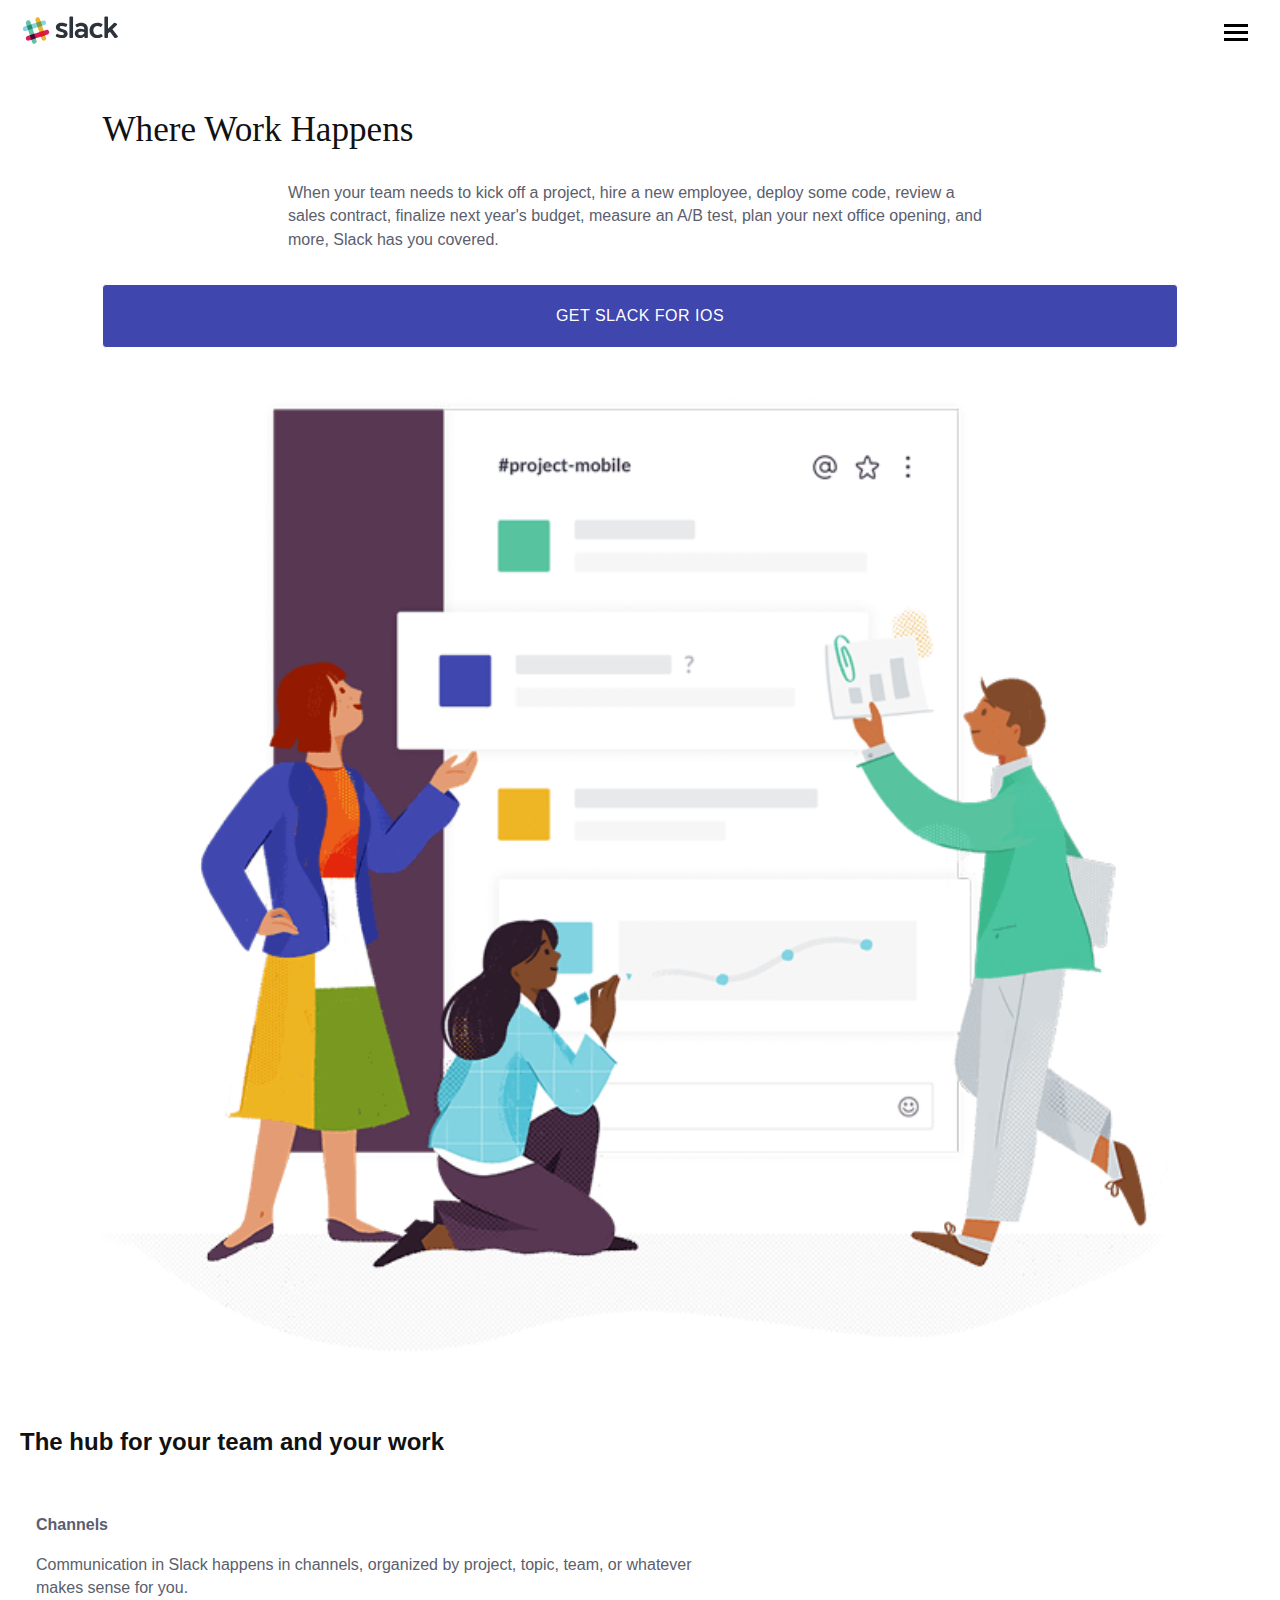
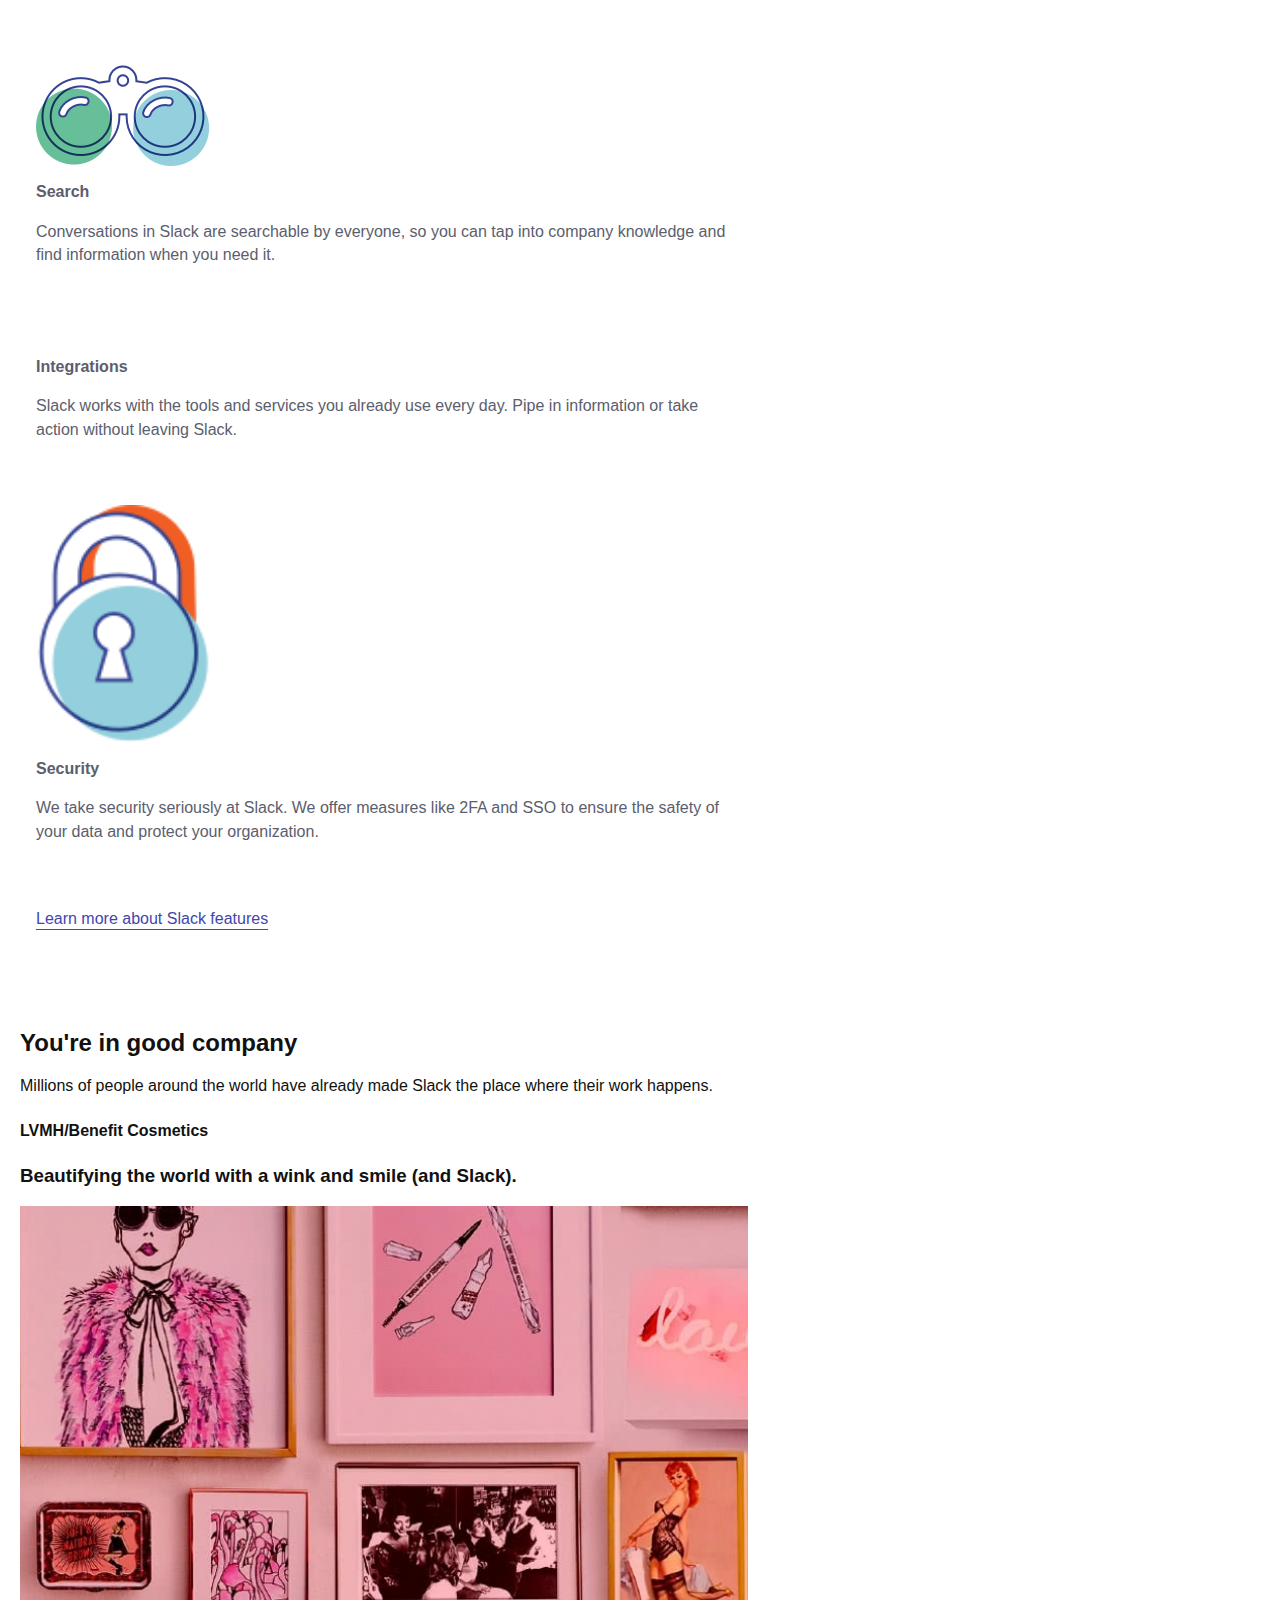
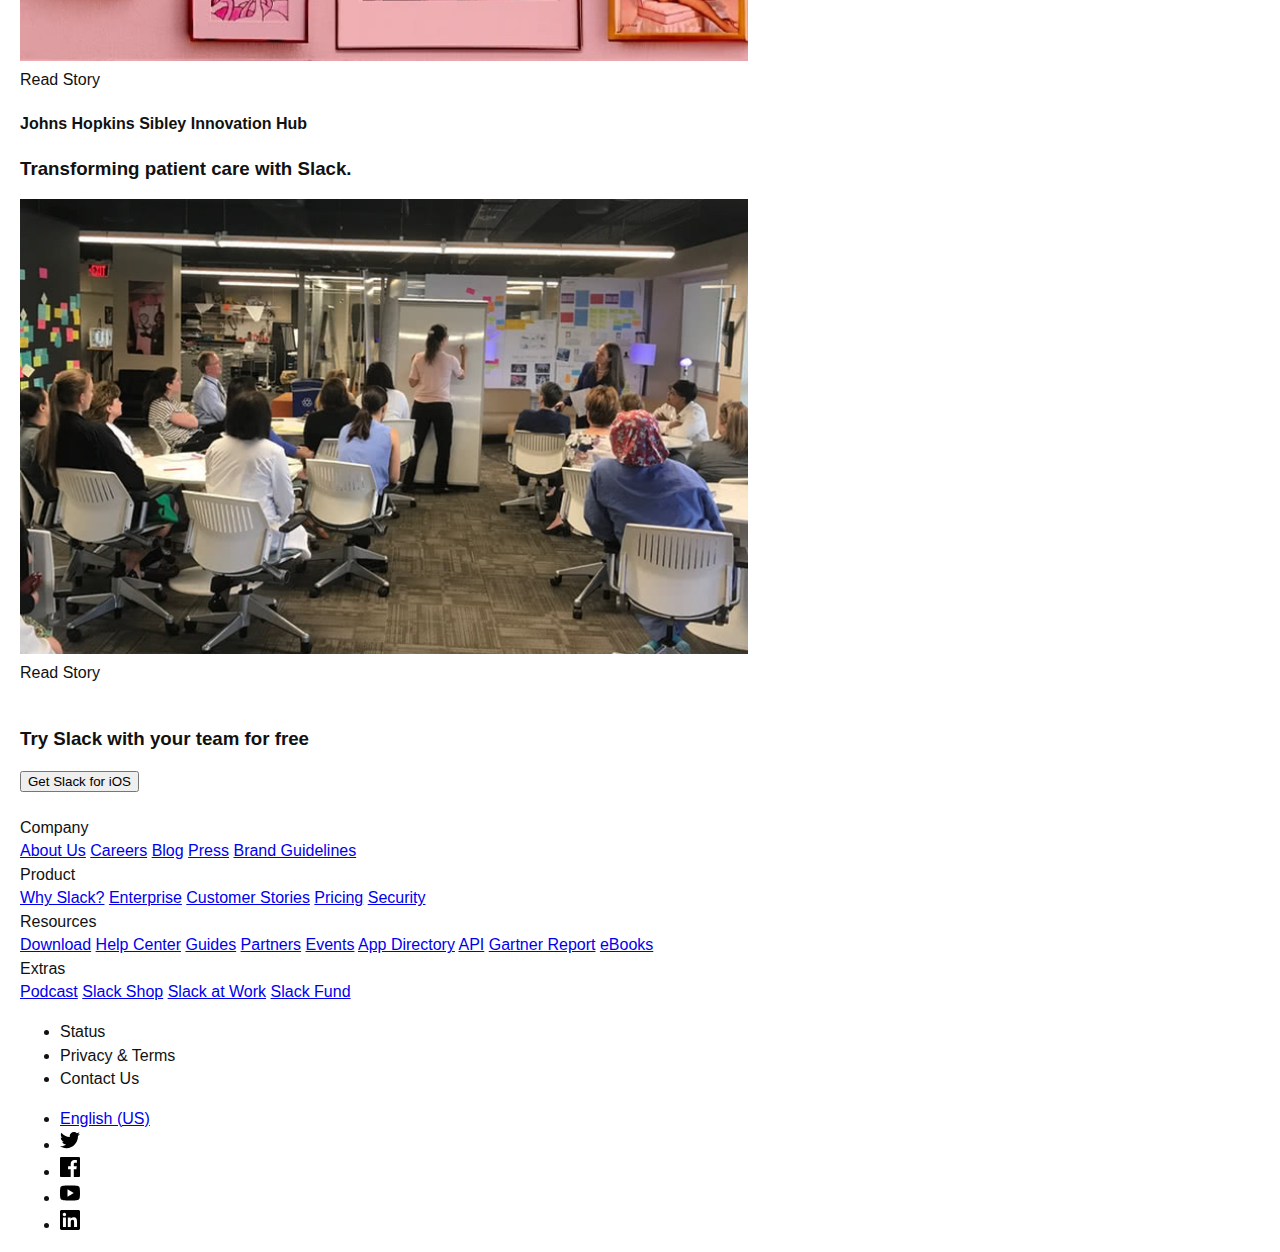
==== index.html @ e7593e9c "html and css refactor: nav and sections description and features" ====
<!doctype html>
<html lang="en">

<head>
  <title>Where work happens | Slack</title>
  <meta charset="utf-8">
  <meta name="viewport" content="width=device-width, initial-scale=1, shrink-to-fit=no">
  <link rel="stylesheet" href="style.css">
</head>

<body>
  <nav class="container">
      <div class="left">
        <a href="#"><svg xmlns="http://www.w3.org/2000/svg" viewbox="50 0 576 270" width="125" aria-label="Slack" class="c-slacklogo--color svg-replaced" shape-rendering="geometricPrecision"><path fill="#ECB32D" d="M141.8 87.1c-1.9-5.7-8-8.8-13.7-7-5.7 1.9-8.8 8-7 13.7l28.1 86.4c1.9 5.3 7.7 8.3 13.2 6.7 5.8-1.7 9.3-7.8 7.4-13.4 0-.2-28-86.4-28-86.4z"></path><path fill="#63C1A0" d="M98.3 101.2c-1.9-5.7-8-8.8-13.7-7-5.7 1.9-8.8 8-7 13.7l28.1 86.4c1.9 5.3 7.7 8.3 13.2 6.7 5.8-1.7 9.3-7.8 7.4-13.4 0-.2-28-86.4-28-86.4z"></path><path fill="#E01A59" d="M177.2 158.6c5.7-1.9 8.8-8 7-13.7-1.9-5.7-8-8.8-13.7-7L84 166.1c-5.3 1.9-8.3 7.7-6.7 13.2 1.7 5.8 7.8 9.3 13.4 7.4.2 0 86.5-28.1 86.5-28.1z"></path><path fill="#331433" d="M102 183.1c5.6-1.8 12.9-4.2 20.7-6.7-1.8-5.6-4.2-12.9-6.7-20.7l-20.7 6.7 6.7 20.7z"></path><path fill="#D62027" d="M145.6 168.9c7.8-2.5 15.1-4.9 20.7-6.7-1.8-5.6-4.2-12.9-6.7-20.7l-20.7 6.7 6.7 20.7z"></path><path fill="#89D3DF" d="M163 115.1c5.7-1.9 8.8-8 7-13.7-1.9-5.7-8-8.8-13.7-7l-86.4 28.1c-5.3 1.9-8.3 7.7-6.7 13.2 1.7 5.8 7.8 9.3 13.4 7.4.2 0 86.4-28 86.4-28z"></path><path fill="#258B74" d="M87.9 139.5c5.6-1.8 12.9-4.2 20.7-6.7-2.5-7.8-4.9-15.1-6.7-20.7l-20.7 6.7 6.7 20.7z"></path><path fill="#819C3C" d="M131.4 125.4c7.8-2.5 15.1-4.9 20.7-6.7-2.5-7.8-4.9-15.1-6.7-20.7l-20.7 6.7 6.7 20.7z"></path><path fill="#2D333A" d="M264.8 109.8c3.8 1.7 4.1 2.9 1.1 8.6-3.1 5.8-3.8 6.2-7.6 4.7-4.7-2-10.8-3.5-14.7-3.5-6.4 0-10.6 2.3-10.6 5.8 0 11.5 36.6 5.3 36.6 29.7 0 12.3-10.6 20.5-26.4 20.5-8.3 0-18.6-2.8-25.7-6.4-3.5-1.8-3.8-2.8-.7-8.7 2.6-5.1 3.5-5.7 7.3-4.1 6 2.6 13.7 4.7 18.8 4.7 5.8 0 9.7-2.4 9.7-5.8 0-11.1-37.3-5.8-37.3-29.5 0-12.6 10.5-21 26.2-21 7.6-.1 16.9 2.1 23.3 5zM294.4 80.8V172c0 1.4-1.5 2.8-3.5 2.8h-9.6c-2.1 0-3.5-1.5-3.5-2.8V80.8c0-4.5 1.3-4.9 8.3-4.9 8-.1 8.3.5 8.3 4.9zM362.6 132v39.3c0 2.1-1.5 3.5-3.5 3.5h-9.5c-2.2 0-3.7-1.6-3.5-3.8l.1-4.2c-5.1 5.7-12.5 8.7-19.9 8.7-14.3 0-23.9-8.3-23.9-20.6 0-13.1 10.8-22 27.1-22 6.2 0 11.8 1.1 16.4 3v-4.5c0-7.2-5.7-11.5-15.4-11.5-4.5 0-10.1 1.8-14.5 4.4-3.4 1.9-4.2 1.8-7.9-3.7-3.6-5.5-3.5-6.5 0-8.8 6.7-4.3 15.7-7.1 24-7.1 18.7 0 30.5 10.1 30.5 27.3zm-44.2 22.8c0 4.7 4 7.8 9.9 7.8 7.2 0 13.8-3.5 17.6-9.4v-6.1c-3.8-1.5-8.5-2.3-12.6-2.3-9 0-14.9 4.2-14.9 10zM427.6 109.9c3.5 2 3.6 3.1-.2 9-3.6 5.6-4.2 5.9-8.1 4-2.9-1.5-7.6-2.8-11.4-2.8-12 0-20 7.9-20 19.9 0 12.4 8 20.8 20 20.8 4.2 0 9.4-1.6 12.8-3.5 3.5-2 4.2-1.9 7.9 3.5 3.3 5 3.3 6.2.3 8.3-5.4 3.7-13.8 6.5-21.3 6.5-22.2 0-37.1-14.2-37.1-35.6 0-21.2 14.9-35.3 37.3-35.3 6.8 0 14.8 2.3 19.8 5.2zM500.2 166.2c2.8 3.5 1.7 4.8-5.3 7.3-7.1 2.6-8.1 2.4-10.6-.8l-19.9-26.5-8.9 8.6V172c0 1.4-1.5 2.8-3.5 2.8h-9.6c-2.1 0-3.5-1.5-3.5-2.8V80.8c0-4.5 1.3-4.9 8.3-4.9 8.1 0 8.3.6 8.3 4.9v51.8l27.2-26.1c3-2.8 4.7-2.6 10 .9 5.9 3.8 6.3 4.9 3.5 7.6L476 134.8l24.2 31.4z"></path></svg></a> 
      </div>
      <div class="menu right">
        <a href="#"><svg xmlns="http://www.w3.org/2000/svg" width="24" height="17" viewbox="0 0 24 17" aria-label="" class="svg-replaced" shape-rendering="geometricPrecision"><path d="M0 0h24v3H0zm0 7h24v3H0zm0 7h24v3H0z" fill-rule="evenodd"></path></svg></a> 
      </div>
  </nav>
  <section class="description">
    <div class="content-container">
      <h1>Where Work Happens</h1>
      <p class="text">When your team needs to kick off a project, hire a new employee, deploy some code, review a sales contract, finalize next year's budget, measure an A/B test, plan your next office opening, and more, Slack has you covered.</p>
      <div class="button">
        <a class="link-btn" href="#">Get Slack for iOS</a>
      </div>
      <div class="img-container">
        <img src="images/home_illo.png" alt="">   
      </div>
    </div>
  </section>

  <section class="features container">
    <h2>The hub for your team and your work</h2>
    <article class="grid-element">
      <img src="images/organized-convos.png" alt="">
      <p><b>Channels</b></p>
      <p>Communication in Slack happens in channels, organized by project, topic, team, or whatever makes sense for you.</p>
    </article>
    <article class="grid-element">
      <img src="images/search-binoculars.png" alt="">
      <p><b>Search</b></p>
      <p>Conversations in Slack are searchable by everyone, so you can tap into company knowledge and find information when you need it.</p>
    </article>
    <article class="grid-element">
      <img src="images/apps-gears.png" alt="">
      <p><b>Integrations</b></p>
      <p>Slack works with the tools and services you already use every day. Pipe in information or take action without leaving Slack.</p>
    </article>
    <article class="grid-element">
      <img src="images/security-lock.png" alt="">
      <p><b>Security</b></p>
      <p>We take security seriously at Slack. We offer measures like 2FA and SSO to ensure the safety of your data and protect your organization.</p>
    </article>
    <p class="grid-element"><a class ="feature-link" href="#">Learn more about Slack features</a></p>
  </section>

  <section class="references container">
    <h2>You're in good company</h2>
    <p>Millions of people around the world have already made Slack the place where their work happens.</p>
    <article>
      <h4>LVMH/Benefit Cosmetics</h4>
      <h3>Beautifying the world with a wink and smile (and Slack).</h3>
      <img src="images/card_benefit.jpg" alt="">
      <footer>Read Story</footer>
    </article>
    <article>
      <h4>Johns Hopkins Sibley Innovation Hub</h4>
      <h3>Transforming patient care with Slack.</h3>
      <img src="images/card_hopkins.jpg" alt="">
      <footer>Read Story</footer>
    </article>
  </section>

  <section class="companies">
    <div>
      <img src="images/ticketmaster.png" alt="">
      <img src="images/airbnb-alt.png" alt="">
      <img src="images/target-alt.png" alt="">
      <img src="images/capital_one.png" alt="">
      <img src="images/oracle.png" alt="">
    </div>
  </section>

  <section class="signup">
    <div class="container">
      <h3>Try Slack with your team for free</h3>
      <button>Get Slack for iOS</button>
    </div>
  </section>

  <div class="links container">
    <img src="images/Slack_Mark_Web.png" alt="">
    <div class="company">
      <p>Company</p>
      <a href="#">About Us</a>
      <a href="#">Careers</a>
      <a href="#">Blog</a>
      <a href="#">Press</a>
      <a href="#">Brand Guidelines</a>
    </div>
    <div class="product">
      <p>Product</p>
      <a href="#">Why Slack?</a>
      <a href="#">Enterprise</a>
      <a href="#">Customer Stories</a>
      <a href="#">Pricing</a>
      <a href="#">Security</a>
    </div>
    <div class="resources">
      <p>Resources</p>
      <a href="#">Download</a>
      <a href="#">Help Center</a>
      <a href="#">Guides</a>
      <a href="#">Partners</a>
      <a href="#">Events</a>
      <a href="#">App Directory</a>
      <a href="#">API</a>
      <a href="#">Gartner Report</a>
      <a href="#">eBooks</a>
    </div>
    <div class="extras">
      <p>Extras</p>
      <a href="#">Podcast</a>
      <a href="#">Slack Shop</a>
      <a href="#">Slack at Work</a>
      <a href="#">Slack Fund</a>
    </div>
  </div>

  <footer class="language-social container">
    <div>
      <ul>
        <li><a href="#"></a>Status</li>
        <li><a href="#"></a>Privacy & Terms</li>
        <li><a href=""></a>Contact Us</li>
      </ul>
    </div>
    <ul>
      <li><a href="#">English (US)</a></li>
      <li><a href="#"><svg xmlns="http://www.w3.org/2000/svg" version="1" viewbox="0 0 32 32" width="20" height="20" aria-label="Twitter" class="c-nav--footer__svgicon svg-replaced" shape-rendering="geometricPrecision"><path d="M31.993 6.077c-1.177.523-2.44.876-3.77 1.033 1.355-.812 2.396-2.098 2.887-3.63-1.27.75-2.673 1.3-4.168 1.592C25.744 3.797 24.038 3 22.15 3c-3.626 0-6.563 2.938-6.563 6.563 0 .514.057 1.016.17 1.496C10.3 10.783 5.464 8.17 2.227 4.2c-.565.97-.89 2.098-.89 3.3 0 2.28 1.16 4.287 2.92 5.465-1.076-.035-2.088-.33-2.973-.82v.08c0 3.182 2.26 5.835 5.264 6.438-.55.15-1.13.23-1.73.23-.423 0-.833-.04-1.233-.117.834 2.606 3.26 4.504 6.13 4.558-2.245 1.76-5.075 2.81-8.15 2.81-.53 0-1.053-.03-1.566-.09C2.905 27.914 6.355 29 10.062 29c12.072 0 18.675-10 18.675-18.675 0-.284-.008-.568-.02-.85 1.283-.925 2.395-2.08 3.276-3.398z"></path></svg></a></li>
      <li><a href="#"><svg xmlns="http://www.w3.org/2000/svg" height="20" viewbox="0 0 16 16" width="20" aria-label="Facebook" class="c-nav--footer__svgicon svg-replaced" shape-rendering="geometricPrecision"><path d="M15.115 0H.885A.883.883 0 0 0 0 .885v14.23c0 .49.395.885.885.885h7.659V9.803h-2.09v-2.4h2.09V5.62c0-2.069 1.27-3.189 3.104-3.189.875 0 1.643.053 1.867.096v2.155h-1.291c-1.003 0-1.184.469-1.184 1.173v1.547h2.379l-.31 2.4H11.04V16h4.075c.49 0 .885-.395.885-.885V.885A.883.883 0 0 0 15.115 0z" fill-rule="evenodd"></path></svg></a></li>
      <li><a href="#"><svg xmlns="http://www.w3.org/2000/svg" version="1" viewbox="0 0 32 32" width="20" height="20" aria-label="YouTube" class="c-nav--footer__svgicon svg-replaced" shape-rendering="geometricPrecision"><path d="M31.67 9.18s-.312-2.354-1.27-3.39c-1.218-1.358-2.58-1.366-3.206-1.443C22.717 4 16.002 4 16.002 4h-.015s-6.715 0-11.19.347c-.626.077-1.988.085-3.206 1.443C.635 6.826.32 9.18.32 9.18S0 11.94 0 14.7v2.59c0 2.762.32 5.522.32 5.522s.312 2.352 1.27 3.386c1.22 1.358 2.816 1.317 3.528 1.46 2.56.26 10.877.342 10.877.342s6.722-.012 11.2-.355c.624-.08 1.987-.088 3.204-1.446.956-1.036 1.27-3.388 1.27-3.388s.32-2.76.32-5.523V14.7c0-2.76-.32-5.522-.32-5.522z"></path><path fill="#FFF" d="M12 10v12l10-6"></path></svg></a></li>
      <li><a href="#"><svg xmlns="http://www.w3.org/2000/svg" height="20" viewbox="0 0 16 16" width="20" aria-label="LinkedIn" class="c-nav--footer__svgicon svg-replaced" shape-rendering="geometricPrecision"><path d="M14.816 0C15.466 0 16 .512 16 1.152v13.696c0 .63-.533 1.152-1.184 1.152H1.184C.534 16 0 15.477 0 14.848V1.152C0 .512.533 0 1.184 0zM3.563 4.96a1.382 1.382 0 0 0 0-2.763c-.768 0-1.376.619-1.376 1.376 0 .768.608 1.387 1.376 1.387zm10.069 4.49c0-2.058-.437-3.637-2.848-3.637-1.152 0-1.92.63-2.24 1.227h-.032V5.995H6.24v7.637h2.368V9.856c0-.992.181-1.963 1.419-1.963 1.216 0 1.237 1.142 1.237 2.027v3.712h2.368zM2.368 13.633h2.379V5.995H2.368z" fill-rule="evenodd"></path></svg></a></li>
    </ul>
  </footer>
</body>
</html>
---- style.css ----
/* ---- reset ---- */

html {
  box-sizing: border-box;
}
*, *:before, *:after {
  box-sizing: inherit;
}

body {
  margin: 0;
  padding: 0;
}

/* ---- typography ---- */

body {
  color: #111;
  font-family: Helvetica, Arial, sans-serif;
  font-size: 16px;
  line-height: 147%;
}

h1 {
  font-family: Slack-Tiempos,"Times New Roman",Georgia,serif;
  font-weight: 500;
  line-height: 1.05;
  letter-spacing: normal;
  font-size: 2.2rem;
  margin-bottom: 2rem;
  margin-top: 0;
  margin-left: 0;
}

h2 {}

h3 {}

p {
  margin: 0;
  font-family: Slack-Averta,appleLogo,sans-serif;
}


/* ---- layout ---- */

#site-header {
  padding: 30px 0;
  color: white;
  background: #111;
}

#site-footer {
  color: white;
  padding: 60px 0;
  background: #111;
}

#site-main {
  margin-bottom: 60px;
}

.container {
  margin: 0 20px;
}

.section {
  margin-bottom: 20px;
  padding-top: 20px;
}

@media (min-width: 768px) {
  .container {
    max-width: 728px;
    margin: 0 auto;
  }
}

/* ---- components ---- */

img {
  border: 0;
  width: 100%;
  height: auto;
}

.button {
  padding: 19px 40px 20px;
  text-align: center;
  background-color: #3f46ad;
  color: #fff;
  fill: #fff;
  border-bottom: 0;
  border-radius: 4px;
  border: 1px solid #fff;
  width: 100%;
  text-transform: uppercase;
}

.container {
  margin: 0 20px;
}

.content-container {
  padding: 0 8vw;
}

.clear {
  clear: both;
}

.description {
  padding-top: 7rem;
  padding-bottom: 0;
}

.features {
  padding: 3rem 0;
}
.features img{
  width: 25%;
  margin-bottom: .5rem;
}

.features b {
  margin-bottom: .5rem;
}

.features p {
  margin: 0;
  margin-bottom: 1rem;
  color: #5b5e6d;
  text-align: left;
}

.feature-link {
  font-family: Slack-Averta,appleLogo,sans-serif;
  font-weight: 500;
  line-height: 1.2;
  letter-spacing: normal;
  font-size: 1rem;
  display: inline-block;
  margin-bottom: 0;
  border-bottom: 1px solid #3f46ad;
  color: #3f46ad;
  text-decoration: none;
}

.fixed {
  position: fixed;
}

.grid-element {
  padding: 1rem;
  margin-bottom: 1rem;
}

.hidden {
  overflow: hidden;
}

.img-container {
  margin-top: 3rem;
}

.left {
  float: left;
}

.link-btn {
  background: #3f46ad;
  color:white;
  letter-spacing: 0.5px;
  text-align: center;
  text-decoration: none;
}

.right {
  float: right;
}

.text {
  color: #5b5e6d;
  max-width: 44rem;
  margin-left: auto;
  margin-right: auto;
  margin-bottom: 2rem;
}

.menu {
  position: absolute;
  right: 2rem;
  top: 1.5rem;
}

/* ---- section ---- */

section.testimonials {
}

section.testimonials .button {
  margin-bottom: 10px;
}
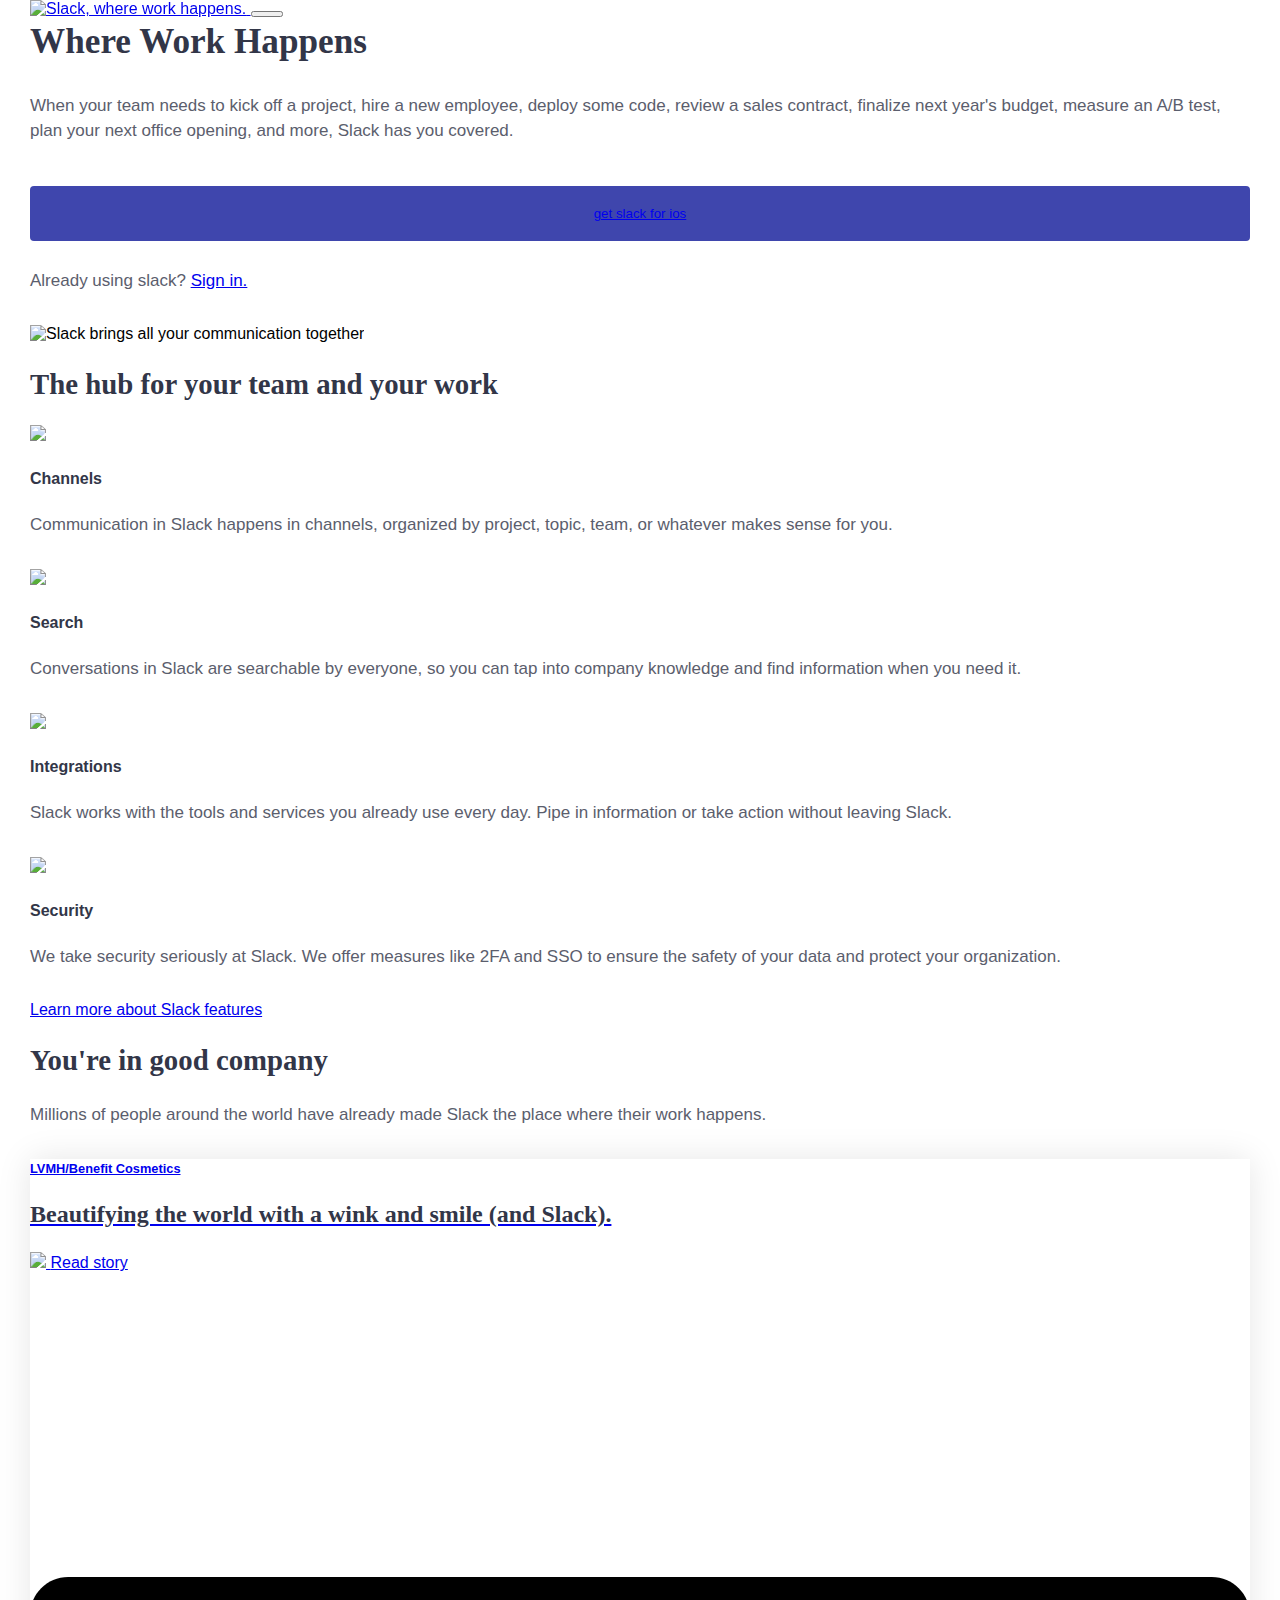
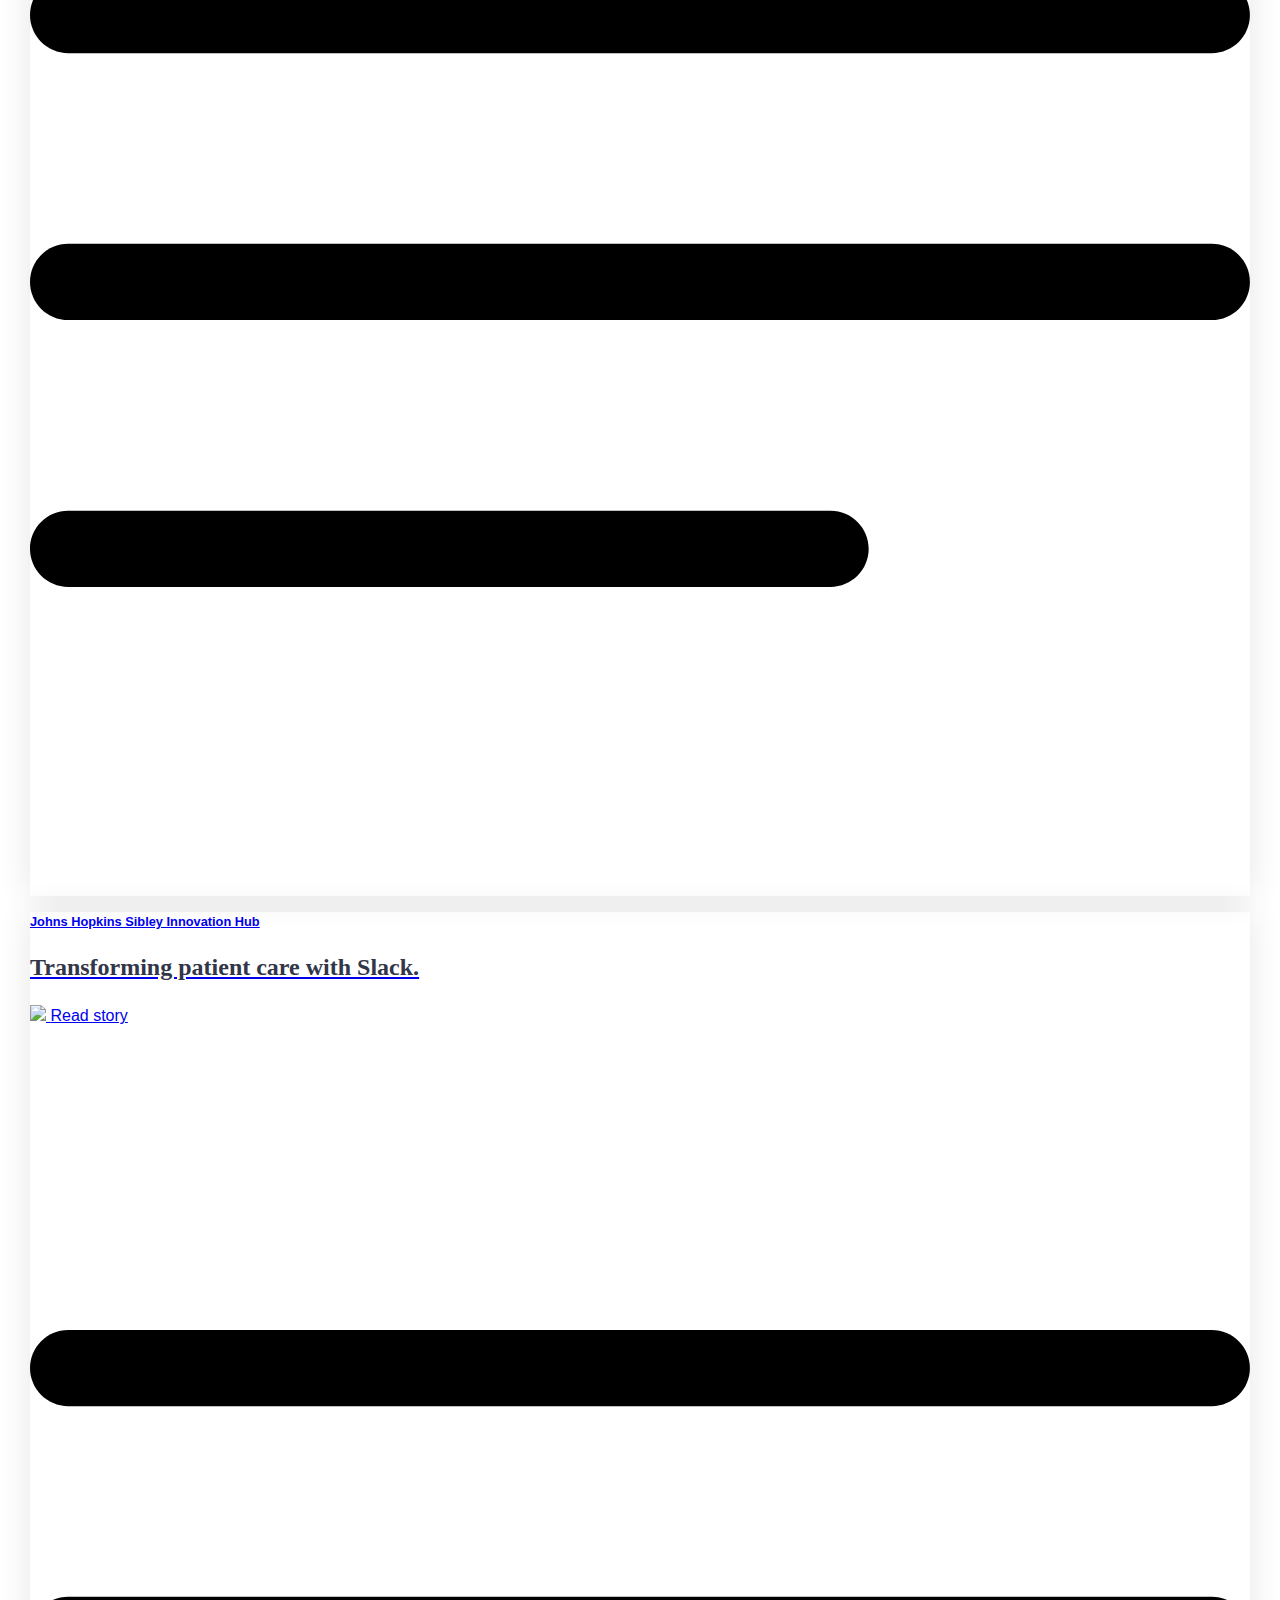
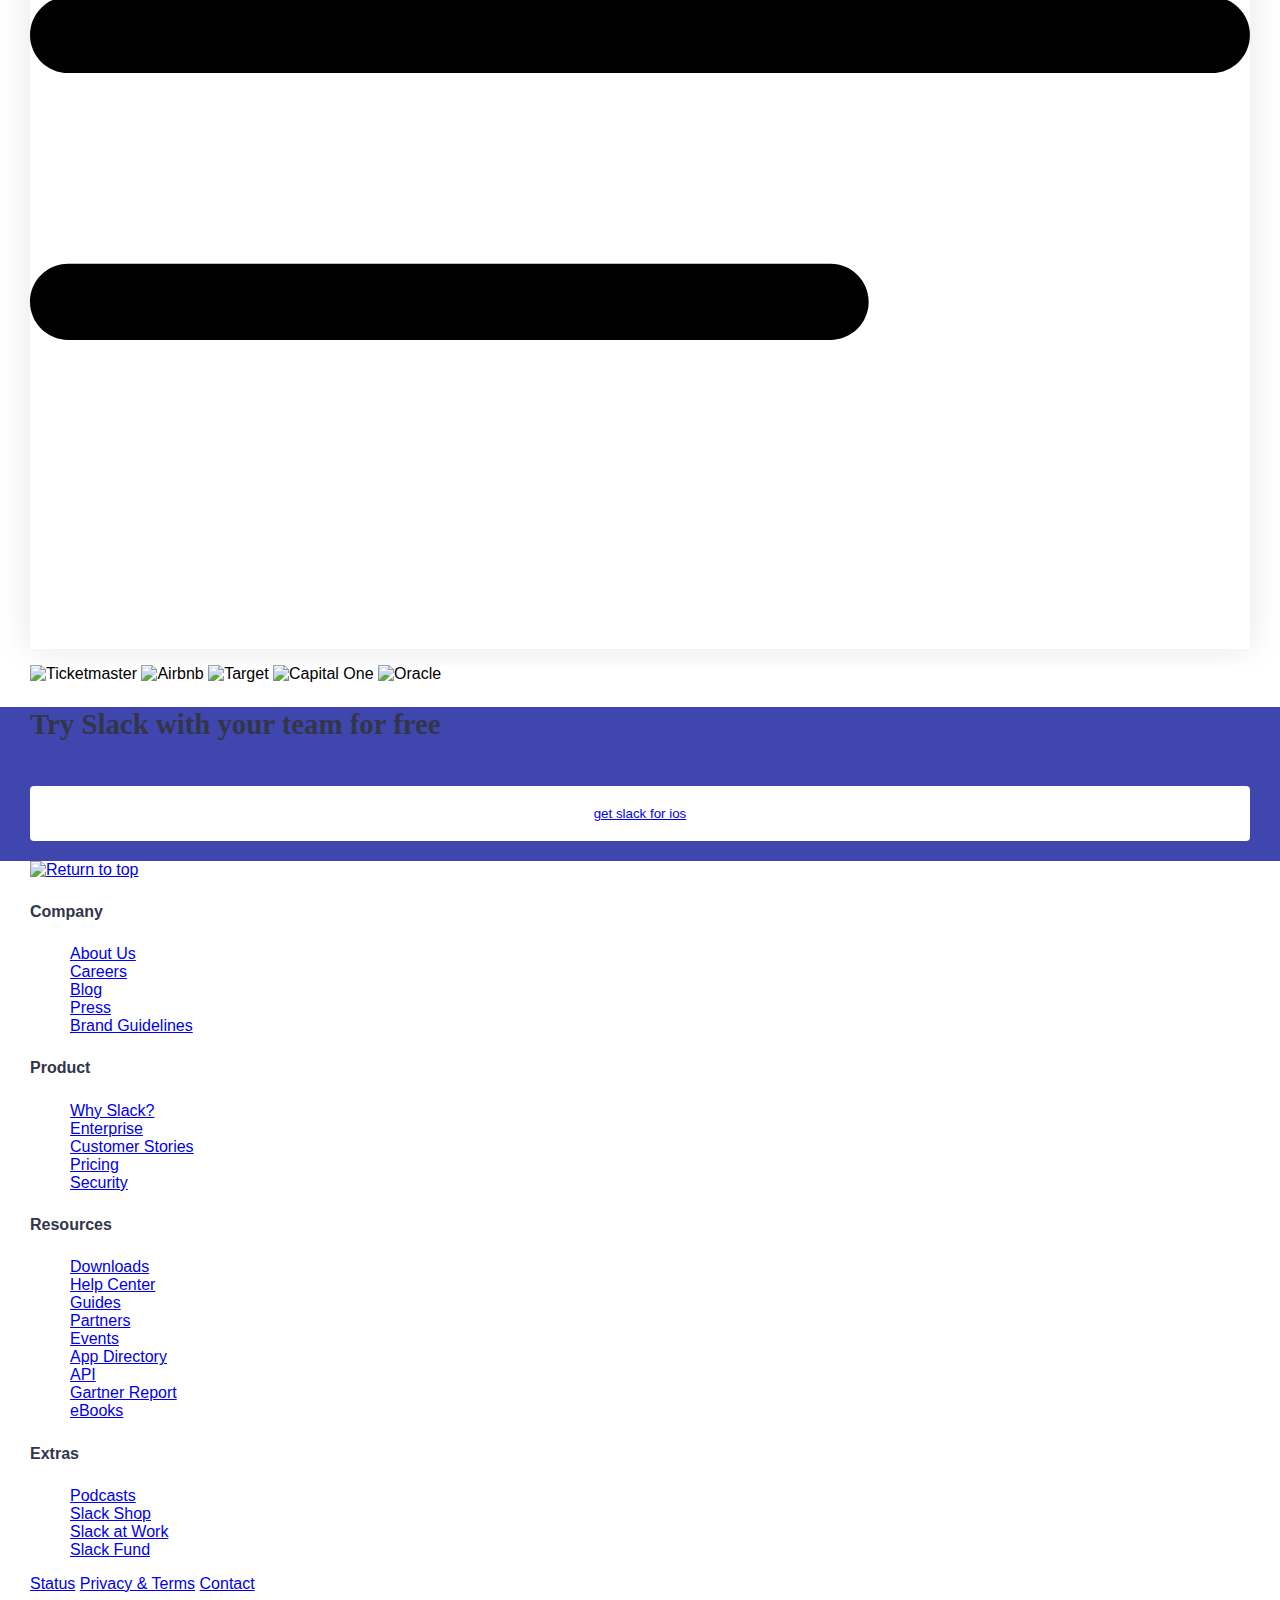
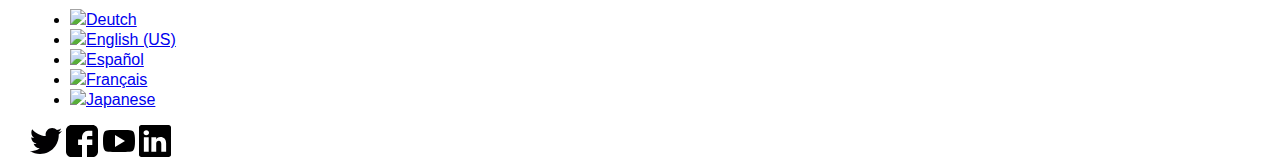
==== commit a7cd2832: "added some stuff" ====
--- a/index.html
+++ b/index.html
@@ -1,148 +1,162 @@
 <!doctype html>
-<html lang="en">
+<html lang="en-US">
 
 <head>
   <title>Where work happens | Slack</title>
   <meta charset="utf-8">
   <meta name="viewport" content="width=device-width, initial-scale=1, shrink-to-fit=no">
-  <link rel="stylesheet" href="style.css">
+  <link rel="stylesheet" href="https://use.fontawesome.com/releases/v5.4.1/css/all.css" integrity="sha384-5sAR7xN1Nv6T6+dT2mhtzEpVJvfS3NScPQTrOxhwjIuvcA67KV2R5Jz6kr4abQsz" crossorigin="anonymous">
+  <link rel="stylesheet" href="styles.css">
 </head>
 
 <body>
-  <nav class="container">
-      <div class="left">
-        <a href="#"><svg xmlns="http://www.w3.org/2000/svg" viewbox="50 0 576 270" width="125" aria-label="Slack" class="c-slacklogo--color svg-replaced" shape-rendering="geometricPrecision"><path fill="#ECB32D" d="M141.8 87.1c-1.9-5.7-8-8.8-13.7-7-5.7 1.9-8.8 8-7 13.7l28.1 86.4c1.9 5.3 7.7 8.3 13.2 6.7 5.8-1.7 9.3-7.8 7.4-13.4 0-.2-28-86.4-28-86.4z"></path><path fill="#63C1A0" d="M98.3 101.2c-1.9-5.7-8-8.8-13.7-7-5.7 1.9-8.8 8-7 13.7l28.1 86.4c1.9 5.3 7.7 8.3 13.2 6.7 5.8-1.7 9.3-7.8 7.4-13.4 0-.2-28-86.4-28-86.4z"></path><path fill="#E01A59" d="M177.2 158.6c5.7-1.9 8.8-8 7-13.7-1.9-5.7-8-8.8-13.7-7L84 166.1c-5.3 1.9-8.3 7.7-6.7 13.2 1.7 5.8 7.8 9.3 13.4 7.4.2 0 86.5-28.1 86.5-28.1z"></path><path fill="#331433" d="M102 183.1c5.6-1.8 12.9-4.2 20.7-6.7-1.8-5.6-4.2-12.9-6.7-20.7l-20.7 6.7 6.7 20.7z"></path><path fill="#D62027" d="M145.6 168.9c7.8-2.5 15.1-4.9 20.7-6.7-1.8-5.6-4.2-12.9-6.7-20.7l-20.7 6.7 6.7 20.7z"></path><path fill="#89D3DF" d="M163 115.1c5.7-1.9 8.8-8 7-13.7-1.9-5.7-8-8.8-13.7-7l-86.4 28.1c-5.3 1.9-8.3 7.7-6.7 13.2 1.7 5.8 7.8 9.3 13.4 7.4.2 0 86.4-28 86.4-28z"></path><path fill="#258B74" d="M87.9 139.5c5.6-1.8 12.9-4.2 20.7-6.7-2.5-7.8-4.9-15.1-6.7-20.7l-20.7 6.7 6.7 20.7z"></path><path fill="#819C3C" d="M131.4 125.4c7.8-2.5 15.1-4.9 20.7-6.7-2.5-7.8-4.9-15.1-6.7-20.7l-20.7 6.7 6.7 20.7z"></path><path fill="#2D333A" d="M264.8 109.8c3.8 1.7 4.1 2.9 1.1 8.6-3.1 5.8-3.8 6.2-7.6 4.7-4.7-2-10.8-3.5-14.7-3.5-6.4 0-10.6 2.3-10.6 5.8 0 11.5 36.6 5.3 36.6 29.7 0 12.3-10.6 20.5-26.4 20.5-8.3 0-18.6-2.8-25.7-6.4-3.5-1.8-3.8-2.8-.7-8.7 2.6-5.1 3.5-5.7 7.3-4.1 6 2.6 13.7 4.7 18.8 4.7 5.8 0 9.7-2.4 9.7-5.8 0-11.1-37.3-5.8-37.3-29.5 0-12.6 10.5-21 26.2-21 7.6-.1 16.9 2.1 23.3 5zM294.4 80.8V172c0 1.4-1.5 2.8-3.5 2.8h-9.6c-2.1 0-3.5-1.5-3.5-2.8V80.8c0-4.5 1.3-4.9 8.3-4.9 8-.1 8.3.5 8.3 4.9zM362.6 132v39.3c0 2.1-1.5 3.5-3.5 3.5h-9.5c-2.2 0-3.7-1.6-3.5-3.8l.1-4.2c-5.1 5.7-12.5 8.7-19.9 8.7-14.3 0-23.9-8.3-23.9-20.6 0-13.1 10.8-22 27.1-22 6.2 0 11.8 1.1 16.4 3v-4.5c0-7.2-5.7-11.5-15.4-11.5-4.5 0-10.1 1.8-14.5 4.4-3.4 1.9-4.2 1.8-7.9-3.7-3.6-5.5-3.5-6.5 0-8.8 6.7-4.3 15.7-7.1 24-7.1 18.7 0 30.5 10.1 30.5 27.3zm-44.2 22.8c0 4.7 4 7.8 9.9 7.8 7.2 0 13.8-3.5 17.6-9.4v-6.1c-3.8-1.5-8.5-2.3-12.6-2.3-9 0-14.9 4.2-14.9 10zM427.6 109.9c3.5 2 3.6 3.1-.2 9-3.6 5.6-4.2 5.9-8.1 4-2.9-1.5-7.6-2.8-11.4-2.8-12 0-20 7.9-20 19.9 0 12.4 8 20.8 20 20.8 4.2 0 9.4-1.6 12.8-3.5 3.5-2 4.2-1.9 7.9 3.5 3.3 5 3.3 6.2.3 8.3-5.4 3.7-13.8 6.5-21.3 6.5-22.2 0-37.1-14.2-37.1-35.6 0-21.2 14.9-35.3 37.3-35.3 6.8 0 14.8 2.3 19.8 5.2zM500.2 166.2c2.8 3.5 1.7 4.8-5.3 7.3-7.1 2.6-8.1 2.4-10.6-.8l-19.9-26.5-8.9 8.6V172c0 1.4-1.5 2.8-3.5 2.8h-9.6c-2.1 0-3.5-1.5-3.5-2.8V80.8c0-4.5 1.3-4.9 8.3-4.9 8.1 0 8.3.6 8.3 4.9v51.8l27.2-26.1c3-2.8 4.7-2.6 10 .9 5.9 3.8 6.3 4.9 3.5 7.6L476 134.8l24.2 31.4z"></path></svg></a> 
-      </div>
-      <div class="menu right">
-        <a href="#"><svg xmlns="http://www.w3.org/2000/svg" width="24" height="17" viewbox="0 0 24 17" aria-label="" class="svg-replaced" shape-rendering="geometricPrecision"><path d="M0 0h24v3H0zm0 7h24v3H0zm0 7h24v3H0z" fill-rule="evenodd"></path></svg></a> 
-      </div>
+  <nav role="navigation" class="sticky container">
+    <a href="#" class="main-logo">
+        <img src="https://seeklogo.net/wp-content/uploads/2015/09/slack-logo-vector-download.jpg" alt="Slack, where work happens." />
+    </a>
+    <!--This button should toggle something like a div containing the menu options,
+    but I'm frankly not sure how to do it correctly yet-->
+    <button class="nav-menu-icon">
+        <i class="fas fa-bars"></i>
+    </button>
   </nav>
-  <section class="description">
-    <div class="content-container">
+
+  <header role="banner" class="container">
       <h1>Where Work Happens</h1>
-      <p class="text">When your team needs to kick off a project, hire a new employee, deploy some code, review a sales contract, finalize next year's budget, measure an A/B test, plan your next office opening, and more, Slack has you covered.</p>
-      <div class="button">
-        <a class="link-btn" href="#">Get Slack for iOS</a>
-      </div>
-      <div class="img-container">
-        <img src="images/home_illo.png" alt="">   
-      </div>
-    </div>
+      <p>When your team needs to kick off a project, hire a new employee, deploy some code, review a sales contract, finalize next year's budget, measure an A/B test, plan your next office opening, and more, Slack has you covered.</p>
+      <button class="button">
+          <a href="#">get slack for ios</a>
+      </button>
+      <p>Already using slack? <a href="#">Sign in.</a></p>
+  </header>
+
+  <div class="main" role="main">
+    <section class="team-work container">
+        <img class="wholesome" src="https://a.slack-edge.com/43f70/marketing/img/home/home_illo@2x.png" alt="Slack brings all your communication together" />
+        <h2>The hub for your team and your work</h2>
+        <article class="features">
+            <img src="https://a.slack-edge.com/ce89a/marketing/img/features/icons/organized-convos@2x.png" />
+            <h4>Channels</h4>
+            <p>Communication in Slack happens in channels, organized by project, topic, team, or whatever makes sense for you.</p>
+        </article>
+        <article class="features">
+            <img src="https://a.slack-edge.com/ce89a/marketing/img/features/icons/search-binoculars@2x.png" />
+            <h4>Search</h4>
+            <p>Conversations in Slack are searchable by everyone, so you can tap into company knowledge and find information when you need it.</p>
+        </article>
+        <article class="features">
+            <img src="https://a.slack-edge.com/ce89a/marketing/img/features/icons/apps-gears@2x.png" />
+            <h4>Integrations</h4>
+            <p>Slack works with the tools and services you already use every day. Pipe in information or take action without leaving Slack.</p>
+        </article>
+        <article class="features">
+            <img src="https://a.slack-edge.com/ce89a/marketing/img/features/icons/security-lock@2x.png" />
+            <h4>Security</h4>
+            <p>We take security seriously at Slack. We offer measures like 2FA and SSO to ensure the safety of your data and protect your organization.</p>
+        </article>
+        <a href="#">Learn more about Slack features</a>
+    </section>
+    <section class="good-company container">
+        <h2>You're in good company</h2>
+        <p>Millions of people around the world have already made Slack the place where their work happens.</p>
+        <div class="story">
+            <a href="#" class="story-read">
+                <span class="story-topic">LVMH/Benefit Cosmetics</span>
+                <h3 class="story-title">Beautifying the world with a wink and smile (and Slack).</h3>
+                <img src="https://a.slack-edge.com/d5ae6e/marketing/img/customers/benefit/card_benefit.jpg" />
+                <span class="read-it-damnit">Read story</span>
+                <img src="/images/story-menu-button.svg" class="story-menu-img" />
+            </a>
+        </div>
+        <div class="story">
+            <a href="#" class="story-read">
+                <span class="story-topic">Johns Hopkins Sibley Innovation Hub</span>
+                <h3 class="story-title">Transforming patient care with Slack.</h3>
+                <img src="https://a.slack-edge.com/d5ae6e/marketing/img/customers/hopkins/card_hopkins.jpg" />
+                <span class="read-it-damnit">Read story</span>
+                <img src="/images/story-menu-button.svg" class="story-menu-img" />
+            </a>
+        </div>
+    </section>
+    <section class="partners container">
+        <img src="https://a.slack-edge.com/c04e5/marketing/img/logos/company/ticketmaster@2x.png" alt="Ticketmaster" class="partner-logo" />
+        <img src="https://a.slack-edge.com/f3b02/marketing/img/logos/company/airbnb-alt@2x.png" alt="Airbnb" class="partner-logo" />
+        <img src="https://a.slack-edge.com/adeaf1/marketing/img/logos/company/target-alt@2x.png" alt="Target" class="partner-logo" />
+        <img src="https://a.slack-edge.com/c04e5/marketing/img/logos/company/capital_one@2x.png" alt="Capital One" class="partner-logo" />
+        <img src="https://a.slack-edge.com/c04e5/marketing/img/logos/company/oracle@2x.png" alt="Oracle" class="partner-logo" />
+    </section>
+    <section class="try-slack">
+        <!--the try-slack class will then have a background-image CSS property
+        or a background color-->
+        <div class="container">
+            <h2>Try Slack with your team for free</h2>
+            <button class="button-alt">
+                <a href="#">get slack for ios</a>
+            </button>
+        </div>
+    </section>
+  </div>
+
+  <section class="pseudo-footer container">
+    <a href="#top" class="footer-logo">
+        <img src="https://ubisafe.org/images1280_/svg-logo-slack.png" alt="Return to top" />
+    </a>
+    <h4>Company</h4>
+    <ul class="content-info">
+        <li><a href="#">About Us</a></li>
+        <li><a href="#">Careers</a></li>
+        <li><a href="#">Blog</a></li>
+        <li><a href="#">Press</a></li>
+        <li><a href="#">Brand Guidelines</a></li>
+    </ul>
+    <h4>Product</h4>
+    <ul class="content-info">
+        <li><a href="#">Why Slack?</a></li>
+        <li><a href="#">Enterprise</a></li>
+        <li><a href="#">Customer Stories</a></li>
+        <li><a href="#">Pricing</a></li>
+        <li><a href="#">Security</a></li>
+    </ul>
+    <h4>Resources</h4>
+    <ul class="content-info">
+        <li><a href="#">Downloads</a></li>
+        <li><a href="#">Help Center</a></li>
+        <li><a href="#">Guides</a></li>
+        <li><a href="#">Partners</a></li>
+        <li><a href="#">Events</a></li>
+        <li><a href="#">App Directory</a></li>
+        <li><a href="#">API</a></li>
+        <li><a href="#">Gartner Report</a></li>
+        <li><a href="#">eBooks</a></li>
+    </ul>
+    <h4>Extras</h4>
+    <ul class="content-info">
+        <li><a href="#">Podcasts</a></li>
+        <li><a href="#">Slack Shop</a></li>
+        <li><a href="#">Slack at Work</a></li>
+        <li><a href="#">Slack Fund</a></li>
+    </ul>
   </section>
 
-  <section class="features container">
-    <h2>The hub for your team and your work</h2>
-    <article class="grid-element">
-      <img src="images/organized-convos.png" alt="">
-      <p><b>Channels</b></p>
-      <p>Communication in Slack happens in channels, organized by project, topic, team, or whatever makes sense for you.</p>
-    </article>
-    <article class="grid-element">
-      <img src="images/search-binoculars.png" alt="">
-      <p><b>Search</b></p>
-      <p>Conversations in Slack are searchable by everyone, so you can tap into company knowledge and find information when you need it.</p>
-    </article>
-    <article class="grid-element">
-      <img src="images/apps-gears.png" alt="">
-      <p><b>Integrations</b></p>
-      <p>Slack works with the tools and services you already use every day. Pipe in information or take action without leaving Slack.</p>
-    </article>
-    <article class="grid-element">
-      <img src="images/security-lock.png" alt="">
-      <p><b>Security</b></p>
-      <p>We take security seriously at Slack. We offer measures like 2FA and SSO to ensure the safety of your data and protect your organization.</p>
-    </article>
-    <p class="grid-element"><a class ="feature-link" href="#">Learn more about Slack features</a></p>
-  </section>
-
-  <section class="references container">
-    <h2>You're in good company</h2>
-    <p>Millions of people around the world have already made Slack the place where their work happens.</p>
-    <article>
-      <h4>LVMH/Benefit Cosmetics</h4>
-      <h3>Beautifying the world with a wink and smile (and Slack).</h3>
-      <img src="images/card_benefit.jpg" alt="">
-      <footer>Read Story</footer>
-    </article>
-    <article>
-      <h4>Johns Hopkins Sibley Innovation Hub</h4>
-      <h3>Transforming patient care with Slack.</h3>
-      <img src="images/card_hopkins.jpg" alt="">
-      <footer>Read Story</footer>
-    </article>
-  </section>
-
-  <section class="companies">
-    <div>
-      <img src="images/ticketmaster.png" alt="">
-      <img src="images/airbnb-alt.png" alt="">
-      <img src="images/target-alt.png" alt="">
-      <img src="images/capital_one.png" alt="">
-      <img src="images/oracle.png" alt="">
-    </div>
-  </section>
-
-  <section class="signup">
-    <div class="container">
-      <h3>Try Slack with your team for free</h3>
-      <button>Get Slack for iOS</button>
-    </div>
-  </section>
-
-  <div class="links container">
-    <img src="images/Slack_Mark_Web.png" alt="">
-    <div class="company">
-      <p>Company</p>
-      <a href="#">About Us</a>
-      <a href="#">Careers</a>
-      <a href="#">Blog</a>
-      <a href="#">Press</a>
-      <a href="#">Brand Guidelines</a>
-    </div>
-    <div class="product">
-      <p>Product</p>
-      <a href="#">Why Slack?</a>
-      <a href="#">Enterprise</a>
-      <a href="#">Customer Stories</a>
-      <a href="#">Pricing</a>
-      <a href="#">Security</a>
-    </div>
-    <div class="resources">
-      <p>Resources</p>
-      <a href="#">Download</a>
-      <a href="#">Help Center</a>
-      <a href="#">Guides</a>
-      <a href="#">Partners</a>
-      <a href="#">Events</a>
-      <a href="#">App Directory</a>
-      <a href="#">API</a>
-      <a href="#">Gartner Report</a>
-      <a href="#">eBooks</a>
-    </div>
-    <div class="extras">
-      <p>Extras</p>
-      <a href="#">Podcast</a>
-      <a href="#">Slack Shop</a>
-      <a href="#">Slack at Work</a>
-      <a href="#">Slack Fund</a>
-    </div>
-  </div>
-
-  <footer class="language-social container">
-    <div>
-      <ul>
-        <li><a href="#"></a>Status</li>
-        <li><a href="#"></a>Privacy & Terms</li>
-        <li><a href=""></a>Contact Us</li>
-      </ul>
-    </div>
-    <ul>
-      <li><a href="#">English (US)</a></li>
-      <li><a href="#"><svg xmlns="http://www.w3.org/2000/svg" version="1" viewbox="0 0 32 32" width="20" height="20" aria-label="Twitter" class="c-nav--footer__svgicon svg-replaced" shape-rendering="geometricPrecision"><path d="M31.993 6.077c-1.177.523-2.44.876-3.77 1.033 1.355-.812 2.396-2.098 2.887-3.63-1.27.75-2.673 1.3-4.168 1.592C25.744 3.797 24.038 3 22.15 3c-3.626 0-6.563 2.938-6.563 6.563 0 .514.057 1.016.17 1.496C10.3 10.783 5.464 8.17 2.227 4.2c-.565.97-.89 2.098-.89 3.3 0 2.28 1.16 4.287 2.92 5.465-1.076-.035-2.088-.33-2.973-.82v.08c0 3.182 2.26 5.835 5.264 6.438-.55.15-1.13.23-1.73.23-.423 0-.833-.04-1.233-.117.834 2.606 3.26 4.504 6.13 4.558-2.245 1.76-5.075 2.81-8.15 2.81-.53 0-1.053-.03-1.566-.09C2.905 27.914 6.355 29 10.062 29c12.072 0 18.675-10 18.675-18.675 0-.284-.008-.568-.02-.85 1.283-.925 2.395-2.08 3.276-3.398z"></path></svg></a></li>
-      <li><a href="#"><svg xmlns="http://www.w3.org/2000/svg" height="20" viewbox="0 0 16 16" width="20" aria-label="Facebook" class="c-nav--footer__svgicon svg-replaced" shape-rendering="geometricPrecision"><path d="M15.115 0H.885A.883.883 0 0 0 0 .885v14.23c0 .49.395.885.885.885h7.659V9.803h-2.09v-2.4h2.09V5.62c0-2.069 1.27-3.189 3.104-3.189.875 0 1.643.053 1.867.096v2.155h-1.291c-1.003 0-1.184.469-1.184 1.173v1.547h2.379l-.31 2.4H11.04V16h4.075c.49 0 .885-.395.885-.885V.885A.883.883 0 0 0 15.115 0z" fill-rule="evenodd"></path></svg></a></li>
-      <li><a href="#"><svg xmlns="http://www.w3.org/2000/svg" version="1" viewbox="0 0 32 32" width="20" height="20" aria-label="YouTube" class="c-nav--footer__svgicon svg-replaced" shape-rendering="geometricPrecision"><path d="M31.67 9.18s-.312-2.354-1.27-3.39c-1.218-1.358-2.58-1.366-3.206-1.443C22.717 4 16.002 4 16.002 4h-.015s-6.715 0-11.19.347c-.626.077-1.988.085-3.206 1.443C.635 6.826.32 9.18.32 9.18S0 11.94 0 14.7v2.59c0 2.762.32 5.522.32 5.522s.312 2.352 1.27 3.386c1.22 1.358 2.816 1.317 3.528 1.46 2.56.26 10.877.342 10.877.342s6.722-.012 11.2-.355c.624-.08 1.987-.088 3.204-1.446.956-1.036 1.27-3.388 1.27-3.388s.32-2.76.32-5.523V14.7c0-2.76-.32-5.522-.32-5.522z"></path><path fill="#FFF" d="M12 10v12l10-6"></path></svg></a></li>
-      <li><a href="#"><svg xmlns="http://www.w3.org/2000/svg" height="20" viewbox="0 0 16 16" width="20" aria-label="LinkedIn" class="c-nav--footer__svgicon svg-replaced" shape-rendering="geometricPrecision"><path d="M14.816 0C15.466 0 16 .512 16 1.152v13.696c0 .63-.533 1.152-1.184 1.152H1.184C.534 16 0 15.477 0 14.848V1.152C0 .512.533 0 1.184 0zM3.563 4.96a1.382 1.382 0 0 0 0-2.763c-.768 0-1.376.619-1.376 1.376 0 .768.608 1.387 1.376 1.387zm10.069 4.49c0-2.058-.437-3.637-2.848-3.637-1.152 0-1.92.63-2.24 1.227h-.032V5.995H6.24v7.637h2.368V9.856c0-.992.181-1.963 1.419-1.963 1.216 0 1.237 1.142 1.237 2.027v3.712h2.368zM2.368 13.633h2.379V5.995H2.368z" fill-rule="evenodd"></path></svg></a></li>
-    </ul>
+  <footer role="contentinfo" class="container">
+      <div class="no-one-ever-reads-this">
+          <a href="#">Status</a>
+          <a href="#">Privacy &amp; Terms</a>
+          <a href="#">Contact</a>
+      </div>
+      <div class="final-options">
+          <ul>
+              <li><a href="#"><img src="flaghere" class="country-flag"/>Deutch</a></li>
+              <li><a href="#"><img src="flaghere" class="country-flag"/>English (US)</a></li>
+              <li><a href="#"><img src="flaghere" class="country-flag"/>Español</a></li>
+              <li><a href="#"><img src="flaghere" class="country-flag"/>Fran&ccedil;ais</a></li>
+              <li><a href="#"><img src="flaghere" class="country-flag"/>Japanese</a></li>
+          </ul>
+          <a href="https://twitter.com/slackhq" target="_blank"><img src="images/twitter-logo-silhouette.svg" alt="Slack on twitter" /></a>
+          <a href="https://www.facebook.com/slackhq" target="_blank"><img src="images/facebook-logo.svg" alt="Slack on Facebook" /></a>
+          <a href="https://www.youtube.com/channel/UCY3YECgeBcLCzIrFLP4gblw" target="_blank"><img src="images/youtube.svg" alt="Slack on Youtube" /></a>
+          <a href="https://www.linkedin.com/company/tiny-speck-inc/" target="_blank"><img src="images/linkedin-logo.svg" alt="Slack on LinkedIn" /></a>
+      </div>
   </footer>
 </body>
-</html>
+</html>--- a/styles.css
+++ b/styles.css
@@ -0,0 +1,144 @@
+/* ---- reset ---- */
+
+html {
+    box-sizing: border-box;
+  }
+  *, *:before, *:after {
+    box-sizing: inherit;
+  }
+  
+body {
+    margin: 0;
+    padding: 0;
+  }
+  
+/* ---- typography ---- */
+
+body {
+    font-family: sans-serif;
+  }
+
+h1, h2, h3, h4 {
+    color: #323648;
+  }
+
+h1 {
+    font-family: "Times New Roman",Georgia, serif;
+    font-size: 2.2rem;
+    font-weight: bold;
+    line-height: 1.05;
+    margin-bottom: 2rem;
+  } 
+
+h2 {
+    font-family: "Times New Roman",Georgia, serif;
+    line-height: 1.2;
+    font-size: 1.8em;
+    font-weight: bold;
+  }
+h3 {
+    font-family: "Times New Roman",Georgia, serif;
+    font-size: 1.5em;
+  }
+
+h4 {
+    font-family: sans-serif;
+    line-height: 1.5;
+  }
+
+span.story-topic {
+    font-family: sans-serif;
+    font-size: 0.8em;
+    font-weight: bold;
+  }
+
+p {
+    font-size: 1.0625rem;
+    line-height: 1.5;
+    margin-bottom: 2rem;
+    color: #5b5e6d;
+  }
+  
+/* ---- layout ---- */
+
+nav.sticky {
+  position: fixed;
+  top: 0;
+  width: 100%;
+}
+  
+.container {
+    margin: 0 30px;
+  }
+  
+img {
+    width: 100px;
+  }
+
+section.team-work img {
+    width: 5rem;
+  }
+
+section.team-work img.wholesome {
+    width: 100%;
+  }
+
+section.good-company img {
+    width: 100%;
+  }
+
+footer img {
+    width: 2rem;
+  }
+
+div.story {
+    box-shadow: 0 0 2rem rgba(0,0,0,.1);
+    margin-bottom: 1rem;
+  }
+
+ul.content-info>li {
+    list-style: none;
+}
+
+
+
+  
+/* ---- components ---- */
+  
+.button {
+    width: 100%;
+    background-color: #3f46ad;
+    color: #fff;
+    border: none;
+    border-radius: 4px;
+    margin: 10px 0;
+    padding: 20px 40px;
+  }
+  
+.button-alt {
+    width: 100%;
+    background-color: #fff;
+    color: #3f46ad;
+    border: none;
+    border-radius: 4px;
+    margin: 20px 0;
+    padding: 20px 40px;
+  }
+
+  button.nav-menu-icon {
+    width: 2rem;
+  }
+  
+/* ---- sections ---- */
+
+section {
+  background-color: #fff;
+
+}
+
+section.try-slack {
+    background-color: #3f46ad;
+  }
+  
+/*
+footer>div {} */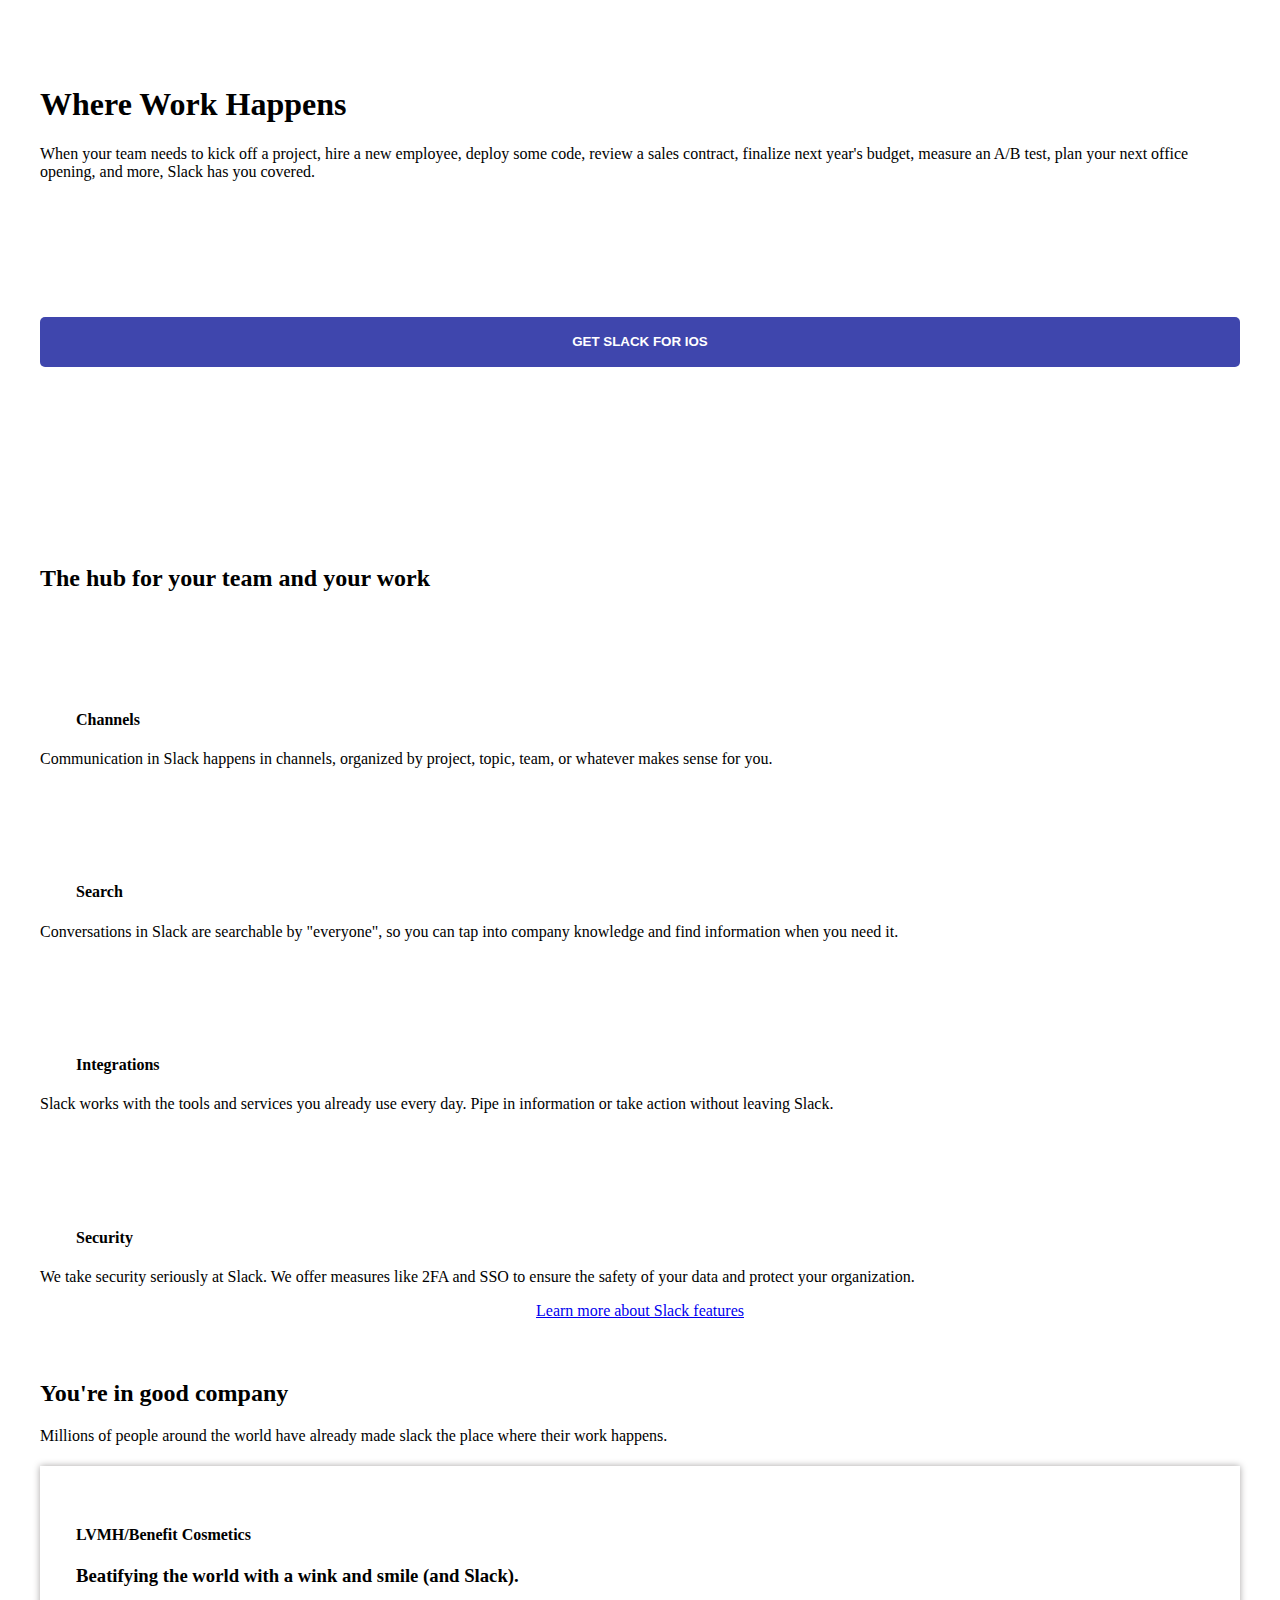
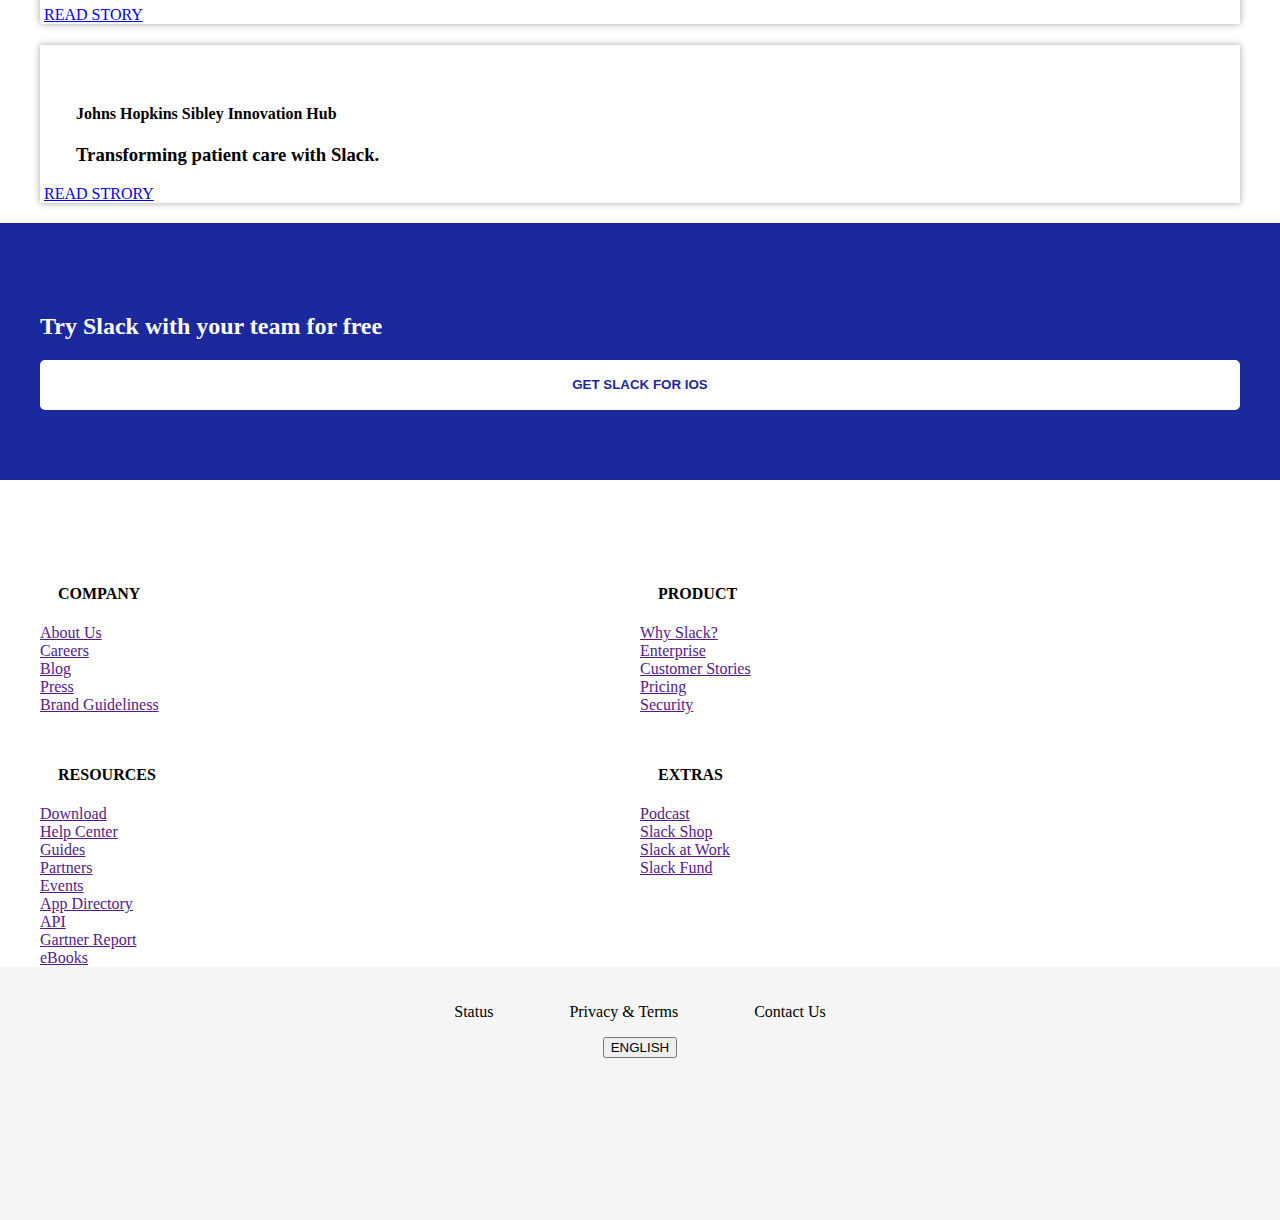
==== commit bc4e1314: "Merge a94538a25576e6f6b30010ff4d82e3a917d20497 into 5262c83d05df8117e470f66ee92a5aeb63d685ac" ====
--- a/index.html
+++ b/index.html
@@ -1,162 +1,164 @@
 <!doctype html>
-<html lang="en-US">
+<html lang="en">
 
 <head>
-  <title>Where work happens | Slack</title>
+  <title>Slack</title>
   <meta charset="utf-8">
   <meta name="viewport" content="width=device-width, initial-scale=1, shrink-to-fit=no">
-  <link rel="stylesheet" href="https://use.fontawesome.com/releases/v5.4.1/css/all.css" integrity="sha384-5sAR7xN1Nv6T6+dT2mhtzEpVJvfS3NScPQTrOxhwjIuvcA67KV2R5Jz6kr4abQsz" crossorigin="anonymous">
-  <link rel="stylesheet" href="styles.css">
+  <link rel="stylesheet" href="style.css">
 </head>
 
 <body>
-  <nav role="navigation" class="sticky container">
-    <a href="#" class="main-logo">
-        <img src="https://seeklogo.net/wp-content/uploads/2015/09/slack-logo-vector-download.jpg" alt="Slack, where work happens." />
-    </a>
-    <!--This button should toggle something like a div containing the menu options,
-    but I'm frankly not sure how to do it correctly yet-->
-    <button class="nav-menu-icon">
-        <i class="fas fa-bars"></i>
-    </button>
-  </nav>
+  <header>
+    <nav class="container">
+      <img src="https://upload.wikimedia.org/wikipedia/commons/thumb/b/b9/Slack_Technologies_Logo.svg/2000px-Slack_Technologies_Logo.svg.png" alt="">
+    </nav>
+  </header>
+  <main>
 
-  <header role="banner" class="container">
+    <section class="introduction container section">
       <h1>Where Work Happens</h1>
-      <p>When your team needs to kick off a project, hire a new employee, deploy some code, review a sales contract, finalize next year's budget, measure an A/B test, plan your next office opening, and more, Slack has you covered.</p>
-      <button class="button">
-          <a href="#">get slack for ios</a>
-      </button>
-      <p>Already using slack? <a href="#">Sign in.</a></p>
-  </header>
+      <p>
+        When your team needs to kick off a project, hire a new employee, deploy
+        some code, review a sales contract, finalize next year's budget, measure
+        an A/B test, plan your next office opening, and more, Slack has you covered.
+      </p>
+      <button type="button" class="button introduction-button">GET SLACK FOR IOS</button>
+      <img src="https://a.slack-edge.com/43f70/marketing/img/home/home_illo@2x.png" alt="">
+    </section>
 
-  <div class="main" role="main">
-    <section class="team-work container">
-        <img class="wholesome" src="https://a.slack-edge.com/43f70/marketing/img/home/home_illo@2x.png" alt="Slack brings all your communication together" />
-        <h2>The hub for your team and your work</h2>
-        <article class="features">
-            <img src="https://a.slack-edge.com/ce89a/marketing/img/features/icons/organized-convos@2x.png" />
-            <h4>Channels</h4>
-            <p>Communication in Slack happens in channels, organized by project, topic, team, or whatever makes sense for you.</p>
-        </article>
-        <article class="features">
-            <img src="https://a.slack-edge.com/ce89a/marketing/img/features/icons/search-binoculars@2x.png" />
-            <h4>Search</h4>
-            <p>Conversations in Slack are searchable by everyone, so you can tap into company knowledge and find information when you need it.</p>
-        </article>
-        <article class="features">
-            <img src="https://a.slack-edge.com/ce89a/marketing/img/features/icons/apps-gears@2x.png" />
-            <h4>Integrations</h4>
-            <p>Slack works with the tools and services you already use every day. Pipe in information or take action without leaving Slack.</p>
-        </article>
-        <article class="features">
-            <img src="https://a.slack-edge.com/ce89a/marketing/img/features/icons/security-lock@2x.png" />
-            <h4>Security</h4>
-            <p>We take security seriously at Slack. We offer measures like 2FA and SSO to ensure the safety of your data and protect your organization.</p>
-        </article>
-        <a href="#">Learn more about Slack features</a>
+    <section class="characteristics container section">
+      <h2>The hub for your team and your work</h2>
+      <ul>
+        <li class="channels">
+          <img src="https://a.slack-edge.com/ce89a/marketing/img/features/icons/organized-convos@2x.png" alt="">
+          <h4>Channels</h4>
+          <p>
+              Communication in Slack happens in channels, organized 
+              by project, topic, team, or whatever makes sense for you.
+          </p>
+        </li>
+        <li class="search">
+          <img src="https://a.slack-edge.com/ce89a/marketing/img/features/icons/search-binoculars@2x.png" alt="">
+          <h4>Search</h4>
+          <p>
+              Conversations in Slack are searchable by "everyone", so 
+              you can tap into company knowledge and find information
+               when you need it.
+          </p>
+        </li>
+        <li class="integrations">
+          <img src="https://a.slack-edge.com/ce89a/marketing/img/features/icons/apps-gears@2x.png" alt="">
+          <h4>Integrations</h4>
+          <p>
+              Slack works with the tools and services you already use 
+              every day. Pipe in information or take action without leaving Slack.
+          </p>
+        </li>
+        <li class="security">
+          <img src="https://a.slack-edge.com/ce89a/marketing/img/features/icons/security-lock@2x.png" alt="">
+          <h4>Security</h4>
+          <p>
+              We take security seriously at Slack. We offer measures 
+              like 2FA and SSO to ensure the safety of your data and 
+              protect your organization.
+          </p>
+        </li>
+      </ul>
+          <p class="center"><a href="#">Learn more about Slack features</a></p>
     </section>
-    <section class="good-company container">
-        <h2>You're in good company</h2>
-        <p>Millions of people around the world have already made Slack the place where their work happens.</p>
-        <div class="story">
-            <a href="#" class="story-read">
-                <span class="story-topic">LVMH/Benefit Cosmetics</span>
-                <h3 class="story-title">Beautifying the world with a wink and smile (and Slack).</h3>
-                <img src="https://a.slack-edge.com/d5ae6e/marketing/img/customers/benefit/card_benefit.jpg" />
-                <span class="read-it-damnit">Read story</span>
-                <img src="/images/story-menu-button.svg" class="story-menu-img" />
-            </a>
-        </div>
-        <div class="story">
-            <a href="#" class="story-read">
-                <span class="story-topic">Johns Hopkins Sibley Innovation Hub</span>
-                <h3 class="story-title">Transforming patient care with Slack.</h3>
-                <img src="https://a.slack-edge.com/d5ae6e/marketing/img/customers/hopkins/card_hopkins.jpg" />
-                <span class="read-it-damnit">Read story</span>
-                <img src="/images/story-menu-button.svg" class="story-menu-img" />
-            </a>
-        </div>
+    
+    <section class="articles container section">
+      <h2>You're in good company</h2>
+      <p>
+        Millions of people around the world have 
+        already made slack the place where their work happens.
+      </p>
+      <article class="article">
+        <h4>LVMH/Benefit Cosmetics</h4>
+        <h3>Beatifying the world with a wink and smile (and Slack).</h3>
+        <img src="https://a.slack-edge.com/d5ae6e/marketing/img/customers/benefit/card_benefit.jpg" alt="">
+        <a href="#">READ STORY</a>
+      </article>
+      <article class="article">
+        <h4>Johns Hopkins Sibley Innovation Hub</h4>
+        <h3>Transforming patient care with Slack.</h3>
+        <img src="https://a.slack-edge.com/d5ae6e/marketing/img/customers/hopkins/card_hopkins.jpg" alt="">
+        <a href="#">READ STRORY</a>
+      </article>
     </section>
-    <section class="partners container">
-        <img src="https://a.slack-edge.com/c04e5/marketing/img/logos/company/ticketmaster@2x.png" alt="Ticketmaster" class="partner-logo" />
-        <img src="https://a.slack-edge.com/f3b02/marketing/img/logos/company/airbnb-alt@2x.png" alt="Airbnb" class="partner-logo" />
-        <img src="https://a.slack-edge.com/adeaf1/marketing/img/logos/company/target-alt@2x.png" alt="Target" class="partner-logo" />
-        <img src="https://a.slack-edge.com/c04e5/marketing/img/logos/company/capital_one@2x.png" alt="Capital One" class="partner-logo" />
-        <img src="https://a.slack-edge.com/c04e5/marketing/img/logos/company/oracle@2x.png" alt="Oracle" class="partner-logo" />
+
+    <section class="download">
+      <div class="container">
+          <h2>Try Slack with your team for free</h2>
+          <button type="button" class="button download-button">GET SLACK FOR IOS</button>
+      </div>
     </section>
-    <section class="try-slack">
-        <!--the try-slack class will then have a background-image CSS property
-        or a background color-->
-        <div class="container">
-            <h2>Try Slack with your team for free</h2>
-            <button class="button-alt">
-                <a href="#">get slack for ios</a>
-            </button>
-        </div>
+
+    <section class="container links section">
+      <img src="#" alt="">
+      <ul>
+        <li class="company">
+          <h4>COMPANY</h4>
+          <ul>
+            <li><a href="">About Us</a></li>
+            <li><a href="">Careers</a></li>
+            <li><a href="">Blog</a></li>
+            <li><a href="">Press</a></li>
+            <li><a href="">Brand Guideliness</a></li>
+          </ul>
+        </li>
+        <li class="product">
+          <h4>PRODUCT</h4>
+          <ul>
+            <li><a href="">Why Slack?</a></li>
+            <li><a href="">Enterprise</a></li>
+            <li><a href="">Customer Stories</a></li>
+            <li><a href="">Pricing</a></li>
+            <li><a href="">Security</a></li>
+          </ul>
+        </li>
+        <li class="resources">
+          <h4>RESOURCES</h4>
+          <ul>
+            <li><a href="">Download</a></li>
+            <li><a href="">Help Center</a></li>
+            <li><a href="">Guides</a></li>
+            <li><a href="">Partners</a></li>
+            <li><a href="">Events</a></li>
+            <li><a href="">App Directory</a></li>
+            <li><a href="">API</a></li>
+            <li><a href="">Gartner Report</a></li>
+            <li><a href="">eBooks</a></li>
+          </ul>
+        </li>
+        <li class="extras">
+          <h4>EXTRAS</h4>
+          <ul>
+            <li><a href="">Podcast</a></li>
+            <li><a href="">Slack Shop</a></li>
+            <li><a href="">Slack at Work</a></li>
+            <li><a href="">Slack Fund</a></li>
+          </ul>
+        </li>
+      </ul>
     </section>
-  </div>
 
-  <section class="pseudo-footer container">
-    <a href="#top" class="footer-logo">
-        <img src="https://ubisafe.org/images1280_/svg-logo-slack.png" alt="Return to top" />
-    </a>
-    <h4>Company</h4>
-    <ul class="content-info">
-        <li><a href="#">About Us</a></li>
-        <li><a href="#">Careers</a></li>
-        <li><a href="#">Blog</a></li>
-        <li><a href="#">Press</a></li>
-        <li><a href="#">Brand Guidelines</a></li>
-    </ul>
-    <h4>Product</h4>
-    <ul class="content-info">
-        <li><a href="#">Why Slack?</a></li>
-        <li><a href="#">Enterprise</a></li>
-        <li><a href="#">Customer Stories</a></li>
-        <li><a href="#">Pricing</a></li>
-        <li><a href="#">Security</a></li>
-    </ul>
-    <h4>Resources</h4>
-    <ul class="content-info">
-        <li><a href="#">Downloads</a></li>
-        <li><a href="#">Help Center</a></li>
-        <li><a href="#">Guides</a></li>
-        <li><a href="#">Partners</a></li>
-        <li><a href="#">Events</a></li>
-        <li><a href="#">App Directory</a></li>
-        <li><a href="#">API</a></li>
-        <li><a href="#">Gartner Report</a></li>
-        <li><a href="#">eBooks</a></li>
-    </ul>
-    <h4>Extras</h4>
-    <ul class="content-info">
-        <li><a href="#">Podcasts</a></li>
-        <li><a href="#">Slack Shop</a></li>
-        <li><a href="#">Slack at Work</a></li>
-        <li><a href="#">Slack Fund</a></li>
-    </ul>
-  </section>
+    <footer>
+       <div class="container section footer">
+         <ul class="center">
+           <li><a href=""></a>Status</li>
+          <li><a href=""></a>Privacy & Terms</li>
+          <li><a href=""></a>Contact Us</li>
+        </ul>
+        <p class="center"><button>ENGLISH</button></p>
+        <img src="" alt="">
+        <img src="" alt="">
+        <img src="" alt="">
+        <img src="" alt="">
+      </div>
+    </footer>
 
-  <footer role="contentinfo" class="container">
-      <div class="no-one-ever-reads-this">
-          <a href="#">Status</a>
-          <a href="#">Privacy &amp; Terms</a>
-          <a href="#">Contact</a>
-      </div>
-      <div class="final-options">
-          <ul>
-              <li><a href="#"><img src="flaghere" class="country-flag"/>Deutch</a></li>
-              <li><a href="#"><img src="flaghere" class="country-flag"/>English (US)</a></li>
-              <li><a href="#"><img src="flaghere" class="country-flag"/>Español</a></li>
-              <li><a href="#"><img src="flaghere" class="country-flag"/>Fran&ccedil;ais</a></li>
-              <li><a href="#"><img src="flaghere" class="country-flag"/>Japanese</a></li>
-          </ul>
-          <a href="https://twitter.com/slackhq" target="_blank"><img src="images/twitter-logo-silhouette.svg" alt="Slack on twitter" /></a>
-          <a href="https://www.facebook.com/slackhq" target="_blank"><img src="images/facebook-logo.svg" alt="Slack on Facebook" /></a>
-          <a href="https://www.youtube.com/channel/UCY3YECgeBcLCzIrFLP4gblw" target="_blank"><img src="images/youtube.svg" alt="Slack on Youtube" /></a>
-          <a href="https://www.linkedin.com/company/tiny-speck-inc/" target="_blank"><img src="images/linkedin-logo.svg" alt="Slack on LinkedIn" /></a>
-      </div>
-  </footer>
+  </main>
 </body>
 </html>--- a/style.css
+++ b/style.css
@@ -0,0 +1,136 @@
+/*----------RESET----------*/
+
+html {
+    box-sizing: border-box;
+}
+  
+*, *:before, *:after {
+    box-sizing: inherit;
+}
+  
+body {
+    margin: 0;
+    padding: 0;
+}
+
+/*--------TYPOGRAPHY---------*/
+
+.center{
+    width: 100%;
+    text-align: center;
+}
+
+h1{
+    font-size: 200%;
+}
+
+h3{
+    padding-left: 3%;
+}
+
+h4{
+    padding-top: 5%;
+    padding-left: 3%;
+}
+
+/*----------LAYOUT----------*/
+
+.container{
+    margin: 0 40px;
+}
+
+.section{
+    margin-bottom: 20px;
+    padding-top: 20px;
+}
+
+main{
+    margin-top: 45px;
+}
+
+/*--------COMPONENTS--------*/
+
+/*buttons*/
+.button{
+    width: 100%;
+    height: 50px;
+    border: none;
+    border-radius: 5px;
+    font-weight: bold;
+}
+
+.introduction-button{
+    background-color: #3f46ad;
+    color: white;
+    margin: 10% 0px;
+}
+
+.download-button{
+    background-color: white;
+    color: #1c299d;
+}
+
+/*imgs*/
+img{
+    width: 100%;
+}
+
+nav img{
+    height: 50%;
+    width: auto;
+    margin: 20px 0px;
+}
+
+.characteristics img{
+    width: 25%;
+}
+
+ul{
+    list-style-type: none;
+    padding: 0;
+}
+
+.links>ul>li{
+    width: 50%;
+    float: left;
+}
+
+.footer li{
+    display: inline;
+    margin: 0 3%;
+}
+
+/*----------SECTION----------*/
+
+header{
+    width: 100%;
+    background-color: white; 
+    height: 65px;   
+    position: fixed;
+    top: 0;
+}
+
+nav{
+    width: 100%;
+    height: 100%;
+}
+
+article{
+    box-shadow: 0px 0px 7px rgb(167, 164, 164);
+}
+
+section.download{
+    background-color: #1c299d;
+    color: white;
+    padding: 70px 0px;
+}
+
+footer{
+    clear: both;
+    background-color: #f5f5f5;
+}
+
+div.footer{
+    margin-bottom: 0;
+    padding-bottom: 10%;
+}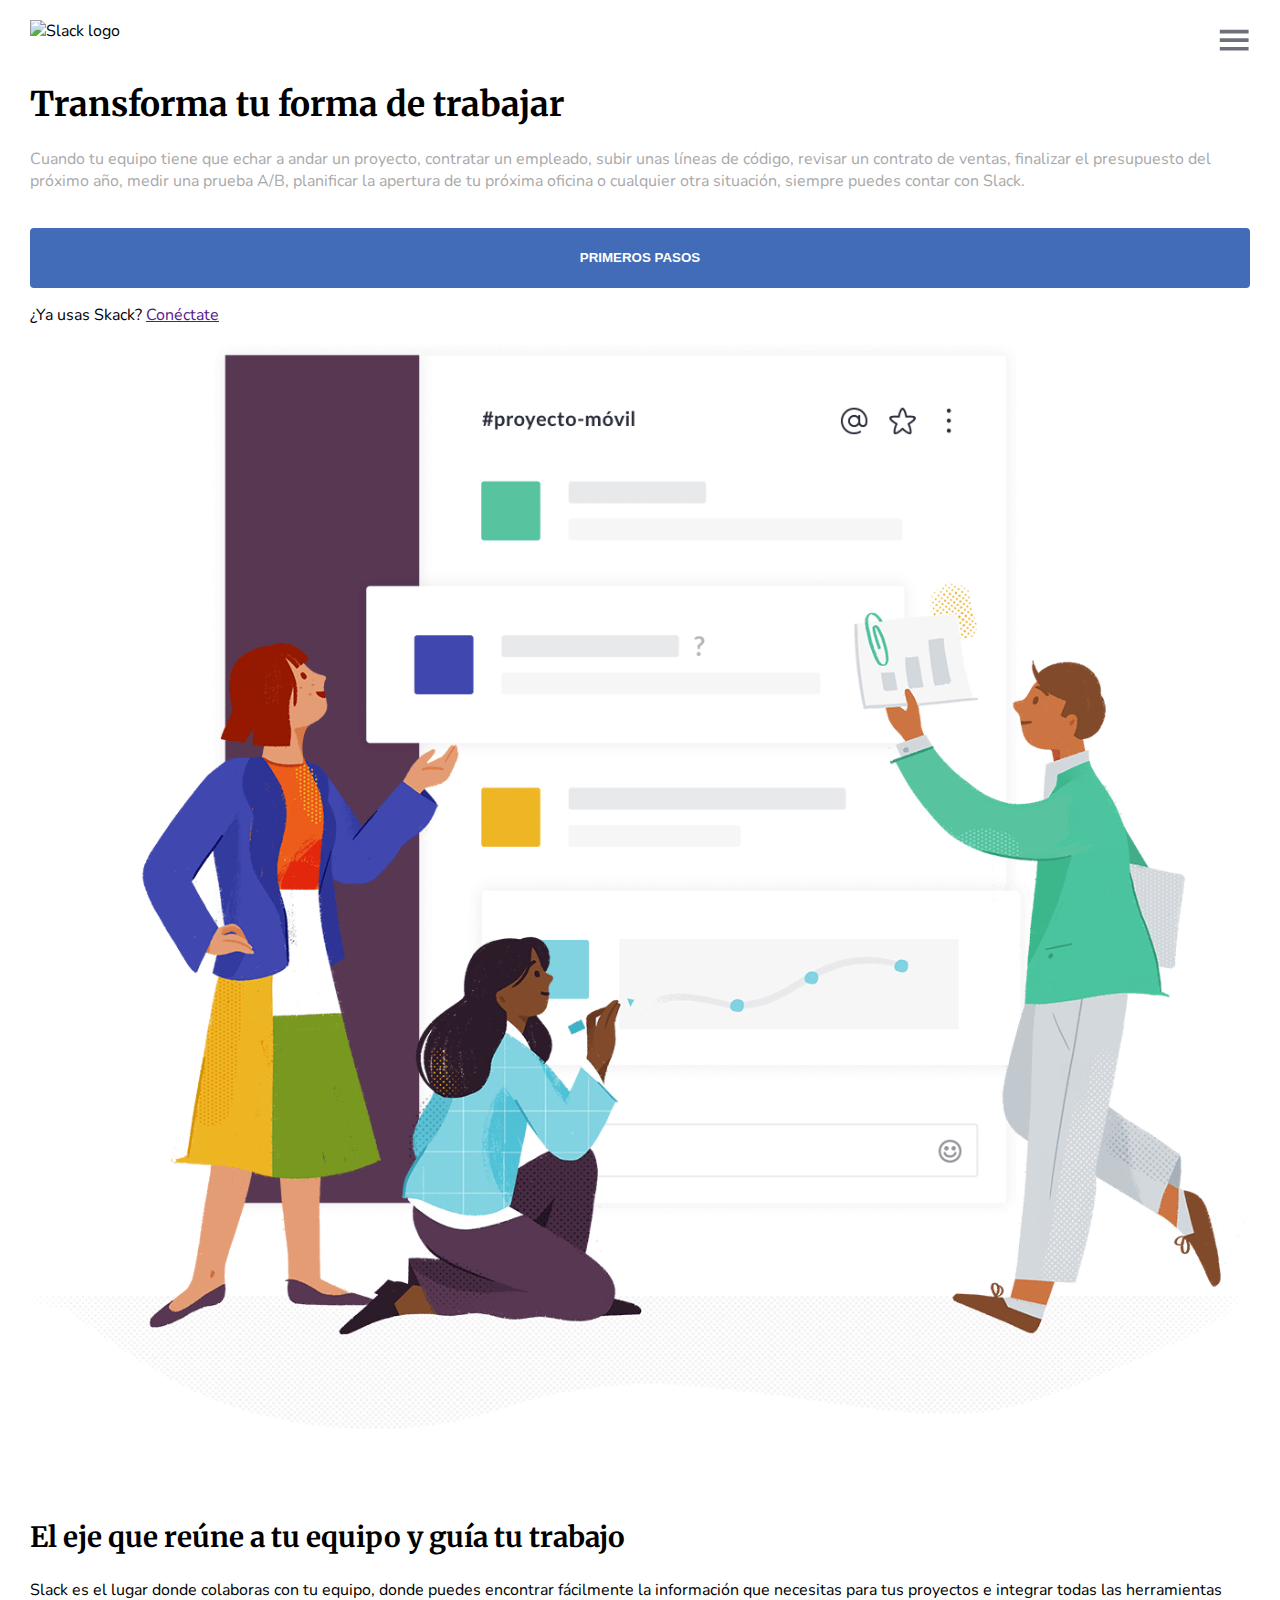
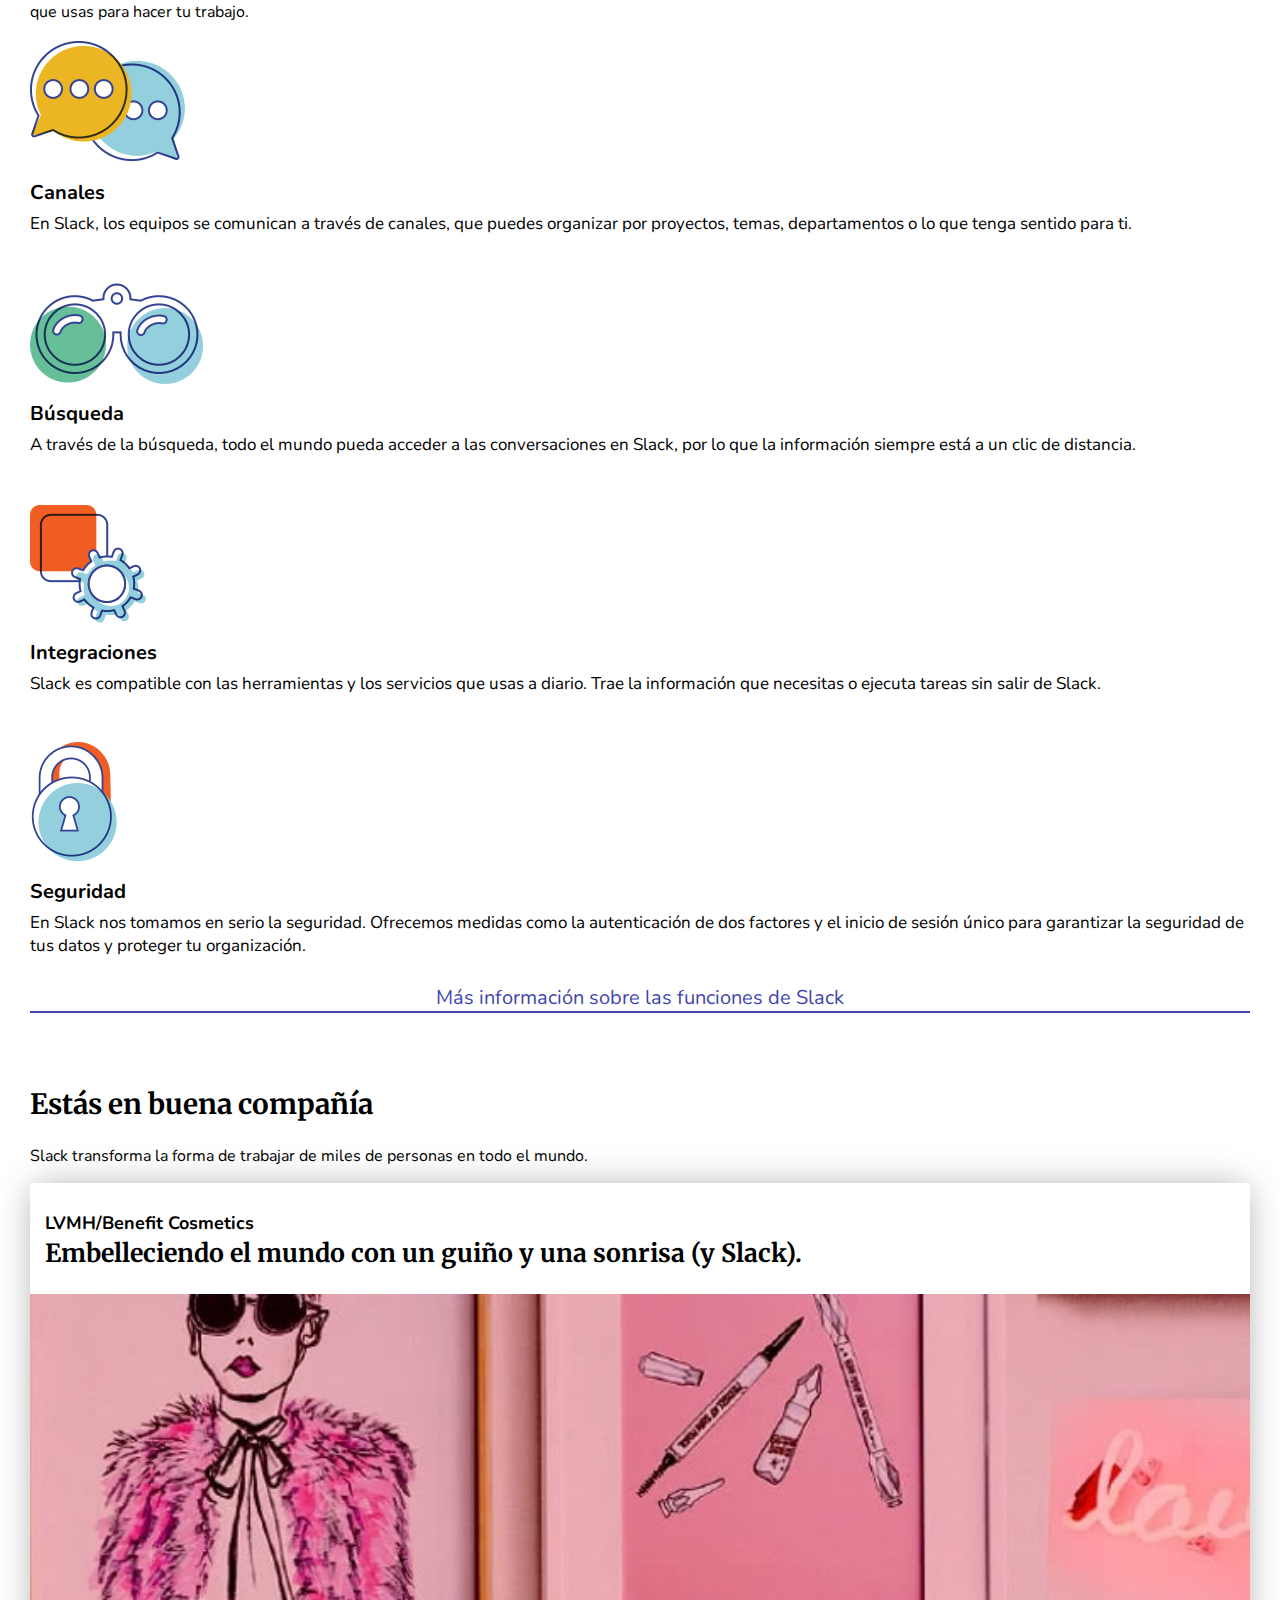
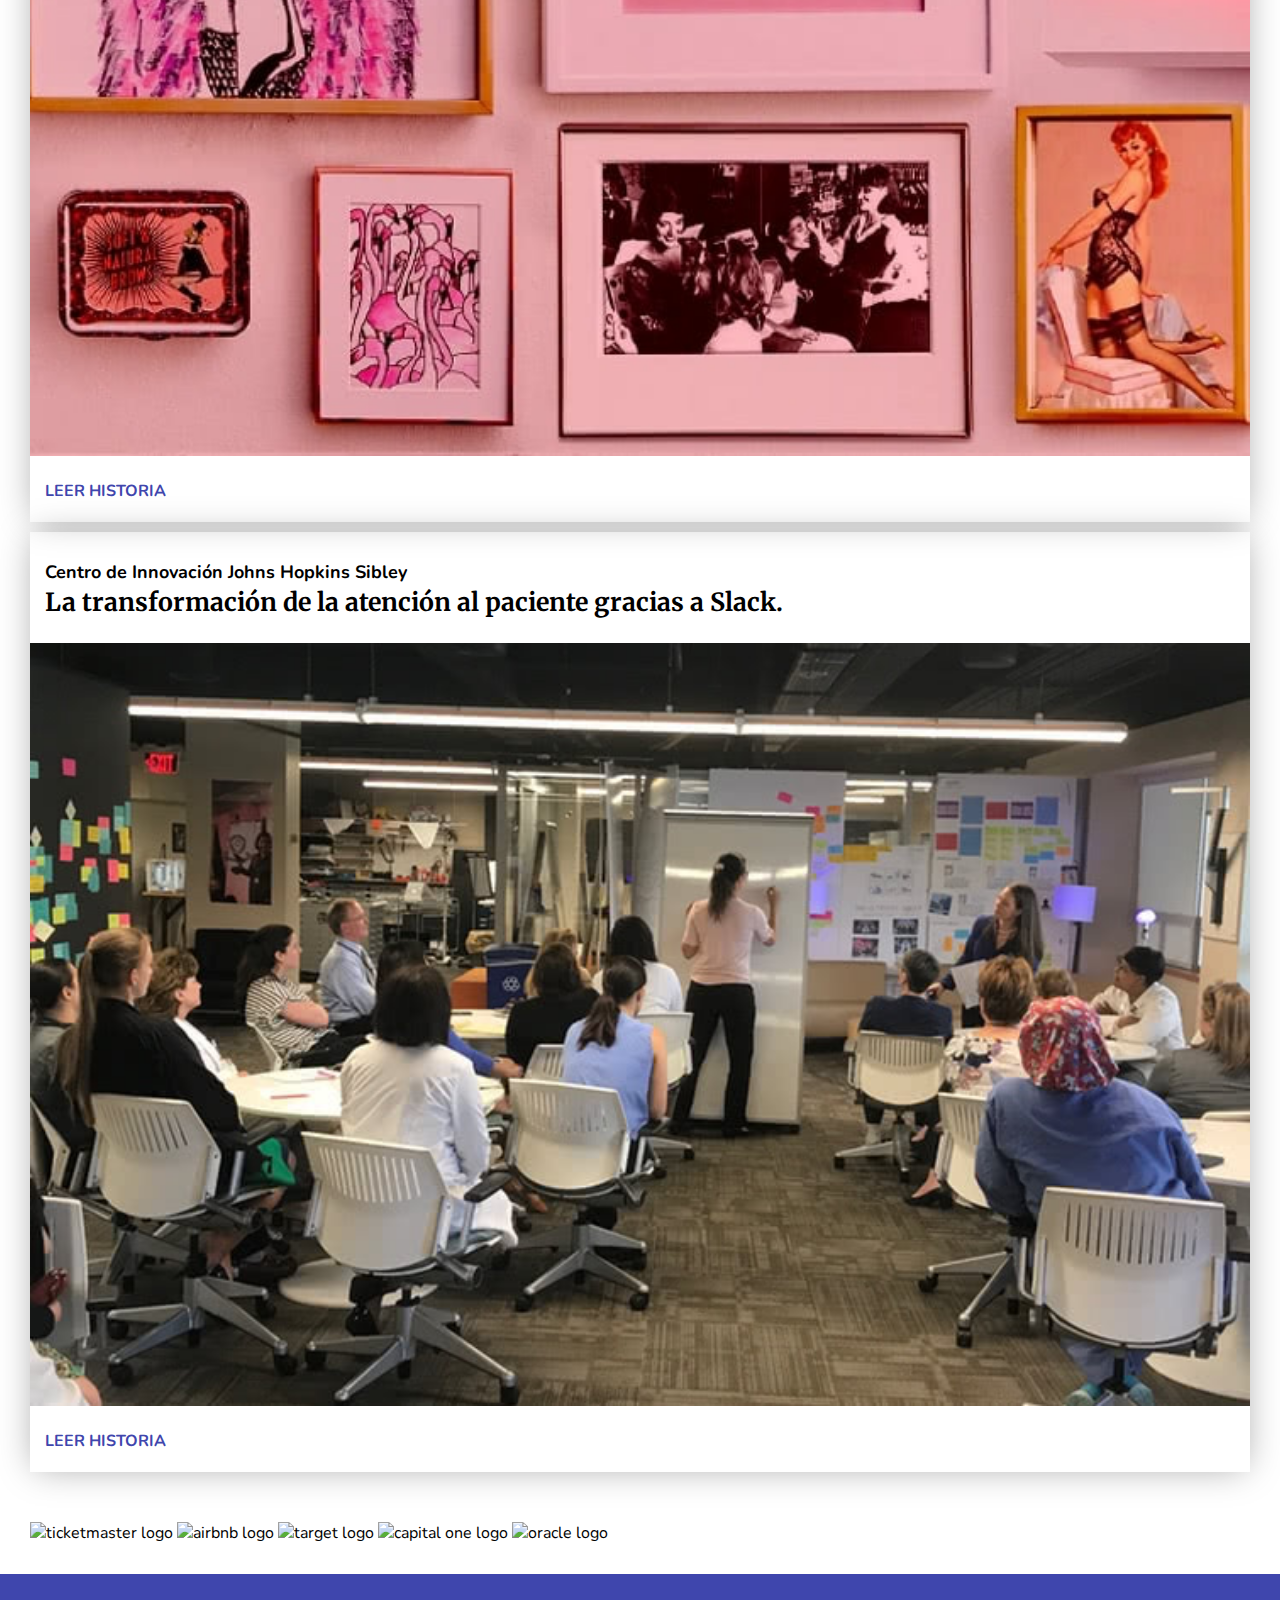
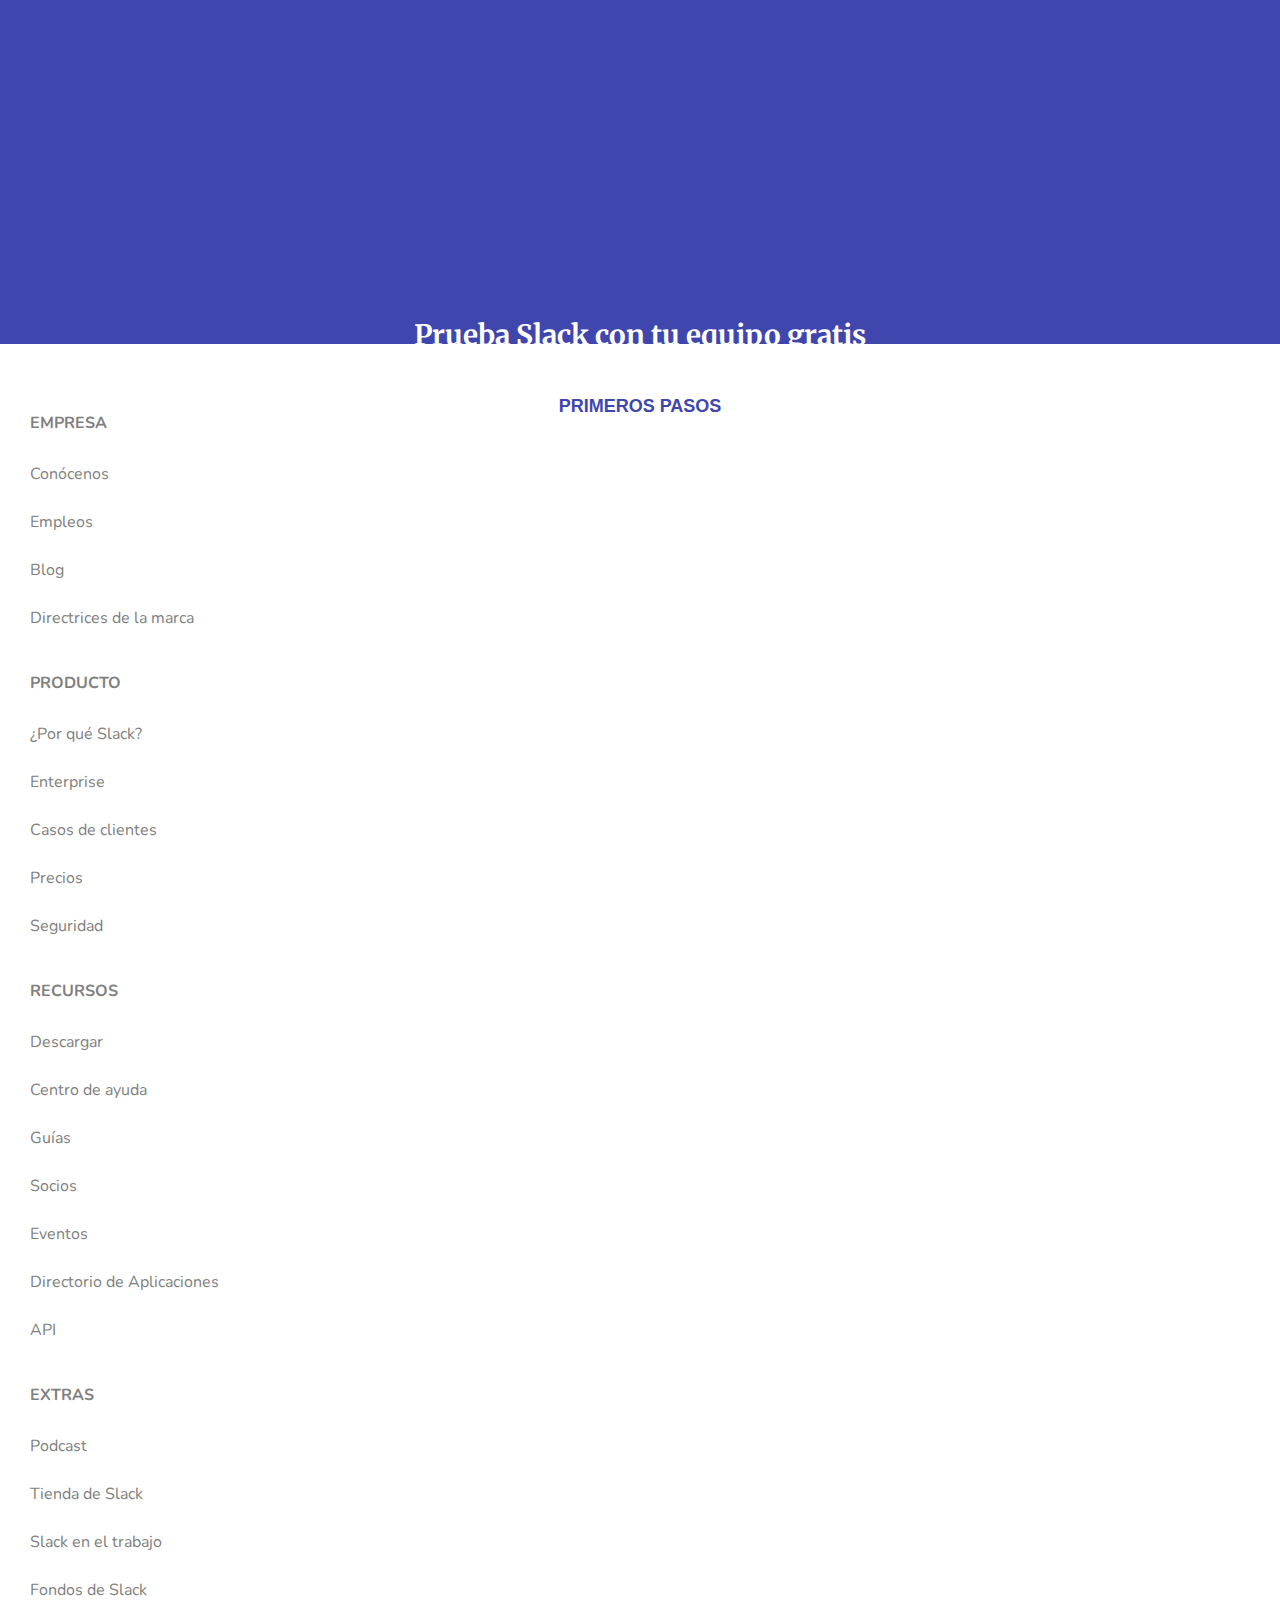
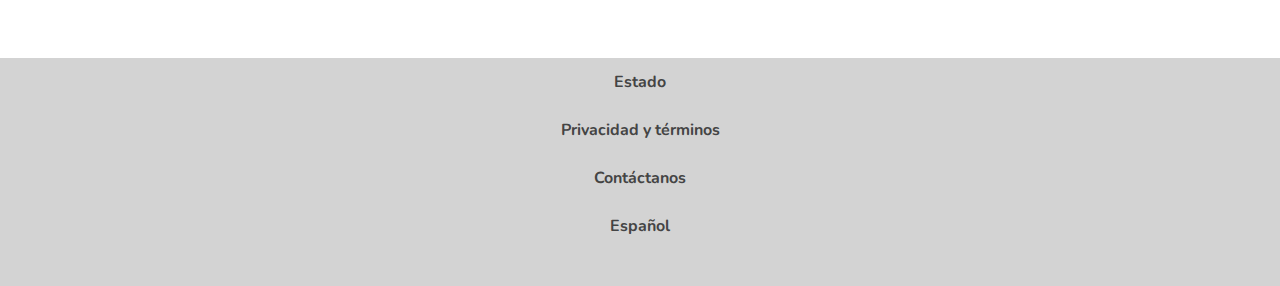
==== commit 3a07d305: "Merge 39578bb448a0c406c8ebee83d5bf6525c315b6ec into 5262c83d05df8117e470f66ee92a5aeb63d685ac" ====
--- a/index.html
+++ b/index.html
@@ -1,164 +1,157 @@
 <!doctype html>
-<html lang="en">
+<html lang="es">
 
 <head>
-  <title>Slack</title>
+  <title>Donde tu trabajo fluye | Slack</title>
   <meta charset="utf-8">
   <meta name="viewport" content="width=device-width, initial-scale=1, shrink-to-fit=no">
-  <link rel="stylesheet" href="style.css">
+  <link rel="stylesheet" type="text/css" href="style.css">
 </head>
 
 <body>
-  <header>
-    <nav class="container">
-      <img src="https://upload.wikimedia.org/wikipedia/commons/thumb/b/b9/Slack_Technologies_Logo.svg/2000px-Slack_Technologies_Logo.svg.png" alt="">
-    </nav>
+  <nav class="navigator">
+    <div class="navigator-container">
+      <div class="navigator-logo"><img src="https://upload.wikimedia.org/wikipedia/commons/thumb/b/b9/Slack_Technologies_Logo.svg/2000px-Slack_Technologies_Logo.svg.png" alt="Slack logo"></div>
+      <button class="navigation-button"></button>
+    </div>
+  </nav>
+
+<section class="transforma">
+  <article class="transforma-container">
+    <h1 class="transforma-title">Transforma tu forma de trabajar</h1>
+    <p class="transforma-text">Cuando tu equipo tiene que echar a andar un proyecto, contratar un empleado, subir unas líneas de código, revisar un contrato de ventas, finalizar el presupuesto del próximo año, medir una prueba A/B, planificar la apertura de tu próxima oficina o cualquier otra situación, siempre puedes contar con Slack.</p>
+    <div class="transforma-bottom">
+      <button>PRIMEROS PASOS</button>
+      <p>¿Ya usas Skack? <a href="">Conéctate</a></p>
+    </div>
+</article>
+  <img src="images/transforma.png" alt=""/>
+</section>
+
+<section class="eje">
+  <h2>El eje que reúne a tu equipo y guía tu trabajo</h2>
+  <p class="eje-subtitle">Slack es el lugar donde colaboras con tu equipo, donde puedes encontrar fácilmente la información que necesitas para tus proyectos e integrar todas las herramientas que usas para hacer tu trabajo.</p>
+  <div class="col-container">
+    <article class="col col1">
+      <img src="images/canales.png" alt="">
+      <p>Canales</p>
+      <p>En Slack, los equipos se comunican a través de canales, que puedes organizar por proyectos, temas, departamentos o lo que tenga sentido para ti.</p>
+    </article>
+    <article class="col col2">
+      <img src="images/busqueda.png" alt="">
+      <p>Búsqueda</p>
+      <p>A través de la búsqueda, todo el mundo pueda acceder a las conversaciones en Slack, por lo que la información siempre está a un clic de distancia.</p>
+    </article>
+    <article class="col col3">
+      <img src="images/integraciones.png" alt="">
+      <p>Integraciones</p>
+      <p>Slack es compatible con las herramientas y los servicios que usas a diario. Trae la información que necesitas o ejecuta tareas sin salir de Slack.</p>
+    </article>
+    <article class="col col4" id="last-art-eje">
+      <img src="images/seguridad.png" alt="">
+      <p>Seguridad</p>
+      <p>En Slack nos tomamos en serio la seguridad. Ofrecemos medidas como la autenticación de dos factores y el inicio de sesión único para garantizar la seguridad de tus datos y proteger tu organización.</p>   
+    </article>
+  </div>
+  <div class="eje-footer">Más información sobre las funciones de Slack</div>
+</section>
+
+<section class="our-companies">
+  <header class="companies-header">
+    <h2>Estás en buena compañía</h2>
+    <p>Slack transforma la forma de trabajar de miles de personas en todo el mundo.</p>
   </header>
-  <main>
+  <article class="benefit companies-container">
+    <div class="company-header">
+      <h3>LVMH/Benefit Cosmetics</h4>
+      <p>Embelleciendo el mundo con un guiño y una sonrisa (y Slack).</p>
+    </div>
+    <div class="companies-images">
+      <img src="images/benefit.jpg" alt="">
+    </div>
+    <div class="companies-footer">LEER HISTORIA</div>
+  </article>
+  
+  <article class="johns-hopkins companies-container">
+    <div class="company-header">
+      <h3>Centro de Innovación Johns Hopkins Sibley</h4>
+      <p>La transformación de la atención al paciente gracias a Slack.</p>
+    </div>      
+    <div class="companies-images">
+      <img src="images/john.jpg" alt="">
+    </div>
+    <div class="companies-footer">LEER HISTORIA</div>
+  </article> 
+</section>
 
-    <section class="introduction container section">
-      <h1>Where Work Happens</h1>
-      <p>
-        When your team needs to kick off a project, hire a new employee, deploy
-        some code, review a sales contract, finalize next year's budget, measure
-        an A/B test, plan your next office opening, and more, Slack has you covered.
-      </p>
-      <button type="button" class="button introduction-button">GET SLACK FOR IOS</button>
-      <img src="https://a.slack-edge.com/43f70/marketing/img/home/home_illo@2x.png" alt="">
-    </section>
+<section class="logos">
+  <img src="" alt="ticketmaster logo">
+  <img src="" alt="airbnb logo">
+  <img src="" alt="target logo">
+  <img src="" alt="capital one logo">
+  <img src="" alt="oracle logo">
+</section>
+<section class="prueba-slack">
+  <div class="prueba-container">
+    <h2>Prueba Slack con tu equipo gratis</h2>
+    <button>PRIMEROS PASOS</button>
+  </div>
+</section>
 
-    <section class="characteristics container section">
-      <h2>The hub for your team and your work</h2>
+<section class="links">
+    <div class="links-images"><img src="" alt=""></div>
+    <div class="links-lists">
+       <p>EMPRESA</p>
       <ul>
-        <li class="channels">
-          <img src="https://a.slack-edge.com/ce89a/marketing/img/features/icons/organized-convos@2x.png" alt="">
-          <h4>Channels</h4>
-          <p>
-              Communication in Slack happens in channels, organized 
-              by project, topic, team, or whatever makes sense for you.
-          </p>
-        </li>
-        <li class="search">
-          <img src="https://a.slack-edge.com/ce89a/marketing/img/features/icons/search-binoculars@2x.png" alt="">
-          <h4>Search</h4>
-          <p>
-              Conversations in Slack are searchable by "everyone", so 
-              you can tap into company knowledge and find information
-               when you need it.
-          </p>
-        </li>
-        <li class="integrations">
-          <img src="https://a.slack-edge.com/ce89a/marketing/img/features/icons/apps-gears@2x.png" alt="">
-          <h4>Integrations</h4>
-          <p>
-              Slack works with the tools and services you already use 
-              every day. Pipe in information or take action without leaving Slack.
-          </p>
-        </li>
-        <li class="security">
-          <img src="https://a.slack-edge.com/ce89a/marketing/img/features/icons/security-lock@2x.png" alt="">
-          <h4>Security</h4>
-          <p>
-              We take security seriously at Slack. We offer measures 
-              like 2FA and SSO to ensure the safety of your data and 
-              protect your organization.
-          </p>
-        </li>
+        <li>Conócenos</li>
+        <li>Empleos</li>
+        <li>Blog</li>
+        <li>Directrices de la marca</li>
       </ul>
-          <p class="center"><a href="#">Learn more about Slack features</a></p>
-    </section>
-    
-    <section class="articles container section">
-      <h2>You're in good company</h2>
-      <p>
-        Millions of people around the world have 
-        already made slack the place where their work happens.
-      </p>
-      <article class="article">
-        <h4>LVMH/Benefit Cosmetics</h4>
-        <h3>Beatifying the world with a wink and smile (and Slack).</h3>
-        <img src="https://a.slack-edge.com/d5ae6e/marketing/img/customers/benefit/card_benefit.jpg" alt="">
-        <a href="#">READ STORY</a>
-      </article>
-      <article class="article">
-        <h4>Johns Hopkins Sibley Innovation Hub</h4>
-        <h3>Transforming patient care with Slack.</h3>
-        <img src="https://a.slack-edge.com/d5ae6e/marketing/img/customers/hopkins/card_hopkins.jpg" alt="">
-        <a href="#">READ STRORY</a>
-      </article>
-    </section>
+      <p>PRODUCTO</p>
+      <ul>
+        <li>¿Por qué Slack?</li>
+        <li>Enterprise</li>
+        <li>Casos de clientes</li>
+        <li>Precios</li>
+        <li>Seguridad</li>
+      </ul>
+      <p>RECURSOS</p>
+      <ul>
+        <li>Descargar</li>
+        <li>Centro de ayuda</li>
+        <li>Guías</li>
+        <li>Socios</li>
+        <li>Eventos</li>
+        <li>Directorio de Aplicaciones</li>
+        <li>API</li>
+      </ul>
+      <p>EXTRAS</p>
+      <ul>
+        <li>Podcast</li>
+        <li>Tienda de Slack</li>
+        <li>Slack en el trabajo</li>
+        <li>Fondos de Slack</li>
+      </ul>
+  </div>
+</section>
 
-    <section class="download">
-      <div class="container">
-          <h2>Try Slack with your team for free</h2>
-          <button type="button" class="button download-button">GET SLACK FOR IOS</button>
-      </div>
-    </section>
+<footer>
+  <div class="footer-links">
+    <ul>
+      <li>Estado</li>
+      <li>Privacidad y términos</li>
+      <li>Contáctanos</li>
+      <li>Español</li>
+    </ul>
+  </div>
+  <div class="footer-logos">
+    <img src="" alt="">
+    <img src="" alt="">
+    <img src="" alt="">
+    <img src="" alt="">
+  </div>
+</footer>
 
-    <section class="container links section">
-      <img src="#" alt="">
-      <ul>
-        <li class="company">
-          <h4>COMPANY</h4>
-          <ul>
-            <li><a href="">About Us</a></li>
-            <li><a href="">Careers</a></li>
-            <li><a href="">Blog</a></li>
-            <li><a href="">Press</a></li>
-            <li><a href="">Brand Guideliness</a></li>
-          </ul>
-        </li>
-        <li class="product">
-          <h4>PRODUCT</h4>
-          <ul>
-            <li><a href="">Why Slack?</a></li>
-            <li><a href="">Enterprise</a></li>
-            <li><a href="">Customer Stories</a></li>
-            <li><a href="">Pricing</a></li>
-            <li><a href="">Security</a></li>
-          </ul>
-        </li>
-        <li class="resources">
-          <h4>RESOURCES</h4>
-          <ul>
-            <li><a href="">Download</a></li>
-            <li><a href="">Help Center</a></li>
-            <li><a href="">Guides</a></li>
-            <li><a href="">Partners</a></li>
-            <li><a href="">Events</a></li>
-            <li><a href="">App Directory</a></li>
-            <li><a href="">API</a></li>
-            <li><a href="">Gartner Report</a></li>
-            <li><a href="">eBooks</a></li>
-          </ul>
-        </li>
-        <li class="extras">
-          <h4>EXTRAS</h4>
-          <ul>
-            <li><a href="">Podcast</a></li>
-            <li><a href="">Slack Shop</a></li>
-            <li><a href="">Slack at Work</a></li>
-            <li><a href="">Slack Fund</a></li>
-          </ul>
-        </li>
-      </ul>
-    </section>
-
-    <footer>
-       <div class="container section footer">
-         <ul class="center">
-           <li><a href=""></a>Status</li>
-          <li><a href=""></a>Privacy & Terms</li>
-          <li><a href=""></a>Contact Us</li>
-        </ul>
-        <p class="center"><button>ENGLISH</button></p>
-        <img src="" alt="">
-        <img src="" alt="">
-        <img src="" alt="">
-        <img src="" alt="">
-      </div>
-    </footer>
-
-  </main>
 </body>
 </html>--- a/style.css
+++ b/style.css
@@ -1,136 +1,283 @@
-/*----------RESET----------*/
+/* ---- reset ---- */
+@import url('https://fonts.googleapis.com/css?family=Nunito');
+@import url('https://fonts.googleapis.com/css?family=Merriweather');
 
 html {
-    box-sizing: border-box;
-}
-  
+  box-sizing: border-box;
+}
 *, *:before, *:after {
-    box-sizing: inherit;
-}
-  
+  box-sizing: inherit;
+}
+
 body {
-    margin: 0;
-    padding: 0;
-}
-
-/*--------TYPOGRAPHY---------*/
-
-.center{
-    width: 100%;
-    text-align: center;
-}
-
-h1{
-    font-size: 200%;
-}
-
-h3{
-    padding-left: 3%;
-}
-
-h4{
-    padding-top: 5%;
-    padding-left: 3%;
-}
-
-/*----------LAYOUT----------*/
-
-.container{
-    margin: 0 40px;
-}
-
-.section{
-    margin-bottom: 20px;
-    padding-top: 20px;
-}
-
-main{
-    margin-top: 45px;
-}
-
-/*--------COMPONENTS--------*/
-
-/*buttons*/
-.button{
-    width: 100%;
-    height: 50px;
-    border: none;
-    border-radius: 5px;
-    font-weight: bold;
-}
-
-.introduction-button{
-    background-color: #3f46ad;
-    color: white;
-    margin: 10% 0px;
-}
-
-.download-button{
-    background-color: white;
-    color: #1c299d;
-}
-
-/*imgs*/
-img{
-    width: 100%;
-}
-
-nav img{
-    height: 50%;
-    width: auto;
-    margin: 20px 0px;
-}
-
-.characteristics img{
-    width: 25%;
-}
-
-ul{
-    list-style-type: none;
-    padding: 0;
-}
-
-.links>ul>li{
-    width: 50%;
-    float: left;
-}
-
-.footer li{
-    display: inline;
-    margin: 0 3%;
-}
-
-/*----------SECTION----------*/
-
-header{
-    width: 100%;
-    background-color: white; 
-    height: 65px;   
-    position: fixed;
-    top: 0;
-}
-
-nav{
-    width: 100%;
-    height: 100%;
-}
-
-article{
-    box-shadow: 0px 0px 7px rgb(167, 164, 164);
-}
-
-section.download{
-    background-color: #1c299d;
-    color: white;
-    padding: 70px 0px;
-}
-
-footer{
-    clear: both;
-    background-color: #f5f5f5;
-}
-
-div.footer{
-    margin-bottom: 0;
-    padding-bottom: 10%;
-}+  margin: 0;
+  padding: 0;
+}
+
+
+/* ---- typography ---- */
+
+body {
+  font-family: 'Nunito', serif;
+}
+
+
+h1 {
+  font-size: 34px;
+  font-family: 'Merriweather', serif;
+}
+
+h2 {
+  font-size: 28px;
+  font-family: 'Merriweather', serif;
+}
+
+.transforma-text {
+  color: darkgray;
+}
+
+
+.transforma-bottom button {
+  color: white;
+}
+
+.col p:first-of-type {
+  font-size: 20px;
+  font-weight: bold;
+}
+
+.col p:last-child {
+  font-size: 17px;
+}
+
+.eje-footer {
+  font-size: 20px;
+  color: #3f46ad;
+}
+
+.company-header h3 {
+  font-size: 18px;
+}
+
+.company-header p {
+  font-size: 20px;
+  font-weight: bold;
+  font-family: 'Merriweather', serif;
+}
+
+
+.companies-footer {
+  color: #3f46ad;
+  font-weight: bold;
+}
+
+.prueba-container button {
+  color: #3f46ad;
+  font-weight: bold;
+  font-size: 18px;
+}
+
+div.prueba-container {
+  color: white;
+}
+
+.links {
+  color: gray;
+}
+
+.links-lists>p {
+  font-weight: bold;
+}
+
+/* ---- layout ---- */
+
+body {
+  margin: 0px;
+  padding: 0px;
+}
+
+section {
+  margin: 30px;
+}
+
+nav {
+  margin: 10px 30px 20px 30px;
+}
+
+ul {
+  list-style: none;
+  margin: 0;
+  padding: 0;
+  line-height: 3em;
+  padding-bottom: 14px;
+}
+
+.links-lists>p {
+}
+
+footer {
+  color: #444444;
+  font-weight: bold;
+}
+
+
+/* ---- components ---- */
+
+.navigator-logo img {
+  width: 150px;
+  float:left;
+}
+
+button {
+  border: 0px;
+}
+
+.navigation-button {
+  float: right;
+  width:40px; 
+  height:40px;
+  background: url("images/button.PNG") no-repeat scroll 0 0 transparent;
+  padding-right: 40px;
+}
+
+.transforma-bottom button {
+  max-width: 100%;
+  width: 100%;
+  height: 60px;
+  background: rgb(66, 108, 183);
+  color: white;
+  size: 20px;
+  font-weight: bold;
+  border-radius: 4px;
+}
+
+.transforma img {
+  max-width:100%;
+  max-height:100%;
+}
+
+.col img {
+  max-width: 20%; 
+  max-height:20%;
+}
+
+.companies-images img {
+  max-width:100%;
+  max-height:100%;
+  width: 100%;
+}
+
+.prueba-container button {
+  width: 80%;
+  height: 60px;
+  background: white;
+  size: 20px;
+  font-weight: bold; 
+  border-radius: 4px;
+}
+
+/* ---- section ---- */
+
+section {
+  margin: 30px;
+}
+
+.transforma {
+  clear: both;
+  overflow: hidden;
+}
+
+.transforma-bottom {
+  padding-top: 20px;
+}
+
+.eje {
+  padding-top: 30px;
+}
+.col-container article {
+  padding-bottom: 30px;
+}
+
+#last-art-eje {
+  padding-bottom: 10px;
+}
+.col p:first-of-type {
+  font-size: 20px;
+  font-weight: bold;
+  margin-top: 10px;
+  margin-bottom:6px;
+}
+
+.col p:last-child {
+  font-size: 17px;
+  margin-top: 0px;
+}
+
+.eje-footer {
+  margin-top: 0px;
+  border-bottom: 2px solid #3f46ad;
+  font-size: 20px;
+  color: #3f46ad;
+  text-align: center;
+}
+
+.our-companies {
+  padding-top: 20px;
+}
+
+.companies-container {
+  box-shadow: 0px 0px 34px -5px rgba(163,163,163,1);
+  margin-top: 10px;
+}
+
+.company-header{
+  padding-left: 15px;
+  padding-top: 10px;
+}
+.company-header h3 {
+  font-size: 18px;
+  margin-bottom:2px;
+}
+
+.company-header p {
+  font-size: 25px;
+  margin-top: 0px;
+  font-weight: bold;
+}
+
+.companies-footer {
+  height: 60px;
+  padding-left: 15px;
+  padding-top: 18px;
+  color: #3f46ad;
+  font-weight: bold;
+  margin: 0px;
+}
+
+.logos {
+  padding-top: 20px;
+}
+
+section.prueba-slack {
+  background-color: #3f46ad;
+  height: 370px;
+  text-align: center;
+  margin: 0px;
+}
+
+div.prueba-container {
+  align-items: center;
+  max-height: 40%;
+  padding-top: 25%;
+}
+
+footer {
+  background-color: lightgray;
+  text-align: center;
+}
+
+footer>ul {
+  height: 100%;
+  position: relative;
+}
+
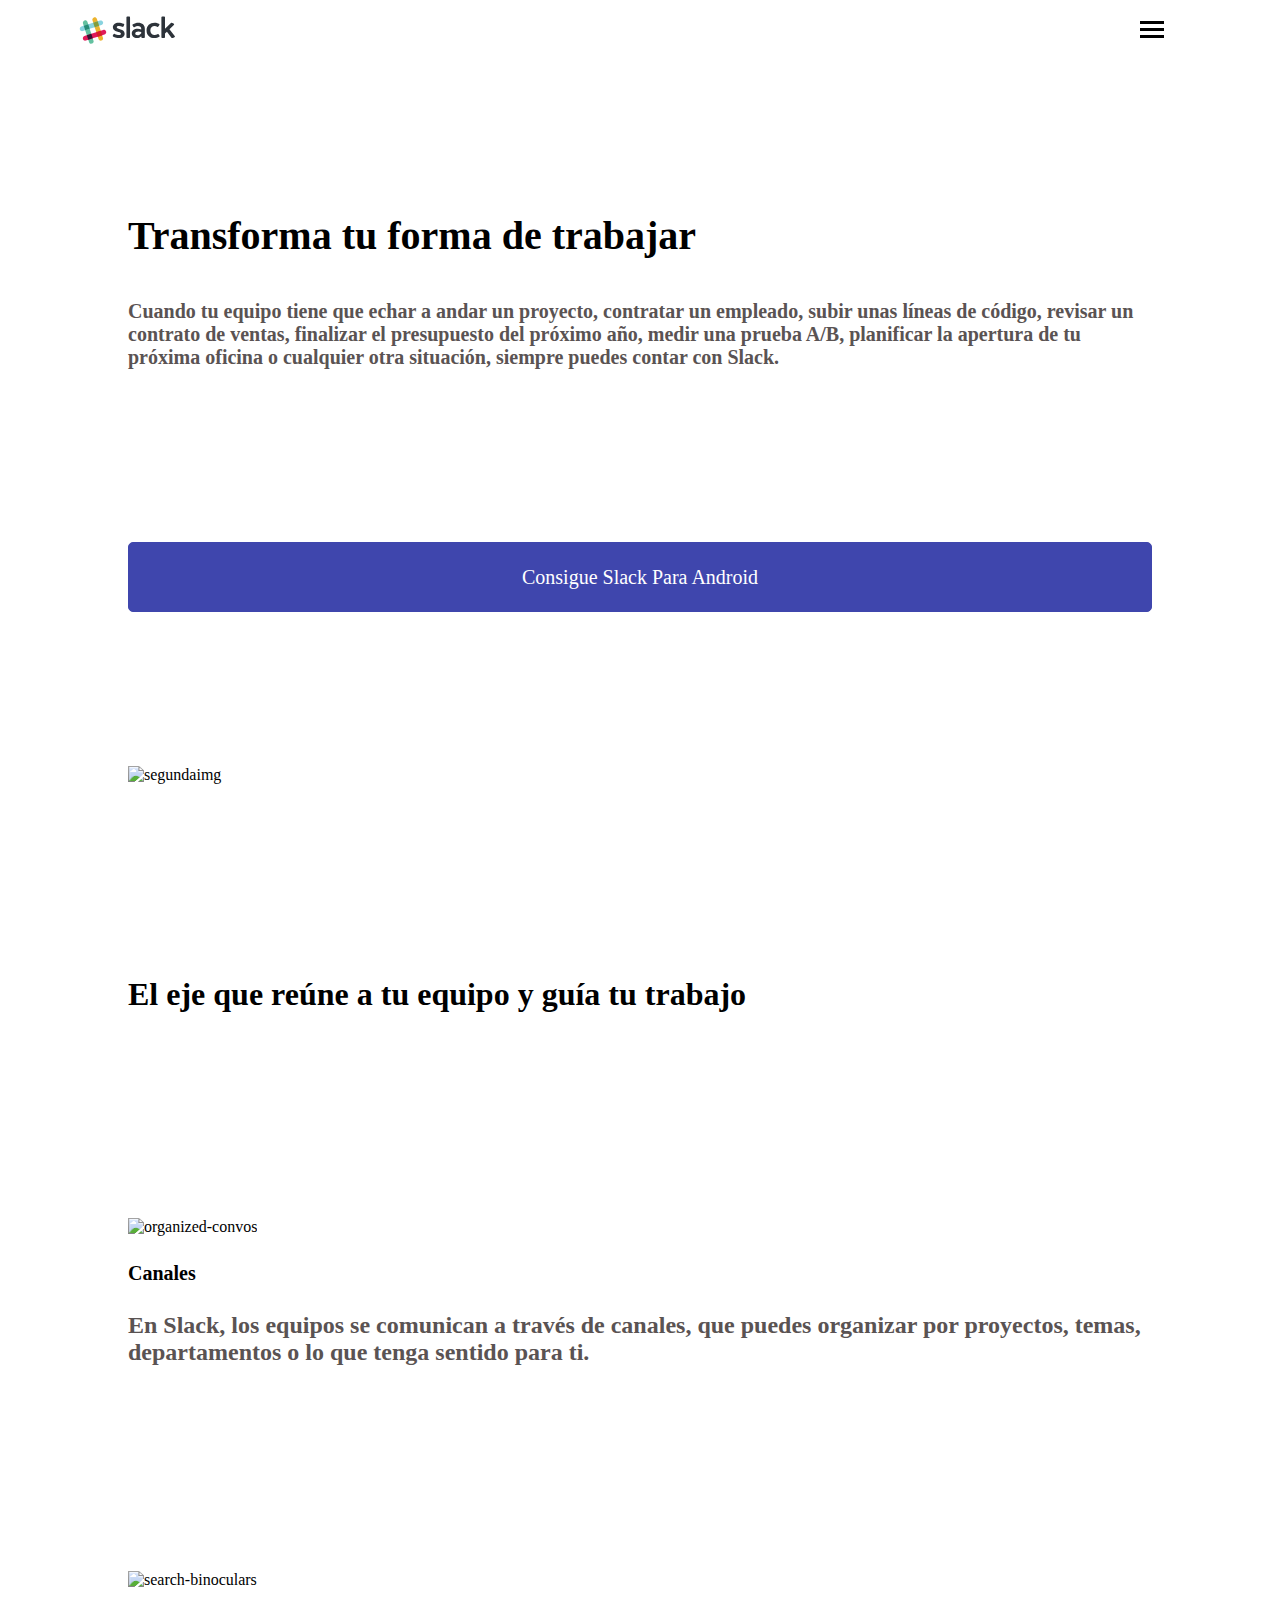
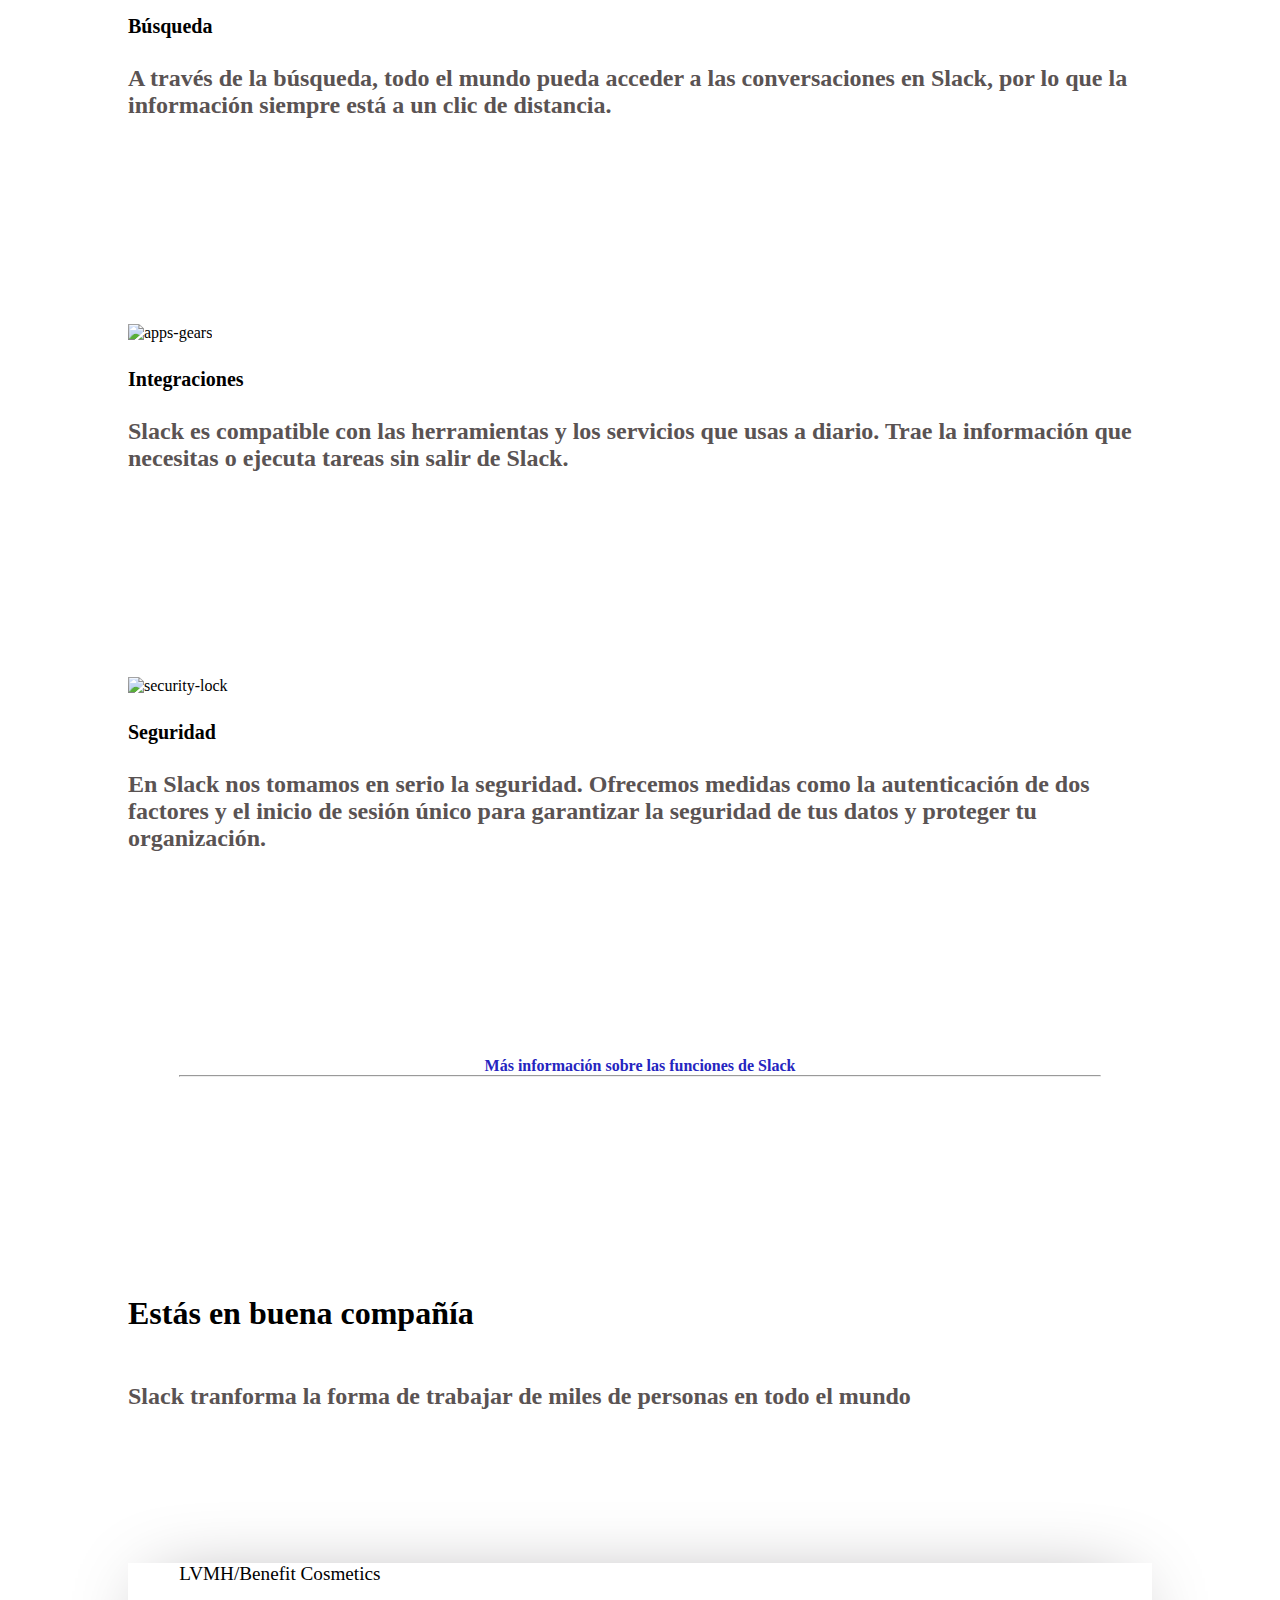
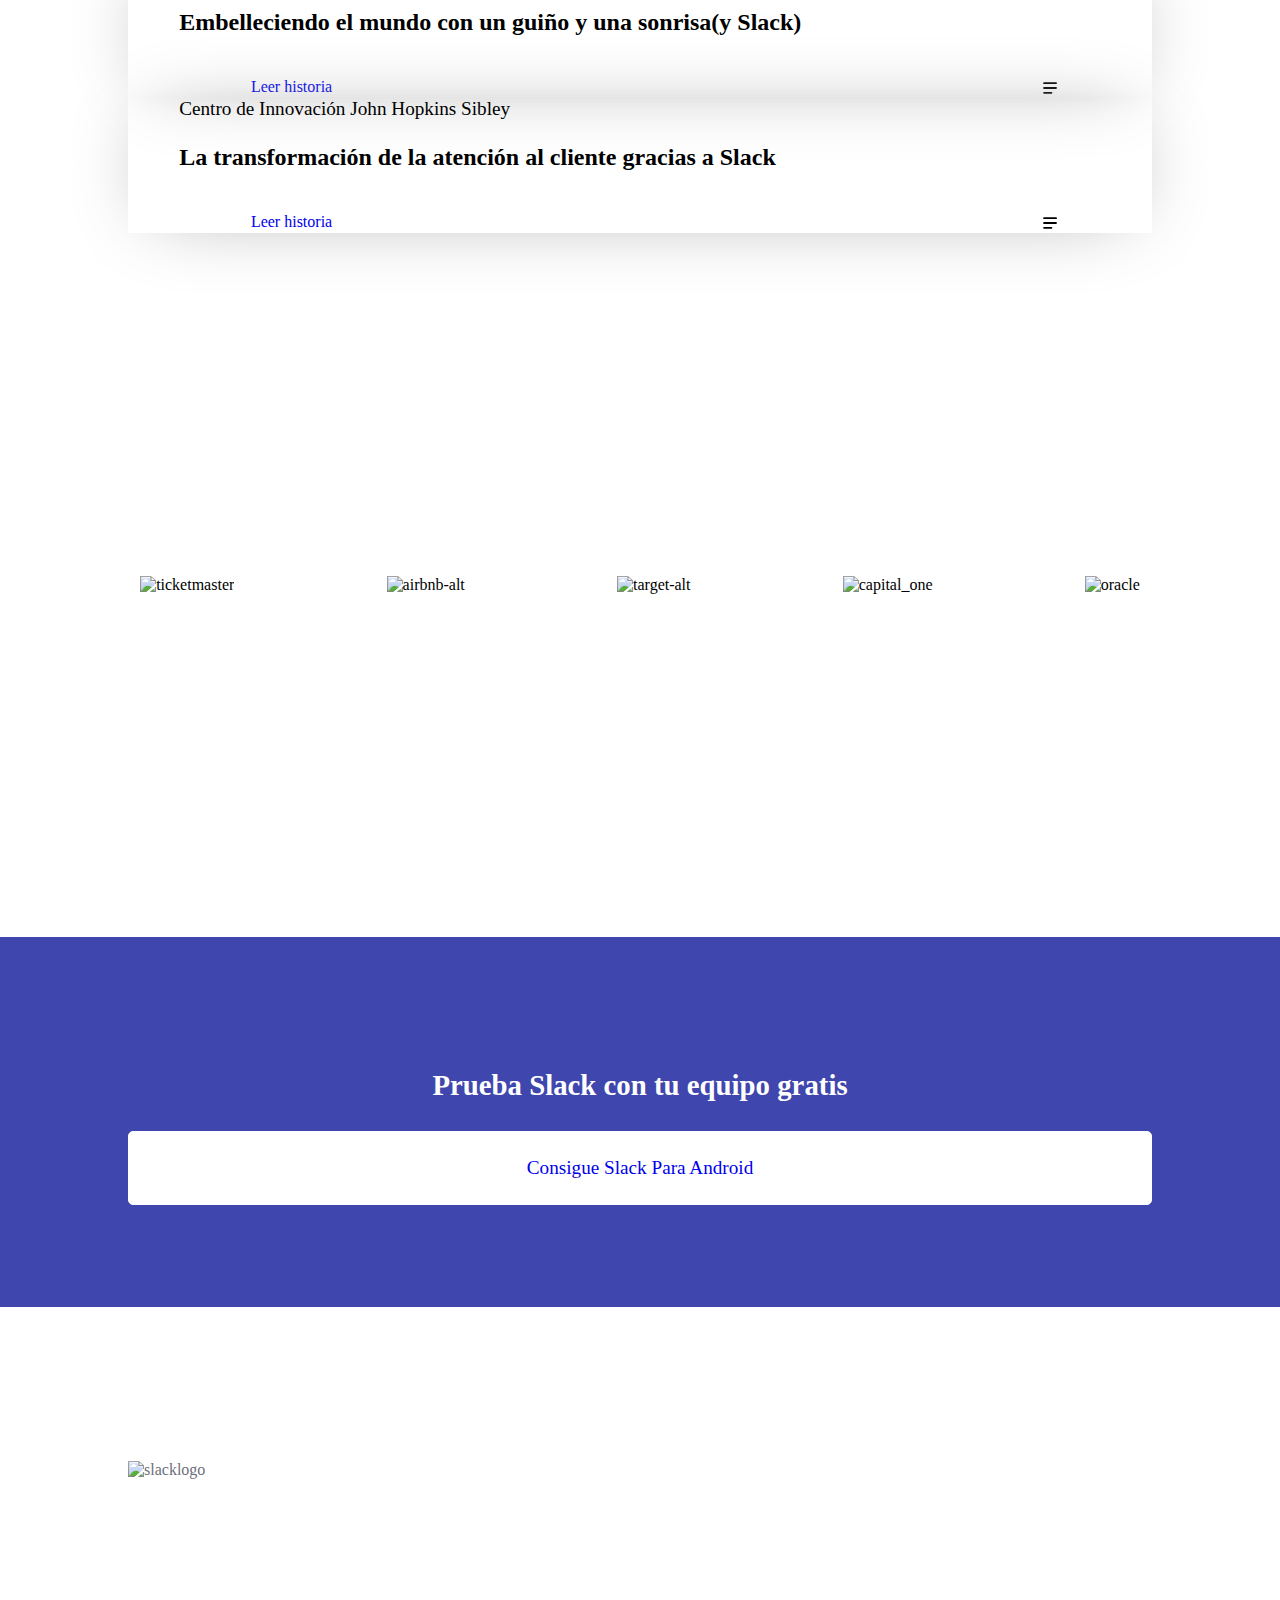
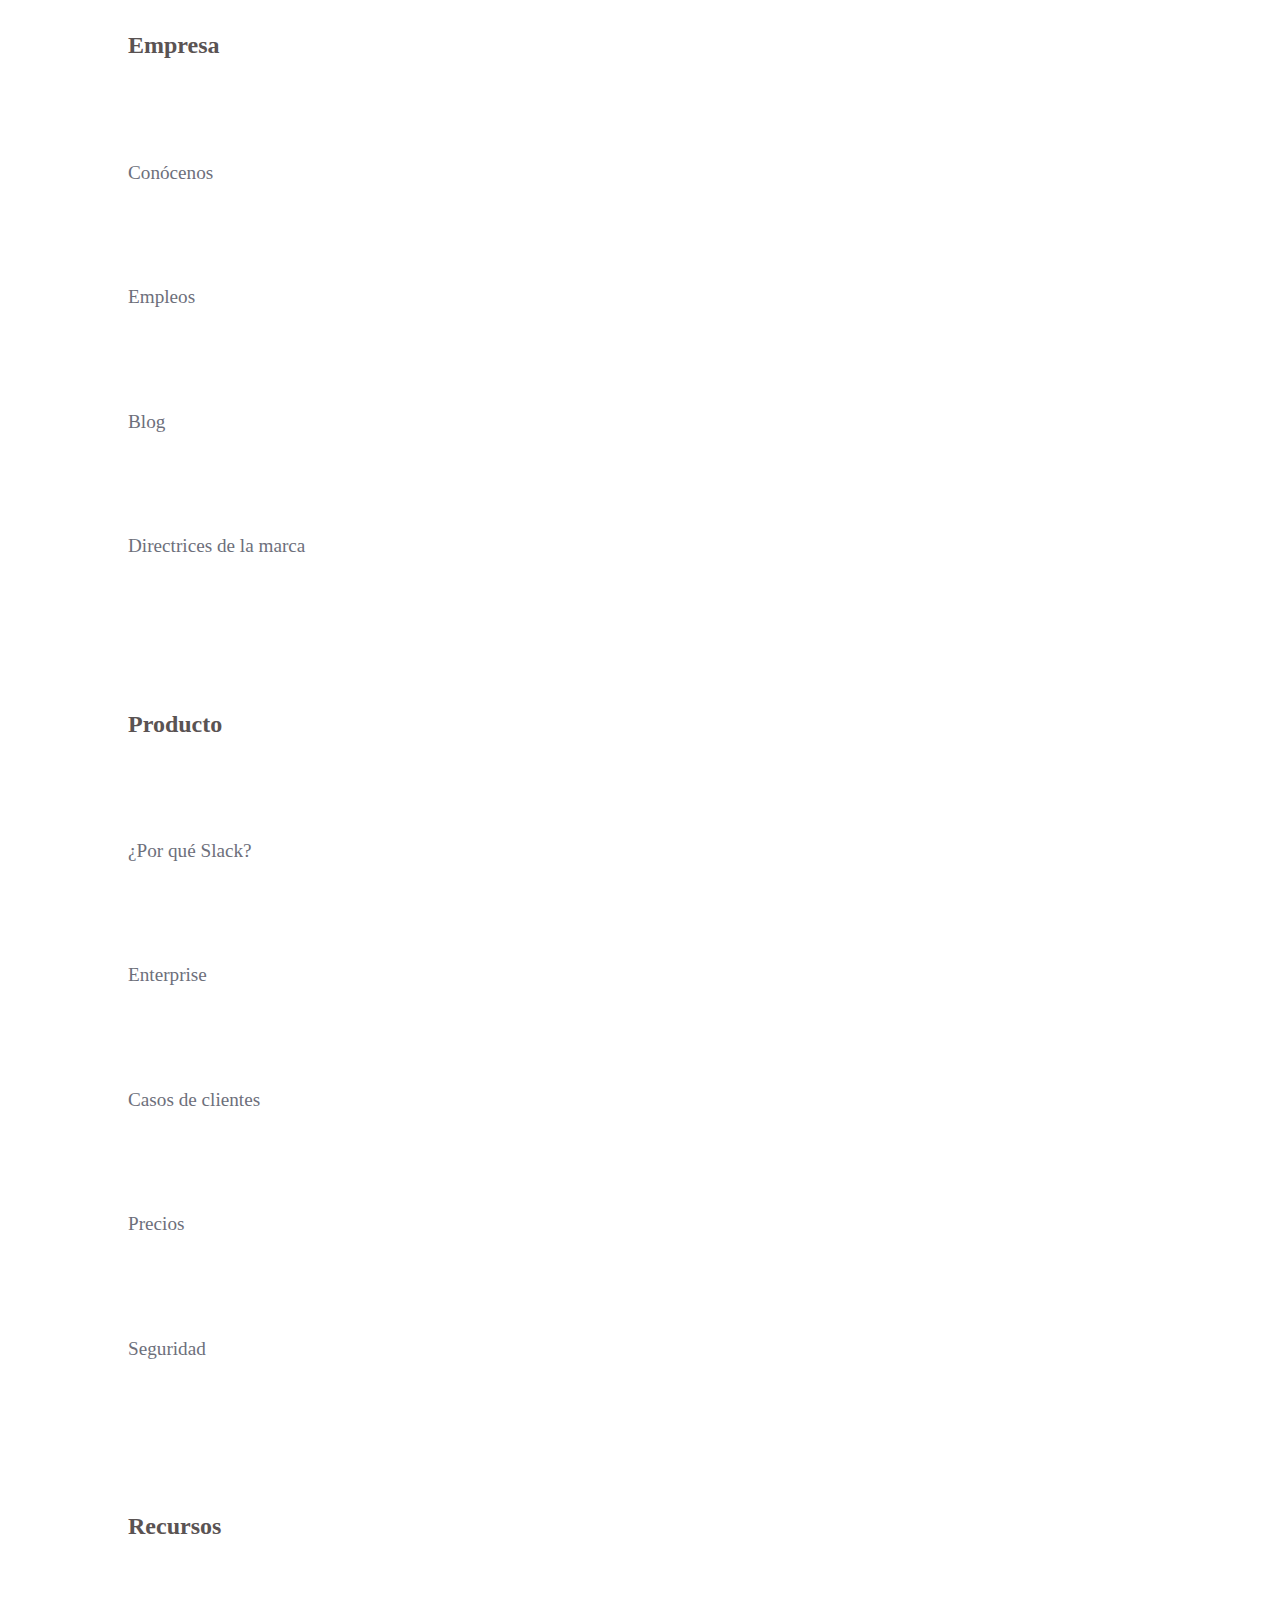
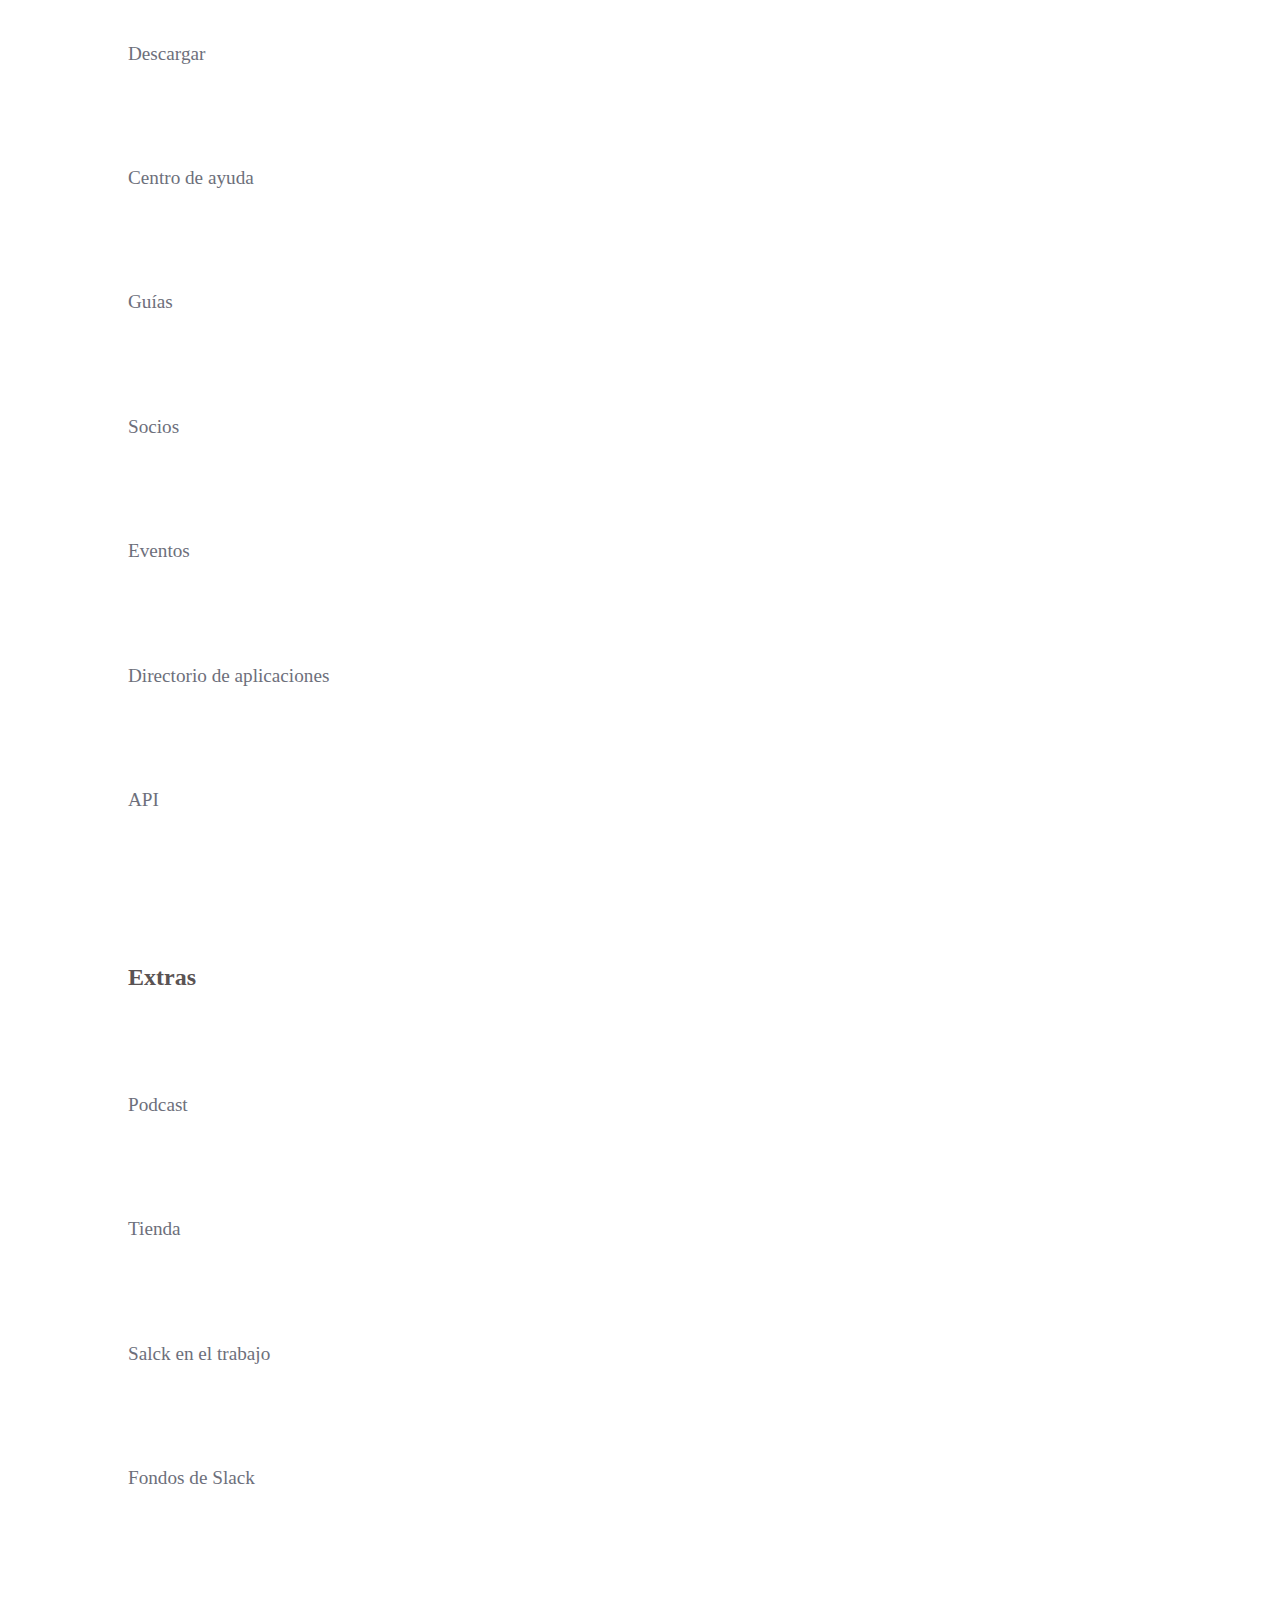
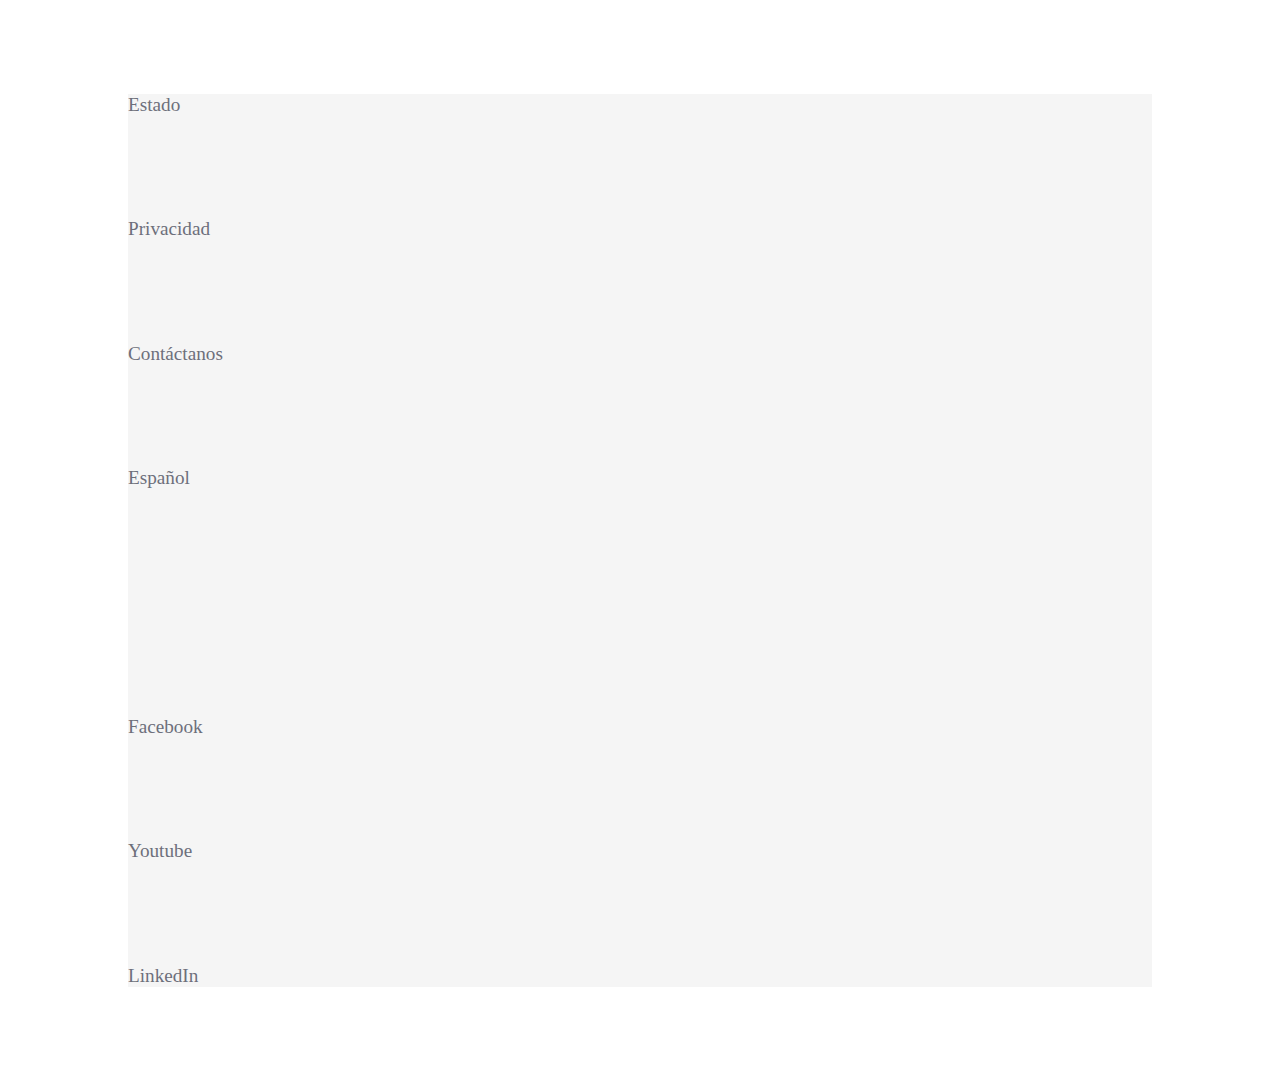
==== commit e4e35e96: "added a few more stiles" ====
--- a/index.html
+++ b/index.html
@@ -1,157 +1,165 @@
+
 <!doctype html>
-<html lang="es">
+<html lang="en">
 
-<head>
-  <title>Donde tu trabajo fluye | Slack</title>
-  <meta charset="utf-8">
-  <meta name="viewport" content="width=device-width, initial-scale=1, shrink-to-fit=no">
-  <link rel="stylesheet" type="text/css" href="style.css">
-</head>
+  <head>
+    <title>Donde tu trabajo fluye</title>
+    <meta charset="utf-8">
+    <meta name="viewport" content="width=device-width, initial-scale=1, shrink-to-fit=no">
+    <link rel="stylesheet" href="style.css">
+    <link rel="stylesheet" href="https://cdnjs.cloudflare.com/ajax/libs/font-awesome/4.7.0/css/font-awesome.min.css">
+  </head>
+  <body>
 
-<body>
-  <nav class="navigator">
-    <div class="navigator-container">
-      <div class="navigator-logo"><img src="https://upload.wikimedia.org/wikipedia/commons/thumb/b/b9/Slack_Technologies_Logo.svg/2000px-Slack_Technologies_Logo.svg.png" alt="Slack logo"></div>
-      <button class="navigation-button"></button>
-    </div>
-  </nav>
+    <nav class="wrapper-nav">
+      <div class="image1">
+        <svg xmlns="http://www.w3.org/2000/svg" viewBox="50 0 576 270" width="125" aria-label="Slack" class="c-slacklogo--color svg-replaced" shape-rendering="geometricPrecision"><path fill="#ECB32D" d="M141.8 87.1c-1.9-5.7-8-8.8-13.7-7-5.7 1.9-8.8 8-7 13.7l28.1 86.4c1.9 5.3 7.7 8.3 13.2 6.7 5.8-1.7 9.3-7.8 7.4-13.4 0-.2-28-86.4-28-86.4z"></path><path fill="#63C1A0" d="M98.3 101.2c-1.9-5.7-8-8.8-13.7-7-5.7 1.9-8.8 8-7 13.7l28.1 86.4c1.9 5.3 7.7 8.3 13.2 6.7 5.8-1.7 9.3-7.8 7.4-13.4 0-.2-28-86.4-28-86.4z"></path><path fill="#E01A59" d="M177.2 158.6c5.7-1.9 8.8-8 7-13.7-1.9-5.7-8-8.8-13.7-7L84 166.1c-5.3 1.9-8.3 7.7-6.7 13.2 1.7 5.8 7.8 9.3 13.4 7.4.2 0 86.5-28.1 86.5-28.1z"></path><path fill="#331433" d="M102 183.1c5.6-1.8 12.9-4.2 20.7-6.7-1.8-5.6-4.2-12.9-6.7-20.7l-20.7 6.7 6.7 20.7z"></path><path fill="#D62027" d="M145.6 168.9c7.8-2.5 15.1-4.9 20.7-6.7-1.8-5.6-4.2-12.9-6.7-20.7l-20.7 6.7 6.7 20.7z"></path><path fill="#89D3DF" d="M163 115.1c5.7-1.9 8.8-8 7-13.7-1.9-5.7-8-8.8-13.7-7l-86.4 28.1c-5.3 1.9-8.3 7.7-6.7 13.2 1.7 5.8 7.8 9.3 13.4 7.4.2 0 86.4-28 86.4-28z"></path><path fill="#258B74" d="M87.9 139.5c5.6-1.8 12.9-4.2 20.7-6.7-2.5-7.8-4.9-15.1-6.7-20.7l-20.7 6.7 6.7 20.7z"></path><path fill="#819C3C" d="M131.4 125.4c7.8-2.5 15.1-4.9 20.7-6.7-2.5-7.8-4.9-15.1-6.7-20.7l-20.7 6.7 6.7 20.7z"></path><path fill="#2D333A" d="M264.8 109.8c3.8 1.7 4.1 2.9 1.1 8.6-3.1 5.8-3.8 6.2-7.6 4.7-4.7-2-10.8-3.5-14.7-3.5-6.4 0-10.6 2.3-10.6 5.8 0 11.5 36.6 5.3 36.6 29.7 0 12.3-10.6 20.5-26.4 20.5-8.3 0-18.6-2.8-25.7-6.4-3.5-1.8-3.8-2.8-.7-8.7 2.6-5.1 3.5-5.7 7.3-4.1 6 2.6 13.7 4.7 18.8 4.7 5.8 0 9.7-2.4 9.7-5.8 0-11.1-37.3-5.8-37.3-29.5 0-12.6 10.5-21 26.2-21 7.6-.1 16.9 2.1 23.3 5zM294.4 80.8V172c0 1.4-1.5 2.8-3.5 2.8h-9.6c-2.1 0-3.5-1.5-3.5-2.8V80.8c0-4.5 1.3-4.9 8.3-4.9 8-.1 8.3.5 8.3 4.9zM362.6 132v39.3c0 2.1-1.5 3.5-3.5 3.5h-9.5c-2.2 0-3.7-1.6-3.5-3.8l.1-4.2c-5.1 5.7-12.5 8.7-19.9 8.7-14.3 0-23.9-8.3-23.9-20.6 0-13.1 10.8-22 27.1-22 6.2 0 11.8 1.1 16.4 3v-4.5c0-7.2-5.7-11.5-15.4-11.5-4.5 0-10.1 1.8-14.5 4.4-3.4 1.9-4.2 1.8-7.9-3.7-3.6-5.5-3.5-6.5 0-8.8 6.7-4.3 15.7-7.1 24-7.1 18.7 0 30.5 10.1 30.5 27.3zm-44.2 22.8c0 4.7 4 7.8 9.9 7.8 7.2 0 13.8-3.5 17.6-9.4v-6.1c-3.8-1.5-8.5-2.3-12.6-2.3-9 0-14.9 4.2-14.9 10zM427.6 109.9c3.5 2 3.6 3.1-.2 9-3.6 5.6-4.2 5.9-8.1 4-2.9-1.5-7.6-2.8-11.4-2.8-12 0-20 7.9-20 19.9 0 12.4 8 20.8 20 20.8 4.2 0 9.4-1.6 12.8-3.5 3.5-2 4.2-1.9 7.9 3.5 3.3 5 3.3 6.2.3 8.3-5.4 3.7-13.8 6.5-21.3 6.5-22.2 0-37.1-14.2-37.1-35.6 0-21.2 14.9-35.3 37.3-35.3 6.8 0 14.8 2.3 19.8 5.2zM500.2 166.2c2.8 3.5 1.7 4.8-5.3 7.3-7.1 2.6-8.1 2.4-10.6-.8l-19.9-26.5-8.9 8.6V172c0 1.4-1.5 2.8-3.5 2.8h-9.6c-2.1 0-3.5-1.5-3.5-2.8V80.8c0-4.5 1.3-4.9 8.3-4.9 8.1 0 8.3.6 8.3 4.9v51.8l27.2-26.1c3-2.8 4.7-2.6 10 .9 5.9 3.8 6.3 4.9 3.5 7.6L476 134.8l24.2 31.4z"></path></svg>
+      </div>
+      <div class="image2">
+        <svg xmlns="http://www.w3.org/2000/svg" width="24" height="17" viewBox="0 0 24 17" aria-label="" class="svg-replaced" shape-rendering="geometricPrecision"><path d="M0 0h24v3H0zm0 7h24v3H0zm0 7h24v3H0z" fill-rule="evenodd"></path></svg>
+      </div>
+    </nav>
 
-<section class="transforma">
-  <article class="transforma-container">
-    <h1 class="transforma-title">Transforma tu forma de trabajar</h1>
-    <p class="transforma-text">Cuando tu equipo tiene que echar a andar un proyecto, contratar un empleado, subir unas líneas de código, revisar un contrato de ventas, finalizar el presupuesto del próximo año, medir una prueba A/B, planificar la apertura de tu próxima oficina o cualquier otra situación, siempre puedes contar con Slack.</p>
-    <div class="transforma-bottom">
-      <button>PRIMEROS PASOS</button>
-      <p>¿Ya usas Skack? <a href="">Conéctate</a></p>
-    </div>
-</article>
-  <img src="images/transforma.png" alt=""/>
-</section>
+    <section class="first-section">
+      <h1>Transforma tu forma de trabajar</h1>
+      <p id="first-sec-paragraph">Cuando tu equipo tiene que echar a andar un proyecto, contratar un empleado, subir unas líneas de código, revisar un contrato de ventas, finalizar el presupuesto del próximo año, medir una prueba A/B, planificar la apertura de tu próxima oficina o cualquier otra situación, siempre puedes contar con Slack.</p>
+      <a id="first-button" href="#">Consigue Slack Para Android</a>
+      <img class="img-cards" src="/home/selim/Escritorio/IronHack/module-1/lab-slack-clone/images/secondpic.png" alt="segundaimg">
+    </section>
 
-<section class="eje">
-  <h2>El eje que reúne a tu equipo y guía tu trabajo</h2>
-  <p class="eje-subtitle">Slack es el lugar donde colaboras con tu equipo, donde puedes encontrar fácilmente la información que necesitas para tus proyectos e integrar todas las herramientas que usas para hacer tu trabajo.</p>
-  <div class="col-container">
-    <article class="col col1">
-      <img src="images/canales.png" alt="">
-      <p>Canales</p>
-      <p>En Slack, los equipos se comunican a través de canales, que puedes organizar por proyectos, temas, departamentos o lo que tenga sentido para ti.</p>
-    </article>
-    <article class="col col2">
-      <img src="images/busqueda.png" alt="">
-      <p>Búsqueda</p>
-      <p>A través de la búsqueda, todo el mundo pueda acceder a las conversaciones en Slack, por lo que la información siempre está a un clic de distancia.</p>
-    </article>
-    <article class="col col3">
-      <img src="images/integraciones.png" alt="">
-      <p>Integraciones</p>
-      <p>Slack es compatible con las herramientas y los servicios que usas a diario. Trae la información que necesitas o ejecuta tareas sin salir de Slack.</p>
-    </article>
-    <article class="col col4" id="last-art-eje">
-      <img src="images/seguridad.png" alt="">
-      <p>Seguridad</p>
-      <p>En Slack nos tomamos en serio la seguridad. Ofrecemos medidas como la autenticación de dos factores y el inicio de sesión único para garantizar la seguridad de tus datos y proteger tu organización.</p>   
-    </article>
-  </div>
-  <div class="eje-footer">Más información sobre las funciones de Slack</div>
-</section>
+    <section class="second-section">
+      <h2>El eje que reúne a tu equipo y guía tu trabajo</h2>
+      <article>
+        <img src="/home/selim/Escritorio/IronHack/module-1/lab-slack-clone/images/organized-convos.png" alt="organized-convos">
+        <h4>Canales</h4>
+        <p>En Slack, los equipos se comunican a través de canales, que puedes organizar por proyectos, temas, departamentos o lo que tenga sentido para ti.</p>
+      </article>
+      <article>
+        <img src="/home/selim/Escritorio/IronHack/module-1/lab-slack-clone/images/search-binoculars.png" alt="search-binoculars">
+        <h4>Búsqueda</h4>
+        <p>A través de la búsqueda, todo el mundo pueda acceder a las conversaciones en Slack, por lo que la información siempre está a un clic de distancia.</p>
+      </article>
+      <article>
+        <img src="/home/selim/Escritorio/IronHack/module-1/lab-slack-clone/images/apps-gears.png" alt="apps-gears">
+        <h4>Integraciones</h4>
+        <p>Slack es compatible con las herramientas y los servicios que usas a diario. Trae la información que necesitas o ejecuta tareas sin salir de Slack.</p>
+      </article>
+      <article>
+        <img src="/home/selim/Escritorio/IronHack/module-1/lab-slack-clone/images/security-lock.png" alt="security-lock">
+        <h4>Seguridad</h4>
+        <p>En Slack nos tomamos en serio la seguridad. Ofrecemos medidas como la autenticación de dos factores y el inicio de sesión único para garantizar la seguridad de tus datos y proteger tu organización.</p>
+      </article>
+      <h4 class="slack-functions">Más información sobre las funciones de Slack</h4>
+      <hr>
+    </section>
 
-<section class="our-companies">
-  <header class="companies-header">
-    <h2>Estás en buena compañía</h2>
-    <p>Slack transforma la forma de trabajar de miles de personas en todo el mundo.</p>
-  </header>
-  <article class="benefit companies-container">
-    <div class="company-header">
-      <h3>LVMH/Benefit Cosmetics</h4>
-      <p>Embelleciendo el mundo con un guiño y una sonrisa (y Slack).</p>
-    </div>
-    <div class="companies-images">
-      <img src="images/benefit.jpg" alt="">
-    </div>
-    <div class="companies-footer">LEER HISTORIA</div>
-  </article>
-  
-  <article class="johns-hopkins companies-container">
-    <div class="company-header">
-      <h3>Centro de Innovación Johns Hopkins Sibley</h4>
-      <p>La transformación de la atención al paciente gracias a Slack.</p>
-    </div>      
-    <div class="companies-images">
-      <img src="images/john.jpg" alt="">
-    </div>
-    <div class="companies-footer">LEER HISTORIA</div>
-  </article> 
-</section>
+    <section class="third-section">
+      <h2>Estás en buena compañía</h2>
+      <p id="third-sec-paragraph">Slack tranforma la forma de trabajar de miles de personas en todo el mundo</p>
+      <div class="button-cards">
+        <a href="#">
+          <span class="span-deco">LVMH/Benefit Cosmetics</span>
+          <h3 class="deco-h3">Embelleciendo el mundo con un guiño y una sonrisa(y Slack)</h3>
+          <img class="img-cards" src="/home/selim/Escritorio/IronHack/module-1/lab-slack-clone/images/card_benefit.jpg" alt="">
+          <div class="story-card">
+            <span>Leer historia</span>
+            <svg xmlns="http://www.w3.org/2000/svg" viewBox="-288 379 35 35" width="20" height="20" aria-hidden="true" class="c-card__cta-icon svg-replaced" shape-rendering="geometricPrecision"><path d="M-260 386.5h-21c-.8 0-1.5.7-1.5 1.6s.7 1.6 1.5 1.6h21.1c.8 0 1.5-.7 1.5-1.6s-.8-1.6-1.6-1.6zm0 8.4h-21c-.8 0-1.5.7-1.5 1.6 0 .9.7 1.6 1.5 1.6h21.1c.8 0 1.5-.7 1.5-1.6s-.8-1.6-1.6-1.6zm-8 8.5h-13c-.8 0-1.5.7-1.5 1.6 0 .9.7 1.6 1.5 1.6h13.1c.8 0 1.5-.7 1.5-1.6s-.8-1.6-1.6-1.6z"></path></svg>
+          </div>
+        </a>
+      </div>
+      <div class="button-cards">
+          <a href="#">
+            <span class="span-deco">Centro de Innovación John Hopkins Sibley</span>
+            <h3 class="deco-h3">La transformación de la atención al cliente gracias a Slack</h3>
+            <img class="img-cards" src="/home/selim/Escritorio/IronHack/module-1/lab-slack-clone/images/card_hopkins.jpg" alt="">
+            <div class="story-card">
+              <span>Leer historia</span>
+              <svg xmlns="http://www.w3.org/2000/svg" viewBox="-288 379 35 35" width="20" height="20" aria-hidden="true" class="c-card__cta-icon svg-replaced" shape-rendering="geometricPrecision"><path d="M-260 386.5h-21c-.8 0-1.5.7-1.5 1.6s.7 1.6 1.5 1.6h21.1c.8 0 1.5-.7 1.5-1.6s-.8-1.6-1.6-1.6zm0 8.4h-21c-.8 0-1.5.7-1.5 1.6 0 .9.7 1.6 1.5 1.6h21.1c.8 0 1.5-.7 1.5-1.6s-.8-1.6-1.6-1.6zm-8 8.5h-13c-.8 0-1.5.7-1.5 1.6 0 .9.7 1.6 1.5 1.6h13.1c.8 0 1.5-.7 1.5-1.6s-.8-1.6-1.6-1.6z"></path></svg>
+            </div>
+          </a>
+        </div>
+    </section>
 
-<section class="logos">
-  <img src="" alt="ticketmaster logo">
-  <img src="" alt="airbnb logo">
-  <img src="" alt="target logo">
-  <img src="" alt="capital one logo">
-  <img src="" alt="oracle logo">
-</section>
-<section class="prueba-slack">
-  <div class="prueba-container">
-    <h2>Prueba Slack con tu equipo gratis</h2>
-    <button>PRIMEROS PASOS</button>
-  </div>
-</section>
+    <section class="fourth-section">
+      <div class="companies-pics">
+        <div class="companies-pics-mar"><img src="/home/selim/Escritorio/IronHack/module-1/lab-slack-clone/images/ticketmaster.png" alt="ticketmaster"></div>
+        <div class="companies-pics-mar"><img src="/home/selim/Escritorio/IronHack/module-1/lab-slack-clone/images/airbnb-alt.png" alt="airbnb-alt"></div>
+        <div class="companies-pics-mar"><img src="/home/selim/Escritorio/IronHack/module-1/lab-slack-clone/images/target-alt.png" alt="target-alt"></div>
+        <div class="companies-pics-mar"><img src="/home/selim/Escritorio/IronHack/module-1/lab-slack-clone/images/capital_one.png" alt="capital_one"></div>
+        <div class="companies-pics-mar"><img src="/home/selim/Escritorio/IronHack/module-1/lab-slack-clone/images/oracle.png" alt="oracle"></div>
+      </div>
+    </section>
 
-<section class="links">
-    <div class="links-images"><img src="" alt=""></div>
-    <div class="links-lists">
-       <p>EMPRESA</p>
-      <ul>
-        <li>Conócenos</li>
-        <li>Empleos</li>
-        <li>Blog</li>
-        <li>Directrices de la marca</li>
-      </ul>
-      <p>PRODUCTO</p>
-      <ul>
-        <li>¿Por qué Slack?</li>
-        <li>Enterprise</li>
-        <li>Casos de clientes</li>
-        <li>Precios</li>
-        <li>Seguridad</li>
-      </ul>
-      <p>RECURSOS</p>
-      <ul>
-        <li>Descargar</li>
-        <li>Centro de ayuda</li>
-        <li>Guías</li>
-        <li>Socios</li>
-        <li>Eventos</li>
-        <li>Directorio de Aplicaciones</li>
-        <li>API</li>
-      </ul>
-      <p>EXTRAS</p>
-      <ul>
-        <li>Podcast</li>
-        <li>Tienda de Slack</li>
-        <li>Slack en el trabajo</li>
-        <li>Fondos de Slack</li>
-      </ul>
-  </div>
-</section>
+    <section class="fifth-section">
+      <h3 id="h3-fifth-section">Prueba Slack con tu equipo gratis</h3>
+      <a id="fifth-section-button" href="#">Consigue Slack Para Android</a>
+    </section>
 
-<footer>
-  <div class="footer-links">
-    <ul>
-      <li>Estado</li>
-      <li>Privacidad y términos</li>
-      <li>Contáctanos</li>
-      <li>Español</li>
-    </ul>
-  </div>
-  <div class="footer-logos">
-    <img src="" alt="">
-    <img src="" alt="">
-    <img src="" alt="">
-    <img src="" alt="">
-  </div>
-</footer>
+    <footer>
+      <div>
+        <img src="/home/selim/Escritorio/IronHack/module-1/lab-slack-clone/images/slackultima.png" alt="slacklogo">
+        <div>
+          <p>Empresa</p>
+          <ul>
+            <a href=""><li>Conócenos</li></a>
+            <a href=""><li>Empleos</li></a>
+            <a href=""><li>Blog</li></a>
+            <a href=""><li>Directrices de la marca</li></a>
+          </ul>
+        </div>
+        <div>
+          <p>Producto</p>
+          <ul>
+            <a href=""><li>¿Por qué Slack?</li></a>
+            <a href=""><li>Enterprise</li></a>
+            <a href=""><li>Casos de clientes</li></a>
+            <a href=""><li>Precios</li></a>
+            <a href=""><li>Seguridad</li></a>
+          </ul>
+        </div>
+        <div>
+          <p>Recursos</p>
+          <ul>
+            <a href=""><li>Descargar</li></a>
+            <a href=""><li>Centro de ayuda</li></a>
+            <a href=""><li>Guías</li></a>
+            <a href=""><li>Socios</li></a>
+            <a href=""><li>Eventos</li></a>
+            <a href=""><li>Directorio de aplicaciones</li></a>
+            <a href=""><li>API</li></a>
+          </ul>
+        </div>
+        <div>
+          <p>Extras</p>
+          <ul>
+            <a href=""><li>Podcast</li></a>
+            <a href=""><li>Tienda</li></a>
+            <a href=""><li>Salck en el trabajo</li></a>
+            <a href=""><li>Fondos de Slack</li></a>
+          </ul>
+        </div>
+      </div>
+      <div>
+        <div class="social-media">
+          <div>
+            <ul>
+              <a href=""><li>Estado</li></a>
+              <a href=""><li>Privacidad</li></a>
+              <a href=""><li>Contáctanos</li></a>
+            </ul>
+          </div>
+          <div>
+            <ul>
+              <a href=""><li>Español</li></a>
+              <a href=""><li><i class="fab fa-twitter"></i></li></a>
+              <a href=""><li>Facebook</li></a>
+              <a href=""><li>Youtube</li></a>
+              <a href=""><li>LinkedIn</li></a>
+            </ul>
+          </div>
+        </div>
+      </div>
+    </footer>
 
-</body>
+  </body>
 </html>--- a/style.css
+++ b/style.css
@@ -1,7 +1,3 @@
-/* ---- reset ---- */
-@import url('https://fonts.googleapis.com/css?family=Nunito');
-@import url('https://fonts.googleapis.com/css?family=Merriweather');
-
 html {
   box-sizing: border-box;
 }
@@ -14,270 +10,286 @@
   padding: 0;
 }
 
-
-/* ---- typography ---- */
-
 body {
-  font-family: 'Nunito', serif;
-}
-
+  width: 100%;
+  box-sizing: border-box;
+}
+
+.red {
+  background-color: red;
+}
+
+/*-----------typography------------*/
 
 h1 {
-  font-size: 34px;
-  font-family: 'Merriweather', serif;
+  font-size: 250%;
+  text-align: left;
+  line-height: 85%;
 }
 
 h2 {
-  font-size: 28px;
-  font-family: 'Merriweather', serif;
-}
-
-.transforma-text {
-  color: darkgray;
-}
-
-
-.transforma-bottom button {
+  font-size: 200%;
+}
+
+.deco-h3 {
+  font-size: 150%; 
+  color: black;
+  margin-left: 5%;
+  text-align: left;
+}
+
+#h3-fifth-section {
+  font-size: 180%;
   color: white;
 }
 
-.col p:first-of-type {
-  font-size: 20px;
+h4{
+  font-size: 125%;
+  text-decoration: none;
+}
+
+p {
+  font-size: 150%;
+  text-align: left;
+  color: rgb(90, 83, 83);
   font-weight: bold;
 }
 
-.col p:last-child {
-  font-size: 17px;
-}
-
-.eje-footer {
-  font-size: 20px;
-  color: #3f46ad;
-}
-
-.company-header h3 {
-  font-size: 18px;
-}
-
-.company-header p {
-  font-size: 20px;
-  font-weight: bold;
-  font-family: 'Merriweather', serif;
-}
-
-
-.companies-footer {
-  color: #3f46ad;
-  font-weight: bold;
-}
-
-.prueba-container button {
-  color: #3f46ad;
-  font-weight: bold;
-  font-size: 18px;
-}
-
-div.prueba-container {
-  color: white;
-}
-
-.links {
-  color: gray;
-}
-
-.links-lists>p {
-  font-weight: bold;
-}
-
-/* ---- layout ---- */
-
-body {
-  margin: 0px;
-  padding: 0px;
-}
-
-section {
-  margin: 30px;
-}
-
-nav {
-  margin: 10px 30px 20px 30px;
+.slack-functions {
+  color: rgb(37, 37, 192);
+  text-align: center;
+  font-size: 100%;
+}
+
+hr {
+  background-color: rgb(37, 37, 192);
+  height: 1%;
+}
+
+.span-deco {
+  font-size: 120%;
+  color: black;
+  text-align: left;
+  margin-left: 5%;
+}
+
+a {
+  text-decoration: none;
+}
+
+.compania {
+  font-size: 200%;
 }
 
 ul {
   list-style: none;
+  font-size: 120%;
+}
+
+#first-sec-paragraph {
+  font-size: 125%;
+}
+
+/*---------layout------------*/
+
+article {
+  margin: 20% 0;
+}
+
+.slack-functions {
+  margin: 0 5%;
+}
+
+hr {
+  margin: 0 5%;
+}
+
+.img-cards {
+  width: 100%;
+}
+
+.wrapper-nav {
+  display: grid;
+  grid-template-columns: 40% auto 20%;
+  grid-template-areas: "image1 . image2";
+  align-items: center;
+  position: fixed;
+  width: 100%;
+  top: 0;
+  background-color: white;
+}
+
+h1 {
+  ;
+}
+
+h2 {
+  
+}
+
+h4 {
+  
+}
+
+footer p {
+  margin-top: 15%;
+}
+
+a {
+  margin: 0 auto;
+}
+
+.companies-pics {
+  display: flex;
+  justify-content: space-around;
+  flex-wrap: wrap;
+  margin: 25% 5%;
+}
+
+.companies-pics-mar {
+  margin: 2%;
+}
+
+ul {
+  padding-left: 0;
+}
+
+li {
+  color: #6d6f7b;
+  margin: 10% 0;
+}
+
+.social-media {
+  background-color: #f5f5f5;
+  width: 100%;
   margin: 0;
   padding: 0;
-  line-height: 3em;
-  padding-bottom: 14px;
-}
-
-.links-lists>p {
-}
-
-footer {
-  color: #444444;
-  font-weight: bold;
-}
-
-
-/* ---- components ---- */
-
-.navigator-logo img {
-  width: 150px;
-  float:left;
-}
-
-button {
-  border: 0px;
-}
-
-.navigation-button {
-  float: right;
-  width:40px; 
-  height:40px;
-  background: url("images/button.PNG") no-repeat scroll 0 0 transparent;
-  padding-right: 40px;
-}
-
-.transforma-bottom button {
-  max-width: 100%;
-  width: 100%;
-  height: 60px;
-  background: rgb(66, 108, 183);
+}
+
+#third-sec-paragraph {
+  margin-bottom: 15%;
+}
+
+.story-card {
+  display: grid;
+  width: 100%;
+  grid-template-columns: 60% auto 20%;
+}
+
+svg {
+  grid-column-start: 3;
+  margin: 0 auto;
+}
+
+div span {
+  margin-left: 20%;
+}
+/*----------components----------*/
+
+
+
+.button-cards{
+  border: none;
+  box-shadow: 0px 0px 80px -27px #999699;
+}
+
+.image1 {
+  grid-area: image1;
+  padding-left: 15%;
+}
+.image2 {
+  grid-area: image2;
+  text-align: center;
+}
+
+#fifth-section-button{
+  border: 1px solid white;
+  height: 20%;
+  width: 100%;
+  background-color: white;
+  display: flex;
+  flex-direction: column;
+  justify-content: center;
+  border-radius: 5px;
+  font-size: 120%;
+  padding: 0 20%;
+}
+
+footer div img {
+  width: 20%;
+  margin-top: 15%;
+}
+
+#first-button {
+  border: 1px solid #3f46ad;
   color: white;
-  size: 20px;
-  font-weight: bold;
-  border-radius: 4px;
-}
-
-.transforma img {
-  max-width:100%;
-  max-height:100%;
-}
-
-.col img {
-  max-width: 20%; 
-  max-height:20%;
-}
-
-.companies-images img {
-  max-width:100%;
-  max-height:100%;
-  width: 100%;
-}
-
-.prueba-container button {
+  background-color: #3f46ad;
+  border-radius: 5px;
+  font-size: 125%;
+  padding: 0 20%;
+  text-align: center;
+  height: 70px;
+  margin: 15% 0;
+  display: flex;
+  flex-direction: column;
+  justify-content: center;
+}
+
+
+
+/*----------sections-----------*/
+
+.first-section {
   width: 80%;
-  height: 60px;
-  background: white;
-  size: 20px;
-  font-weight: bold; 
-  border-radius: 4px;
-}
-
-/* ---- section ---- */
-
-section {
-  margin: 30px;
-}
-
-.transforma {
-  clear: both;
-  overflow: hidden;
-}
-
-.transforma-bottom {
-  padding-top: 20px;
-}
-
-.eje {
-  padding-top: 30px;
-}
-.col-container article {
-  padding-bottom: 30px;
-}
-
-#last-art-eje {
-  padding-bottom: 10px;
-}
-.col p:first-of-type {
-  font-size: 20px;
-  font-weight: bold;
-  margin-top: 10px;
-  margin-bottom:6px;
-}
-
-.col p:last-child {
-  font-size: 17px;
-  margin-top: 0px;
-}
-
-.eje-footer {
-  margin-top: 0px;
-  border-bottom: 2px solid #3f46ad;
-  font-size: 20px;
-  color: #3f46ad;
-  text-align: center;
-}
-
-.our-companies {
-  padding-top: 20px;
-}
-
-.companies-container {
-  box-shadow: 0px 0px 34px -5px rgba(163,163,163,1);
-  margin-top: 10px;
-}
-
-.company-header{
-  padding-left: 15px;
-  padding-top: 10px;
-}
-.company-header h3 {
-  font-size: 18px;
-  margin-bottom:2px;
-}
-
-.company-header p {
-  font-size: 25px;
-  margin-top: 0px;
-  font-weight: bold;
-}
-
-.companies-footer {
-  height: 60px;
-  padding-left: 15px;
-  padding-top: 18px;
-  color: #3f46ad;
-  font-weight: bold;
-  margin: 0px;
-}
-
-.logos {
-  padding-top: 20px;
-}
-
-section.prueba-slack {
+  display: flex;
+  flex-direction: column;
+  justify-content: center;
+  margin: 15% auto;
+}
+.second-section {
+  width: 80%;
+  margin: 15% auto;
+}
+
+.third-section {
+  width: 80%;
+  display: flex;
+  flex-direction: column;
+  justify-content: center;
+  margin: 0 auto;
+  margin-top: 10%;
+}
+
+.fourth-section {
+  
+}
+
+.fifth-section {
+  display: flex;
+  flex-direction: column;
+  justify-content: center;
+  padding: 0 10% 0 10%;
+  text-align: center;
   background-color: #3f46ad;
   height: 370px;
-  text-align: center;
-  margin: 0px;
-}
-
-div.prueba-container {
-  align-items: center;
-  max-height: 40%;
-  padding-top: 25%;
+  vertical-align: ;
+
 }
 
 footer {
-  background-color: lightgray;
-  text-align: center;
-}
-
-footer>ul {
-  height: 100%;
-  position: relative;
-}
-
+  display: flex;
+  flex-direction: column;
+  padding: 0 10% 0 10%;
+  color: #6d6f7b;
+}
+
+
+
+
+
+
+
+
+
+
+
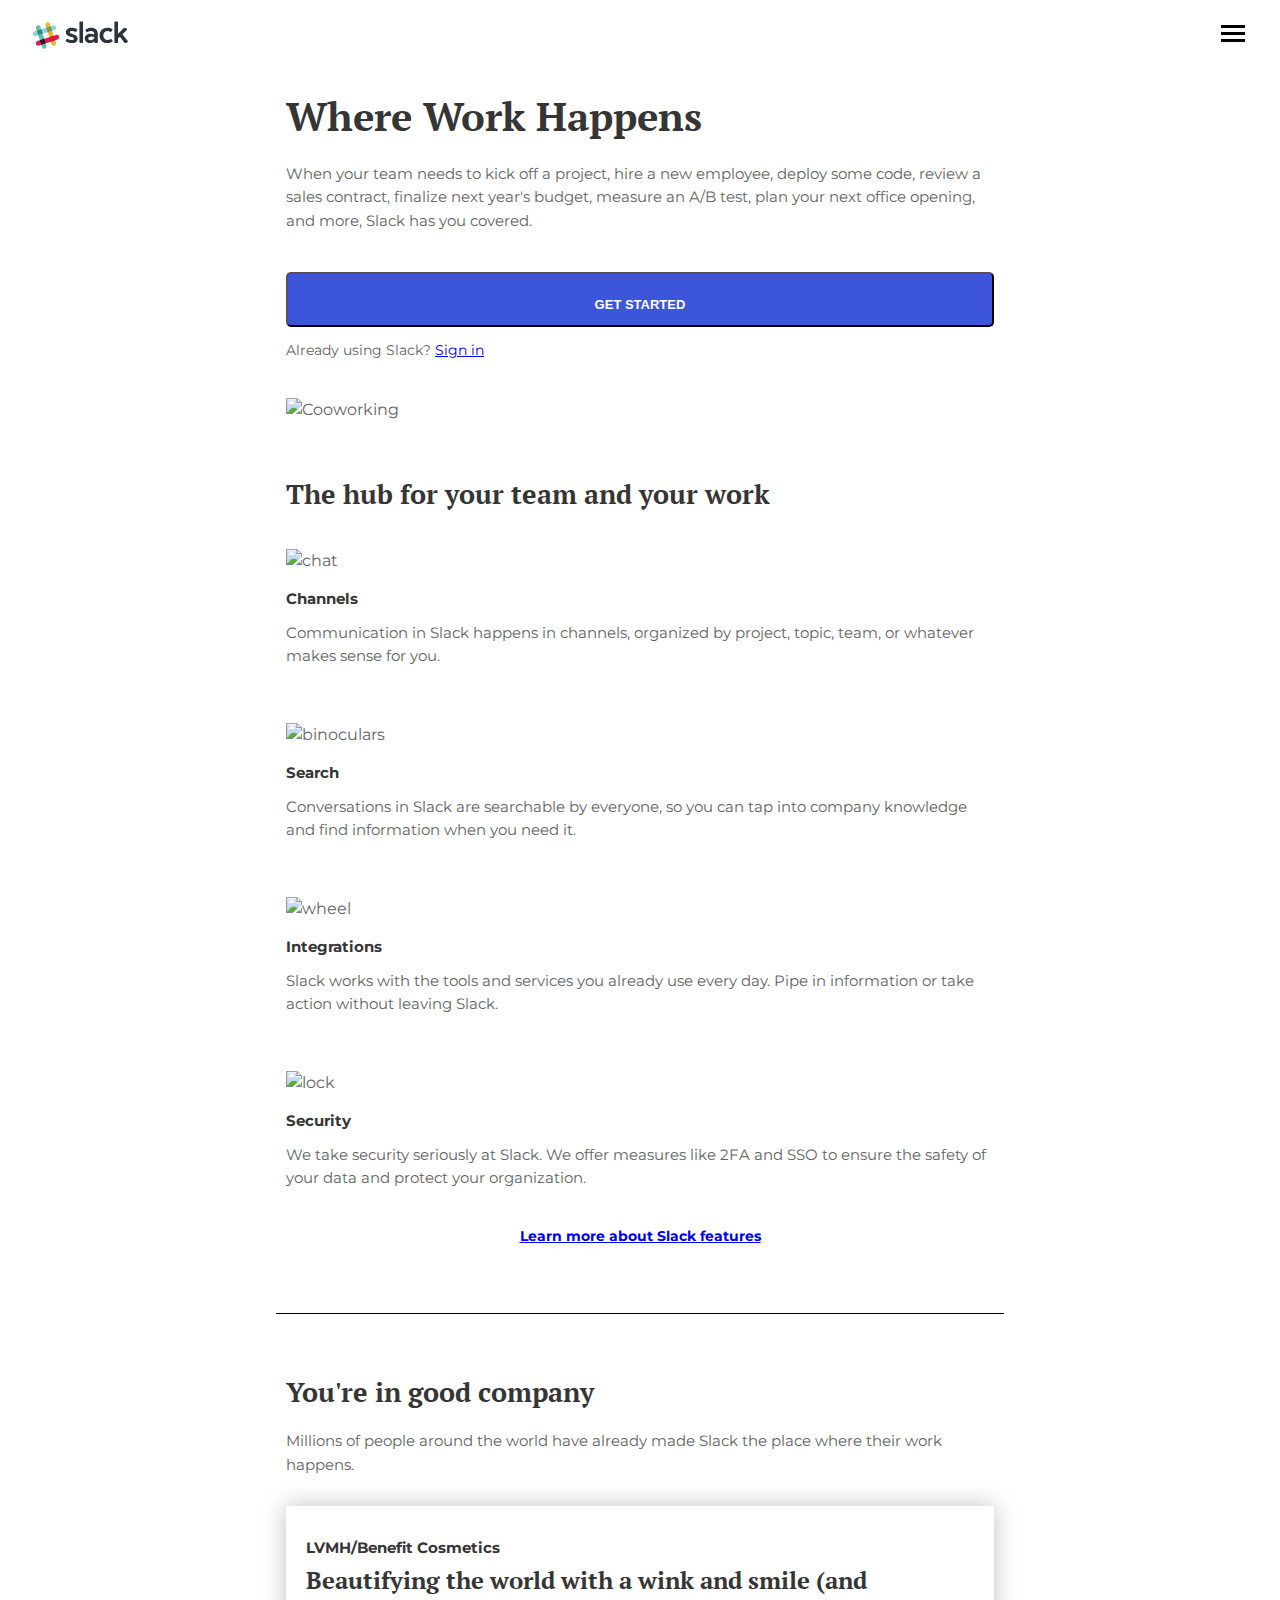
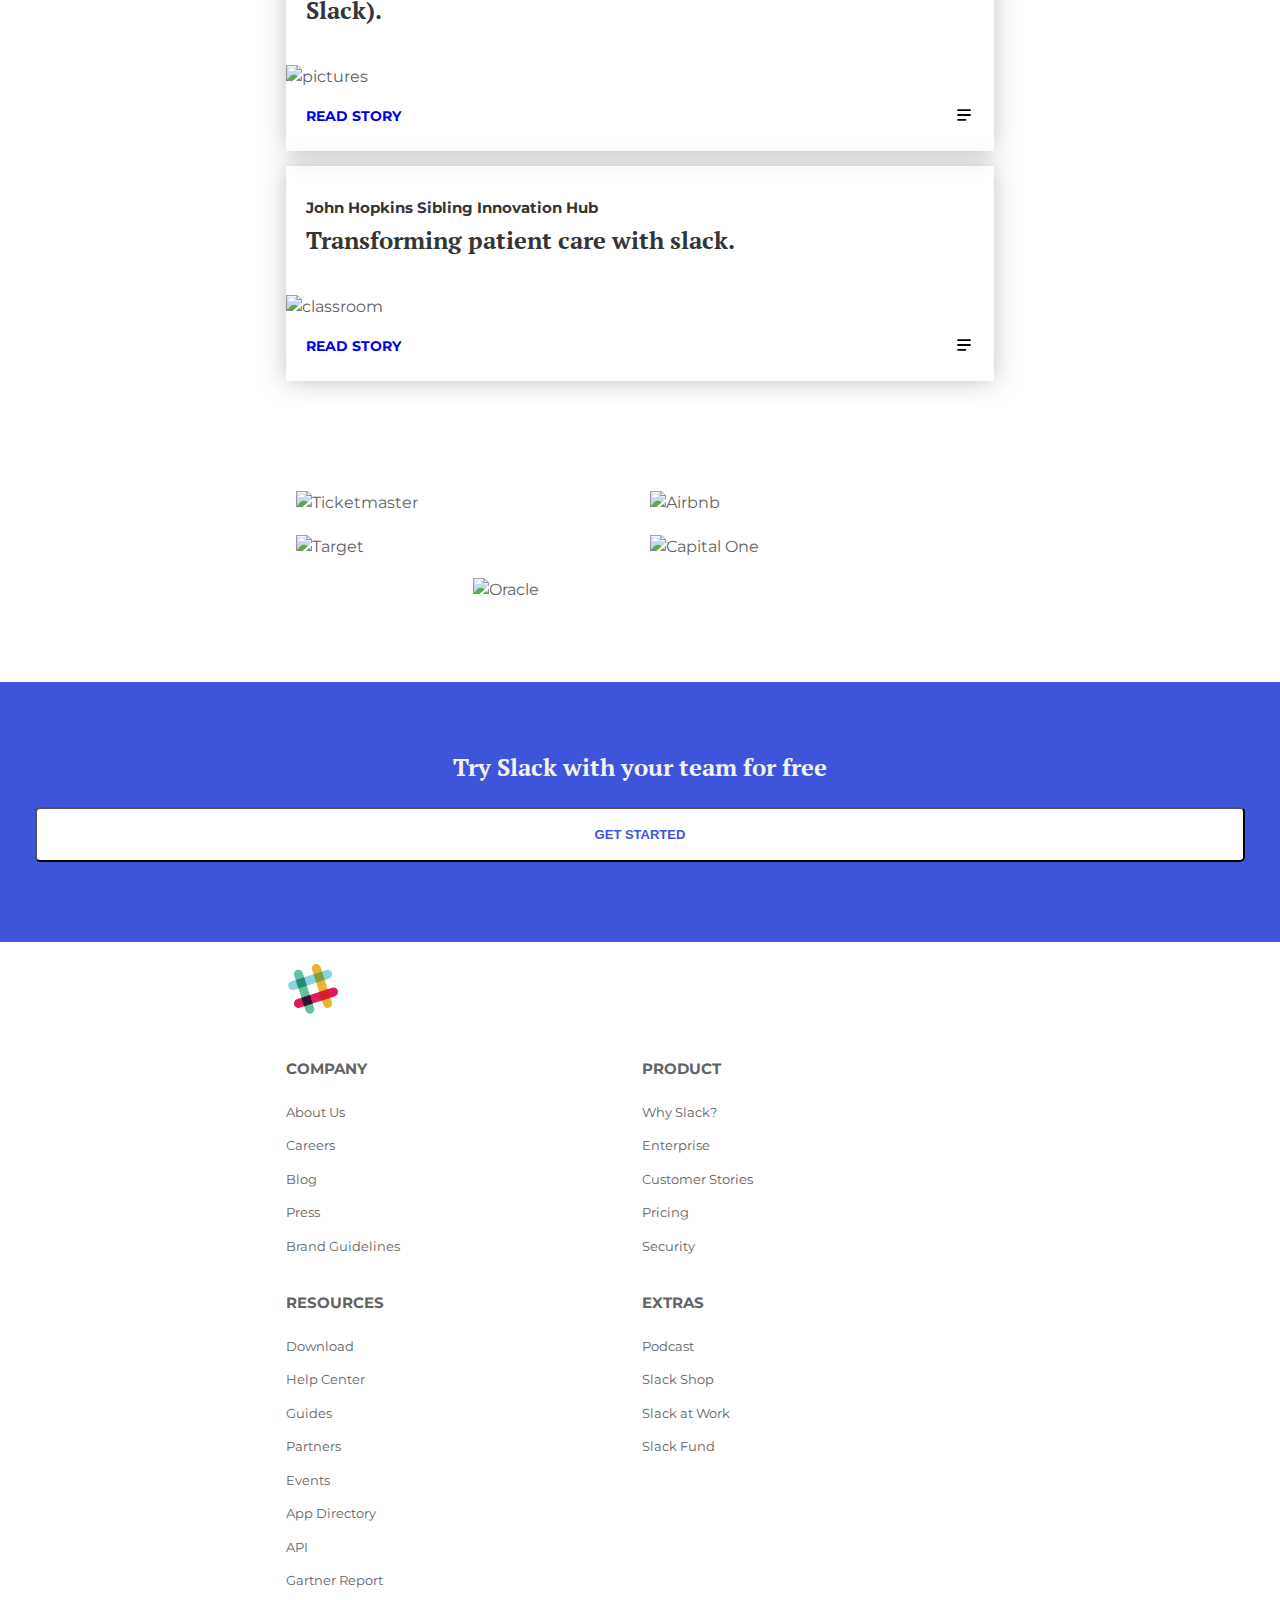
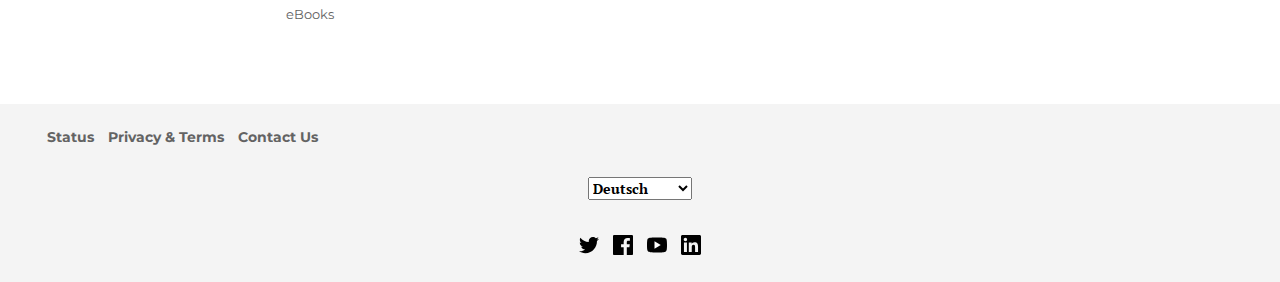
==== commit a3e4ea4d: "last details" ====
--- a/index.html
+++ b/index.html
@@ -1,165 +1,217 @@
-
 <!doctype html>
 <html lang="en">
 
-  <head>
-    <title>Donde tu trabajo fluye</title>
-    <meta charset="utf-8">
-    <meta name="viewport" content="width=device-width, initial-scale=1, shrink-to-fit=no">
-    <link rel="stylesheet" href="style.css">
-    <link rel="stylesheet" href="https://cdnjs.cloudflare.com/ajax/libs/font-awesome/4.7.0/css/font-awesome.min.css">
-  </head>
-  <body>
-
-    <nav class="wrapper-nav">
-      <div class="image1">
-        <svg xmlns="http://www.w3.org/2000/svg" viewBox="50 0 576 270" width="125" aria-label="Slack" class="c-slacklogo--color svg-replaced" shape-rendering="geometricPrecision"><path fill="#ECB32D" d="M141.8 87.1c-1.9-5.7-8-8.8-13.7-7-5.7 1.9-8.8 8-7 13.7l28.1 86.4c1.9 5.3 7.7 8.3 13.2 6.7 5.8-1.7 9.3-7.8 7.4-13.4 0-.2-28-86.4-28-86.4z"></path><path fill="#63C1A0" d="M98.3 101.2c-1.9-5.7-8-8.8-13.7-7-5.7 1.9-8.8 8-7 13.7l28.1 86.4c1.9 5.3 7.7 8.3 13.2 6.7 5.8-1.7 9.3-7.8 7.4-13.4 0-.2-28-86.4-28-86.4z"></path><path fill="#E01A59" d="M177.2 158.6c5.7-1.9 8.8-8 7-13.7-1.9-5.7-8-8.8-13.7-7L84 166.1c-5.3 1.9-8.3 7.7-6.7 13.2 1.7 5.8 7.8 9.3 13.4 7.4.2 0 86.5-28.1 86.5-28.1z"></path><path fill="#331433" d="M102 183.1c5.6-1.8 12.9-4.2 20.7-6.7-1.8-5.6-4.2-12.9-6.7-20.7l-20.7 6.7 6.7 20.7z"></path><path fill="#D62027" d="M145.6 168.9c7.8-2.5 15.1-4.9 20.7-6.7-1.8-5.6-4.2-12.9-6.7-20.7l-20.7 6.7 6.7 20.7z"></path><path fill="#89D3DF" d="M163 115.1c5.7-1.9 8.8-8 7-13.7-1.9-5.7-8-8.8-13.7-7l-86.4 28.1c-5.3 1.9-8.3 7.7-6.7 13.2 1.7 5.8 7.8 9.3 13.4 7.4.2 0 86.4-28 86.4-28z"></path><path fill="#258B74" d="M87.9 139.5c5.6-1.8 12.9-4.2 20.7-6.7-2.5-7.8-4.9-15.1-6.7-20.7l-20.7 6.7 6.7 20.7z"></path><path fill="#819C3C" d="M131.4 125.4c7.8-2.5 15.1-4.9 20.7-6.7-2.5-7.8-4.9-15.1-6.7-20.7l-20.7 6.7 6.7 20.7z"></path><path fill="#2D333A" d="M264.8 109.8c3.8 1.7 4.1 2.9 1.1 8.6-3.1 5.8-3.8 6.2-7.6 4.7-4.7-2-10.8-3.5-14.7-3.5-6.4 0-10.6 2.3-10.6 5.8 0 11.5 36.6 5.3 36.6 29.7 0 12.3-10.6 20.5-26.4 20.5-8.3 0-18.6-2.8-25.7-6.4-3.5-1.8-3.8-2.8-.7-8.7 2.6-5.1 3.5-5.7 7.3-4.1 6 2.6 13.7 4.7 18.8 4.7 5.8 0 9.7-2.4 9.7-5.8 0-11.1-37.3-5.8-37.3-29.5 0-12.6 10.5-21 26.2-21 7.6-.1 16.9 2.1 23.3 5zM294.4 80.8V172c0 1.4-1.5 2.8-3.5 2.8h-9.6c-2.1 0-3.5-1.5-3.5-2.8V80.8c0-4.5 1.3-4.9 8.3-4.9 8-.1 8.3.5 8.3 4.9zM362.6 132v39.3c0 2.1-1.5 3.5-3.5 3.5h-9.5c-2.2 0-3.7-1.6-3.5-3.8l.1-4.2c-5.1 5.7-12.5 8.7-19.9 8.7-14.3 0-23.9-8.3-23.9-20.6 0-13.1 10.8-22 27.1-22 6.2 0 11.8 1.1 16.4 3v-4.5c0-7.2-5.7-11.5-15.4-11.5-4.5 0-10.1 1.8-14.5 4.4-3.4 1.9-4.2 1.8-7.9-3.7-3.6-5.5-3.5-6.5 0-8.8 6.7-4.3 15.7-7.1 24-7.1 18.7 0 30.5 10.1 30.5 27.3zm-44.2 22.8c0 4.7 4 7.8 9.9 7.8 7.2 0 13.8-3.5 17.6-9.4v-6.1c-3.8-1.5-8.5-2.3-12.6-2.3-9 0-14.9 4.2-14.9 10zM427.6 109.9c3.5 2 3.6 3.1-.2 9-3.6 5.6-4.2 5.9-8.1 4-2.9-1.5-7.6-2.8-11.4-2.8-12 0-20 7.9-20 19.9 0 12.4 8 20.8 20 20.8 4.2 0 9.4-1.6 12.8-3.5 3.5-2 4.2-1.9 7.9 3.5 3.3 5 3.3 6.2.3 8.3-5.4 3.7-13.8 6.5-21.3 6.5-22.2 0-37.1-14.2-37.1-35.6 0-21.2 14.9-35.3 37.3-35.3 6.8 0 14.8 2.3 19.8 5.2zM500.2 166.2c2.8 3.5 1.7 4.8-5.3 7.3-7.1 2.6-8.1 2.4-10.6-.8l-19.9-26.5-8.9 8.6V172c0 1.4-1.5 2.8-3.5 2.8h-9.6c-2.1 0-3.5-1.5-3.5-2.8V80.8c0-4.5 1.3-4.9 8.3-4.9 8.1 0 8.3.6 8.3 4.9v51.8l27.2-26.1c3-2.8 4.7-2.6 10 .9 5.9 3.8 6.3 4.9 3.5 7.6L476 134.8l24.2 31.4z"></path></svg>
-      </div>
-      <div class="image2">
-        <svg xmlns="http://www.w3.org/2000/svg" width="24" height="17" viewBox="0 0 24 17" aria-label="" class="svg-replaced" shape-rendering="geometricPrecision"><path d="M0 0h24v3H0zm0 7h24v3H0zm0 7h24v3H0z" fill-rule="evenodd"></path></svg>
-      </div>
-    </nav>
-
-    <section class="first-section">
-      <h1>Transforma tu forma de trabajar</h1>
-      <p id="first-sec-paragraph">Cuando tu equipo tiene que echar a andar un proyecto, contratar un empleado, subir unas líneas de código, revisar un contrato de ventas, finalizar el presupuesto del próximo año, medir una prueba A/B, planificar la apertura de tu próxima oficina o cualquier otra situación, siempre puedes contar con Slack.</p>
-      <a id="first-button" href="#">Consigue Slack Para Android</a>
-      <img class="img-cards" src="/home/selim/Escritorio/IronHack/module-1/lab-slack-clone/images/secondpic.png" alt="segundaimg">
-    </section>
-
-    <section class="second-section">
-      <h2>El eje que reúne a tu equipo y guía tu trabajo</h2>
-      <article>
-        <img src="/home/selim/Escritorio/IronHack/module-1/lab-slack-clone/images/organized-convos.png" alt="organized-convos">
-        <h4>Canales</h4>
-        <p>En Slack, los equipos se comunican a través de canales, que puedes organizar por proyectos, temas, departamentos o lo que tenga sentido para ti.</p>
-      </article>
-      <article>
-        <img src="/home/selim/Escritorio/IronHack/module-1/lab-slack-clone/images/search-binoculars.png" alt="search-binoculars">
-        <h4>Búsqueda</h4>
-        <p>A través de la búsqueda, todo el mundo pueda acceder a las conversaciones en Slack, por lo que la información siempre está a un clic de distancia.</p>
-      </article>
-      <article>
-        <img src="/home/selim/Escritorio/IronHack/module-1/lab-slack-clone/images/apps-gears.png" alt="apps-gears">
-        <h4>Integraciones</h4>
-        <p>Slack es compatible con las herramientas y los servicios que usas a diario. Trae la información que necesitas o ejecuta tareas sin salir de Slack.</p>
-      </article>
-      <article>
-        <img src="/home/selim/Escritorio/IronHack/module-1/lab-slack-clone/images/security-lock.png" alt="security-lock">
-        <h4>Seguridad</h4>
-        <p>En Slack nos tomamos en serio la seguridad. Ofrecemos medidas como la autenticación de dos factores y el inicio de sesión único para garantizar la seguridad de tus datos y proteger tu organización.</p>
-      </article>
-      <h4 class="slack-functions">Más información sobre las funciones de Slack</h4>
-      <hr>
-    </section>
-
-    <section class="third-section">
-      <h2>Estás en buena compañía</h2>
-      <p id="third-sec-paragraph">Slack tranforma la forma de trabajar de miles de personas en todo el mundo</p>
-      <div class="button-cards">
-        <a href="#">
-          <span class="span-deco">LVMH/Benefit Cosmetics</span>
-          <h3 class="deco-h3">Embelleciendo el mundo con un guiño y una sonrisa(y Slack)</h3>
-          <img class="img-cards" src="/home/selim/Escritorio/IronHack/module-1/lab-slack-clone/images/card_benefit.jpg" alt="">
-          <div class="story-card">
-            <span>Leer historia</span>
-            <svg xmlns="http://www.w3.org/2000/svg" viewBox="-288 379 35 35" width="20" height="20" aria-hidden="true" class="c-card__cta-icon svg-replaced" shape-rendering="geometricPrecision"><path d="M-260 386.5h-21c-.8 0-1.5.7-1.5 1.6s.7 1.6 1.5 1.6h21.1c.8 0 1.5-.7 1.5-1.6s-.8-1.6-1.6-1.6zm0 8.4h-21c-.8 0-1.5.7-1.5 1.6 0 .9.7 1.6 1.5 1.6h21.1c.8 0 1.5-.7 1.5-1.6s-.8-1.6-1.6-1.6zm-8 8.5h-13c-.8 0-1.5.7-1.5 1.6 0 .9.7 1.6 1.5 1.6h13.1c.8 0 1.5-.7 1.5-1.6s-.8-1.6-1.6-1.6z"></path></svg>
+<head>
+  <title>Slack clone</title>
+  <meta charset="utf-8">
+  <meta name="viewport" content="width=device-width, initial-scale=1, shrink-to-fit=no">
+  <link rel="stylesheet" href="style.css">
+</head>
+
+<body>
+
+  <nav id="site-navigator" class="navigator">
+    <div class="top-links">
+      <a class="slack-name"><svg xmlns="http://www.w3.org/2000/svg" viewBox="50 0 576 270" width="125" aria-label="Slack" class="c-slacklogo--color svg-replaced" shape-rendering="geometricPrecision"><path fill="#ECB32D" d="M141.8 87.1c-1.9-5.7-8-8.8-13.7-7-5.7 1.9-8.8 8-7 13.7l28.1 86.4c1.9 5.3 7.7 8.3 13.2 6.7 5.8-1.7 9.3-7.8 7.4-13.4 0-.2-28-86.4-28-86.4z"></path><path fill="#63C1A0" d="M98.3 101.2c-1.9-5.7-8-8.8-13.7-7-5.7 1.9-8.8 8-7 13.7l28.1 86.4c1.9 5.3 7.7 8.3 13.2 6.7 5.8-1.7 9.3-7.8 7.4-13.4 0-.2-28-86.4-28-86.4z"></path><path fill="#E01A59" d="M177.2 158.6c5.7-1.9 8.8-8 7-13.7-1.9-5.7-8-8.8-13.7-7L84 166.1c-5.3 1.9-8.3 7.7-6.7 13.2 1.7 5.8 7.8 9.3 13.4 7.4.2 0 86.5-28.1 86.5-28.1z"></path><path fill="#331433" d="M102 183.1c5.6-1.8 12.9-4.2 20.7-6.7-1.8-5.6-4.2-12.9-6.7-20.7l-20.7 6.7 6.7 20.7z"></path><path fill="#D62027" d="M145.6 168.9c7.8-2.5 15.1-4.9 20.7-6.7-1.8-5.6-4.2-12.9-6.7-20.7l-20.7 6.7 6.7 20.7z"></path><path fill="#89D3DF" d="M163 115.1c5.7-1.9 8.8-8 7-13.7-1.9-5.7-8-8.8-13.7-7l-86.4 28.1c-5.3 1.9-8.3 7.7-6.7 13.2 1.7 5.8 7.8 9.3 13.4 7.4.2 0 86.4-28 86.4-28z"></path><path fill="#258B74" d="M87.9 139.5c5.6-1.8 12.9-4.2 20.7-6.7-2.5-7.8-4.9-15.1-6.7-20.7l-20.7 6.7 6.7 20.7z"></path><path fill="#819C3C" d="M131.4 125.4c7.8-2.5 15.1-4.9 20.7-6.7-2.5-7.8-4.9-15.1-6.7-20.7l-20.7 6.7 6.7 20.7z"></path><path fill="#2D333A" d="M264.8 109.8c3.8 1.7 4.1 2.9 1.1 8.6-3.1 5.8-3.8 6.2-7.6 4.7-4.7-2-10.8-3.5-14.7-3.5-6.4 0-10.6 2.3-10.6 5.8 0 11.5 36.6 5.3 36.6 29.7 0 12.3-10.6 20.5-26.4 20.5-8.3 0-18.6-2.8-25.7-6.4-3.5-1.8-3.8-2.8-.7-8.7 2.6-5.1 3.5-5.7 7.3-4.1 6 2.6 13.7 4.7 18.8 4.7 5.8 0 9.7-2.4 9.7-5.8 0-11.1-37.3-5.8-37.3-29.5 0-12.6 10.5-21 26.2-21 7.6-.1 16.9 2.1 23.3 5zM294.4 80.8V172c0 1.4-1.5 2.8-3.5 2.8h-9.6c-2.1 0-3.5-1.5-3.5-2.8V80.8c0-4.5 1.3-4.9 8.3-4.9 8-.1 8.3.5 8.3 4.9zM362.6 132v39.3c0 2.1-1.5 3.5-3.5 3.5h-9.5c-2.2 0-3.7-1.6-3.5-3.8l.1-4.2c-5.1 5.7-12.5 8.7-19.9 8.7-14.3 0-23.9-8.3-23.9-20.6 0-13.1 10.8-22 27.1-22 6.2 0 11.8 1.1 16.4 3v-4.5c0-7.2-5.7-11.5-15.4-11.5-4.5 0-10.1 1.8-14.5 4.4-3.4 1.9-4.2 1.8-7.9-3.7-3.6-5.5-3.5-6.5 0-8.8 6.7-4.3 15.7-7.1 24-7.1 18.7 0 30.5 10.1 30.5 27.3zm-44.2 22.8c0 4.7 4 7.8 9.9 7.8 7.2 0 13.8-3.5 17.6-9.4v-6.1c-3.8-1.5-8.5-2.3-12.6-2.3-9 0-14.9 4.2-14.9 10zM427.6 109.9c3.5 2 3.6 3.1-.2 9-3.6 5.6-4.2 5.9-8.1 4-2.9-1.5-7.6-2.8-11.4-2.8-12 0-20 7.9-20 19.9 0 12.4 8 20.8 20 20.8 4.2 0 9.4-1.6 12.8-3.5 3.5-2 4.2-1.9 7.9 3.5 3.3 5 3.3 6.2.3 8.3-5.4 3.7-13.8 6.5-21.3 6.5-22.2 0-37.1-14.2-37.1-35.6 0-21.2 14.9-35.3 37.3-35.3 6.8 0 14.8 2.3 19.8 5.2zM500.2 166.2c2.8 3.5 1.7 4.8-5.3 7.3-7.1 2.6-8.1 2.4-10.6-.8l-19.9-26.5-8.9 8.6V172c0 1.4-1.5 2.8-3.5 2.8h-9.6c-2.1 0-3.5-1.5-3.5-2.8V80.8c0-4.5 1.3-4.9 8.3-4.9 8.1 0 8.3.6 8.3 4.9v51.8l27.2-26.1c3-2.8 4.7-2.6 10 .9 5.9 3.8 6.3 4.9 3.5 7.6L476 134.8l24.2 31.4z"></path></svg></a>
+      <a class="options"><svg xmlns="http://www.w3.org/2000/svg" width="24" height="17" viewBox="0 0 24 17" aria-label="" class="svg-replaced" shape-rendering="geometricPrecision"><path d="M0 0h24v3H0zm0 7h24v3H0zm0 7h24v3H0z" fill-rule="evenodd"></path></svg></a>
+    </div>
+    
+  </nav>
+
+  <main id="site-main">
+    <section class="work-happens container">
+      <h1 class="title">Where Work Happens</h1>
+      <p class="text">When your team needs to kick off a project, hire a new 
+        employee, deploy some code, review a sales contract, finalize 
+        next year's budget, measure an A/B test, plan your next office 
+        opening, and more, Slack has you covered.</p>
+      
+      <button class="start-btn">GET STARTED</button>
+
+      <p class="sign-in">Already using Slack? <a href="..." class="sign-in-btn">Sign in</a></p>
+      
+      <img class="team-work-img" src="https://a.slack-edge.com/43f70/marketing/img/home/home_illo.png" srcset="https://a.slack-edge.com/43f70/marketing/img/home/home_illo.png 1x, https://a.slack-edge.com/43f70/marketing/img/home/home_illo@2x.png 2x" alt="Cooworking">
+    </section>
+
+    <section class="hub-team-work container">
+      <h2 class="title">The hub for your team and your work</h2>
+      <article class="box">
+        <img src="https://a.slack-edge.com/ce89a/marketing/img/features/icons/organized-convos.png" srcset="https://a.slack-edge.com/ce89a/marketing/img/features/icons/organized-convos.png 1x, https://a.slack-edge.com/ce89a/marketing/img/features/icons/organized-convos@2x.png 2x" "="" class="icon-img" alt="chat">
+        <h3 class="title-list">Channels</h3>
+        <p class="text-list">Communication in Slack happens in channels, organized by project, 
+          topic, team, or whatever makes sense for you.</p>
+      </article>
+
+      <article class="box">
+        <img src="https://a.slack-edge.com/ce89a/marketing/img/features/icons/search-binoculars.png" srcset="https://a.slack-edge.com/ce89a/marketing/img/features/icons/search-binoculars.png 1x, https://a.slack-edge.com/ce89a/marketing/img/features/icons/search-binoculars@2x.png 2x" "="" class="icon-img" alt="binoculars">
+        <h3 class="title-list">Search</h3>
+        <p class="text-list">Conversations in Slack are searchable by everyone, so you can tap 
+          into company knowledge and find information when you need it.</p>
+      </article>
+
+      <article class="box">
+          <img src="https://a.slack-edge.com/ce89a/marketing/img/features/icons/apps-gears.png" srcset="https://a.slack-edge.com/ce89a/marketing/img/features/icons/apps-gears.png 1x, https://a.slack-edge.com/ce89a/marketing/img/features/icons/apps-gears@2x.png 2x" "="" class="icon-img" alt="wheel">
+        <h3 class="title-list">Integrations</h3>
+        <p class="text-list">Slack works with the tools and services you already use every day. 
+          Pipe in information or take action without leaving Slack.</p>
+      </article>
+
+      <article class="box">
+        <img src="https://a.slack-edge.com/ce89a/marketing/img/features/icons/security-lock.png" srcset="https://a.slack-edge.com/ce89a/marketing/img/features/icons/security-lock.png 1x, https://a.slack-edge.com/ce89a/marketing/img/features/icons/security-lock@2x.png 2x" "="" class="icon-img" alt="lock">
+        <h3 class="title-list">Security</h3>
+        <p class="text-list">We take security seriously at Slack. We offer measures like 2FA and 
+          SSO to ensure the safety of your data and protect your organization.</p>
+      </article>
+
+      <p class="learn-more-link"><a href="...">Learn more about Slack features</a></p>
+    </section>
+
+    <section class="good-company container">
+      <div class="sub-header">
+        <h2 class="title">You're in good company</h2>
+        <p class="text">Millions of people around the world have already made Slack the place where their work happens.</p>
+      </div>
+      
+      
+      <article class="box">
+        
+        <div class="box-header">
+          <h4 class="box-subtitle">LVMH/Benefit Cosmetics</h4>
+          <h2 class="box-title">Beautifying the world with a wink and smile (and Slack).</h2>
+        </div>
+        <img class="pictures-img" src="https://a.slack-edge.com/d5ae6e/marketing/img/customers/benefit/card_benefit.jpg" alt="pictures">
+        
+        <a href="#" class="read-story-link">
+          <div class="read-story">
+            <p class="read-story-text">READ STORY</p>
+            <svg xmlns="http://www.w3.org/2000/svg" viewBox="-288 379 35 35" width="20" height="20" aria-hidden="true" class="read-lines" shape-rendering="geometricPrecision"><path d="M-260 386.5h-21c-.8 0-1.5.7-1.5 1.6s.7 1.6 1.5 1.6h21.1c.8 0 1.5-.7 1.5-1.6s-.8-1.6-1.6-1.6zm0 8.4h-21c-.8 0-1.5.7-1.5 1.6 0 .9.7 1.6 1.5 1.6h21.1c.8 0 1.5-.7 1.5-1.6s-.8-1.6-1.6-1.6zm-8 8.5h-13c-.8 0-1.5.7-1.5 1.6 0 .9.7 1.6 1.5 1.6h13.1c.8 0 1.5-.7 1.5-1.6s-.8-1.6-1.6-1.6z"></path></svg>
           </div>
         </a>
-      </div>
-      <div class="button-cards">
-          <a href="#">
-            <span class="span-deco">Centro de Innovación John Hopkins Sibley</span>
-            <h3 class="deco-h3">La transformación de la atención al cliente gracias a Slack</h3>
-            <img class="img-cards" src="/home/selim/Escritorio/IronHack/module-1/lab-slack-clone/images/card_hopkins.jpg" alt="">
-            <div class="story-card">
-              <span>Leer historia</span>
-              <svg xmlns="http://www.w3.org/2000/svg" viewBox="-288 379 35 35" width="20" height="20" aria-hidden="true" class="c-card__cta-icon svg-replaced" shape-rendering="geometricPrecision"><path d="M-260 386.5h-21c-.8 0-1.5.7-1.5 1.6s.7 1.6 1.5 1.6h21.1c.8 0 1.5-.7 1.5-1.6s-.8-1.6-1.6-1.6zm0 8.4h-21c-.8 0-1.5.7-1.5 1.6 0 .9.7 1.6 1.5 1.6h21.1c.8 0 1.5-.7 1.5-1.6s-.8-1.6-1.6-1.6zm-8 8.5h-13c-.8 0-1.5.7-1.5 1.6 0 .9.7 1.6 1.5 1.6h13.1c.8 0 1.5-.7 1.5-1.6s-.8-1.6-1.6-1.6z"></path></svg>
-            </div>
-          </a>
+      </article>
+
+      <article class="box">
+        <div class="box-header">
+          <h4 class="box-subtitle">John Hopkins Sibling Innovation Hub</h4>
+          <h2 class="box-title">Transforming patient care with slack.</h2>
         </div>
-    </section>
-
-    <section class="fourth-section">
-      <div class="companies-pics">
-        <div class="companies-pics-mar"><img src="/home/selim/Escritorio/IronHack/module-1/lab-slack-clone/images/ticketmaster.png" alt="ticketmaster"></div>
-        <div class="companies-pics-mar"><img src="/home/selim/Escritorio/IronHack/module-1/lab-slack-clone/images/airbnb-alt.png" alt="airbnb-alt"></div>
-        <div class="companies-pics-mar"><img src="/home/selim/Escritorio/IronHack/module-1/lab-slack-clone/images/target-alt.png" alt="target-alt"></div>
-        <div class="companies-pics-mar"><img src="/home/selim/Escritorio/IronHack/module-1/lab-slack-clone/images/capital_one.png" alt="capital_one"></div>
-        <div class="companies-pics-mar"><img src="/home/selim/Escritorio/IronHack/module-1/lab-slack-clone/images/oracle.png" alt="oracle"></div>
-      </div>
-    </section>
-
-    <section class="fifth-section">
-      <h3 id="h3-fifth-section">Prueba Slack con tu equipo gratis</h3>
-      <a id="fifth-section-button" href="#">Consigue Slack Para Android</a>
-    </section>
-
-    <footer>
-      <div>
-        <img src="/home/selim/Escritorio/IronHack/module-1/lab-slack-clone/images/slackultima.png" alt="slacklogo">
-        <div>
-          <p>Empresa</p>
-          <ul>
-            <a href=""><li>Conócenos</li></a>
-            <a href=""><li>Empleos</li></a>
-            <a href=""><li>Blog</li></a>
-            <a href=""><li>Directrices de la marca</li></a>
+
+        <img class="classroom-img" src="https://a.slack-edge.com/d5ae6e/marketing/img/customers/hopkins/card_hopkins.jpg" alt="classroom">
+        
+        <a href="#" class="read-story-link">
+          <div class="read-story">
+            <p class="read-story-text">READ STORY</p>
+            <svg xmlns="http://www.w3.org/2000/svg" viewBox="-288 379 35 35" width="20" height="20" aria-hidden="true" class="read-lines" shape-rendering="geometricPrecision"><path d="M-260 386.5h-21c-.8 0-1.5.7-1.5 1.6s.7 1.6 1.5 1.6h21.1c.8 0 1.5-.7 1.5-1.6s-.8-1.6-1.6-1.6zm0 8.4h-21c-.8 0-1.5.7-1.5 1.6 0 .9.7 1.6 1.5 1.6h21.1c.8 0 1.5-.7 1.5-1.6s-.8-1.6-1.6-1.6zm-8 8.5h-13c-.8 0-1.5.7-1.5 1.6 0 .9.7 1.6 1.5 1.6h13.1c.8 0 1.5-.7 1.5-1.6s-.8-1.6-1.6-1.6z"></path></svg>
+          </div>
+        </a>
+      </article>
+      
+    </section>
+
+    <section class="collaborating-companies container">
+      <div class="companies-logo">
+        <img class="companies-logo-img" src="https://a.slack-edge.com/c04e5/marketing/img/logos/company/ticketmaster.png" srcset="https://a.slack-edge.com/c04e5/marketing/img/logos/company/ticketmaster.png 1x, https://a.slack-edge.com/c04e5/marketing/img/logos/company/ticketmaster@2x.png 2x" alt="Ticketmaster">
+      </div>
+      <div class="companies-logo"> 
+        <img class="companies-logo-img" src="https://a.slack-edge.com/f3b02/marketing/img/logos/company/airbnb-alt.png" srcset="https://a.slack-edge.com/f3b02/marketing/img/logos/company/airbnb-alt.png 1x, https://a.slack-edge.com/f3b02/marketing/img/logos/company/airbnb-alt@2x.png 2x" alt="Airbnb">
+      </div>
+      <div class="companies-logo">
+        <img class="companies-logo-img" src="https://a.slack-edge.com/adeaf1/marketing/img/logos/company/target-alt.png" srcset="https://a.slack-edge.com/adeaf1/marketing/img/logos/company/target-alt.png 1x, https://a.slack-edge.com/adeaf1/marketing/img/logos/company/target-alt@2x.png 2x" alt="Target">
+      </div>
+      <div class="companies-logo">
+        <img class="companies-logo-img" src="https://a.slack-edge.com/c04e5/marketing/img/logos/company/capital_one.png" srcset="https://a.slack-edge.com/c04e5/marketing/img/logos/company/capital_one.png 1x, https://a.slack-edge.com/c04e5/marketing/img/logos/company/capital_one@2x.png 2x" alt="Capital One">
+      </div>
+      <div class="companies-logo">
+        <img class="companies-logo-img" src="https://a.slack-edge.com/c04e5/marketing/img/logos/company/oracle.png" srcset="https://a.slack-edge.com/c04e5/marketing/img/logos/company/oracle.png 1x, https://a.slack-edge.com/c04e5/marketing/img/logos/company/oracle@2x.png 2x" alt="Oracle">
+      </div>
+    </section>
+
+    <section class="try-slack">
+      <div class="try-slack-content">
+        <h2 class="title">Try Slack with your team for free</h2>
+        <button class="start-btn">GET STARTED</button>
+      </div>
+      
+    </section>
+
+    <section class="info-links container">
+        <svg xmlns="http://www.w3.org/2000/svg" viewBox="-101 331 132 132" width="54" height="54" aria-label="Slack" class="slack-logo" shape-rendering="geometricPrecision"><path d="M-16.7 343.1c-1.9-5.7-8-8.8-13.7-7-5.7 1.9-8.8 8-7 13.7l28.1 86.4c1.9 5.3 7.7 8.3 13.2 6.7 5.8-1.7 9.3-7.8 7.4-13.4 0-.2-28-86.4-28-86.4z" fill="#ECB32D"></path><path d="M-60.2 357.2c-1.9-5.7-8-8.8-13.7-7-5.7 1.9-8.8 8-7 13.7l28.1 86.4c1.9 5.3 7.7 8.3 13.2 6.7 5.8-1.7 9.3-7.8 7.4-13.4 0-.2-28-86.4-28-86.4z" fill="#63C1A0"></path><path d="M18.7 414.6c5.7-1.9 8.8-8 7-13.7-1.9-5.7-8-8.8-13.7-7l-86.5 28.2c-5.3 1.9-8.3 7.7-6.7 13.2 1.7 5.8 7.8 9.3 13.4 7.4.2 0 86.5-28.1 86.5-28.1z" fill="#E01A59"></path><path d="M-56.5 439.1c5.6-1.8 12.9-4.2 20.7-6.7-1.8-5.6-4.2-12.9-6.7-20.7l-20.7 6.7 6.7 20.7z" fill="#331433"></path><path d="M-12.9 424.9c7.8-2.5 15.1-4.9 20.7-6.7-1.8-5.6-4.2-12.9-6.7-20.7l-20.7 6.7 6.7 20.7z" fill="#D62027"></path><path d="M4.5 371.1c5.7-1.9 8.8-8 7-13.7-1.9-5.7-8-8.8-13.7-7l-86.4 28.1c-5.3 1.9-8.3 7.7-6.7 13.2 1.7 5.8 7.8 9.3 13.4 7.4.2 0 86.4-28 86.4-28z" fill="#89D3DF"></path><path d="M-70.6 395.5c5.6-1.8 12.9-4.2 20.7-6.7-2.5-7.8-4.9-15.1-6.7-20.7l-20.7 6.7 6.7 20.7z" fill="#258B74"></path><path d="M-27.1 381.4c7.8-2.5 15.1-4.9 20.7-6.7-2.5-7.8-4.9-15.1-6.7-20.7l-20.7 6.7 6.7 20.7z" fill="#819C3C"></path></svg>
+      
+      <div class="info-links-boxes">
+        <article class="box">
+          <h3 class="subtitle">COMPANY</h3>
+          <ul>
+            <li>About Us</li>
+            <li>Careers</li>
+            <li>Blog</li>
+            <li>Press</li>
+            <li>Brand Guidelines</li>
           </ul>
-        </div>
-        <div>
-          <p>Producto</p>
-          <ul>
-            <a href=""><li>¿Por qué Slack?</li></a>
-            <a href=""><li>Enterprise</li></a>
-            <a href=""><li>Casos de clientes</li></a>
-            <a href=""><li>Precios</li></a>
-            <a href=""><li>Seguridad</li></a>
+        </article>
+
+        <article class="box">
+          <h3 class="subtitle">PRODUCT</h3>
+          <ul>
+            <li>Why Slack?</li>
+            <li>Enterprise</li>
+            <li>Customer Stories</li>
+            <li>Pricing</li>
+            <li>Security</li>
+          </ul>  
+        </article>
+
+        <article class="box">
+          <h3 class="subtitle">RESOURCES</h3>
+          <ul>
+            <li>Download</li>
+            <li>Help Center</li>
+            <li>Guides</li>
+            <li>Partners</li>
+            <li>Events</li>
+            <li>App Directory</li>
+            <li>API</li>
+            <li>Gartner Report</li>
+            <li>eBooks</li>
           </ul>
-        </div>
-        <div>
-          <p>Recursos</p>
-          <ul>
-            <a href=""><li>Descargar</li></a>
-            <a href=""><li>Centro de ayuda</li></a>
-            <a href=""><li>Guías</li></a>
-            <a href=""><li>Socios</li></a>
-            <a href=""><li>Eventos</li></a>
-            <a href=""><li>Directorio de aplicaciones</li></a>
-            <a href=""><li>API</li></a>
+        </article>
+
+        <article class="box">
+          <h3 class="subtitle">EXTRAS</h3>
+          <ul>
+            <li>Podcast</li>
+            <li>Slack Shop</li>
+            <li>Slack at Work</li>
+            <li>Slack Fund</li>  
           </ul>
-        </div>
-        <div>
-          <p>Extras</p>
-          <ul>
-            <a href=""><li>Podcast</li></a>
-            <a href=""><li>Tienda</li></a>
-            <a href=""><li>Salck en el trabajo</li></a>
-            <a href=""><li>Fondos de Slack</li></a>
-          </ul>
-        </div>
-      </div>
-      <div>
-        <div class="social-media">
-          <div>
-            <ul>
-              <a href=""><li>Estado</li></a>
-              <a href=""><li>Privacidad</li></a>
-              <a href=""><li>Contáctanos</li></a>
-            </ul>
-          </div>
-          <div>
-            <ul>
-              <a href=""><li>Español</li></a>
-              <a href=""><li><i class="fab fa-twitter"></i></li></a>
-              <a href=""><li>Facebook</li></a>
-              <a href=""><li>Youtube</li></a>
-              <a href=""><li>LinkedIn</li></a>
-            </ul>
-          </div>
-        </div>
-      </div>
-    </footer>
-
-  </body>
+        </article>
+      </div>
+    </section>
+
+  </main>
+
+  <footer id="site-footer">
+    <ul class="extra-info">
+      <li class="status-link">Status</li>
+      <li class="terms-link">Privacy & Terms</li>
+      <li class="contact-link">Contact Us</li>
+    </ul>
+
+    <form action="change-language" class="language">
+      <select name="language" id="lang-selection">
+        <option value="dch">Deutsch</option>
+        <option value="us">English (US)</option>
+        <option value="esp">Español</option>
+        <option value="fr">Français</option>
+        <option value="jap">Japanese</option>
+      </select>
+    </form>
+
+    <div class="social-media">
+      <svg xmlns="http://www.w3.org/2000/svg" version="1" viewBox="0 0 32 32" width="20" height="20" aria-label="Twitter" class="c-nav--footer__svgicon svg-replaced" shape-rendering="geometricPrecision"><path d="M31.993 6.077c-1.177.523-2.44.876-3.77 1.033 1.355-.812 2.396-2.098 2.887-3.63-1.27.75-2.673 1.3-4.168 1.592C25.744 3.797 24.038 3 22.15 3c-3.626 0-6.563 2.938-6.563 6.563 0 .514.057 1.016.17 1.496C10.3 10.783 5.464 8.17 2.227 4.2c-.565.97-.89 2.098-.89 3.3 0 2.28 1.16 4.287 2.92 5.465-1.076-.035-2.088-.33-2.973-.82v.08c0 3.182 2.26 5.835 5.264 6.438-.55.15-1.13.23-1.73.23-.423 0-.833-.04-1.233-.117.834 2.606 3.26 4.504 6.13 4.558-2.245 1.76-5.075 2.81-8.15 2.81-.53 0-1.053-.03-1.566-.09C2.905 27.914 6.355 29 10.062 29c12.072 0 18.675-10 18.675-18.675 0-.284-.008-.568-.02-.85 1.283-.925 2.395-2.08 3.276-3.398z"></path></svg>
+      <svg xmlns="http://www.w3.org/2000/svg" height="20" viewBox="0 0 16 16" width="20" aria-label="Facebook" class="c-nav--footer__svgicon svg-replaced" shape-rendering="geometricPrecision"><path d="M15.115 0H.885A.883.883 0 0 0 0 .885v14.23c0 .49.395.885.885.885h7.659V9.803h-2.09v-2.4h2.09V5.62c0-2.069 1.27-3.189 3.104-3.189.875 0 1.643.053 1.867.096v2.155h-1.291c-1.003 0-1.184.469-1.184 1.173v1.547h2.379l-.31 2.4H11.04V16h4.075c.49 0 .885-.395.885-.885V.885A.883.883 0 0 0 15.115 0z" fill-rule="evenodd"></path></svg>
+      <svg xmlns="http://www.w3.org/2000/svg" version="1" viewBox="0 0 32 32" width="20" height="20" aria-label="YouTube" class="c-nav--footer__svgicon svg-replaced" shape-rendering="geometricPrecision"><path d="M31.67 9.18s-.312-2.354-1.27-3.39c-1.218-1.358-2.58-1.366-3.206-1.443C22.717 4 16.002 4 16.002 4h-.015s-6.715 0-11.19.347c-.626.077-1.988.085-3.206 1.443C.635 6.826.32 9.18.32 9.18S0 11.94 0 14.7v2.59c0 2.762.32 5.522.32 5.522s.312 2.352 1.27 3.386c1.22 1.358 2.816 1.317 3.528 1.46 2.56.26 10.877.342 10.877.342s6.722-.012 11.2-.355c.624-.08 1.987-.088 3.204-1.446.956-1.036 1.27-3.388 1.27-3.388s.32-2.76.32-5.523V14.7c0-2.76-.32-5.522-.32-5.522z"></path><path fill="#FFF" d="M12 10v12l10-6"></path></svg>
+      <svg xmlns="http://www.w3.org/2000/svg" height="20" viewBox="0 0 16 16" width="20" aria-label="LinkedIn" class="c-nav--footer__svgicon svg-replaced" shape-rendering="geometricPrecision"><path d="M14.816 0C15.466 0 16 .512 16 1.152v13.696c0 .63-.533 1.152-1.184 1.152H1.184C.534 16 0 15.477 0 14.848V1.152C0 .512.533 0 1.184 0zM3.563 4.96a1.382 1.382 0 0 0 0-2.763c-.768 0-1.376.619-1.376 1.376 0 .768.608 1.387 1.376 1.387zm10.069 4.49c0-2.058-.437-3.637-2.848-3.637-1.152 0-1.92.63-2.24 1.227h-.032V5.995H6.24v7.637h2.368V9.856c0-.992.181-1.963 1.419-1.963 1.216 0 1.237 1.142 1.237 2.027v3.712h2.368zM2.368 13.633h2.379V5.995H2.368z" fill-rule="evenodd"></path></svg>
+    </div>
+  </footer>
+
+</body>
 </html>--- a/style.css
+++ b/style.css
@@ -1,3 +1,7 @@
+@import url('https://fonts.googleapis.com/css?family=Montserrat:400,700|PT+Serif:700');
+
+/* ---- reset ---- */
+
 html {
   box-sizing: border-box;
 }
@@ -10,286 +14,342 @@
   padding: 0;
 }
 
+/* ---- typeografy ---- */
+
 body {
-  width: 100%;
-  box-sizing: border-box;
-}
-
-.red {
-  background-color: red;
-}
-
-/*-----------typography------------*/
+  color: #636363;
+  font-family: 'Montserrat';
+  font-size: 16px;
+  line-height: 147%;
+}
 
 h1 {
-  font-size: 250%;
+  font-family: 'PT Serif';
+  font-size: 40px;
+  line-height: 38px;
+}
+
+h2 {
+  font-family: 'PT Serif';
+  font-size: 27px;
+  line-height: 30px;
+}
+
+h3 {}
+
+h1,
+h2,
+h3,
+h4 {
+  color: #353535;
+}
+
+p {
+  margin: 0;
+  font-size: 15px;
+}
+
+/* ---- layout ---- */
+
+#site-navigator {
+  height: 70px;
+  margin-bottom: 20px;
+}
+
+#site-footer {
+  padding: 0;
+  background-color: #F4F4F4;
+}
+
+#site-main {
+  margin-bottom: 60px;
+}
+
+.container {
+  margin: 0 20px;
+}
+
+section {
+  margin-bottom: 20px;
+  padding-top: 20px;
+  padding: 0 10px;
+}
+
+@media (min-width: 768px) {
+  .container {
+    max-width: 728px;
+    margin: 0 auto;
+  }
+}
+
+
+/* ---- components ---- */
+
+
+
+.start-btn {
+  height: 55px;
+  width: 100%;
+  font-size: 13px;
+  border-radius: 5px;
+  font-weight: bold;
+}
+
+/* ---- section ---- */
+
+
+.navigator {
+  height: 65px;
+  
+}
+
+.top-links {
+  position: fixed;
+  display: flex;
+  justify-content: space-between;
+  width: 100%;
+  background-color: white;
+}
+
+.slack-name {
+  padding-left: 30px;
+  padding-top: 5px;
+}
+
+.options {
+  padding-top: 25px;
+  padding-right: 35px;
+}
+
+/* --- work happens --- */
+
+.work-happens .start-btn {
+  background-color: #3D55DB;
+  color: white;
+  padding-top: 10px;
+  width: 100%;
+  margin-bottom: 12px;
+}
+
+.work-happens .text {
+  margin-bottom: 40px;
+}
+
+.sign-in {
+  font-size: 14px;
+  margin-bottom: 25px;
+}
+
+.team-work-img {
+  width: 100%;
+  padding-top: 10px;
+}
+
+section.hub-team-work {
+  margin-bottom: 65px;
+}
+
+.hub-team-work .title {
+  padding-top: 35px;
+  margin-bottom: 20px;
+}
+
+.hub-team-work .box {
+  padding-top: 20px;
+  margin-bottom: 35px;
+}
+
+.title-list {
+  font-size: 15px;
+  font-weight: bold;
+  margin-bottom: 10px;
+}
+
+.learn-more-link {
+  text-align: center;
+  font-size: 14px;
+  font-weight: bold;
+  margin-bottom: 20px;
+}
+
+section.good-company {
+  padding-top: 40px;
+  border-top: 1px solid black;
+  margin-bottom: 70px;
+}
+
+.good-company .text {
+  margin-bottom: 30px;
+}
+
+.good-company .box {
+  margin-top: 15px;
+  box-shadow: 0px 0px 23px 0px rgba(0,0,0,0.25);
+}
+
+.good-company .box-title {
+  font-size: 24px;
+  margin-top: 5px;
+  margin-bottom: 40px;
+}
+
+.good-company .box-subtitle {
+  font-size: 15px;
+  font-weight: bold;
+  margin-bottom: 10px;
+  margin-bottom: 5px;
+  padding-top: 40px;
+}
+
+.good-company .box-title,
+.good-company .box-subtitle {
+  padding: 0 50px 0 20px;
+}
+
+.classroom-img,
+.pictures-img {
+  width: 100%;
+}
+
+.read-story {
+  height: 63px;
+  display: flex;
+  justify-content: space-between;
+  padding-left: 20px;
+  padding-top: 17px;
+  padding-right: 20px;
+}
+
+.read-story-link {
+  text-decoration: none;
+
+}
+
+.read-story-text {
+  font-size: 14px;
+  font-weight: bold;
+}
+
+.read-lines {
+  float: right;
+}
+
+.box-header {
+  padding-top: 10px;
+}
+
+section.collaborating-companies {
+  padding-top: 30px;
+  margin-bottom: 70px;
+  display: flex;
+  flex-wrap: wrap;
+  justify-content: space-around;
+  align-items: center;
+}
+
+.companies-logo {
+  width: 50%;
+}
+
+.companies-logo-img {
+  width: 97%;
+  padding: 10px;
+}
+
+section.try-slack {
+  background-color: #3D55DB;
+  background-image: url(https://a.slack-edge.com/1fd8/spacesuit/source/images/backgrounds/bg_halftone_black_20p@2x.png);
+  background-size: 100%;
+  background-repeat: no-repeat;
+  color: white;
+  padding-top: 50px;
+  padding-left: 35px;
+  padding-right: 35px;
+  padding-bottom: 80px;
+}
+
+.try-slack .title {
+  font-size: 24px;
+  text-align: center;
+  margin-bottom: 25px;
+  color: #F2F2F2;
+}
+
+.try-slack .start-btn {
+  color: #3D55DB;
+  background-color: white;
+}
+
+section.info-links {
+}
+
+.info-links-boxes {
+  display: grid;
+  grid-template-areas:
+    "box box"
+    "box box";
+}
+
+.slack-logo {
+  margin-bottom: 20px;
+}
+
+.info-links .box ul {
+  list-style-type: none;
+  padding-left: 0;
+  font-size: 13px;
+}
+
+.info-links .box li {
   text-align: left;
-  line-height: 85%;
-}
-
-h2 {
-  font-size: 200%;
-}
-
-.deco-h3 {
-  font-size: 150%; 
-  color: black;
-  margin-left: 5%;
-  text-align: left;
-}
-
-#h3-fifth-section {
-  font-size: 180%;
-  color: white;
-}
-
-h4{
-  font-size: 125%;
-  text-decoration: none;
-}
-
-p {
-  font-size: 150%;
-  text-align: left;
-  color: rgb(90, 83, 83);
-  font-weight: bold;
-}
-
-.slack-functions {
-  color: rgb(37, 37, 192);
+  padding-top: 5px;
+  padding-bottom: 5px;
+}
+
+.info-links .subtitle {
+  font-size: 15px;
+  color: #636363;
+}
+
+/* --- Footer --- */
+
+.extra-info li{
+  list-style-type: none;
+  padding: 7px;
+}
+
+.extra-info {
+  display: flex;
+  flex-direction: row;
+  font-size: 14px;
+  font-weight: 700;
+  margin-bottom: 20px;
+  padding-top: 15px;
+}
+
+.language {
+  display: block;
   text-align: center;
-  font-size: 100%;
-}
-
-hr {
-  background-color: rgb(37, 37, 192);
-  height: 1%;
-}
-
-.span-deco {
-  font-size: 120%;
-  color: black;
-  text-align: left;
-  margin-left: 5%;
-}
-
-a {
-  text-decoration: none;
-}
-
-.compania {
-  font-size: 200%;
-}
-
-ul {
-  list-style: none;
-  font-size: 120%;
-}
-
-#first-sec-paragraph {
-  font-size: 125%;
-}
-
-/*---------layout------------*/
-
-article {
-  margin: 20% 0;
-}
-
-.slack-functions {
-  margin: 0 5%;
-}
-
-hr {
-  margin: 0 5%;
-}
-
-.img-cards {
-  width: 100%;
-}
-
-.wrapper-nav {
-  display: grid;
-  grid-template-columns: 40% auto 20%;
-  grid-template-areas: "image1 . image2";
-  align-items: center;
-  position: fixed;
-  width: 100%;
-  top: 0;
-  background-color: white;
-}
-
-h1 {
-  ;
-}
-
-h2 {
+  width: 65%;
+  margin: 10px auto 30px;
   
 }
 
-h4 {
-  
-}
-
-footer p {
-  margin-top: 15%;
-}
-
-a {
-  margin: 0 auto;
-}
-
-.companies-pics {
-  display: flex;
-  justify-content: space-around;
-  flex-wrap: wrap;
-  margin: 25% 5%;
-}
-
-.companies-pics-mar {
-  margin: 2%;
-}
-
-ul {
-  padding-left: 0;
-}
-
-li {
-  color: #6d6f7b;
-  margin: 10% 0;
+.language select {
+  font-family: 'PT Serif';
+  font-size: 14px;
+  font-weight: 700;
 }
 
 .social-media {
-  background-color: #f5f5f5;
-  width: 100%;
-  margin: 0;
-  padding: 0;
-}
-
-#third-sec-paragraph {
-  margin-bottom: 15%;
-}
-
-.story-card {
-  display: grid;
-  width: 100%;
-  grid-template-columns: 60% auto 20%;
-}
-
-svg {
-  grid-column-start: 3;
-  margin: 0 auto;
-}
-
-div span {
-  margin-left: 20%;
-}
-/*----------components----------*/
-
-
-
-.button-cards{
-  border: none;
-  box-shadow: 0px 0px 80px -27px #999699;
-}
-
-.image1 {
-  grid-area: image1;
-  padding-left: 15%;
-}
-.image2 {
-  grid-area: image2;
   text-align: center;
-}
-
-#fifth-section-button{
-  border: 1px solid white;
-  height: 20%;
-  width: 100%;
-  background-color: white;
-  display: flex;
-  flex-direction: column;
-  justify-content: center;
-  border-radius: 5px;
-  font-size: 120%;
-  padding: 0 20%;
-}
-
-footer div img {
-  width: 20%;
-  margin-top: 15%;
-}
-
-#first-button {
-  border: 1px solid #3f46ad;
-  color: white;
-  background-color: #3f46ad;
-  border-radius: 5px;
-  font-size: 125%;
-  padding: 0 20%;
-  text-align: center;
-  height: 70px;
-  margin: 15% 0;
-  display: flex;
-  flex-direction: column;
-  justify-content: center;
-}
-
-
-
-/*----------sections-----------*/
-
-.first-section {
-  width: 80%;
-  display: flex;
-  flex-direction: column;
-  justify-content: center;
-  margin: 15% auto;
-}
-.second-section {
-  width: 80%;
-  margin: 15% auto;
-}
-
-.third-section {
-  width: 80%;
-  display: flex;
-  flex-direction: column;
-  justify-content: center;
-  margin: 0 auto;
-  margin-top: 10%;
-}
-
-.fourth-section {
-  
-}
-
-.fifth-section {
-  display: flex;
-  flex-direction: column;
-  justify-content: center;
-  padding: 0 10% 0 10%;
-  text-align: center;
-  background-color: #3f46ad;
-  height: 370px;
-  vertical-align: ;
-
-}
-
-footer {
-  display: flex;
-  flex-direction: column;
-  padding: 0 10% 0 10%;
-  color: #6d6f7b;
-}
-
-
-
-
-
-
-
-
-
-
-
+  padding-bottom: 15px;
+}
+
+.social-media svg {
+  margin: 5px;
+}
+
+
+
+
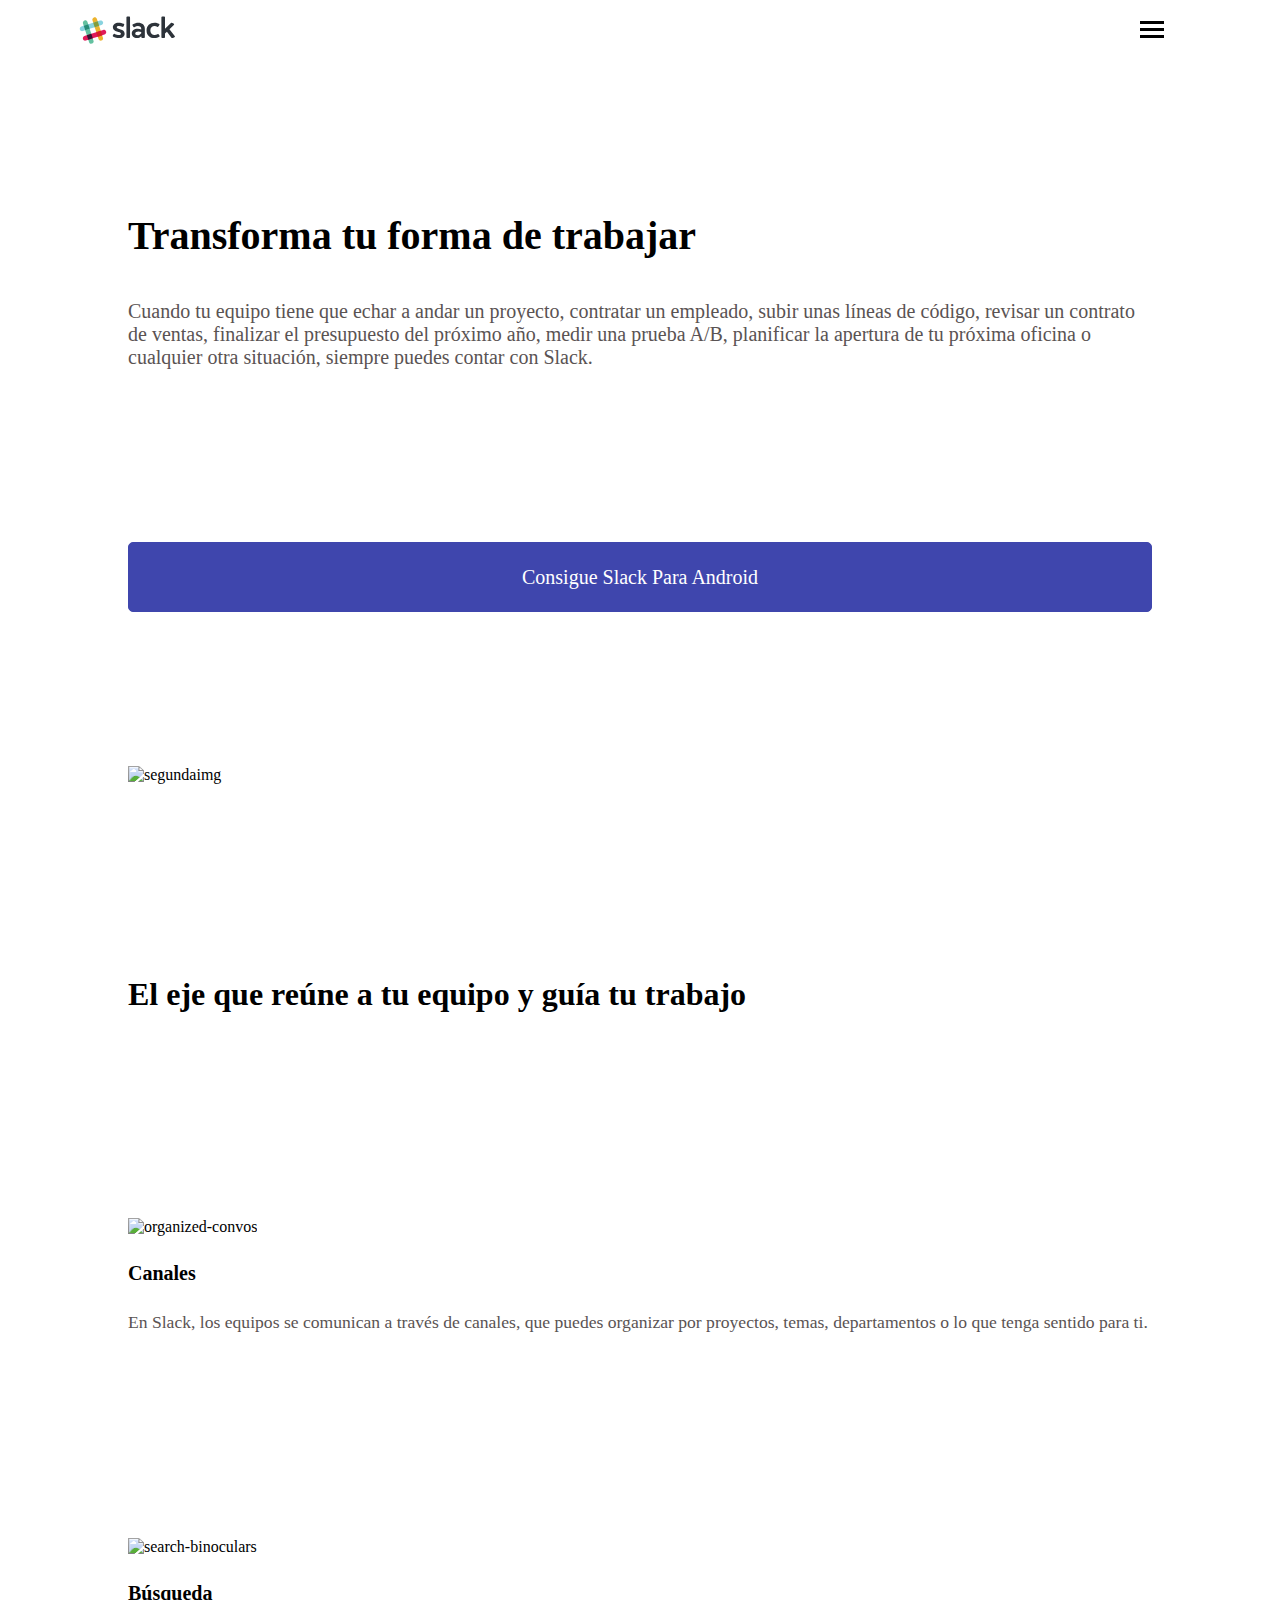
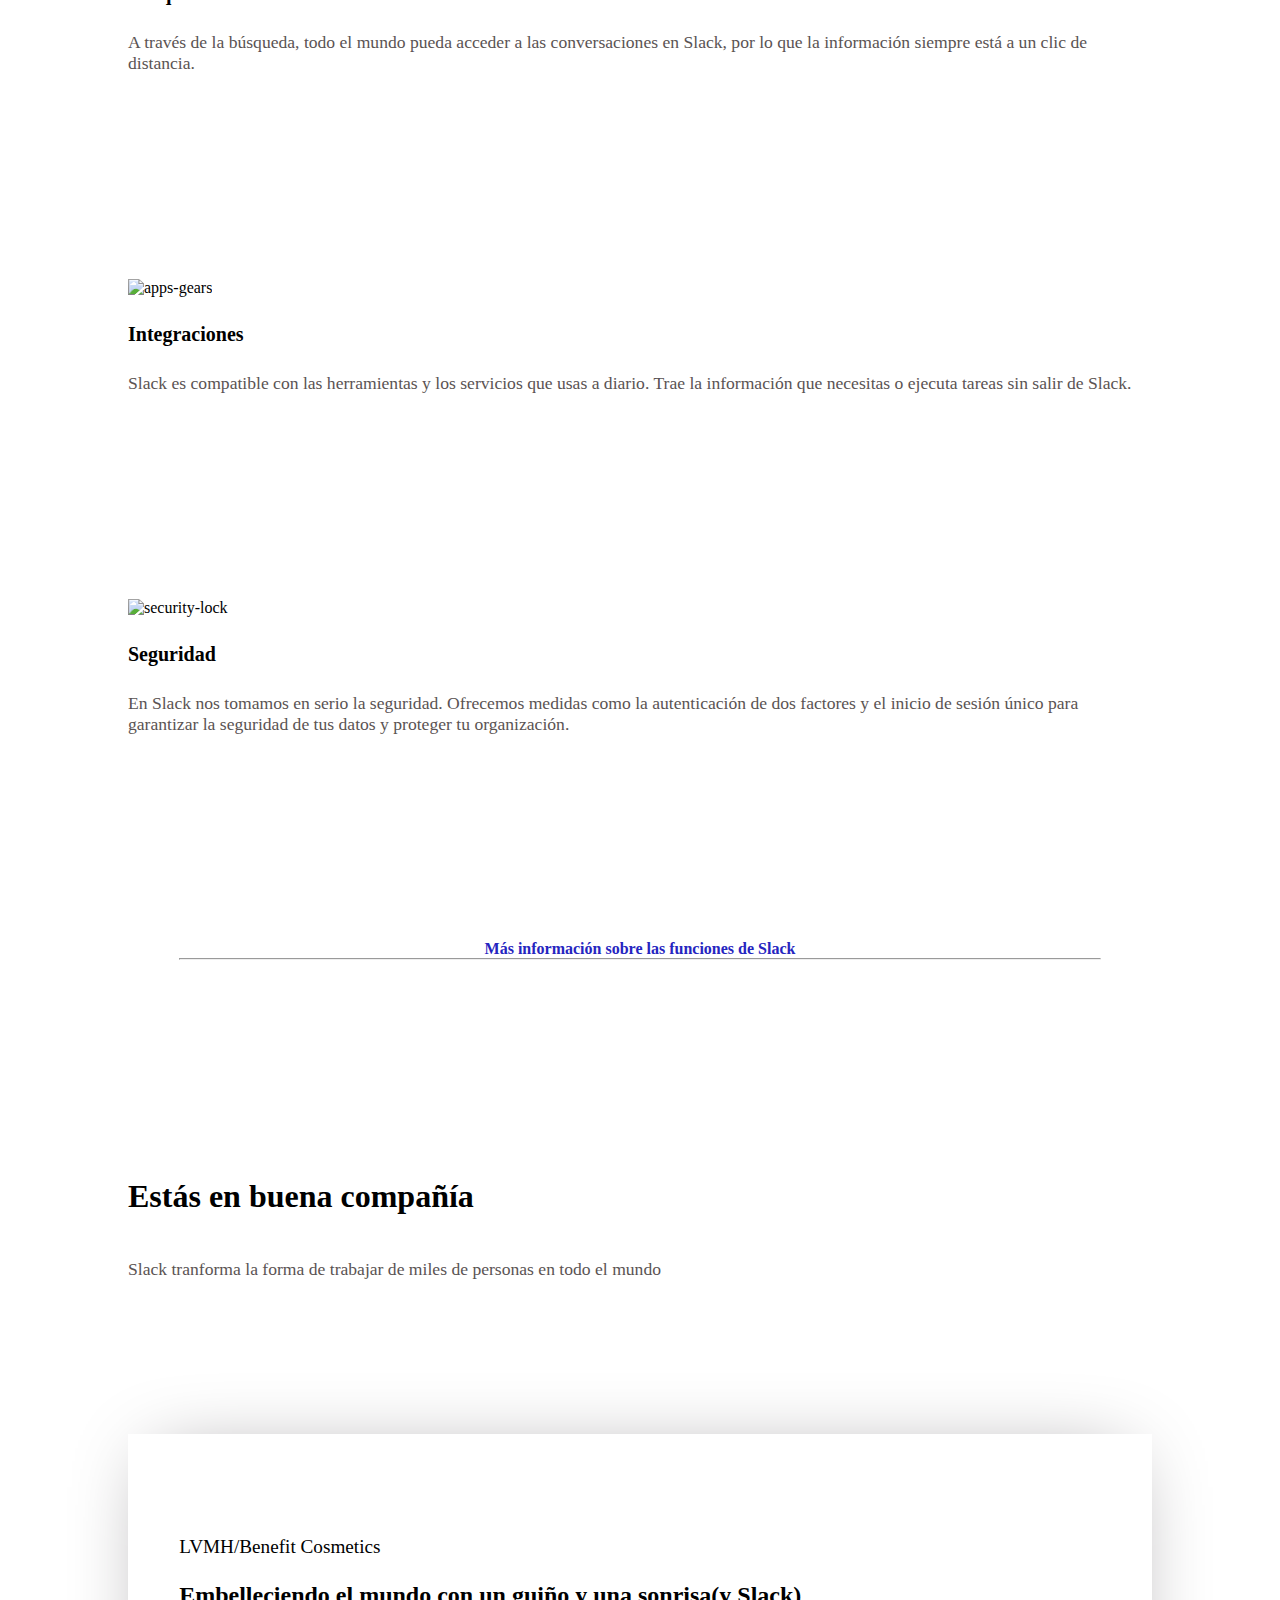
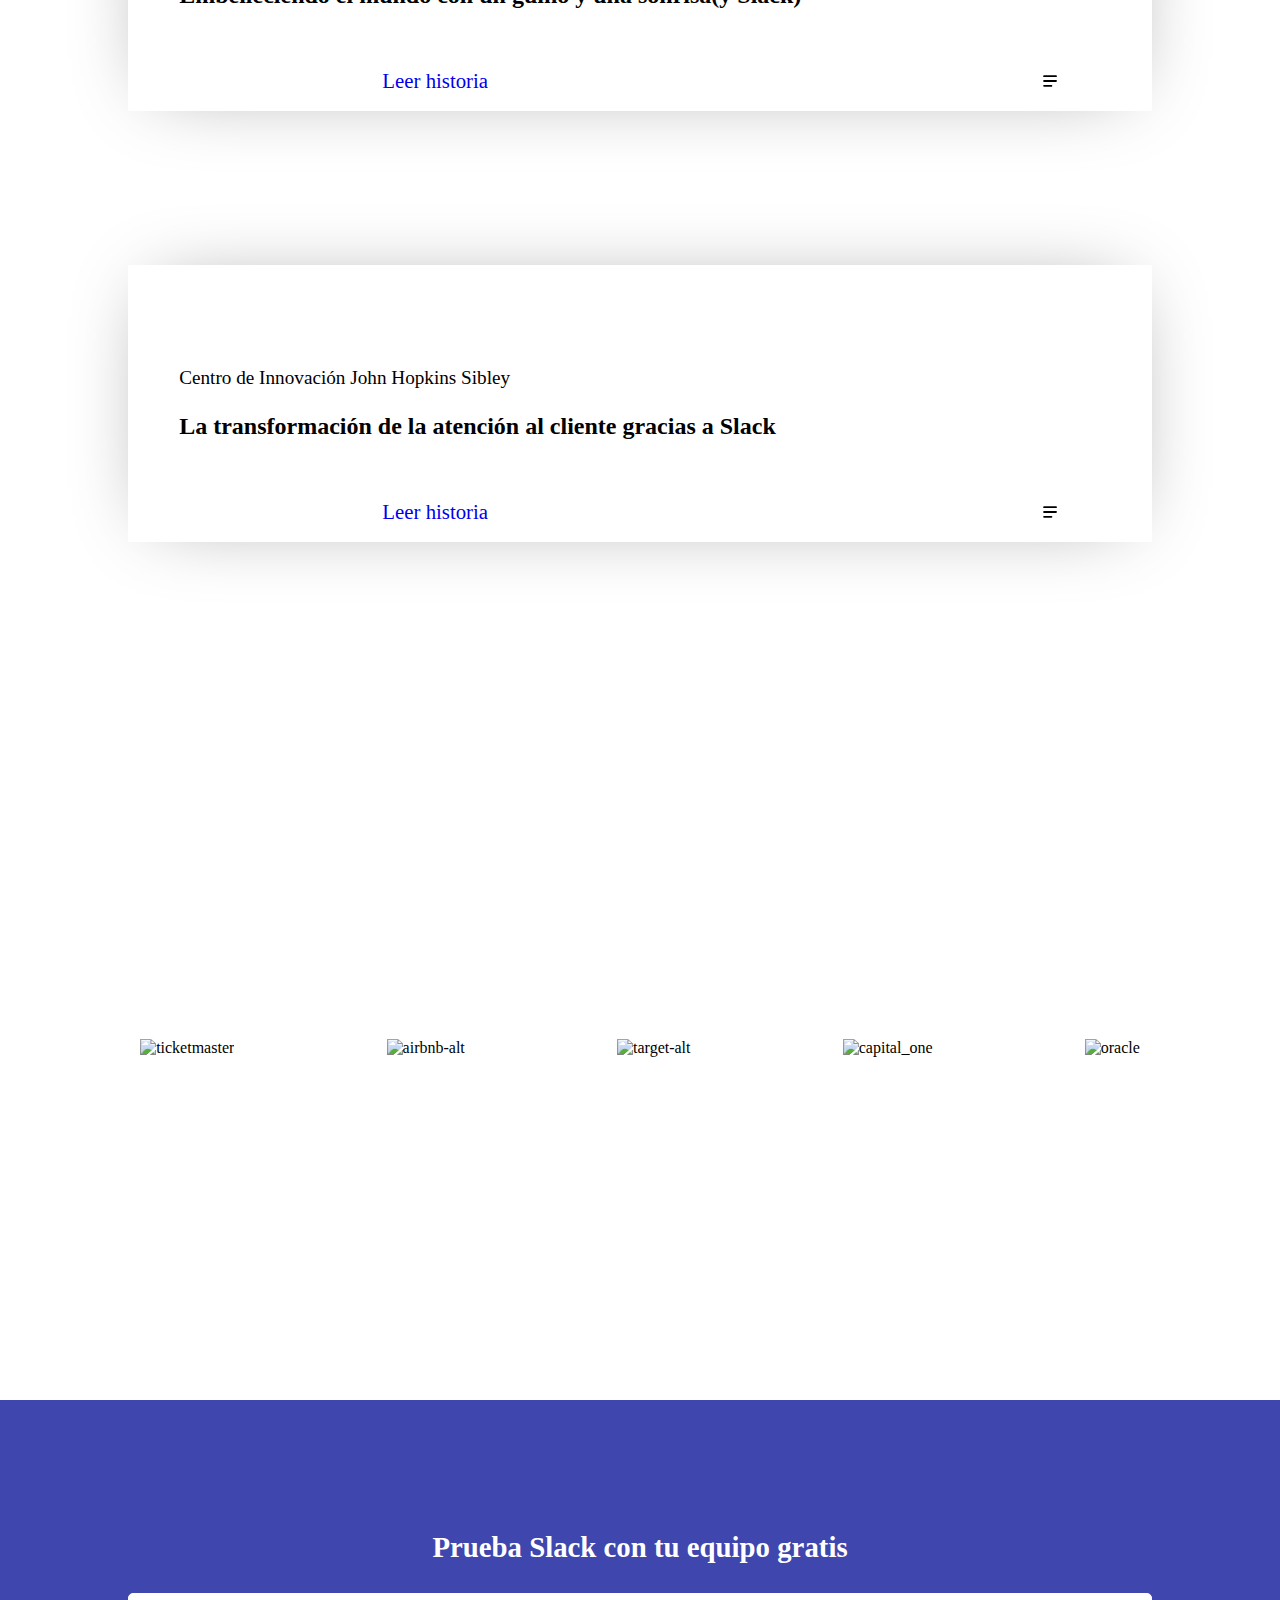
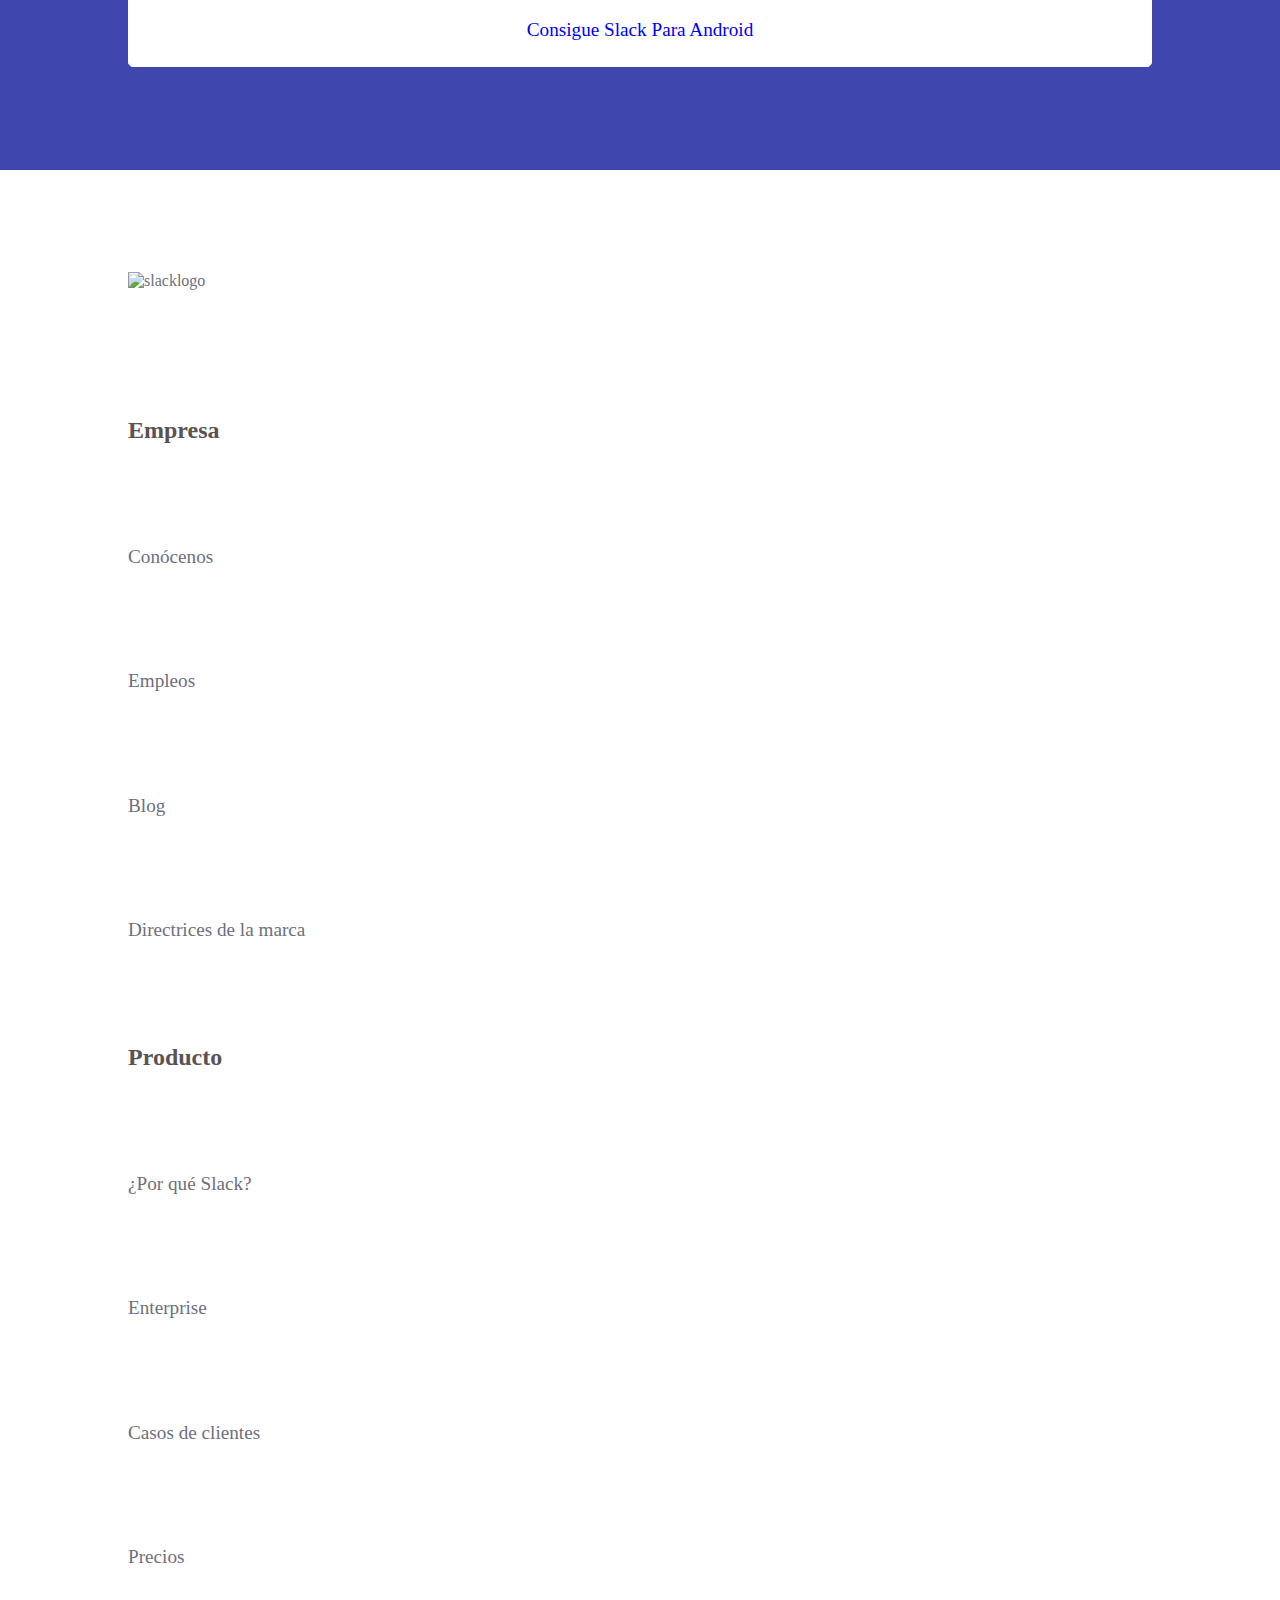
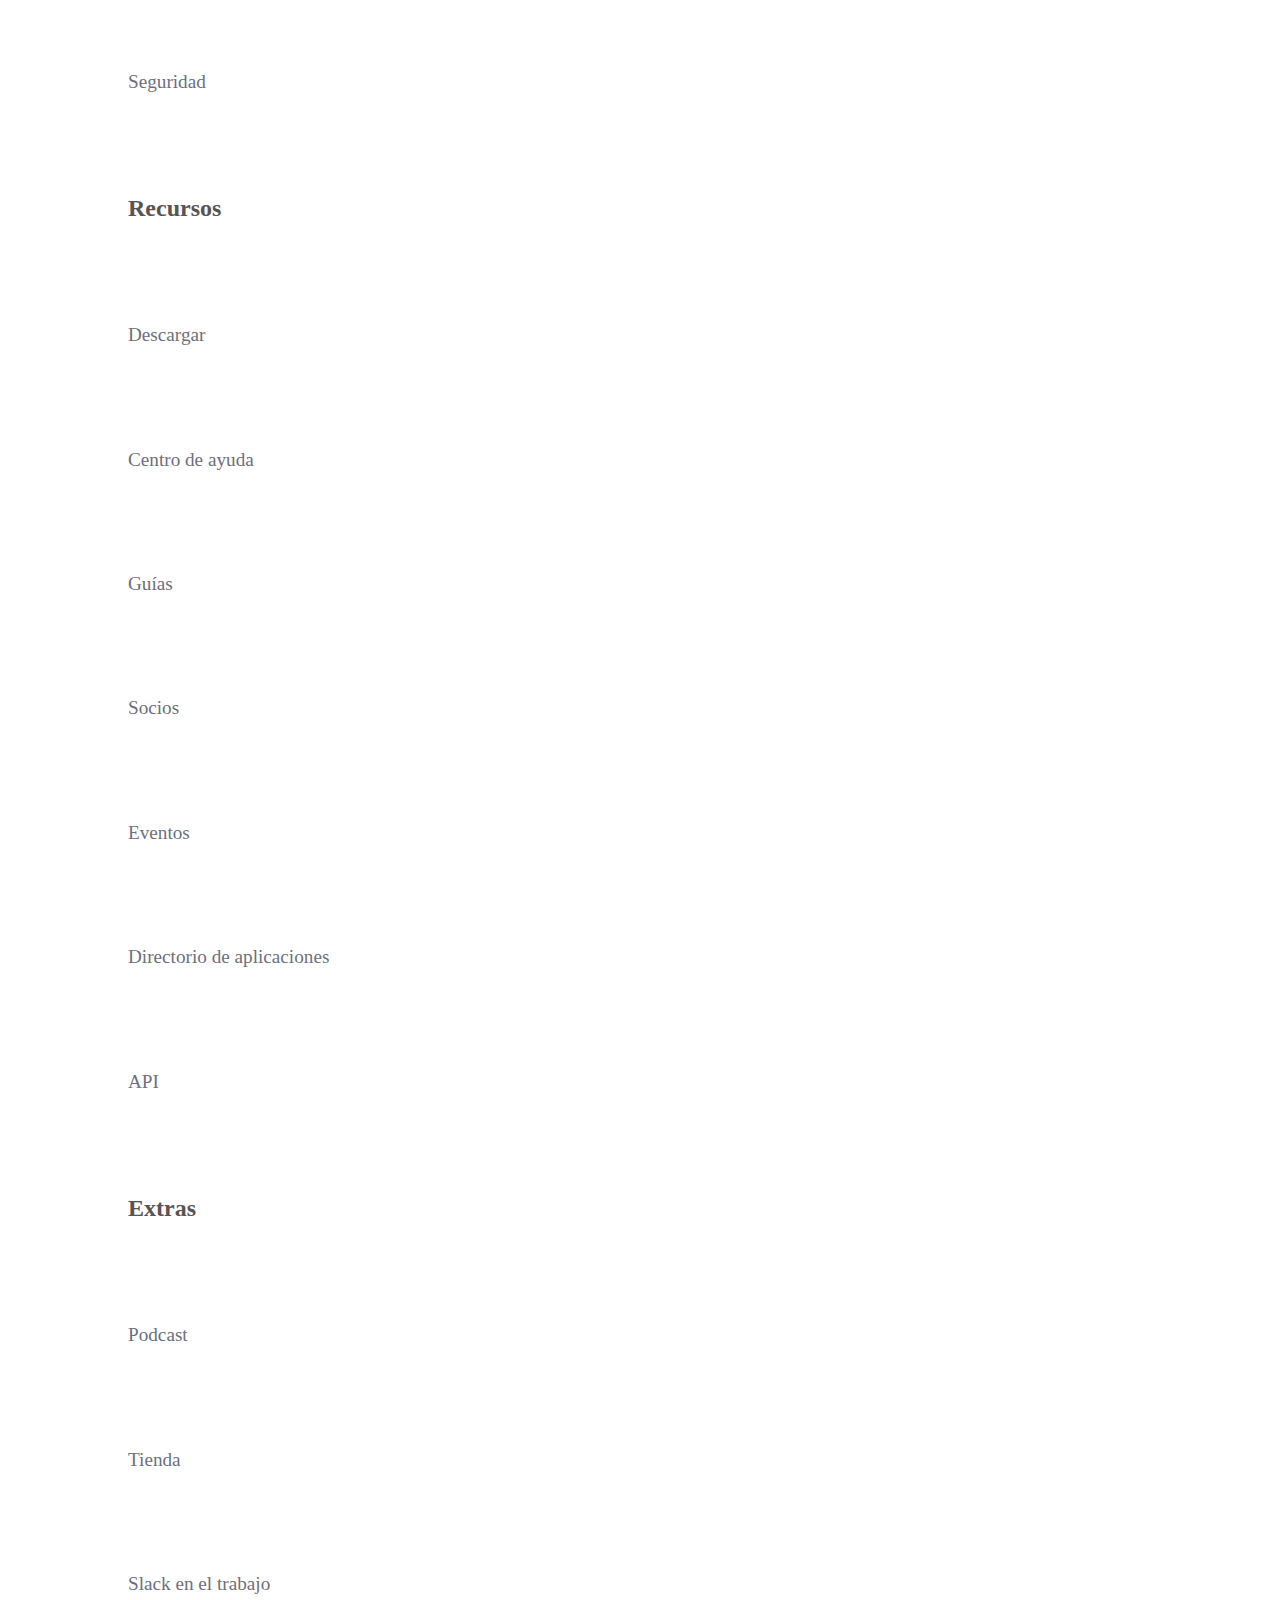
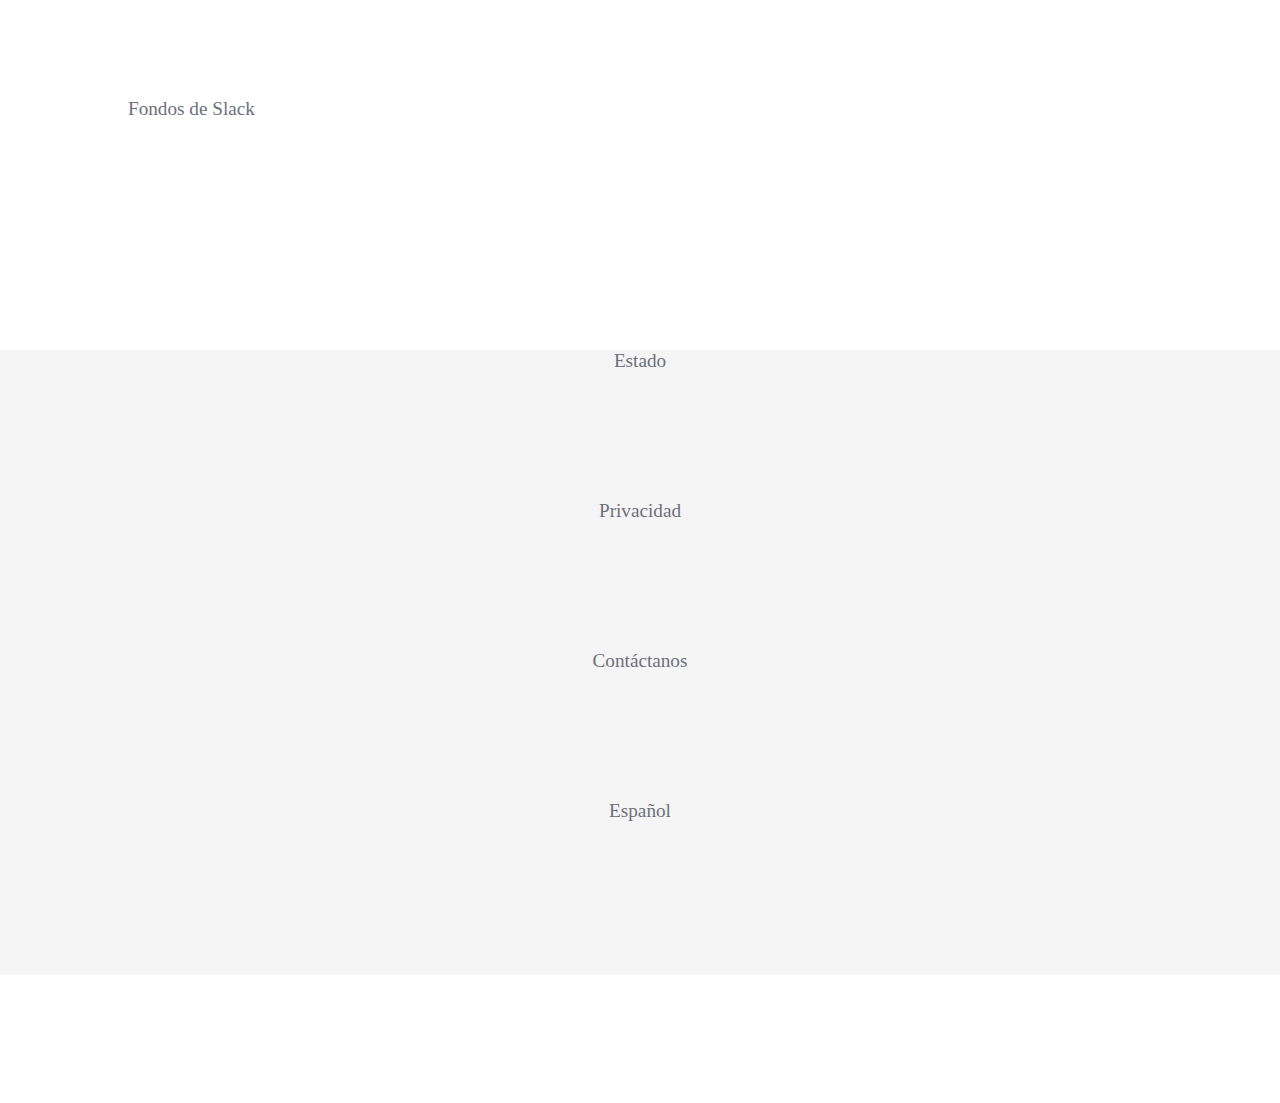
==== commit d4a440c5: "Merge abb12e8e5b54f3ba18888b8f3e3891123e6ce30e into 5262c83d05df8117e470f66ee92a5aeb63d685ac" ====
--- a/index.html
+++ b/index.html
@@ -1,217 +1,166 @@
+
 <!doctype html>
 <html lang="en">
 
-<head>
-  <title>Slack clone</title>
-  <meta charset="utf-8">
-  <meta name="viewport" content="width=device-width, initial-scale=1, shrink-to-fit=no">
-  <link rel="stylesheet" href="style.css">
-</head>
+  <head>
+    <title>Donde tu trabajo fluye</title>
+    <meta charset="utf-8">
+    <meta name="viewport" content="width=device-width, initial-scale=1, shrink-to-fit=no">
+    <link rel="stylesheet" href="style.css">
+    <link rel="stylesheet" href="https://cdnjs.cloudflare.com/ajax/libs/font-awesome/4.7.0/css/font-awesome.min.css">
+  </head>
+  <body>
 
-<body>
+    <nav class="wrapper-nav">
+      <div class="image1">
+        <svg xmlns="http://www.w3.org/2000/svg" viewBox="50 0 576 270" width="125" aria-label="Slack" class="c-slacklogo--color svg-replaced" shape-rendering="geometricPrecision"><path fill="#ECB32D" d="M141.8 87.1c-1.9-5.7-8-8.8-13.7-7-5.7 1.9-8.8 8-7 13.7l28.1 86.4c1.9 5.3 7.7 8.3 13.2 6.7 5.8-1.7 9.3-7.8 7.4-13.4 0-.2-28-86.4-28-86.4z"></path><path fill="#63C1A0" d="M98.3 101.2c-1.9-5.7-8-8.8-13.7-7-5.7 1.9-8.8 8-7 13.7l28.1 86.4c1.9 5.3 7.7 8.3 13.2 6.7 5.8-1.7 9.3-7.8 7.4-13.4 0-.2-28-86.4-28-86.4z"></path><path fill="#E01A59" d="M177.2 158.6c5.7-1.9 8.8-8 7-13.7-1.9-5.7-8-8.8-13.7-7L84 166.1c-5.3 1.9-8.3 7.7-6.7 13.2 1.7 5.8 7.8 9.3 13.4 7.4.2 0 86.5-28.1 86.5-28.1z"></path><path fill="#331433" d="M102 183.1c5.6-1.8 12.9-4.2 20.7-6.7-1.8-5.6-4.2-12.9-6.7-20.7l-20.7 6.7 6.7 20.7z"></path><path fill="#D62027" d="M145.6 168.9c7.8-2.5 15.1-4.9 20.7-6.7-1.8-5.6-4.2-12.9-6.7-20.7l-20.7 6.7 6.7 20.7z"></path><path fill="#89D3DF" d="M163 115.1c5.7-1.9 8.8-8 7-13.7-1.9-5.7-8-8.8-13.7-7l-86.4 28.1c-5.3 1.9-8.3 7.7-6.7 13.2 1.7 5.8 7.8 9.3 13.4 7.4.2 0 86.4-28 86.4-28z"></path><path fill="#258B74" d="M87.9 139.5c5.6-1.8 12.9-4.2 20.7-6.7-2.5-7.8-4.9-15.1-6.7-20.7l-20.7 6.7 6.7 20.7z"></path><path fill="#819C3C" d="M131.4 125.4c7.8-2.5 15.1-4.9 20.7-6.7-2.5-7.8-4.9-15.1-6.7-20.7l-20.7 6.7 6.7 20.7z"></path><path fill="#2D333A" d="M264.8 109.8c3.8 1.7 4.1 2.9 1.1 8.6-3.1 5.8-3.8 6.2-7.6 4.7-4.7-2-10.8-3.5-14.7-3.5-6.4 0-10.6 2.3-10.6 5.8 0 11.5 36.6 5.3 36.6 29.7 0 12.3-10.6 20.5-26.4 20.5-8.3 0-18.6-2.8-25.7-6.4-3.5-1.8-3.8-2.8-.7-8.7 2.6-5.1 3.5-5.7 7.3-4.1 6 2.6 13.7 4.7 18.8 4.7 5.8 0 9.7-2.4 9.7-5.8 0-11.1-37.3-5.8-37.3-29.5 0-12.6 10.5-21 26.2-21 7.6-.1 16.9 2.1 23.3 5zM294.4 80.8V172c0 1.4-1.5 2.8-3.5 2.8h-9.6c-2.1 0-3.5-1.5-3.5-2.8V80.8c0-4.5 1.3-4.9 8.3-4.9 8-.1 8.3.5 8.3 4.9zM362.6 132v39.3c0 2.1-1.5 3.5-3.5 3.5h-9.5c-2.2 0-3.7-1.6-3.5-3.8l.1-4.2c-5.1 5.7-12.5 8.7-19.9 8.7-14.3 0-23.9-8.3-23.9-20.6 0-13.1 10.8-22 27.1-22 6.2 0 11.8 1.1 16.4 3v-4.5c0-7.2-5.7-11.5-15.4-11.5-4.5 0-10.1 1.8-14.5 4.4-3.4 1.9-4.2 1.8-7.9-3.7-3.6-5.5-3.5-6.5 0-8.8 6.7-4.3 15.7-7.1 24-7.1 18.7 0 30.5 10.1 30.5 27.3zm-44.2 22.8c0 4.7 4 7.8 9.9 7.8 7.2 0 13.8-3.5 17.6-9.4v-6.1c-3.8-1.5-8.5-2.3-12.6-2.3-9 0-14.9 4.2-14.9 10zM427.6 109.9c3.5 2 3.6 3.1-.2 9-3.6 5.6-4.2 5.9-8.1 4-2.9-1.5-7.6-2.8-11.4-2.8-12 0-20 7.9-20 19.9 0 12.4 8 20.8 20 20.8 4.2 0 9.4-1.6 12.8-3.5 3.5-2 4.2-1.9 7.9 3.5 3.3 5 3.3 6.2.3 8.3-5.4 3.7-13.8 6.5-21.3 6.5-22.2 0-37.1-14.2-37.1-35.6 0-21.2 14.9-35.3 37.3-35.3 6.8 0 14.8 2.3 19.8 5.2zM500.2 166.2c2.8 3.5 1.7 4.8-5.3 7.3-7.1 2.6-8.1 2.4-10.6-.8l-19.9-26.5-8.9 8.6V172c0 1.4-1.5 2.8-3.5 2.8h-9.6c-2.1 0-3.5-1.5-3.5-2.8V80.8c0-4.5 1.3-4.9 8.3-4.9 8.1 0 8.3.6 8.3 4.9v51.8l27.2-26.1c3-2.8 4.7-2.6 10 .9 5.9 3.8 6.3 4.9 3.5 7.6L476 134.8l24.2 31.4z"></path></svg>
+      </div>
+      <div class="image2">
+        <svg xmlns="http://www.w3.org/2000/svg" width="24" height="17" viewBox="0 0 24 17" aria-label="" class="svg-replaced" shape-rendering="geometricPrecision"><path d="M0 0h24v3H0zm0 7h24v3H0zm0 7h24v3H0z" fill-rule="evenodd"></path></svg>
+      </div>
+    </nav>
 
-  <nav id="site-navigator" class="navigator">
-    <div class="top-links">
-      <a class="slack-name"><svg xmlns="http://www.w3.org/2000/svg" viewBox="50 0 576 270" width="125" aria-label="Slack" class="c-slacklogo--color svg-replaced" shape-rendering="geometricPrecision"><path fill="#ECB32D" d="M141.8 87.1c-1.9-5.7-8-8.8-13.7-7-5.7 1.9-8.8 8-7 13.7l28.1 86.4c1.9 5.3 7.7 8.3 13.2 6.7 5.8-1.7 9.3-7.8 7.4-13.4 0-.2-28-86.4-28-86.4z"></path><path fill="#63C1A0" d="M98.3 101.2c-1.9-5.7-8-8.8-13.7-7-5.7 1.9-8.8 8-7 13.7l28.1 86.4c1.9 5.3 7.7 8.3 13.2 6.7 5.8-1.7 9.3-7.8 7.4-13.4 0-.2-28-86.4-28-86.4z"></path><path fill="#E01A59" d="M177.2 158.6c5.7-1.9 8.8-8 7-13.7-1.9-5.7-8-8.8-13.7-7L84 166.1c-5.3 1.9-8.3 7.7-6.7 13.2 1.7 5.8 7.8 9.3 13.4 7.4.2 0 86.5-28.1 86.5-28.1z"></path><path fill="#331433" d="M102 183.1c5.6-1.8 12.9-4.2 20.7-6.7-1.8-5.6-4.2-12.9-6.7-20.7l-20.7 6.7 6.7 20.7z"></path><path fill="#D62027" d="M145.6 168.9c7.8-2.5 15.1-4.9 20.7-6.7-1.8-5.6-4.2-12.9-6.7-20.7l-20.7 6.7 6.7 20.7z"></path><path fill="#89D3DF" d="M163 115.1c5.7-1.9 8.8-8 7-13.7-1.9-5.7-8-8.8-13.7-7l-86.4 28.1c-5.3 1.9-8.3 7.7-6.7 13.2 1.7 5.8 7.8 9.3 13.4 7.4.2 0 86.4-28 86.4-28z"></path><path fill="#258B74" d="M87.9 139.5c5.6-1.8 12.9-4.2 20.7-6.7-2.5-7.8-4.9-15.1-6.7-20.7l-20.7 6.7 6.7 20.7z"></path><path fill="#819C3C" d="M131.4 125.4c7.8-2.5 15.1-4.9 20.7-6.7-2.5-7.8-4.9-15.1-6.7-20.7l-20.7 6.7 6.7 20.7z"></path><path fill="#2D333A" d="M264.8 109.8c3.8 1.7 4.1 2.9 1.1 8.6-3.1 5.8-3.8 6.2-7.6 4.7-4.7-2-10.8-3.5-14.7-3.5-6.4 0-10.6 2.3-10.6 5.8 0 11.5 36.6 5.3 36.6 29.7 0 12.3-10.6 20.5-26.4 20.5-8.3 0-18.6-2.8-25.7-6.4-3.5-1.8-3.8-2.8-.7-8.7 2.6-5.1 3.5-5.7 7.3-4.1 6 2.6 13.7 4.7 18.8 4.7 5.8 0 9.7-2.4 9.7-5.8 0-11.1-37.3-5.8-37.3-29.5 0-12.6 10.5-21 26.2-21 7.6-.1 16.9 2.1 23.3 5zM294.4 80.8V172c0 1.4-1.5 2.8-3.5 2.8h-9.6c-2.1 0-3.5-1.5-3.5-2.8V80.8c0-4.5 1.3-4.9 8.3-4.9 8-.1 8.3.5 8.3 4.9zM362.6 132v39.3c0 2.1-1.5 3.5-3.5 3.5h-9.5c-2.2 0-3.7-1.6-3.5-3.8l.1-4.2c-5.1 5.7-12.5 8.7-19.9 8.7-14.3 0-23.9-8.3-23.9-20.6 0-13.1 10.8-22 27.1-22 6.2 0 11.8 1.1 16.4 3v-4.5c0-7.2-5.7-11.5-15.4-11.5-4.5 0-10.1 1.8-14.5 4.4-3.4 1.9-4.2 1.8-7.9-3.7-3.6-5.5-3.5-6.5 0-8.8 6.7-4.3 15.7-7.1 24-7.1 18.7 0 30.5 10.1 30.5 27.3zm-44.2 22.8c0 4.7 4 7.8 9.9 7.8 7.2 0 13.8-3.5 17.6-9.4v-6.1c-3.8-1.5-8.5-2.3-12.6-2.3-9 0-14.9 4.2-14.9 10zM427.6 109.9c3.5 2 3.6 3.1-.2 9-3.6 5.6-4.2 5.9-8.1 4-2.9-1.5-7.6-2.8-11.4-2.8-12 0-20 7.9-20 19.9 0 12.4 8 20.8 20 20.8 4.2 0 9.4-1.6 12.8-3.5 3.5-2 4.2-1.9 7.9 3.5 3.3 5 3.3 6.2.3 8.3-5.4 3.7-13.8 6.5-21.3 6.5-22.2 0-37.1-14.2-37.1-35.6 0-21.2 14.9-35.3 37.3-35.3 6.8 0 14.8 2.3 19.8 5.2zM500.2 166.2c2.8 3.5 1.7 4.8-5.3 7.3-7.1 2.6-8.1 2.4-10.6-.8l-19.9-26.5-8.9 8.6V172c0 1.4-1.5 2.8-3.5 2.8h-9.6c-2.1 0-3.5-1.5-3.5-2.8V80.8c0-4.5 1.3-4.9 8.3-4.9 8.1 0 8.3.6 8.3 4.9v51.8l27.2-26.1c3-2.8 4.7-2.6 10 .9 5.9 3.8 6.3 4.9 3.5 7.6L476 134.8l24.2 31.4z"></path></svg></a>
-      <a class="options"><svg xmlns="http://www.w3.org/2000/svg" width="24" height="17" viewBox="0 0 24 17" aria-label="" class="svg-replaced" shape-rendering="geometricPrecision"><path d="M0 0h24v3H0zm0 7h24v3H0zm0 7h24v3H0z" fill-rule="evenodd"></path></svg></a>
-    </div>
-    
-  </nav>
-
-  <main id="site-main">
-    <section class="work-happens container">
-      <h1 class="title">Where Work Happens</h1>
-      <p class="text">When your team needs to kick off a project, hire a new 
-        employee, deploy some code, review a sales contract, finalize 
-        next year's budget, measure an A/B test, plan your next office 
-        opening, and more, Slack has you covered.</p>
-      
-      <button class="start-btn">GET STARTED</button>
-
-      <p class="sign-in">Already using Slack? <a href="..." class="sign-in-btn">Sign in</a></p>
-      
-      <img class="team-work-img" src="https://a.slack-edge.com/43f70/marketing/img/home/home_illo.png" srcset="https://a.slack-edge.com/43f70/marketing/img/home/home_illo.png 1x, https://a.slack-edge.com/43f70/marketing/img/home/home_illo@2x.png 2x" alt="Cooworking">
+    <section class="first-section">
+      <h1>Transforma tu forma de trabajar</h1>
+      <p id="first-sec-paragraph">Cuando tu equipo tiene que echar a andar un proyecto, contratar un empleado, subir unas líneas de código, revisar un contrato de ventas, finalizar el presupuesto del próximo año, medir una prueba A/B, planificar la apertura de tu próxima oficina o cualquier otra situación, siempre puedes contar con Slack.</p>
+      <a id="first-button" href="#">Consigue Slack Para Android</a>
+      <img class="img-cards" src="/home/selim/Escritorio/IronHack/module-1/lab-slack-clone/images/secondpic.png" alt="segundaimg">
     </section>
 
-    <section class="hub-team-work container">
-      <h2 class="title">The hub for your team and your work</h2>
-      <article class="box">
-        <img src="https://a.slack-edge.com/ce89a/marketing/img/features/icons/organized-convos.png" srcset="https://a.slack-edge.com/ce89a/marketing/img/features/icons/organized-convos.png 1x, https://a.slack-edge.com/ce89a/marketing/img/features/icons/organized-convos@2x.png 2x" "="" class="icon-img" alt="chat">
-        <h3 class="title-list">Channels</h3>
-        <p class="text-list">Communication in Slack happens in channels, organized by project, 
-          topic, team, or whatever makes sense for you.</p>
+    <section class="second-section">
+      <h2>El eje que reúne a tu equipo y guía tu trabajo</h2>
+      <article>
+        <img src="/home/selim/Escritorio/IronHack/module-1/lab-slack-clone/images/organized-convos.png" alt="organized-convos">
+        <h4>Canales</h4>
+        <p>En Slack, los equipos se comunican a través de canales, que puedes organizar por proyectos, temas, departamentos o lo que tenga sentido para ti.</p>
       </article>
-
-      <article class="box">
-        <img src="https://a.slack-edge.com/ce89a/marketing/img/features/icons/search-binoculars.png" srcset="https://a.slack-edge.com/ce89a/marketing/img/features/icons/search-binoculars.png 1x, https://a.slack-edge.com/ce89a/marketing/img/features/icons/search-binoculars@2x.png 2x" "="" class="icon-img" alt="binoculars">
-        <h3 class="title-list">Search</h3>
-        <p class="text-list">Conversations in Slack are searchable by everyone, so you can tap 
-          into company knowledge and find information when you need it.</p>
+      <article>
+        <img src="/home/selim/Escritorio/IronHack/module-1/lab-slack-clone/images/search-binoculars.png" alt="search-binoculars">
+        <h4>Búsqueda</h4>
+        <p>A través de la búsqueda, todo el mundo pueda acceder a las conversaciones en Slack, por lo que la información siempre está a un clic de distancia.</p>
       </article>
-
-      <article class="box">
-          <img src="https://a.slack-edge.com/ce89a/marketing/img/features/icons/apps-gears.png" srcset="https://a.slack-edge.com/ce89a/marketing/img/features/icons/apps-gears.png 1x, https://a.slack-edge.com/ce89a/marketing/img/features/icons/apps-gears@2x.png 2x" "="" class="icon-img" alt="wheel">
-        <h3 class="title-list">Integrations</h3>
-        <p class="text-list">Slack works with the tools and services you already use every day. 
-          Pipe in information or take action without leaving Slack.</p>
+      <article>
+        <img src="/home/selim/Escritorio/IronHack/module-1/lab-slack-clone/images/apps-gears.png" alt="apps-gears">
+        <h4>Integraciones</h4>
+        <p>Slack es compatible con las herramientas y los servicios que usas a diario. Trae la información que necesitas o ejecuta tareas sin salir de Slack.</p>
       </article>
-
-      <article class="box">
-        <img src="https://a.slack-edge.com/ce89a/marketing/img/features/icons/security-lock.png" srcset="https://a.slack-edge.com/ce89a/marketing/img/features/icons/security-lock.png 1x, https://a.slack-edge.com/ce89a/marketing/img/features/icons/security-lock@2x.png 2x" "="" class="icon-img" alt="lock">
-        <h3 class="title-list">Security</h3>
-        <p class="text-list">We take security seriously at Slack. We offer measures like 2FA and 
-          SSO to ensure the safety of your data and protect your organization.</p>
+      <article>
+        <img src="/home/selim/Escritorio/IronHack/module-1/lab-slack-clone/images/security-lock.png" alt="security-lock">
+        <h4>Seguridad</h4>
+        <p>En Slack nos tomamos en serio la seguridad. Ofrecemos medidas como la autenticación de dos factores y el inicio de sesión único para garantizar la seguridad de tus datos y proteger tu organización.</p>
       </article>
-
-      <p class="learn-more-link"><a href="...">Learn more about Slack features</a></p>
+      <h4 class="slack-functions">Más información sobre las funciones de Slack</h4>
+      <hr>
     </section>
 
-    <section class="good-company container">
-      <div class="sub-header">
-        <h2 class="title">You're in good company</h2>
-        <p class="text">Millions of people around the world have already made Slack the place where their work happens.</p>
-      </div>
-      
-      
-      <article class="box">
-        
-        <div class="box-header">
-          <h4 class="box-subtitle">LVMH/Benefit Cosmetics</h4>
-          <h2 class="box-title">Beautifying the world with a wink and smile (and Slack).</h2>
-        </div>
-        <img class="pictures-img" src="https://a.slack-edge.com/d5ae6e/marketing/img/customers/benefit/card_benefit.jpg" alt="pictures">
-        
-        <a href="#" class="read-story-link">
-          <div class="read-story">
-            <p class="read-story-text">READ STORY</p>
-            <svg xmlns="http://www.w3.org/2000/svg" viewBox="-288 379 35 35" width="20" height="20" aria-hidden="true" class="read-lines" shape-rendering="geometricPrecision"><path d="M-260 386.5h-21c-.8 0-1.5.7-1.5 1.6s.7 1.6 1.5 1.6h21.1c.8 0 1.5-.7 1.5-1.6s-.8-1.6-1.6-1.6zm0 8.4h-21c-.8 0-1.5.7-1.5 1.6 0 .9.7 1.6 1.5 1.6h21.1c.8 0 1.5-.7 1.5-1.6s-.8-1.6-1.6-1.6zm-8 8.5h-13c-.8 0-1.5.7-1.5 1.6 0 .9.7 1.6 1.5 1.6h13.1c.8 0 1.5-.7 1.5-1.6s-.8-1.6-1.6-1.6z"></path></svg>
+    <section class="third-section">
+      <h2>Estás en buena compañía</h2>
+      <p id="third-sec-paragraph">Slack tranforma la forma de trabajar de miles de personas en todo el mundo</p>
+      <div class="button-cards">
+        <a href="#">
+          <span class="span-deco">LVMH/Benefit Cosmetics</span>
+          <h3 class="deco-h3">Embelleciendo el mundo con un guiño y una sonrisa(y Slack)</h3>
+          <img class="img-cards" src="/home/selim/Escritorio/IronHack/module-1/lab-slack-clone/images/card_benefit.jpg" alt="">
+          <div class="story-card">
+            <span>Leer historia</span>
+            <svg xmlns="http://www.w3.org/2000/svg" viewBox="-288 379 35 35" width="20" height="20" aria-hidden="true" class="c-card__cta-icon svg-replaced" shape-rendering="geometricPrecision"><path d="M-260 386.5h-21c-.8 0-1.5.7-1.5 1.6s.7 1.6 1.5 1.6h21.1c.8 0 1.5-.7 1.5-1.6s-.8-1.6-1.6-1.6zm0 8.4h-21c-.8 0-1.5.7-1.5 1.6 0 .9.7 1.6 1.5 1.6h21.1c.8 0 1.5-.7 1.5-1.6s-.8-1.6-1.6-1.6zm-8 8.5h-13c-.8 0-1.5.7-1.5 1.6 0 .9.7 1.6 1.5 1.6h13.1c.8 0 1.5-.7 1.5-1.6s-.8-1.6-1.6-1.6z"></path></svg>
           </div>
         </a>
-      </article>
-
-      <article class="box">
-        <div class="box-header">
-          <h4 class="box-subtitle">John Hopkins Sibling Innovation Hub</h4>
-          <h2 class="box-title">Transforming patient care with slack.</h2>
+      </div>
+      <div class="button-cards">
+          <a href="#">
+            <span class="span-deco">Centro de Innovación John Hopkins Sibley</span>
+            <h3 class="deco-h3">La transformación de la atención al cliente gracias a Slack</h3>
+            <img class="img-cards" src="/home/selim/Escritorio/IronHack/module-1/lab-slack-clone/images/card_hopkins.jpg" alt="">
+            <div class="story-card">
+              <span>Leer historia</span>
+              <svg xmlns="http://www.w3.org/2000/svg" viewBox="-288 379 35 35" width="20" height="20" aria-hidden="true" class="c-card__cta-icon svg-replaced" shape-rendering="geometricPrecision"><path d="M-260 386.5h-21c-.8 0-1.5.7-1.5 1.6s.7 1.6 1.5 1.6h21.1c.8 0 1.5-.7 1.5-1.6s-.8-1.6-1.6-1.6zm0 8.4h-21c-.8 0-1.5.7-1.5 1.6 0 .9.7 1.6 1.5 1.6h21.1c.8 0 1.5-.7 1.5-1.6s-.8-1.6-1.6-1.6zm-8 8.5h-13c-.8 0-1.5.7-1.5 1.6 0 .9.7 1.6 1.5 1.6h13.1c.8 0 1.5-.7 1.5-1.6s-.8-1.6-1.6-1.6z"></path></svg>
+            </div>
+          </a>
         </div>
-
-        <img class="classroom-img" src="https://a.slack-edge.com/d5ae6e/marketing/img/customers/hopkins/card_hopkins.jpg" alt="classroom">
-        
-        <a href="#" class="read-story-link">
-          <div class="read-story">
-            <p class="read-story-text">READ STORY</p>
-            <svg xmlns="http://www.w3.org/2000/svg" viewBox="-288 379 35 35" width="20" height="20" aria-hidden="true" class="read-lines" shape-rendering="geometricPrecision"><path d="M-260 386.5h-21c-.8 0-1.5.7-1.5 1.6s.7 1.6 1.5 1.6h21.1c.8 0 1.5-.7 1.5-1.6s-.8-1.6-1.6-1.6zm0 8.4h-21c-.8 0-1.5.7-1.5 1.6 0 .9.7 1.6 1.5 1.6h21.1c.8 0 1.5-.7 1.5-1.6s-.8-1.6-1.6-1.6zm-8 8.5h-13c-.8 0-1.5.7-1.5 1.6 0 .9.7 1.6 1.5 1.6h13.1c.8 0 1.5-.7 1.5-1.6s-.8-1.6-1.6-1.6z"></path></svg>
-          </div>
-        </a>
-      </article>
-      
     </section>
 
-    <section class="collaborating-companies container">
-      <div class="companies-logo">
-        <img class="companies-logo-img" src="https://a.slack-edge.com/c04e5/marketing/img/logos/company/ticketmaster.png" srcset="https://a.slack-edge.com/c04e5/marketing/img/logos/company/ticketmaster.png 1x, https://a.slack-edge.com/c04e5/marketing/img/logos/company/ticketmaster@2x.png 2x" alt="Ticketmaster">
-      </div>
-      <div class="companies-logo"> 
-        <img class="companies-logo-img" src="https://a.slack-edge.com/f3b02/marketing/img/logos/company/airbnb-alt.png" srcset="https://a.slack-edge.com/f3b02/marketing/img/logos/company/airbnb-alt.png 1x, https://a.slack-edge.com/f3b02/marketing/img/logos/company/airbnb-alt@2x.png 2x" alt="Airbnb">
-      </div>
-      <div class="companies-logo">
-        <img class="companies-logo-img" src="https://a.slack-edge.com/adeaf1/marketing/img/logos/company/target-alt.png" srcset="https://a.slack-edge.com/adeaf1/marketing/img/logos/company/target-alt.png 1x, https://a.slack-edge.com/adeaf1/marketing/img/logos/company/target-alt@2x.png 2x" alt="Target">
-      </div>
-      <div class="companies-logo">
-        <img class="companies-logo-img" src="https://a.slack-edge.com/c04e5/marketing/img/logos/company/capital_one.png" srcset="https://a.slack-edge.com/c04e5/marketing/img/logos/company/capital_one.png 1x, https://a.slack-edge.com/c04e5/marketing/img/logos/company/capital_one@2x.png 2x" alt="Capital One">
-      </div>
-      <div class="companies-logo">
-        <img class="companies-logo-img" src="https://a.slack-edge.com/c04e5/marketing/img/logos/company/oracle.png" srcset="https://a.slack-edge.com/c04e5/marketing/img/logos/company/oracle.png 1x, https://a.slack-edge.com/c04e5/marketing/img/logos/company/oracle@2x.png 2x" alt="Oracle">
+    <section class="fourth-section">
+      <div class="companies-pics">
+        <div class="companies-pics-mar"><img src="/home/selim/Escritorio/IronHack/module-1/lab-slack-clone/images/ticketmaster.png" alt="ticketmaster"></div>
+        <div class="companies-pics-mar"><img src="/home/selim/Escritorio/IronHack/module-1/lab-slack-clone/images/airbnb-alt.png" alt="airbnb-alt"></div>
+        <div class="companies-pics-mar"><img src="/home/selim/Escritorio/IronHack/module-1/lab-slack-clone/images/target-alt.png" alt="target-alt"></div>
+        <div class="companies-pics-mar"><img src="/home/selim/Escritorio/IronHack/module-1/lab-slack-clone/images/capital_one.png" alt="capital_one"></div>
+        <div class="companies-pics-mar"><img src="/home/selim/Escritorio/IronHack/module-1/lab-slack-clone/images/oracle.png" alt="oracle"></div>
       </div>
     </section>
 
-    <section class="try-slack">
-      <div class="try-slack-content">
-        <h2 class="title">Try Slack with your team for free</h2>
-        <button class="start-btn">GET STARTED</button>
-      </div>
-      
+    <section class="fifth-section">
+      <h3 id="h3-fifth-section">Prueba Slack con tu equipo gratis</h3>
+      <a id="fifth-section-button" href="#">Consigue Slack Para Android</a>
     </section>
 
-    <section class="info-links container">
-        <svg xmlns="http://www.w3.org/2000/svg" viewBox="-101 331 132 132" width="54" height="54" aria-label="Slack" class="slack-logo" shape-rendering="geometricPrecision"><path d="M-16.7 343.1c-1.9-5.7-8-8.8-13.7-7-5.7 1.9-8.8 8-7 13.7l28.1 86.4c1.9 5.3 7.7 8.3 13.2 6.7 5.8-1.7 9.3-7.8 7.4-13.4 0-.2-28-86.4-28-86.4z" fill="#ECB32D"></path><path d="M-60.2 357.2c-1.9-5.7-8-8.8-13.7-7-5.7 1.9-8.8 8-7 13.7l28.1 86.4c1.9 5.3 7.7 8.3 13.2 6.7 5.8-1.7 9.3-7.8 7.4-13.4 0-.2-28-86.4-28-86.4z" fill="#63C1A0"></path><path d="M18.7 414.6c5.7-1.9 8.8-8 7-13.7-1.9-5.7-8-8.8-13.7-7l-86.5 28.2c-5.3 1.9-8.3 7.7-6.7 13.2 1.7 5.8 7.8 9.3 13.4 7.4.2 0 86.5-28.1 86.5-28.1z" fill="#E01A59"></path><path d="M-56.5 439.1c5.6-1.8 12.9-4.2 20.7-6.7-1.8-5.6-4.2-12.9-6.7-20.7l-20.7 6.7 6.7 20.7z" fill="#331433"></path><path d="M-12.9 424.9c7.8-2.5 15.1-4.9 20.7-6.7-1.8-5.6-4.2-12.9-6.7-20.7l-20.7 6.7 6.7 20.7z" fill="#D62027"></path><path d="M4.5 371.1c5.7-1.9 8.8-8 7-13.7-1.9-5.7-8-8.8-13.7-7l-86.4 28.1c-5.3 1.9-8.3 7.7-6.7 13.2 1.7 5.8 7.8 9.3 13.4 7.4.2 0 86.4-28 86.4-28z" fill="#89D3DF"></path><path d="M-70.6 395.5c5.6-1.8 12.9-4.2 20.7-6.7-2.5-7.8-4.9-15.1-6.7-20.7l-20.7 6.7 6.7 20.7z" fill="#258B74"></path><path d="M-27.1 381.4c7.8-2.5 15.1-4.9 20.7-6.7-2.5-7.8-4.9-15.1-6.7-20.7l-20.7 6.7 6.7 20.7z" fill="#819C3C"></path></svg>
-      
-      <div class="info-links-boxes">
-        <article class="box">
-          <h3 class="subtitle">COMPANY</h3>
+    <section class="sixth-section">
+      <div>
+        <img class="last-logo" src="/home/selim/Escritorio/IronHack/module-1/lab-slack-clone/images/slackultima.png" alt="slacklogo">
+        <div>
+          <p>Empresa</p>
           <ul>
-            <li>About Us</li>
-            <li>Careers</li>
-            <li>Blog</li>
-            <li>Press</li>
-            <li>Brand Guidelines</li>
+            <a href=""><li>Conócenos</li></a>
+            <a href=""><li>Empleos</li></a>
+            <a href=""><li>Blog</li></a>
+            <a href=""><li>Directrices de la marca</li></a>
           </ul>
-        </article>
-
-        <article class="box">
-          <h3 class="subtitle">PRODUCT</h3>
+        </div>
+        <div>
+          <p>Producto</p>
           <ul>
-            <li>Why Slack?</li>
-            <li>Enterprise</li>
-            <li>Customer Stories</li>
-            <li>Pricing</li>
-            <li>Security</li>
-          </ul>  
-        </article>
-
-        <article class="box">
-          <h3 class="subtitle">RESOURCES</h3>
+            <a href=""><li>¿Por qué Slack?</li></a>
+            <a href=""><li>Enterprise</li></a>
+            <a href=""><li>Casos de clientes</li></a>
+            <a href=""><li>Precios</li></a>
+            <a href=""><li>Seguridad</li></a>
+          </ul>
+        </div>
+        <div>
+          <p>Recursos</p>
           <ul>
-            <li>Download</li>
-            <li>Help Center</li>
-            <li>Guides</li>
-            <li>Partners</li>
-            <li>Events</li>
-            <li>App Directory</li>
-            <li>API</li>
-            <li>Gartner Report</li>
-            <li>eBooks</li>
+            <a href=""><li>Descargar</li></a>
+            <a href=""><li>Centro de ayuda</li></a>
+            <a href=""><li>Guías</li></a>
+            <a href=""><li>Socios</li></a>
+            <a href=""><li>Eventos</li></a>
+            <a href=""><li>Directorio de aplicaciones</li></a>
+            <a href=""><li>API</li></a>
           </ul>
-        </article>
-
-        <article class="box">
-          <h3 class="subtitle">EXTRAS</h3>
+        </div>
+        <div>
+          <p>Extras</p>
           <ul>
-            <li>Podcast</li>
-            <li>Slack Shop</li>
-            <li>Slack at Work</li>
-            <li>Slack Fund</li>  
+            <a href=""><li>Podcast</li></a>
+            <a href=""><li>Tienda</li></a>
+            <a href=""><li>Slack en el trabajo</li></a>
+            <a href=""><li>Fondos de Slack</li></a>
           </ul>
-        </article>
+        </div>
       </div>
     </section>
 
-  </main>
+    <footer>
+      <div>
+        <div class="idioma">
+          <ul>
+            <a href=""><li>Estado</li></a>
+            <a href=""><li>Privacidad</li></a>
+            <a href=""><li>Contáctanos</li></a>
+            <a href=""><li>Español</li></a>
+          </ul>
+        </div>
+        <div>
+          <ul class="social-media">
+            <a href=""><li><i class="fab fa-twitter"></i></li></a>
+            <a href=""><li><i class="fab fa-facebook"></i></li></a>
+            <a href=""><li><i class="fab fa-youtube"></i></li></a>
+            <a href=""><li><i class="fab fa-linkedin"></i></li></a>
+          </ul>
+        </div>  
+      </div>
+    </footer>
 
-  <footer id="site-footer">
-    <ul class="extra-info">
-      <li class="status-link">Status</li>
-      <li class="terms-link">Privacy & Terms</li>
-      <li class="contact-link">Contact Us</li>
-    </ul>
-
-    <form action="change-language" class="language">
-      <select name="language" id="lang-selection">
-        <option value="dch">Deutsch</option>
-        <option value="us">English (US)</option>
-        <option value="esp">Español</option>
-        <option value="fr">Français</option>
-        <option value="jap">Japanese</option>
-      </select>
-    </form>
-
-    <div class="social-media">
-      <svg xmlns="http://www.w3.org/2000/svg" version="1" viewBox="0 0 32 32" width="20" height="20" aria-label="Twitter" class="c-nav--footer__svgicon svg-replaced" shape-rendering="geometricPrecision"><path d="M31.993 6.077c-1.177.523-2.44.876-3.77 1.033 1.355-.812 2.396-2.098 2.887-3.63-1.27.75-2.673 1.3-4.168 1.592C25.744 3.797 24.038 3 22.15 3c-3.626 0-6.563 2.938-6.563 6.563 0 .514.057 1.016.17 1.496C10.3 10.783 5.464 8.17 2.227 4.2c-.565.97-.89 2.098-.89 3.3 0 2.28 1.16 4.287 2.92 5.465-1.076-.035-2.088-.33-2.973-.82v.08c0 3.182 2.26 5.835 5.264 6.438-.55.15-1.13.23-1.73.23-.423 0-.833-.04-1.233-.117.834 2.606 3.26 4.504 6.13 4.558-2.245 1.76-5.075 2.81-8.15 2.81-.53 0-1.053-.03-1.566-.09C2.905 27.914 6.355 29 10.062 29c12.072 0 18.675-10 18.675-18.675 0-.284-.008-.568-.02-.85 1.283-.925 2.395-2.08 3.276-3.398z"></path></svg>
-      <svg xmlns="http://www.w3.org/2000/svg" height="20" viewBox="0 0 16 16" width="20" aria-label="Facebook" class="c-nav--footer__svgicon svg-replaced" shape-rendering="geometricPrecision"><path d="M15.115 0H.885A.883.883 0 0 0 0 .885v14.23c0 .49.395.885.885.885h7.659V9.803h-2.09v-2.4h2.09V5.62c0-2.069 1.27-3.189 3.104-3.189.875 0 1.643.053 1.867.096v2.155h-1.291c-1.003 0-1.184.469-1.184 1.173v1.547h2.379l-.31 2.4H11.04V16h4.075c.49 0 .885-.395.885-.885V.885A.883.883 0 0 0 15.115 0z" fill-rule="evenodd"></path></svg>
-      <svg xmlns="http://www.w3.org/2000/svg" version="1" viewBox="0 0 32 32" width="20" height="20" aria-label="YouTube" class="c-nav--footer__svgicon svg-replaced" shape-rendering="geometricPrecision"><path d="M31.67 9.18s-.312-2.354-1.27-3.39c-1.218-1.358-2.58-1.366-3.206-1.443C22.717 4 16.002 4 16.002 4h-.015s-6.715 0-11.19.347c-.626.077-1.988.085-3.206 1.443C.635 6.826.32 9.18.32 9.18S0 11.94 0 14.7v2.59c0 2.762.32 5.522.32 5.522s.312 2.352 1.27 3.386c1.22 1.358 2.816 1.317 3.528 1.46 2.56.26 10.877.342 10.877.342s6.722-.012 11.2-.355c.624-.08 1.987-.088 3.204-1.446.956-1.036 1.27-3.388 1.27-3.388s.32-2.76.32-5.523V14.7c0-2.76-.32-5.522-.32-5.522z"></path><path fill="#FFF" d="M12 10v12l10-6"></path></svg>
-      <svg xmlns="http://www.w3.org/2000/svg" height="20" viewBox="0 0 16 16" width="20" aria-label="LinkedIn" class="c-nav--footer__svgicon svg-replaced" shape-rendering="geometricPrecision"><path d="M14.816 0C15.466 0 16 .512 16 1.152v13.696c0 .63-.533 1.152-1.184 1.152H1.184C.534 16 0 15.477 0 14.848V1.152C0 .512.533 0 1.184 0zM3.563 4.96a1.382 1.382 0 0 0 0-2.763c-.768 0-1.376.619-1.376 1.376 0 .768.608 1.387 1.376 1.387zm10.069 4.49c0-2.058-.437-3.637-2.848-3.637-1.152 0-1.92.63-2.24 1.227h-.032V5.995H6.24v7.637h2.368V9.856c0-.992.181-1.963 1.419-1.963 1.216 0 1.237 1.142 1.237 2.027v3.712h2.368zM2.368 13.633h2.379V5.995H2.368z" fill-rule="evenodd"></path></svg>
-    </div>
-  </footer>
-
-</body>
+  </body>
 </html>--- a/style.css
+++ b/style.css
@@ -1,7 +1,3 @@
-@import url('https://fonts.googleapis.com/css?family=Montserrat:400,700|PT+Serif:700');
-
-/* ---- reset ---- */
-
 html {
   box-sizing: border-box;
 }
@@ -14,342 +10,310 @@
   padding: 0;
 }
 
-/* ---- typeografy ---- */
-
 body {
-  color: #636363;
-  font-family: 'Montserrat';
-  font-size: 16px;
-  line-height: 147%;
-}
+  width: 100%;
+  box-sizing: border-box;
+}
+
+.red {
+  background-color: red;
+}
+
+/*-----------typography------------*/
 
 h1 {
-  font-family: 'PT Serif';
-  font-size: 40px;
-  line-height: 38px;
+  font-size: 250%;
+  text-align: left;
+  line-height: 85%;
 }
 
 h2 {
-  font-family: 'PT Serif';
-  font-size: 27px;
-  line-height: 30px;
-}
-
-h3 {}
-
-h1,
-h2,
-h3,
+  font-size: 200%;
+}
+
+.deco-h3 {
+  font-size: 150%; 
+  color: black;
+  margin-left: 5%;
+  text-align: left;
+}
+
+#h3-fifth-section {
+  font-size: 180%;
+  color: white;
+}
+
+h4{
+  font-size: 125%;
+  text-decoration: none;
+}
+
+p {
+  font-size: 110%;
+  text-align: left;
+  color: rgb(90, 83, 83);
+}
+
+.slack-functions {
+  color: rgb(37, 37, 192);
+  text-align: center;
+  font-size: 100%;
+}
+
+hr {
+  background-color: rgb(37, 37, 192);
+  height: 1%;
+}
+
+.span-deco {
+  font-size: 120%;
+  color: black;
+  text-align: left;
+  margin-left: 5%;
+}
+
+a {
+  text-decoration: none;
+}
+
+.compania {
+  font-size: 200%;
+}
+
+ul {
+  list-style: none;
+  font-size: 120%;
+}
+
+#first-sec-paragraph {
+  font-size: 125%;
+}
+
+div > p {
+  font-weight: bold;
+  font-size: 150%;
+}
+
+div span {
+  font-size: 130%;
+}
+
+/*---------layout------------*/
+
+article {
+  margin: 20% 0;
+}
+
+.slack-functions {
+  margin: 0 5%;
+}
+
+hr {
+  margin: 0 5%;
+}
+
+.img-cards {
+  width: 100%;
+}
+
+.wrapper-nav {
+  display: grid;
+  grid-template-columns: 40% auto 20%;
+  grid-template-areas: "image1 . image2";
+  align-items: center;
+  position: fixed;
+  width: 100%;
+  top: 0;
+  background-color: white;
+}
+
+h1 {
+  ;
+}
+
+h2 {
+  
+}
+
 h4 {
-  color: #353535;
-}
-
-p {
-  margin: 0;
-  font-size: 15px;
-}
-
-/* ---- layout ---- */
-
-#site-navigator {
+  
+}
+
+footer p {
+  margin-top: 15%;
+}
+
+a {
+  margin: 0 auto;
+}
+
+.companies-pics {
+  display: flex;
+  justify-content: space-around;
+  flex-wrap: wrap;
+  margin: 25% 5%;
+}
+
+.companies-pics-mar {
+  margin: 2%;
+}
+
+ul {
+  padding-left: 0;
+}
+
+li {
+  color: #6d6f7b;
+  margin: 10% 0;
+}
+
+#third-sec-paragraph {
+  margin-bottom: 15%;
+}
+
+.story-card {
+  display: grid;
+  width: 100%;
+  grid-template-columns: 60% auto 20%;
+  height: 60px;
+}
+
+svg {
+  grid-column-start: 3;
+  margin: auto;
+}
+
+div span {
+  margin: auto auto;
+}
+
+.idioma {
+  text-align: center;
+}
+
+.social-media {
+  display: flex;
+  flex-direction: row;
+  margin: auto 20%;
+  margin-bottom: 10%;
+}
+
+/*----------components----------*/
+
+
+
+.button-cards{
+  border: none;
+  box-shadow: 0px 0px 80px -27px #999699;
+  margin: 0 0 15% 0;
+  padding-top: 10%;
+}
+
+.image1 {
+  grid-area: image1;
+  padding-left: 15%;
+}
+.image2 {
+  grid-area: image2;
+  text-align: center;
+}
+
+#fifth-section-button{
+  border: 1px solid white;
+  height: 20%;
+  width: 100%;
+  background-color: white;
+  display: flex;
+  flex-direction: column;
+  justify-content: center;
+  border-radius: 5px;
+  font-size: 120%;
+  padding: 0 20%;
+}
+
+footer div img {
+  width: 20%;
+  margin-top: 15%;
+}
+
+#first-button {
+  border: 1px solid #3f46ad;
+  color: white;
+  background-color: #3f46ad;
+  border-radius: 5px;
+  font-size: 125%;
+  padding: 0 20%;
+  text-align: center;
   height: 70px;
-  margin-bottom: 20px;
-}
-
-#site-footer {
-  padding: 0;
-  background-color: #F4F4F4;
-}
-
-#site-main {
-  margin-bottom: 60px;
-}
-
-.container {
-  margin: 0 20px;
-}
-
-section {
-  margin-bottom: 20px;
-  padding-top: 20px;
-  padding: 0 10px;
-}
-
-@media (min-width: 768px) {
-  .container {
-    max-width: 728px;
-    margin: 0 auto;
-  }
-}
-
-
-/* ---- components ---- */
-
-
-
-.start-btn {
-  height: 55px;
-  width: 100%;
-  font-size: 13px;
-  border-radius: 5px;
-  font-weight: bold;
-}
-
-/* ---- section ---- */
-
-
-.navigator {
-  height: 65px;
+  margin: 15% 0;
+  display: flex;
+  flex-direction: column;
+  justify-content: center;
+}
+
+.last-logo {
+  width: 20%;
+  margin: 10% 0;
+}
+
+
+/*----------sections-----------*/
+
+.first-section {
+  width: 80%;
+  display: flex;
+  flex-direction: column;
+  justify-content: center;
+  margin: 15% auto;
+}
+.second-section {
+  width: 80%;
+  margin: 15% auto;
+}
+
+.third-section {
+  width: 80%;
+  display: flex;
+  flex-direction: column;
+  justify-content: center;
+  margin: 0 auto;
+  margin-top: 10%;
+}
+
+.fourth-section {
   
 }
 
-.top-links {
-  position: fixed;
-  display: flex;
-  justify-content: space-between;
-  width: 100%;
-  background-color: white;
-}
-
-.slack-name {
-  padding-left: 30px;
-  padding-top: 5px;
-}
-
-.options {
-  padding-top: 25px;
-  padding-right: 35px;
-}
-
-/* --- work happens --- */
-
-.work-happens .start-btn {
-  background-color: #3D55DB;
-  color: white;
-  padding-top: 10px;
-  width: 100%;
-  margin-bottom: 12px;
-}
-
-.work-happens .text {
-  margin-bottom: 40px;
-}
-
-.sign-in {
-  font-size: 14px;
-  margin-bottom: 25px;
-}
-
-.team-work-img {
-  width: 100%;
-  padding-top: 10px;
-}
-
-section.hub-team-work {
-  margin-bottom: 65px;
-}
-
-.hub-team-work .title {
-  padding-top: 35px;
-  margin-bottom: 20px;
-}
-
-.hub-team-work .box {
-  padding-top: 20px;
-  margin-bottom: 35px;
-}
-
-.title-list {
-  font-size: 15px;
-  font-weight: bold;
-  margin-bottom: 10px;
-}
-
-.learn-more-link {
-  text-align: center;
-  font-size: 14px;
-  font-weight: bold;
-  margin-bottom: 20px;
-}
-
-section.good-company {
-  padding-top: 40px;
-  border-top: 1px solid black;
-  margin-bottom: 70px;
-}
-
-.good-company .text {
-  margin-bottom: 30px;
-}
-
-.good-company .box {
-  margin-top: 15px;
-  box-shadow: 0px 0px 23px 0px rgba(0,0,0,0.25);
-}
-
-.good-company .box-title {
-  font-size: 24px;
-  margin-top: 5px;
-  margin-bottom: 40px;
-}
-
-.good-company .box-subtitle {
-  font-size: 15px;
-  font-weight: bold;
-  margin-bottom: 10px;
-  margin-bottom: 5px;
-  padding-top: 40px;
-}
-
-.good-company .box-title,
-.good-company .box-subtitle {
-  padding: 0 50px 0 20px;
-}
-
-.classroom-img,
-.pictures-img {
-  width: 100%;
-}
-
-.read-story {
-  height: 63px;
-  display: flex;
-  justify-content: space-between;
-  padding-left: 20px;
-  padding-top: 17px;
-  padding-right: 20px;
-}
-
-.read-story-link {
-  text-decoration: none;
-
-}
-
-.read-story-text {
-  font-size: 14px;
-  font-weight: bold;
-}
-
-.read-lines {
-  float: right;
-}
-
-.box-header {
-  padding-top: 10px;
-}
-
-section.collaborating-companies {
-  padding-top: 30px;
-  margin-bottom: 70px;
-  display: flex;
-  flex-wrap: wrap;
-  justify-content: space-around;
-  align-items: center;
-}
-
-.companies-logo {
-  width: 50%;
-}
-
-.companies-logo-img {
-  width: 97%;
-  padding: 10px;
-}
-
-section.try-slack {
-  background-color: #3D55DB;
-  background-image: url(https://a.slack-edge.com/1fd8/spacesuit/source/images/backgrounds/bg_halftone_black_20p@2x.png);
-  background-size: 100%;
-  background-repeat: no-repeat;
-  color: white;
-  padding-top: 50px;
-  padding-left: 35px;
-  padding-right: 35px;
-  padding-bottom: 80px;
-}
-
-.try-slack .title {
-  font-size: 24px;
-  text-align: center;
-  margin-bottom: 25px;
-  color: #F2F2F2;
-}
-
-.try-slack .start-btn {
-  color: #3D55DB;
-  background-color: white;
-}
-
-section.info-links {
-}
-
-.info-links-boxes {
-  display: grid;
-  grid-template-areas:
-    "box box"
-    "box box";
-}
-
-.slack-logo {
-  margin-bottom: 20px;
-}
-
-.info-links .box ul {
-  list-style-type: none;
-  padding-left: 0;
-  font-size: 13px;
-}
-
-.info-links .box li {
-  text-align: left;
-  padding-top: 5px;
-  padding-bottom: 5px;
-}
-
-.info-links .subtitle {
-  font-size: 15px;
-  color: #636363;
-}
-
-/* --- Footer --- */
-
-.extra-info li{
-  list-style-type: none;
-  padding: 7px;
-}
-
-.extra-info {
-  display: flex;
-  flex-direction: row;
-  font-size: 14px;
-  font-weight: 700;
-  margin-bottom: 20px;
-  padding-top: 15px;
-}
-
-.language {
-  display: block;
-  text-align: center;
-  width: 65%;
-  margin: 10px auto 30px;
-  
-}
-
-.language select {
-  font-family: 'PT Serif';
-  font-size: 14px;
-  font-weight: 700;
-}
-
-.social-media {
-  text-align: center;
-  padding-bottom: 15px;
-}
-
-.social-media svg {
-  margin: 5px;
-}
-
-
-
-
+.fifth-section {
+  display: flex;
+  flex-direction: column;
+  justify-content: center;
+  padding: 0 10% 0 10%;
+  text-align: center;
+  background-color: #3f46ad;
+  height: 370px;
+  vertical-align: ;
+
+}
+
+.sixth-section {
+  display: flex;
+  flex-direction: column;
+  padding: 0 10% 0 10%;
+  color: #6d6f7b;
+}
+
+footer {
+  background-color: #f5f5f5;
+}
+
+
+
+
+
+
+
+
+
+
+
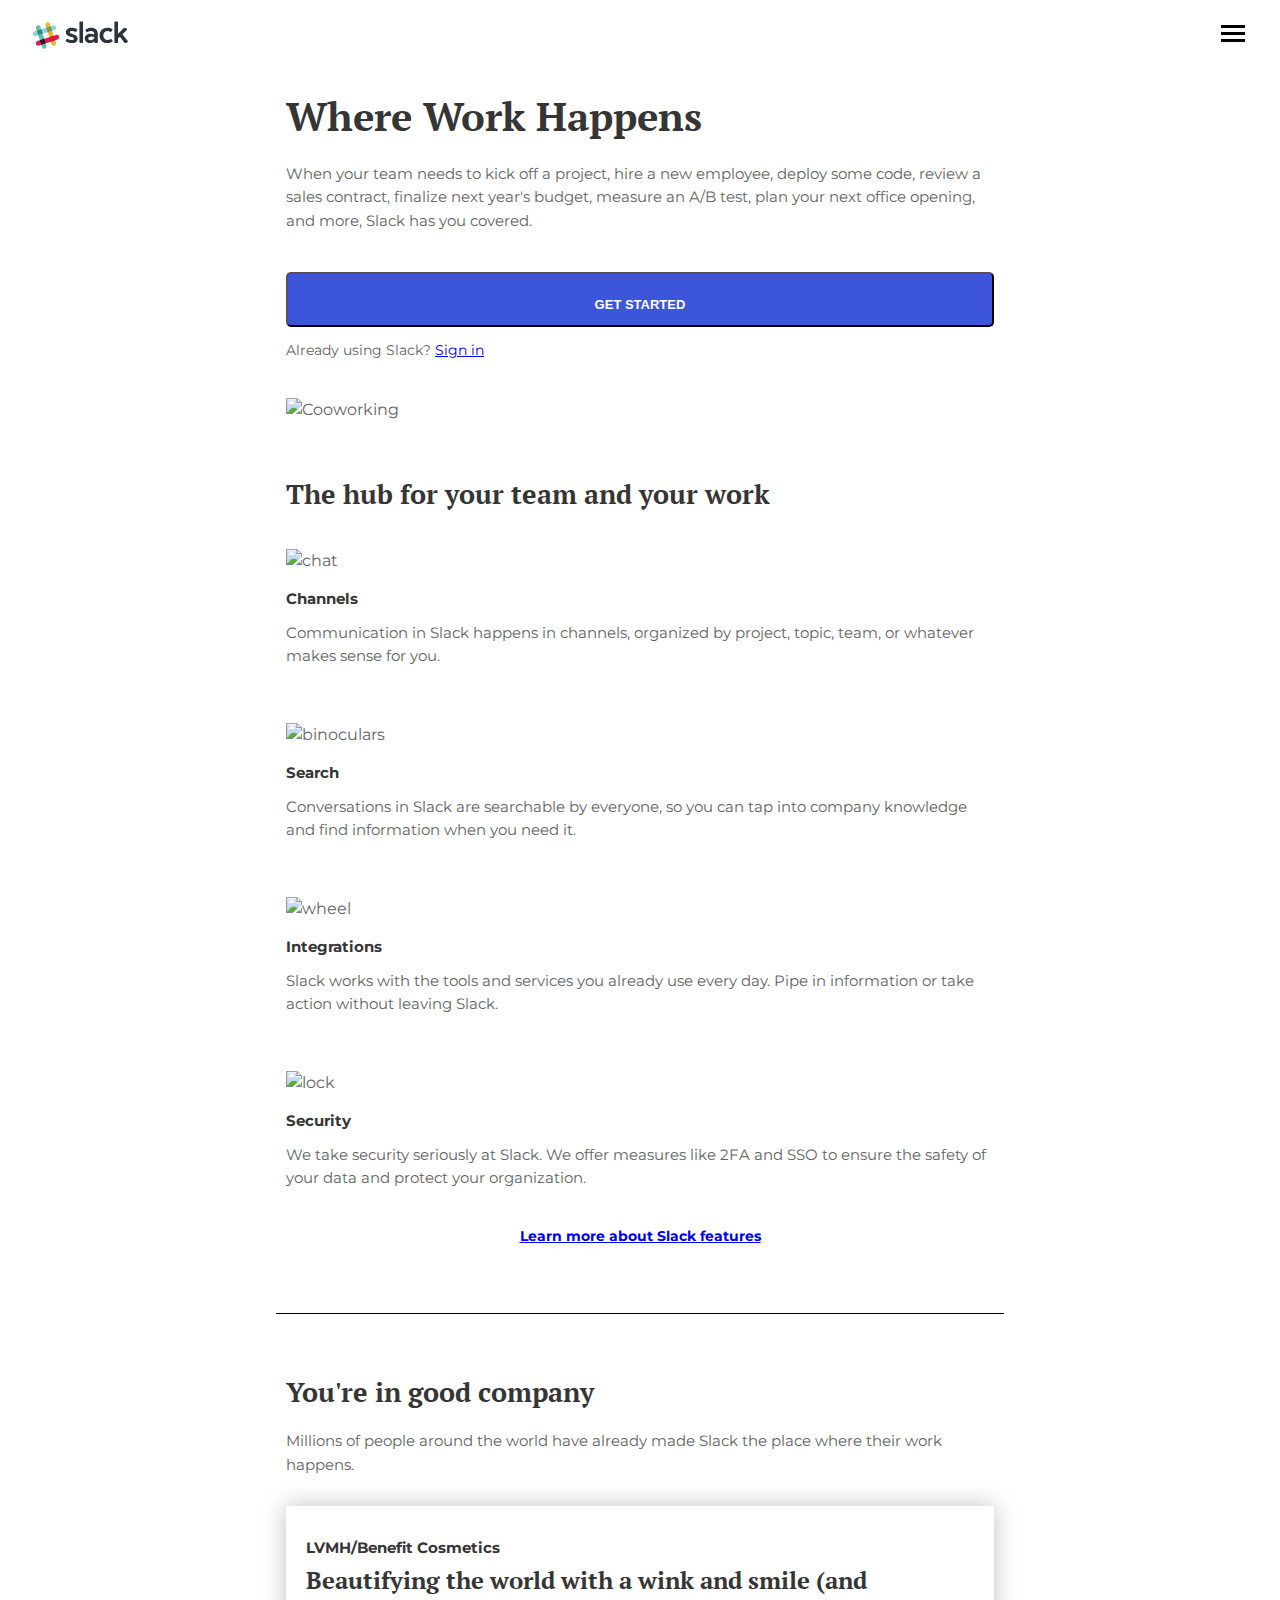
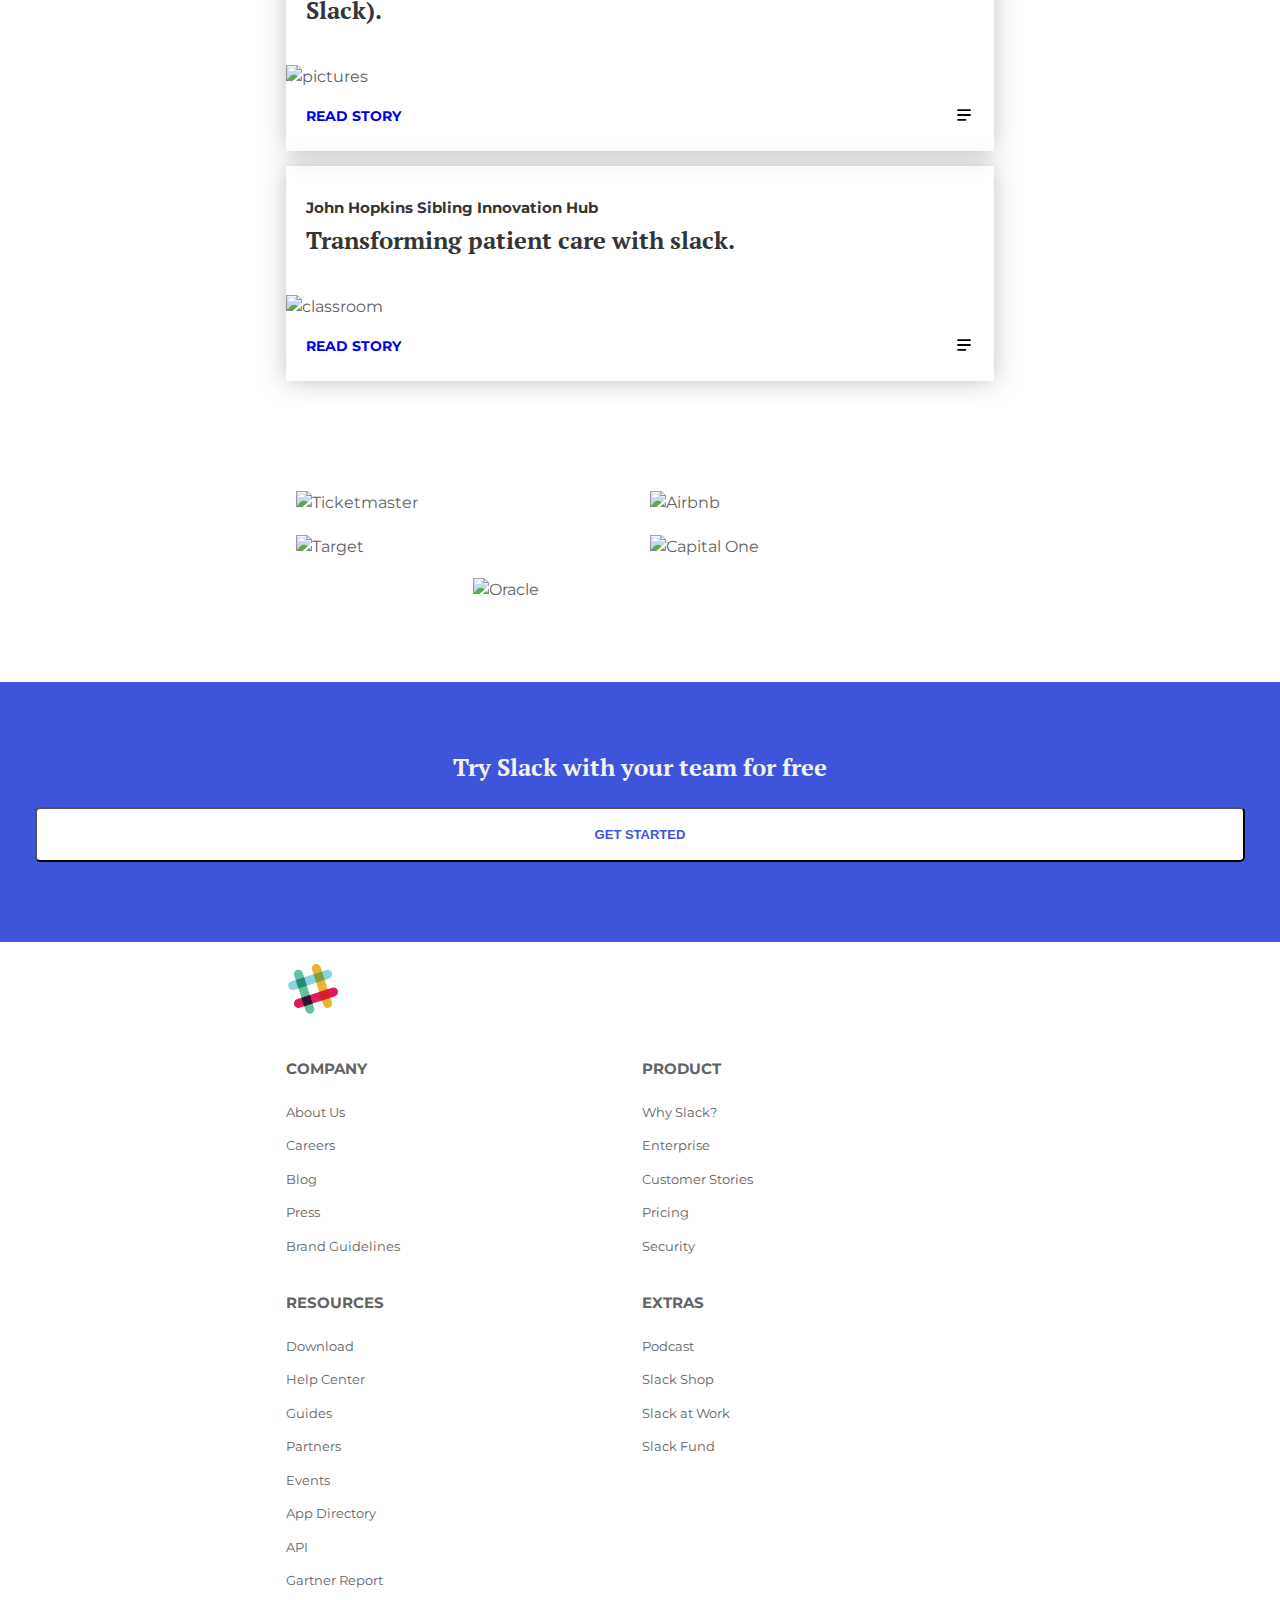
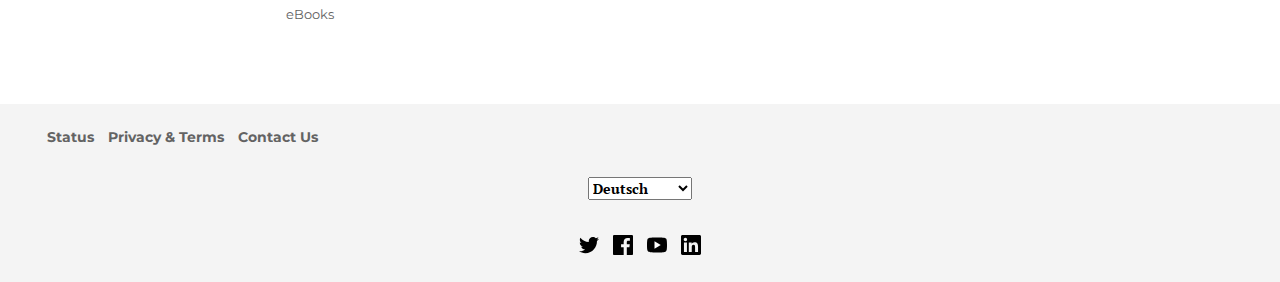
==== commit a995ce42: "Merge a3e4ea4dfb9846108d9e40f3706d8acde1fb6221 into 5262c83d05df8117e470f66ee92a5aeb63d685ac" ====
--- a/index.html
+++ b/index.html
@@ -1,166 +1,217 @@
-
 <!doctype html>
 <html lang="en">
 
-  <head>
-    <title>Donde tu trabajo fluye</title>
-    <meta charset="utf-8">
-    <meta name="viewport" content="width=device-width, initial-scale=1, shrink-to-fit=no">
-    <link rel="stylesheet" href="style.css">
-    <link rel="stylesheet" href="https://cdnjs.cloudflare.com/ajax/libs/font-awesome/4.7.0/css/font-awesome.min.css">
-  </head>
-  <body>
-
-    <nav class="wrapper-nav">
-      <div class="image1">
-        <svg xmlns="http://www.w3.org/2000/svg" viewBox="50 0 576 270" width="125" aria-label="Slack" class="c-slacklogo--color svg-replaced" shape-rendering="geometricPrecision"><path fill="#ECB32D" d="M141.8 87.1c-1.9-5.7-8-8.8-13.7-7-5.7 1.9-8.8 8-7 13.7l28.1 86.4c1.9 5.3 7.7 8.3 13.2 6.7 5.8-1.7 9.3-7.8 7.4-13.4 0-.2-28-86.4-28-86.4z"></path><path fill="#63C1A0" d="M98.3 101.2c-1.9-5.7-8-8.8-13.7-7-5.7 1.9-8.8 8-7 13.7l28.1 86.4c1.9 5.3 7.7 8.3 13.2 6.7 5.8-1.7 9.3-7.8 7.4-13.4 0-.2-28-86.4-28-86.4z"></path><path fill="#E01A59" d="M177.2 158.6c5.7-1.9 8.8-8 7-13.7-1.9-5.7-8-8.8-13.7-7L84 166.1c-5.3 1.9-8.3 7.7-6.7 13.2 1.7 5.8 7.8 9.3 13.4 7.4.2 0 86.5-28.1 86.5-28.1z"></path><path fill="#331433" d="M102 183.1c5.6-1.8 12.9-4.2 20.7-6.7-1.8-5.6-4.2-12.9-6.7-20.7l-20.7 6.7 6.7 20.7z"></path><path fill="#D62027" d="M145.6 168.9c7.8-2.5 15.1-4.9 20.7-6.7-1.8-5.6-4.2-12.9-6.7-20.7l-20.7 6.7 6.7 20.7z"></path><path fill="#89D3DF" d="M163 115.1c5.7-1.9 8.8-8 7-13.7-1.9-5.7-8-8.8-13.7-7l-86.4 28.1c-5.3 1.9-8.3 7.7-6.7 13.2 1.7 5.8 7.8 9.3 13.4 7.4.2 0 86.4-28 86.4-28z"></path><path fill="#258B74" d="M87.9 139.5c5.6-1.8 12.9-4.2 20.7-6.7-2.5-7.8-4.9-15.1-6.7-20.7l-20.7 6.7 6.7 20.7z"></path><path fill="#819C3C" d="M131.4 125.4c7.8-2.5 15.1-4.9 20.7-6.7-2.5-7.8-4.9-15.1-6.7-20.7l-20.7 6.7 6.7 20.7z"></path><path fill="#2D333A" d="M264.8 109.8c3.8 1.7 4.1 2.9 1.1 8.6-3.1 5.8-3.8 6.2-7.6 4.7-4.7-2-10.8-3.5-14.7-3.5-6.4 0-10.6 2.3-10.6 5.8 0 11.5 36.6 5.3 36.6 29.7 0 12.3-10.6 20.5-26.4 20.5-8.3 0-18.6-2.8-25.7-6.4-3.5-1.8-3.8-2.8-.7-8.7 2.6-5.1 3.5-5.7 7.3-4.1 6 2.6 13.7 4.7 18.8 4.7 5.8 0 9.7-2.4 9.7-5.8 0-11.1-37.3-5.8-37.3-29.5 0-12.6 10.5-21 26.2-21 7.6-.1 16.9 2.1 23.3 5zM294.4 80.8V172c0 1.4-1.5 2.8-3.5 2.8h-9.6c-2.1 0-3.5-1.5-3.5-2.8V80.8c0-4.5 1.3-4.9 8.3-4.9 8-.1 8.3.5 8.3 4.9zM362.6 132v39.3c0 2.1-1.5 3.5-3.5 3.5h-9.5c-2.2 0-3.7-1.6-3.5-3.8l.1-4.2c-5.1 5.7-12.5 8.7-19.9 8.7-14.3 0-23.9-8.3-23.9-20.6 0-13.1 10.8-22 27.1-22 6.2 0 11.8 1.1 16.4 3v-4.5c0-7.2-5.7-11.5-15.4-11.5-4.5 0-10.1 1.8-14.5 4.4-3.4 1.9-4.2 1.8-7.9-3.7-3.6-5.5-3.5-6.5 0-8.8 6.7-4.3 15.7-7.1 24-7.1 18.7 0 30.5 10.1 30.5 27.3zm-44.2 22.8c0 4.7 4 7.8 9.9 7.8 7.2 0 13.8-3.5 17.6-9.4v-6.1c-3.8-1.5-8.5-2.3-12.6-2.3-9 0-14.9 4.2-14.9 10zM427.6 109.9c3.5 2 3.6 3.1-.2 9-3.6 5.6-4.2 5.9-8.1 4-2.9-1.5-7.6-2.8-11.4-2.8-12 0-20 7.9-20 19.9 0 12.4 8 20.8 20 20.8 4.2 0 9.4-1.6 12.8-3.5 3.5-2 4.2-1.9 7.9 3.5 3.3 5 3.3 6.2.3 8.3-5.4 3.7-13.8 6.5-21.3 6.5-22.2 0-37.1-14.2-37.1-35.6 0-21.2 14.9-35.3 37.3-35.3 6.8 0 14.8 2.3 19.8 5.2zM500.2 166.2c2.8 3.5 1.7 4.8-5.3 7.3-7.1 2.6-8.1 2.4-10.6-.8l-19.9-26.5-8.9 8.6V172c0 1.4-1.5 2.8-3.5 2.8h-9.6c-2.1 0-3.5-1.5-3.5-2.8V80.8c0-4.5 1.3-4.9 8.3-4.9 8.1 0 8.3.6 8.3 4.9v51.8l27.2-26.1c3-2.8 4.7-2.6 10 .9 5.9 3.8 6.3 4.9 3.5 7.6L476 134.8l24.2 31.4z"></path></svg>
-      </div>
-      <div class="image2">
-        <svg xmlns="http://www.w3.org/2000/svg" width="24" height="17" viewBox="0 0 24 17" aria-label="" class="svg-replaced" shape-rendering="geometricPrecision"><path d="M0 0h24v3H0zm0 7h24v3H0zm0 7h24v3H0z" fill-rule="evenodd"></path></svg>
-      </div>
-    </nav>
-
-    <section class="first-section">
-      <h1>Transforma tu forma de trabajar</h1>
-      <p id="first-sec-paragraph">Cuando tu equipo tiene que echar a andar un proyecto, contratar un empleado, subir unas líneas de código, revisar un contrato de ventas, finalizar el presupuesto del próximo año, medir una prueba A/B, planificar la apertura de tu próxima oficina o cualquier otra situación, siempre puedes contar con Slack.</p>
-      <a id="first-button" href="#">Consigue Slack Para Android</a>
-      <img class="img-cards" src="/home/selim/Escritorio/IronHack/module-1/lab-slack-clone/images/secondpic.png" alt="segundaimg">
-    </section>
-
-    <section class="second-section">
-      <h2>El eje que reúne a tu equipo y guía tu trabajo</h2>
-      <article>
-        <img src="/home/selim/Escritorio/IronHack/module-1/lab-slack-clone/images/organized-convos.png" alt="organized-convos">
-        <h4>Canales</h4>
-        <p>En Slack, los equipos se comunican a través de canales, que puedes organizar por proyectos, temas, departamentos o lo que tenga sentido para ti.</p>
-      </article>
-      <article>
-        <img src="/home/selim/Escritorio/IronHack/module-1/lab-slack-clone/images/search-binoculars.png" alt="search-binoculars">
-        <h4>Búsqueda</h4>
-        <p>A través de la búsqueda, todo el mundo pueda acceder a las conversaciones en Slack, por lo que la información siempre está a un clic de distancia.</p>
-      </article>
-      <article>
-        <img src="/home/selim/Escritorio/IronHack/module-1/lab-slack-clone/images/apps-gears.png" alt="apps-gears">
-        <h4>Integraciones</h4>
-        <p>Slack es compatible con las herramientas y los servicios que usas a diario. Trae la información que necesitas o ejecuta tareas sin salir de Slack.</p>
-      </article>
-      <article>
-        <img src="/home/selim/Escritorio/IronHack/module-1/lab-slack-clone/images/security-lock.png" alt="security-lock">
-        <h4>Seguridad</h4>
-        <p>En Slack nos tomamos en serio la seguridad. Ofrecemos medidas como la autenticación de dos factores y el inicio de sesión único para garantizar la seguridad de tus datos y proteger tu organización.</p>
-      </article>
-      <h4 class="slack-functions">Más información sobre las funciones de Slack</h4>
-      <hr>
-    </section>
-
-    <section class="third-section">
-      <h2>Estás en buena compañía</h2>
-      <p id="third-sec-paragraph">Slack tranforma la forma de trabajar de miles de personas en todo el mundo</p>
-      <div class="button-cards">
-        <a href="#">
-          <span class="span-deco">LVMH/Benefit Cosmetics</span>
-          <h3 class="deco-h3">Embelleciendo el mundo con un guiño y una sonrisa(y Slack)</h3>
-          <img class="img-cards" src="/home/selim/Escritorio/IronHack/module-1/lab-slack-clone/images/card_benefit.jpg" alt="">
-          <div class="story-card">
-            <span>Leer historia</span>
-            <svg xmlns="http://www.w3.org/2000/svg" viewBox="-288 379 35 35" width="20" height="20" aria-hidden="true" class="c-card__cta-icon svg-replaced" shape-rendering="geometricPrecision"><path d="M-260 386.5h-21c-.8 0-1.5.7-1.5 1.6s.7 1.6 1.5 1.6h21.1c.8 0 1.5-.7 1.5-1.6s-.8-1.6-1.6-1.6zm0 8.4h-21c-.8 0-1.5.7-1.5 1.6 0 .9.7 1.6 1.5 1.6h21.1c.8 0 1.5-.7 1.5-1.6s-.8-1.6-1.6-1.6zm-8 8.5h-13c-.8 0-1.5.7-1.5 1.6 0 .9.7 1.6 1.5 1.6h13.1c.8 0 1.5-.7 1.5-1.6s-.8-1.6-1.6-1.6z"></path></svg>
+<head>
+  <title>Slack clone</title>
+  <meta charset="utf-8">
+  <meta name="viewport" content="width=device-width, initial-scale=1, shrink-to-fit=no">
+  <link rel="stylesheet" href="style.css">
+</head>
+
+<body>
+
+  <nav id="site-navigator" class="navigator">
+    <div class="top-links">
+      <a class="slack-name"><svg xmlns="http://www.w3.org/2000/svg" viewBox="50 0 576 270" width="125" aria-label="Slack" class="c-slacklogo--color svg-replaced" shape-rendering="geometricPrecision"><path fill="#ECB32D" d="M141.8 87.1c-1.9-5.7-8-8.8-13.7-7-5.7 1.9-8.8 8-7 13.7l28.1 86.4c1.9 5.3 7.7 8.3 13.2 6.7 5.8-1.7 9.3-7.8 7.4-13.4 0-.2-28-86.4-28-86.4z"></path><path fill="#63C1A0" d="M98.3 101.2c-1.9-5.7-8-8.8-13.7-7-5.7 1.9-8.8 8-7 13.7l28.1 86.4c1.9 5.3 7.7 8.3 13.2 6.7 5.8-1.7 9.3-7.8 7.4-13.4 0-.2-28-86.4-28-86.4z"></path><path fill="#E01A59" d="M177.2 158.6c5.7-1.9 8.8-8 7-13.7-1.9-5.7-8-8.8-13.7-7L84 166.1c-5.3 1.9-8.3 7.7-6.7 13.2 1.7 5.8 7.8 9.3 13.4 7.4.2 0 86.5-28.1 86.5-28.1z"></path><path fill="#331433" d="M102 183.1c5.6-1.8 12.9-4.2 20.7-6.7-1.8-5.6-4.2-12.9-6.7-20.7l-20.7 6.7 6.7 20.7z"></path><path fill="#D62027" d="M145.6 168.9c7.8-2.5 15.1-4.9 20.7-6.7-1.8-5.6-4.2-12.9-6.7-20.7l-20.7 6.7 6.7 20.7z"></path><path fill="#89D3DF" d="M163 115.1c5.7-1.9 8.8-8 7-13.7-1.9-5.7-8-8.8-13.7-7l-86.4 28.1c-5.3 1.9-8.3 7.7-6.7 13.2 1.7 5.8 7.8 9.3 13.4 7.4.2 0 86.4-28 86.4-28z"></path><path fill="#258B74" d="M87.9 139.5c5.6-1.8 12.9-4.2 20.7-6.7-2.5-7.8-4.9-15.1-6.7-20.7l-20.7 6.7 6.7 20.7z"></path><path fill="#819C3C" d="M131.4 125.4c7.8-2.5 15.1-4.9 20.7-6.7-2.5-7.8-4.9-15.1-6.7-20.7l-20.7 6.7 6.7 20.7z"></path><path fill="#2D333A" d="M264.8 109.8c3.8 1.7 4.1 2.9 1.1 8.6-3.1 5.8-3.8 6.2-7.6 4.7-4.7-2-10.8-3.5-14.7-3.5-6.4 0-10.6 2.3-10.6 5.8 0 11.5 36.6 5.3 36.6 29.7 0 12.3-10.6 20.5-26.4 20.5-8.3 0-18.6-2.8-25.7-6.4-3.5-1.8-3.8-2.8-.7-8.7 2.6-5.1 3.5-5.7 7.3-4.1 6 2.6 13.7 4.7 18.8 4.7 5.8 0 9.7-2.4 9.7-5.8 0-11.1-37.3-5.8-37.3-29.5 0-12.6 10.5-21 26.2-21 7.6-.1 16.9 2.1 23.3 5zM294.4 80.8V172c0 1.4-1.5 2.8-3.5 2.8h-9.6c-2.1 0-3.5-1.5-3.5-2.8V80.8c0-4.5 1.3-4.9 8.3-4.9 8-.1 8.3.5 8.3 4.9zM362.6 132v39.3c0 2.1-1.5 3.5-3.5 3.5h-9.5c-2.2 0-3.7-1.6-3.5-3.8l.1-4.2c-5.1 5.7-12.5 8.7-19.9 8.7-14.3 0-23.9-8.3-23.9-20.6 0-13.1 10.8-22 27.1-22 6.2 0 11.8 1.1 16.4 3v-4.5c0-7.2-5.7-11.5-15.4-11.5-4.5 0-10.1 1.8-14.5 4.4-3.4 1.9-4.2 1.8-7.9-3.7-3.6-5.5-3.5-6.5 0-8.8 6.7-4.3 15.7-7.1 24-7.1 18.7 0 30.5 10.1 30.5 27.3zm-44.2 22.8c0 4.7 4 7.8 9.9 7.8 7.2 0 13.8-3.5 17.6-9.4v-6.1c-3.8-1.5-8.5-2.3-12.6-2.3-9 0-14.9 4.2-14.9 10zM427.6 109.9c3.5 2 3.6 3.1-.2 9-3.6 5.6-4.2 5.9-8.1 4-2.9-1.5-7.6-2.8-11.4-2.8-12 0-20 7.9-20 19.9 0 12.4 8 20.8 20 20.8 4.2 0 9.4-1.6 12.8-3.5 3.5-2 4.2-1.9 7.9 3.5 3.3 5 3.3 6.2.3 8.3-5.4 3.7-13.8 6.5-21.3 6.5-22.2 0-37.1-14.2-37.1-35.6 0-21.2 14.9-35.3 37.3-35.3 6.8 0 14.8 2.3 19.8 5.2zM500.2 166.2c2.8 3.5 1.7 4.8-5.3 7.3-7.1 2.6-8.1 2.4-10.6-.8l-19.9-26.5-8.9 8.6V172c0 1.4-1.5 2.8-3.5 2.8h-9.6c-2.1 0-3.5-1.5-3.5-2.8V80.8c0-4.5 1.3-4.9 8.3-4.9 8.1 0 8.3.6 8.3 4.9v51.8l27.2-26.1c3-2.8 4.7-2.6 10 .9 5.9 3.8 6.3 4.9 3.5 7.6L476 134.8l24.2 31.4z"></path></svg></a>
+      <a class="options"><svg xmlns="http://www.w3.org/2000/svg" width="24" height="17" viewBox="0 0 24 17" aria-label="" class="svg-replaced" shape-rendering="geometricPrecision"><path d="M0 0h24v3H0zm0 7h24v3H0zm0 7h24v3H0z" fill-rule="evenodd"></path></svg></a>
+    </div>
+    
+  </nav>
+
+  <main id="site-main">
+    <section class="work-happens container">
+      <h1 class="title">Where Work Happens</h1>
+      <p class="text">When your team needs to kick off a project, hire a new 
+        employee, deploy some code, review a sales contract, finalize 
+        next year's budget, measure an A/B test, plan your next office 
+        opening, and more, Slack has you covered.</p>
+      
+      <button class="start-btn">GET STARTED</button>
+
+      <p class="sign-in">Already using Slack? <a href="..." class="sign-in-btn">Sign in</a></p>
+      
+      <img class="team-work-img" src="https://a.slack-edge.com/43f70/marketing/img/home/home_illo.png" srcset="https://a.slack-edge.com/43f70/marketing/img/home/home_illo.png 1x, https://a.slack-edge.com/43f70/marketing/img/home/home_illo@2x.png 2x" alt="Cooworking">
+    </section>
+
+    <section class="hub-team-work container">
+      <h2 class="title">The hub for your team and your work</h2>
+      <article class="box">
+        <img src="https://a.slack-edge.com/ce89a/marketing/img/features/icons/organized-convos.png" srcset="https://a.slack-edge.com/ce89a/marketing/img/features/icons/organized-convos.png 1x, https://a.slack-edge.com/ce89a/marketing/img/features/icons/organized-convos@2x.png 2x" "="" class="icon-img" alt="chat">
+        <h3 class="title-list">Channels</h3>
+        <p class="text-list">Communication in Slack happens in channels, organized by project, 
+          topic, team, or whatever makes sense for you.</p>
+      </article>
+
+      <article class="box">
+        <img src="https://a.slack-edge.com/ce89a/marketing/img/features/icons/search-binoculars.png" srcset="https://a.slack-edge.com/ce89a/marketing/img/features/icons/search-binoculars.png 1x, https://a.slack-edge.com/ce89a/marketing/img/features/icons/search-binoculars@2x.png 2x" "="" class="icon-img" alt="binoculars">
+        <h3 class="title-list">Search</h3>
+        <p class="text-list">Conversations in Slack are searchable by everyone, so you can tap 
+          into company knowledge and find information when you need it.</p>
+      </article>
+
+      <article class="box">
+          <img src="https://a.slack-edge.com/ce89a/marketing/img/features/icons/apps-gears.png" srcset="https://a.slack-edge.com/ce89a/marketing/img/features/icons/apps-gears.png 1x, https://a.slack-edge.com/ce89a/marketing/img/features/icons/apps-gears@2x.png 2x" "="" class="icon-img" alt="wheel">
+        <h3 class="title-list">Integrations</h3>
+        <p class="text-list">Slack works with the tools and services you already use every day. 
+          Pipe in information or take action without leaving Slack.</p>
+      </article>
+
+      <article class="box">
+        <img src="https://a.slack-edge.com/ce89a/marketing/img/features/icons/security-lock.png" srcset="https://a.slack-edge.com/ce89a/marketing/img/features/icons/security-lock.png 1x, https://a.slack-edge.com/ce89a/marketing/img/features/icons/security-lock@2x.png 2x" "="" class="icon-img" alt="lock">
+        <h3 class="title-list">Security</h3>
+        <p class="text-list">We take security seriously at Slack. We offer measures like 2FA and 
+          SSO to ensure the safety of your data and protect your organization.</p>
+      </article>
+
+      <p class="learn-more-link"><a href="...">Learn more about Slack features</a></p>
+    </section>
+
+    <section class="good-company container">
+      <div class="sub-header">
+        <h2 class="title">You're in good company</h2>
+        <p class="text">Millions of people around the world have already made Slack the place where their work happens.</p>
+      </div>
+      
+      
+      <article class="box">
+        
+        <div class="box-header">
+          <h4 class="box-subtitle">LVMH/Benefit Cosmetics</h4>
+          <h2 class="box-title">Beautifying the world with a wink and smile (and Slack).</h2>
+        </div>
+        <img class="pictures-img" src="https://a.slack-edge.com/d5ae6e/marketing/img/customers/benefit/card_benefit.jpg" alt="pictures">
+        
+        <a href="#" class="read-story-link">
+          <div class="read-story">
+            <p class="read-story-text">READ STORY</p>
+            <svg xmlns="http://www.w3.org/2000/svg" viewBox="-288 379 35 35" width="20" height="20" aria-hidden="true" class="read-lines" shape-rendering="geometricPrecision"><path d="M-260 386.5h-21c-.8 0-1.5.7-1.5 1.6s.7 1.6 1.5 1.6h21.1c.8 0 1.5-.7 1.5-1.6s-.8-1.6-1.6-1.6zm0 8.4h-21c-.8 0-1.5.7-1.5 1.6 0 .9.7 1.6 1.5 1.6h21.1c.8 0 1.5-.7 1.5-1.6s-.8-1.6-1.6-1.6zm-8 8.5h-13c-.8 0-1.5.7-1.5 1.6 0 .9.7 1.6 1.5 1.6h13.1c.8 0 1.5-.7 1.5-1.6s-.8-1.6-1.6-1.6z"></path></svg>
           </div>
         </a>
-      </div>
-      <div class="button-cards">
-          <a href="#">
-            <span class="span-deco">Centro de Innovación John Hopkins Sibley</span>
-            <h3 class="deco-h3">La transformación de la atención al cliente gracias a Slack</h3>
-            <img class="img-cards" src="/home/selim/Escritorio/IronHack/module-1/lab-slack-clone/images/card_hopkins.jpg" alt="">
-            <div class="story-card">
-              <span>Leer historia</span>
-              <svg xmlns="http://www.w3.org/2000/svg" viewBox="-288 379 35 35" width="20" height="20" aria-hidden="true" class="c-card__cta-icon svg-replaced" shape-rendering="geometricPrecision"><path d="M-260 386.5h-21c-.8 0-1.5.7-1.5 1.6s.7 1.6 1.5 1.6h21.1c.8 0 1.5-.7 1.5-1.6s-.8-1.6-1.6-1.6zm0 8.4h-21c-.8 0-1.5.7-1.5 1.6 0 .9.7 1.6 1.5 1.6h21.1c.8 0 1.5-.7 1.5-1.6s-.8-1.6-1.6-1.6zm-8 8.5h-13c-.8 0-1.5.7-1.5 1.6 0 .9.7 1.6 1.5 1.6h13.1c.8 0 1.5-.7 1.5-1.6s-.8-1.6-1.6-1.6z"></path></svg>
-            </div>
-          </a>
+      </article>
+
+      <article class="box">
+        <div class="box-header">
+          <h4 class="box-subtitle">John Hopkins Sibling Innovation Hub</h4>
+          <h2 class="box-title">Transforming patient care with slack.</h2>
         </div>
-    </section>
-
-    <section class="fourth-section">
-      <div class="companies-pics">
-        <div class="companies-pics-mar"><img src="/home/selim/Escritorio/IronHack/module-1/lab-slack-clone/images/ticketmaster.png" alt="ticketmaster"></div>
-        <div class="companies-pics-mar"><img src="/home/selim/Escritorio/IronHack/module-1/lab-slack-clone/images/airbnb-alt.png" alt="airbnb-alt"></div>
-        <div class="companies-pics-mar"><img src="/home/selim/Escritorio/IronHack/module-1/lab-slack-clone/images/target-alt.png" alt="target-alt"></div>
-        <div class="companies-pics-mar"><img src="/home/selim/Escritorio/IronHack/module-1/lab-slack-clone/images/capital_one.png" alt="capital_one"></div>
-        <div class="companies-pics-mar"><img src="/home/selim/Escritorio/IronHack/module-1/lab-slack-clone/images/oracle.png" alt="oracle"></div>
-      </div>
-    </section>
-
-    <section class="fifth-section">
-      <h3 id="h3-fifth-section">Prueba Slack con tu equipo gratis</h3>
-      <a id="fifth-section-button" href="#">Consigue Slack Para Android</a>
-    </section>
-
-    <section class="sixth-section">
-      <div>
-        <img class="last-logo" src="/home/selim/Escritorio/IronHack/module-1/lab-slack-clone/images/slackultima.png" alt="slacklogo">
-        <div>
-          <p>Empresa</p>
-          <ul>
-            <a href=""><li>Conócenos</li></a>
-            <a href=""><li>Empleos</li></a>
-            <a href=""><li>Blog</li></a>
-            <a href=""><li>Directrices de la marca</li></a>
+
+        <img class="classroom-img" src="https://a.slack-edge.com/d5ae6e/marketing/img/customers/hopkins/card_hopkins.jpg" alt="classroom">
+        
+        <a href="#" class="read-story-link">
+          <div class="read-story">
+            <p class="read-story-text">READ STORY</p>
+            <svg xmlns="http://www.w3.org/2000/svg" viewBox="-288 379 35 35" width="20" height="20" aria-hidden="true" class="read-lines" shape-rendering="geometricPrecision"><path d="M-260 386.5h-21c-.8 0-1.5.7-1.5 1.6s.7 1.6 1.5 1.6h21.1c.8 0 1.5-.7 1.5-1.6s-.8-1.6-1.6-1.6zm0 8.4h-21c-.8 0-1.5.7-1.5 1.6 0 .9.7 1.6 1.5 1.6h21.1c.8 0 1.5-.7 1.5-1.6s-.8-1.6-1.6-1.6zm-8 8.5h-13c-.8 0-1.5.7-1.5 1.6 0 .9.7 1.6 1.5 1.6h13.1c.8 0 1.5-.7 1.5-1.6s-.8-1.6-1.6-1.6z"></path></svg>
+          </div>
+        </a>
+      </article>
+      
+    </section>
+
+    <section class="collaborating-companies container">
+      <div class="companies-logo">
+        <img class="companies-logo-img" src="https://a.slack-edge.com/c04e5/marketing/img/logos/company/ticketmaster.png" srcset="https://a.slack-edge.com/c04e5/marketing/img/logos/company/ticketmaster.png 1x, https://a.slack-edge.com/c04e5/marketing/img/logos/company/ticketmaster@2x.png 2x" alt="Ticketmaster">
+      </div>
+      <div class="companies-logo"> 
+        <img class="companies-logo-img" src="https://a.slack-edge.com/f3b02/marketing/img/logos/company/airbnb-alt.png" srcset="https://a.slack-edge.com/f3b02/marketing/img/logos/company/airbnb-alt.png 1x, https://a.slack-edge.com/f3b02/marketing/img/logos/company/airbnb-alt@2x.png 2x" alt="Airbnb">
+      </div>
+      <div class="companies-logo">
+        <img class="companies-logo-img" src="https://a.slack-edge.com/adeaf1/marketing/img/logos/company/target-alt.png" srcset="https://a.slack-edge.com/adeaf1/marketing/img/logos/company/target-alt.png 1x, https://a.slack-edge.com/adeaf1/marketing/img/logos/company/target-alt@2x.png 2x" alt="Target">
+      </div>
+      <div class="companies-logo">
+        <img class="companies-logo-img" src="https://a.slack-edge.com/c04e5/marketing/img/logos/company/capital_one.png" srcset="https://a.slack-edge.com/c04e5/marketing/img/logos/company/capital_one.png 1x, https://a.slack-edge.com/c04e5/marketing/img/logos/company/capital_one@2x.png 2x" alt="Capital One">
+      </div>
+      <div class="companies-logo">
+        <img class="companies-logo-img" src="https://a.slack-edge.com/c04e5/marketing/img/logos/company/oracle.png" srcset="https://a.slack-edge.com/c04e5/marketing/img/logos/company/oracle.png 1x, https://a.slack-edge.com/c04e5/marketing/img/logos/company/oracle@2x.png 2x" alt="Oracle">
+      </div>
+    </section>
+
+    <section class="try-slack">
+      <div class="try-slack-content">
+        <h2 class="title">Try Slack with your team for free</h2>
+        <button class="start-btn">GET STARTED</button>
+      </div>
+      
+    </section>
+
+    <section class="info-links container">
+        <svg xmlns="http://www.w3.org/2000/svg" viewBox="-101 331 132 132" width="54" height="54" aria-label="Slack" class="slack-logo" shape-rendering="geometricPrecision"><path d="M-16.7 343.1c-1.9-5.7-8-8.8-13.7-7-5.7 1.9-8.8 8-7 13.7l28.1 86.4c1.9 5.3 7.7 8.3 13.2 6.7 5.8-1.7 9.3-7.8 7.4-13.4 0-.2-28-86.4-28-86.4z" fill="#ECB32D"></path><path d="M-60.2 357.2c-1.9-5.7-8-8.8-13.7-7-5.7 1.9-8.8 8-7 13.7l28.1 86.4c1.9 5.3 7.7 8.3 13.2 6.7 5.8-1.7 9.3-7.8 7.4-13.4 0-.2-28-86.4-28-86.4z" fill="#63C1A0"></path><path d="M18.7 414.6c5.7-1.9 8.8-8 7-13.7-1.9-5.7-8-8.8-13.7-7l-86.5 28.2c-5.3 1.9-8.3 7.7-6.7 13.2 1.7 5.8 7.8 9.3 13.4 7.4.2 0 86.5-28.1 86.5-28.1z" fill="#E01A59"></path><path d="M-56.5 439.1c5.6-1.8 12.9-4.2 20.7-6.7-1.8-5.6-4.2-12.9-6.7-20.7l-20.7 6.7 6.7 20.7z" fill="#331433"></path><path d="M-12.9 424.9c7.8-2.5 15.1-4.9 20.7-6.7-1.8-5.6-4.2-12.9-6.7-20.7l-20.7 6.7 6.7 20.7z" fill="#D62027"></path><path d="M4.5 371.1c5.7-1.9 8.8-8 7-13.7-1.9-5.7-8-8.8-13.7-7l-86.4 28.1c-5.3 1.9-8.3 7.7-6.7 13.2 1.7 5.8 7.8 9.3 13.4 7.4.2 0 86.4-28 86.4-28z" fill="#89D3DF"></path><path d="M-70.6 395.5c5.6-1.8 12.9-4.2 20.7-6.7-2.5-7.8-4.9-15.1-6.7-20.7l-20.7 6.7 6.7 20.7z" fill="#258B74"></path><path d="M-27.1 381.4c7.8-2.5 15.1-4.9 20.7-6.7-2.5-7.8-4.9-15.1-6.7-20.7l-20.7 6.7 6.7 20.7z" fill="#819C3C"></path></svg>
+      
+      <div class="info-links-boxes">
+        <article class="box">
+          <h3 class="subtitle">COMPANY</h3>
+          <ul>
+            <li>About Us</li>
+            <li>Careers</li>
+            <li>Blog</li>
+            <li>Press</li>
+            <li>Brand Guidelines</li>
           </ul>
-        </div>
-        <div>
-          <p>Producto</p>
-          <ul>
-            <a href=""><li>¿Por qué Slack?</li></a>
-            <a href=""><li>Enterprise</li></a>
-            <a href=""><li>Casos de clientes</li></a>
-            <a href=""><li>Precios</li></a>
-            <a href=""><li>Seguridad</li></a>
+        </article>
+
+        <article class="box">
+          <h3 class="subtitle">PRODUCT</h3>
+          <ul>
+            <li>Why Slack?</li>
+            <li>Enterprise</li>
+            <li>Customer Stories</li>
+            <li>Pricing</li>
+            <li>Security</li>
+          </ul>  
+        </article>
+
+        <article class="box">
+          <h3 class="subtitle">RESOURCES</h3>
+          <ul>
+            <li>Download</li>
+            <li>Help Center</li>
+            <li>Guides</li>
+            <li>Partners</li>
+            <li>Events</li>
+            <li>App Directory</li>
+            <li>API</li>
+            <li>Gartner Report</li>
+            <li>eBooks</li>
           </ul>
-        </div>
-        <div>
-          <p>Recursos</p>
-          <ul>
-            <a href=""><li>Descargar</li></a>
-            <a href=""><li>Centro de ayuda</li></a>
-            <a href=""><li>Guías</li></a>
-            <a href=""><li>Socios</li></a>
-            <a href=""><li>Eventos</li></a>
-            <a href=""><li>Directorio de aplicaciones</li></a>
-            <a href=""><li>API</li></a>
+        </article>
+
+        <article class="box">
+          <h3 class="subtitle">EXTRAS</h3>
+          <ul>
+            <li>Podcast</li>
+            <li>Slack Shop</li>
+            <li>Slack at Work</li>
+            <li>Slack Fund</li>  
           </ul>
-        </div>
-        <div>
-          <p>Extras</p>
-          <ul>
-            <a href=""><li>Podcast</li></a>
-            <a href=""><li>Tienda</li></a>
-            <a href=""><li>Slack en el trabajo</li></a>
-            <a href=""><li>Fondos de Slack</li></a>
-          </ul>
-        </div>
-      </div>
-    </section>
-
-    <footer>
-      <div>
-        <div class="idioma">
-          <ul>
-            <a href=""><li>Estado</li></a>
-            <a href=""><li>Privacidad</li></a>
-            <a href=""><li>Contáctanos</li></a>
-            <a href=""><li>Español</li></a>
-          </ul>
-        </div>
-        <div>
-          <ul class="social-media">
-            <a href=""><li><i class="fab fa-twitter"></i></li></a>
-            <a href=""><li><i class="fab fa-facebook"></i></li></a>
-            <a href=""><li><i class="fab fa-youtube"></i></li></a>
-            <a href=""><li><i class="fab fa-linkedin"></i></li></a>
-          </ul>
-        </div>  
-      </div>
-    </footer>
-
-  </body>
+        </article>
+      </div>
+    </section>
+
+  </main>
+
+  <footer id="site-footer">
+    <ul class="extra-info">
+      <li class="status-link">Status</li>
+      <li class="terms-link">Privacy & Terms</li>
+      <li class="contact-link">Contact Us</li>
+    </ul>
+
+    <form action="change-language" class="language">
+      <select name="language" id="lang-selection">
+        <option value="dch">Deutsch</option>
+        <option value="us">English (US)</option>
+        <option value="esp">Español</option>
+        <option value="fr">Français</option>
+        <option value="jap">Japanese</option>
+      </select>
+    </form>
+
+    <div class="social-media">
+      <svg xmlns="http://www.w3.org/2000/svg" version="1" viewBox="0 0 32 32" width="20" height="20" aria-label="Twitter" class="c-nav--footer__svgicon svg-replaced" shape-rendering="geometricPrecision"><path d="M31.993 6.077c-1.177.523-2.44.876-3.77 1.033 1.355-.812 2.396-2.098 2.887-3.63-1.27.75-2.673 1.3-4.168 1.592C25.744 3.797 24.038 3 22.15 3c-3.626 0-6.563 2.938-6.563 6.563 0 .514.057 1.016.17 1.496C10.3 10.783 5.464 8.17 2.227 4.2c-.565.97-.89 2.098-.89 3.3 0 2.28 1.16 4.287 2.92 5.465-1.076-.035-2.088-.33-2.973-.82v.08c0 3.182 2.26 5.835 5.264 6.438-.55.15-1.13.23-1.73.23-.423 0-.833-.04-1.233-.117.834 2.606 3.26 4.504 6.13 4.558-2.245 1.76-5.075 2.81-8.15 2.81-.53 0-1.053-.03-1.566-.09C2.905 27.914 6.355 29 10.062 29c12.072 0 18.675-10 18.675-18.675 0-.284-.008-.568-.02-.85 1.283-.925 2.395-2.08 3.276-3.398z"></path></svg>
+      <svg xmlns="http://www.w3.org/2000/svg" height="20" viewBox="0 0 16 16" width="20" aria-label="Facebook" class="c-nav--footer__svgicon svg-replaced" shape-rendering="geometricPrecision"><path d="M15.115 0H.885A.883.883 0 0 0 0 .885v14.23c0 .49.395.885.885.885h7.659V9.803h-2.09v-2.4h2.09V5.62c0-2.069 1.27-3.189 3.104-3.189.875 0 1.643.053 1.867.096v2.155h-1.291c-1.003 0-1.184.469-1.184 1.173v1.547h2.379l-.31 2.4H11.04V16h4.075c.49 0 .885-.395.885-.885V.885A.883.883 0 0 0 15.115 0z" fill-rule="evenodd"></path></svg>
+      <svg xmlns="http://www.w3.org/2000/svg" version="1" viewBox="0 0 32 32" width="20" height="20" aria-label="YouTube" class="c-nav--footer__svgicon svg-replaced" shape-rendering="geometricPrecision"><path d="M31.67 9.18s-.312-2.354-1.27-3.39c-1.218-1.358-2.58-1.366-3.206-1.443C22.717 4 16.002 4 16.002 4h-.015s-6.715 0-11.19.347c-.626.077-1.988.085-3.206 1.443C.635 6.826.32 9.18.32 9.18S0 11.94 0 14.7v2.59c0 2.762.32 5.522.32 5.522s.312 2.352 1.27 3.386c1.22 1.358 2.816 1.317 3.528 1.46 2.56.26 10.877.342 10.877.342s6.722-.012 11.2-.355c.624-.08 1.987-.088 3.204-1.446.956-1.036 1.27-3.388 1.27-3.388s.32-2.76.32-5.523V14.7c0-2.76-.32-5.522-.32-5.522z"></path><path fill="#FFF" d="M12 10v12l10-6"></path></svg>
+      <svg xmlns="http://www.w3.org/2000/svg" height="20" viewBox="0 0 16 16" width="20" aria-label="LinkedIn" class="c-nav--footer__svgicon svg-replaced" shape-rendering="geometricPrecision"><path d="M14.816 0C15.466 0 16 .512 16 1.152v13.696c0 .63-.533 1.152-1.184 1.152H1.184C.534 16 0 15.477 0 14.848V1.152C0 .512.533 0 1.184 0zM3.563 4.96a1.382 1.382 0 0 0 0-2.763c-.768 0-1.376.619-1.376 1.376 0 .768.608 1.387 1.376 1.387zm10.069 4.49c0-2.058-.437-3.637-2.848-3.637-1.152 0-1.92.63-2.24 1.227h-.032V5.995H6.24v7.637h2.368V9.856c0-.992.181-1.963 1.419-1.963 1.216 0 1.237 1.142 1.237 2.027v3.712h2.368zM2.368 13.633h2.379V5.995H2.368z" fill-rule="evenodd"></path></svg>
+    </div>
+  </footer>
+
+</body>
 </html>--- a/style.css
+++ b/style.css
@@ -1,3 +1,7 @@
+@import url('https://fonts.googleapis.com/css?family=Montserrat:400,700|PT+Serif:700');
+
+/* ---- reset ---- */
+
 html {
   box-sizing: border-box;
 }
@@ -10,310 +14,342 @@
   padding: 0;
 }
 
+/* ---- typeografy ---- */
+
 body {
-  width: 100%;
-  box-sizing: border-box;
-}
-
-.red {
-  background-color: red;
-}
-
-/*-----------typography------------*/
+  color: #636363;
+  font-family: 'Montserrat';
+  font-size: 16px;
+  line-height: 147%;
+}
 
 h1 {
-  font-size: 250%;
+  font-family: 'PT Serif';
+  font-size: 40px;
+  line-height: 38px;
+}
+
+h2 {
+  font-family: 'PT Serif';
+  font-size: 27px;
+  line-height: 30px;
+}
+
+h3 {}
+
+h1,
+h2,
+h3,
+h4 {
+  color: #353535;
+}
+
+p {
+  margin: 0;
+  font-size: 15px;
+}
+
+/* ---- layout ---- */
+
+#site-navigator {
+  height: 70px;
+  margin-bottom: 20px;
+}
+
+#site-footer {
+  padding: 0;
+  background-color: #F4F4F4;
+}
+
+#site-main {
+  margin-bottom: 60px;
+}
+
+.container {
+  margin: 0 20px;
+}
+
+section {
+  margin-bottom: 20px;
+  padding-top: 20px;
+  padding: 0 10px;
+}
+
+@media (min-width: 768px) {
+  .container {
+    max-width: 728px;
+    margin: 0 auto;
+  }
+}
+
+
+/* ---- components ---- */
+
+
+
+.start-btn {
+  height: 55px;
+  width: 100%;
+  font-size: 13px;
+  border-radius: 5px;
+  font-weight: bold;
+}
+
+/* ---- section ---- */
+
+
+.navigator {
+  height: 65px;
+  
+}
+
+.top-links {
+  position: fixed;
+  display: flex;
+  justify-content: space-between;
+  width: 100%;
+  background-color: white;
+}
+
+.slack-name {
+  padding-left: 30px;
+  padding-top: 5px;
+}
+
+.options {
+  padding-top: 25px;
+  padding-right: 35px;
+}
+
+/* --- work happens --- */
+
+.work-happens .start-btn {
+  background-color: #3D55DB;
+  color: white;
+  padding-top: 10px;
+  width: 100%;
+  margin-bottom: 12px;
+}
+
+.work-happens .text {
+  margin-bottom: 40px;
+}
+
+.sign-in {
+  font-size: 14px;
+  margin-bottom: 25px;
+}
+
+.team-work-img {
+  width: 100%;
+  padding-top: 10px;
+}
+
+section.hub-team-work {
+  margin-bottom: 65px;
+}
+
+.hub-team-work .title {
+  padding-top: 35px;
+  margin-bottom: 20px;
+}
+
+.hub-team-work .box {
+  padding-top: 20px;
+  margin-bottom: 35px;
+}
+
+.title-list {
+  font-size: 15px;
+  font-weight: bold;
+  margin-bottom: 10px;
+}
+
+.learn-more-link {
+  text-align: center;
+  font-size: 14px;
+  font-weight: bold;
+  margin-bottom: 20px;
+}
+
+section.good-company {
+  padding-top: 40px;
+  border-top: 1px solid black;
+  margin-bottom: 70px;
+}
+
+.good-company .text {
+  margin-bottom: 30px;
+}
+
+.good-company .box {
+  margin-top: 15px;
+  box-shadow: 0px 0px 23px 0px rgba(0,0,0,0.25);
+}
+
+.good-company .box-title {
+  font-size: 24px;
+  margin-top: 5px;
+  margin-bottom: 40px;
+}
+
+.good-company .box-subtitle {
+  font-size: 15px;
+  font-weight: bold;
+  margin-bottom: 10px;
+  margin-bottom: 5px;
+  padding-top: 40px;
+}
+
+.good-company .box-title,
+.good-company .box-subtitle {
+  padding: 0 50px 0 20px;
+}
+
+.classroom-img,
+.pictures-img {
+  width: 100%;
+}
+
+.read-story {
+  height: 63px;
+  display: flex;
+  justify-content: space-between;
+  padding-left: 20px;
+  padding-top: 17px;
+  padding-right: 20px;
+}
+
+.read-story-link {
+  text-decoration: none;
+
+}
+
+.read-story-text {
+  font-size: 14px;
+  font-weight: bold;
+}
+
+.read-lines {
+  float: right;
+}
+
+.box-header {
+  padding-top: 10px;
+}
+
+section.collaborating-companies {
+  padding-top: 30px;
+  margin-bottom: 70px;
+  display: flex;
+  flex-wrap: wrap;
+  justify-content: space-around;
+  align-items: center;
+}
+
+.companies-logo {
+  width: 50%;
+}
+
+.companies-logo-img {
+  width: 97%;
+  padding: 10px;
+}
+
+section.try-slack {
+  background-color: #3D55DB;
+  background-image: url(https://a.slack-edge.com/1fd8/spacesuit/source/images/backgrounds/bg_halftone_black_20p@2x.png);
+  background-size: 100%;
+  background-repeat: no-repeat;
+  color: white;
+  padding-top: 50px;
+  padding-left: 35px;
+  padding-right: 35px;
+  padding-bottom: 80px;
+}
+
+.try-slack .title {
+  font-size: 24px;
+  text-align: center;
+  margin-bottom: 25px;
+  color: #F2F2F2;
+}
+
+.try-slack .start-btn {
+  color: #3D55DB;
+  background-color: white;
+}
+
+section.info-links {
+}
+
+.info-links-boxes {
+  display: grid;
+  grid-template-areas:
+    "box box"
+    "box box";
+}
+
+.slack-logo {
+  margin-bottom: 20px;
+}
+
+.info-links .box ul {
+  list-style-type: none;
+  padding-left: 0;
+  font-size: 13px;
+}
+
+.info-links .box li {
   text-align: left;
-  line-height: 85%;
-}
-
-h2 {
-  font-size: 200%;
-}
-
-.deco-h3 {
-  font-size: 150%; 
-  color: black;
-  margin-left: 5%;
-  text-align: left;
-}
-
-#h3-fifth-section {
-  font-size: 180%;
-  color: white;
-}
-
-h4{
-  font-size: 125%;
-  text-decoration: none;
-}
-
-p {
-  font-size: 110%;
-  text-align: left;
-  color: rgb(90, 83, 83);
-}
-
-.slack-functions {
-  color: rgb(37, 37, 192);
-  text-align: center;
-  font-size: 100%;
-}
-
-hr {
-  background-color: rgb(37, 37, 192);
-  height: 1%;
-}
-
-.span-deco {
-  font-size: 120%;
-  color: black;
-  text-align: left;
-  margin-left: 5%;
-}
-
-a {
-  text-decoration: none;
-}
-
-.compania {
-  font-size: 200%;
-}
-
-ul {
-  list-style: none;
-  font-size: 120%;
-}
-
-#first-sec-paragraph {
-  font-size: 125%;
-}
-
-div > p {
-  font-weight: bold;
-  font-size: 150%;
-}
-
-div span {
-  font-size: 130%;
-}
-
-/*---------layout------------*/
-
-article {
-  margin: 20% 0;
-}
-
-.slack-functions {
-  margin: 0 5%;
-}
-
-hr {
-  margin: 0 5%;
-}
-
-.img-cards {
-  width: 100%;
-}
-
-.wrapper-nav {
-  display: grid;
-  grid-template-columns: 40% auto 20%;
-  grid-template-areas: "image1 . image2";
-  align-items: center;
-  position: fixed;
-  width: 100%;
-  top: 0;
-  background-color: white;
-}
-
-h1 {
-  ;
-}
-
-h2 {
-  
-}
-
-h4 {
-  
-}
-
-footer p {
-  margin-top: 15%;
-}
-
-a {
-  margin: 0 auto;
-}
-
-.companies-pics {
-  display: flex;
-  justify-content: space-around;
-  flex-wrap: wrap;
-  margin: 25% 5%;
-}
-
-.companies-pics-mar {
-  margin: 2%;
-}
-
-ul {
-  padding-left: 0;
-}
-
-li {
-  color: #6d6f7b;
-  margin: 10% 0;
-}
-
-#third-sec-paragraph {
-  margin-bottom: 15%;
-}
-
-.story-card {
-  display: grid;
-  width: 100%;
-  grid-template-columns: 60% auto 20%;
-  height: 60px;
-}
-
-svg {
-  grid-column-start: 3;
-  margin: auto;
-}
-
-div span {
-  margin: auto auto;
-}
-
-.idioma {
-  text-align: center;
-}
-
-.social-media {
+  padding-top: 5px;
+  padding-bottom: 5px;
+}
+
+.info-links .subtitle {
+  font-size: 15px;
+  color: #636363;
+}
+
+/* --- Footer --- */
+
+.extra-info li{
+  list-style-type: none;
+  padding: 7px;
+}
+
+.extra-info {
   display: flex;
   flex-direction: row;
-  margin: auto 20%;
-  margin-bottom: 10%;
-}
-
-/*----------components----------*/
-
-
-
-.button-cards{
-  border: none;
-  box-shadow: 0px 0px 80px -27px #999699;
-  margin: 0 0 15% 0;
-  padding-top: 10%;
-}
-
-.image1 {
-  grid-area: image1;
-  padding-left: 15%;
-}
-.image2 {
-  grid-area: image2;
+  font-size: 14px;
+  font-weight: 700;
+  margin-bottom: 20px;
+  padding-top: 15px;
+}
+
+.language {
+  display: block;
   text-align: center;
-}
-
-#fifth-section-button{
-  border: 1px solid white;
-  height: 20%;
-  width: 100%;
-  background-color: white;
-  display: flex;
-  flex-direction: column;
-  justify-content: center;
-  border-radius: 5px;
-  font-size: 120%;
-  padding: 0 20%;
-}
-
-footer div img {
-  width: 20%;
-  margin-top: 15%;
-}
-
-#first-button {
-  border: 1px solid #3f46ad;
-  color: white;
-  background-color: #3f46ad;
-  border-radius: 5px;
-  font-size: 125%;
-  padding: 0 20%;
+  width: 65%;
+  margin: 10px auto 30px;
+  
+}
+
+.language select {
+  font-family: 'PT Serif';
+  font-size: 14px;
+  font-weight: 700;
+}
+
+.social-media {
   text-align: center;
-  height: 70px;
-  margin: 15% 0;
-  display: flex;
-  flex-direction: column;
-  justify-content: center;
-}
-
-.last-logo {
-  width: 20%;
-  margin: 10% 0;
-}
-
-
-/*----------sections-----------*/
-
-.first-section {
-  width: 80%;
-  display: flex;
-  flex-direction: column;
-  justify-content: center;
-  margin: 15% auto;
-}
-.second-section {
-  width: 80%;
-  margin: 15% auto;
-}
-
-.third-section {
-  width: 80%;
-  display: flex;
-  flex-direction: column;
-  justify-content: center;
-  margin: 0 auto;
-  margin-top: 10%;
-}
-
-.fourth-section {
-  
-}
-
-.fifth-section {
-  display: flex;
-  flex-direction: column;
-  justify-content: center;
-  padding: 0 10% 0 10%;
-  text-align: center;
-  background-color: #3f46ad;
-  height: 370px;
-  vertical-align: ;
-
-}
-
-.sixth-section {
-  display: flex;
-  flex-direction: column;
-  padding: 0 10% 0 10%;
-  color: #6d6f7b;
-}
-
-footer {
-  background-color: #f5f5f5;
-}
-
-
-
-
-
-
-
-
-
-
-
+  padding-bottom: 15px;
+}
+
+.social-media svg {
+  margin: 5px;
+}
+
+
+
+
